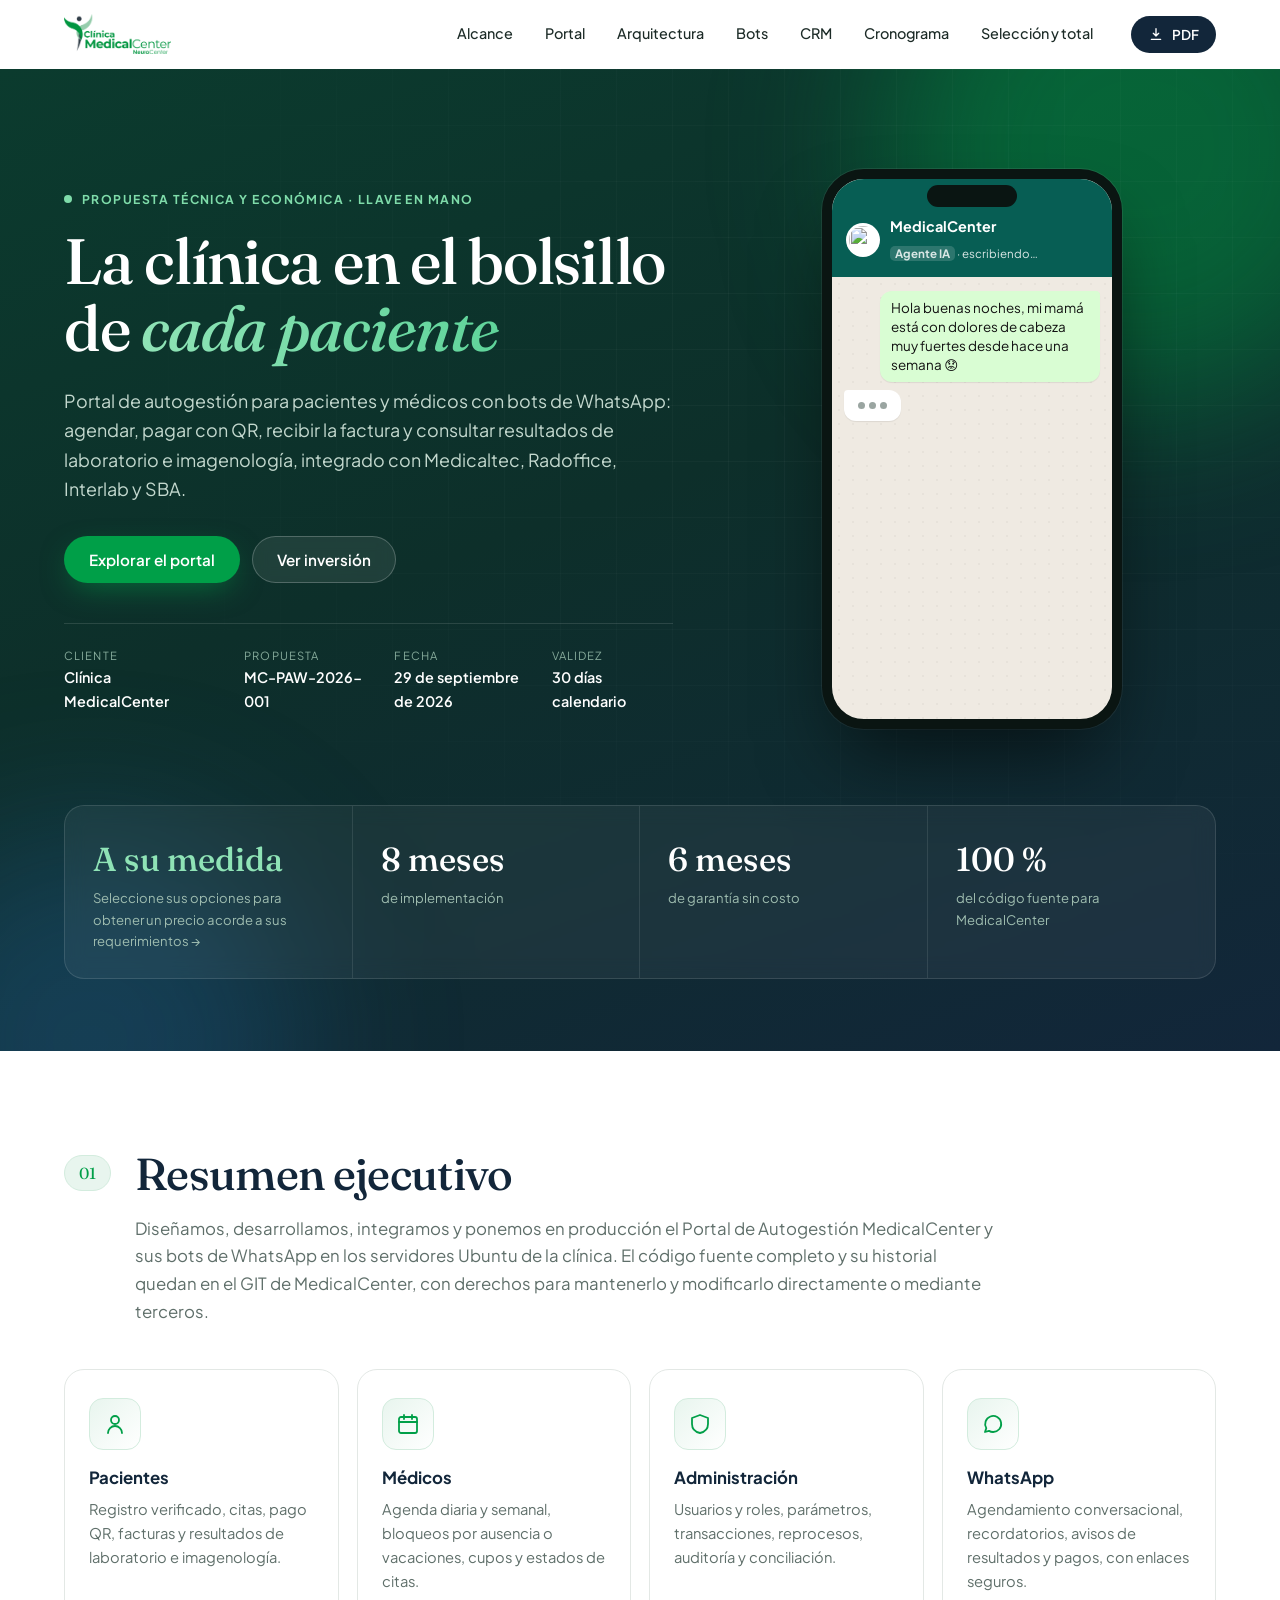
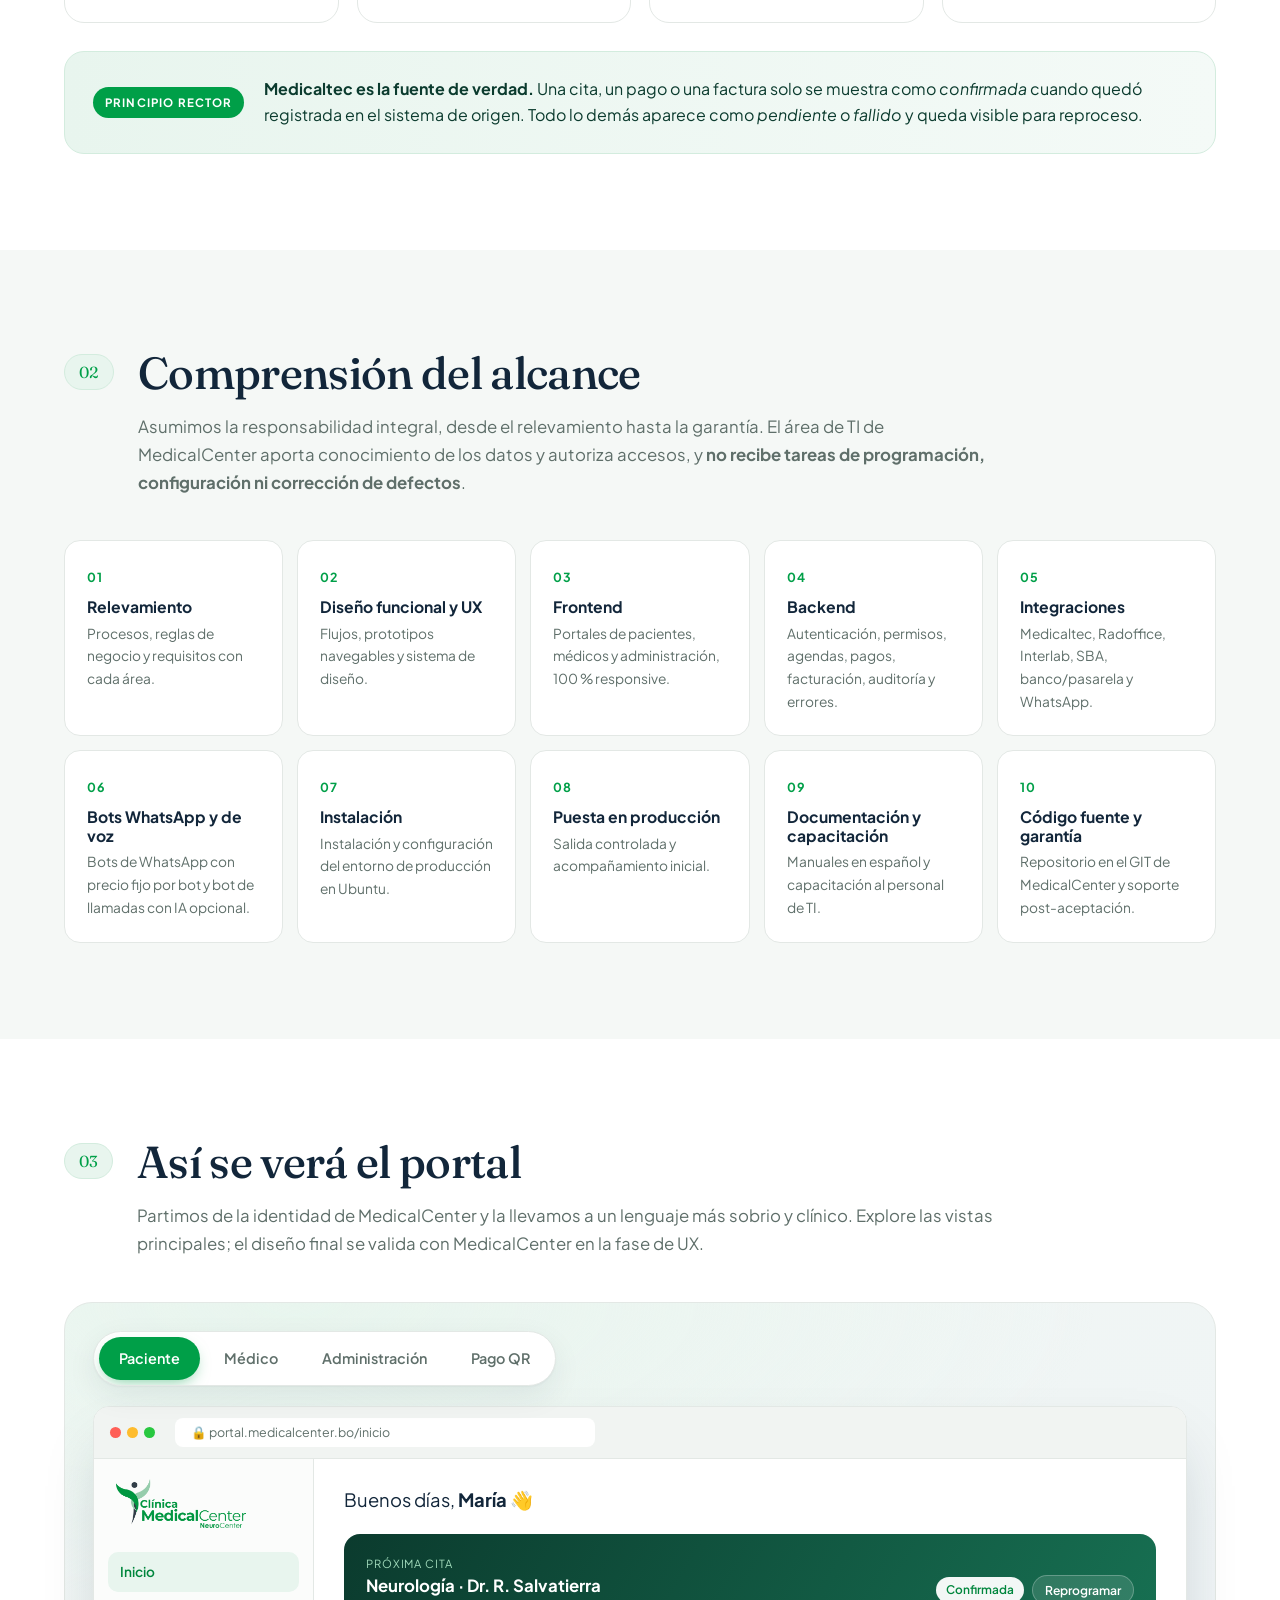
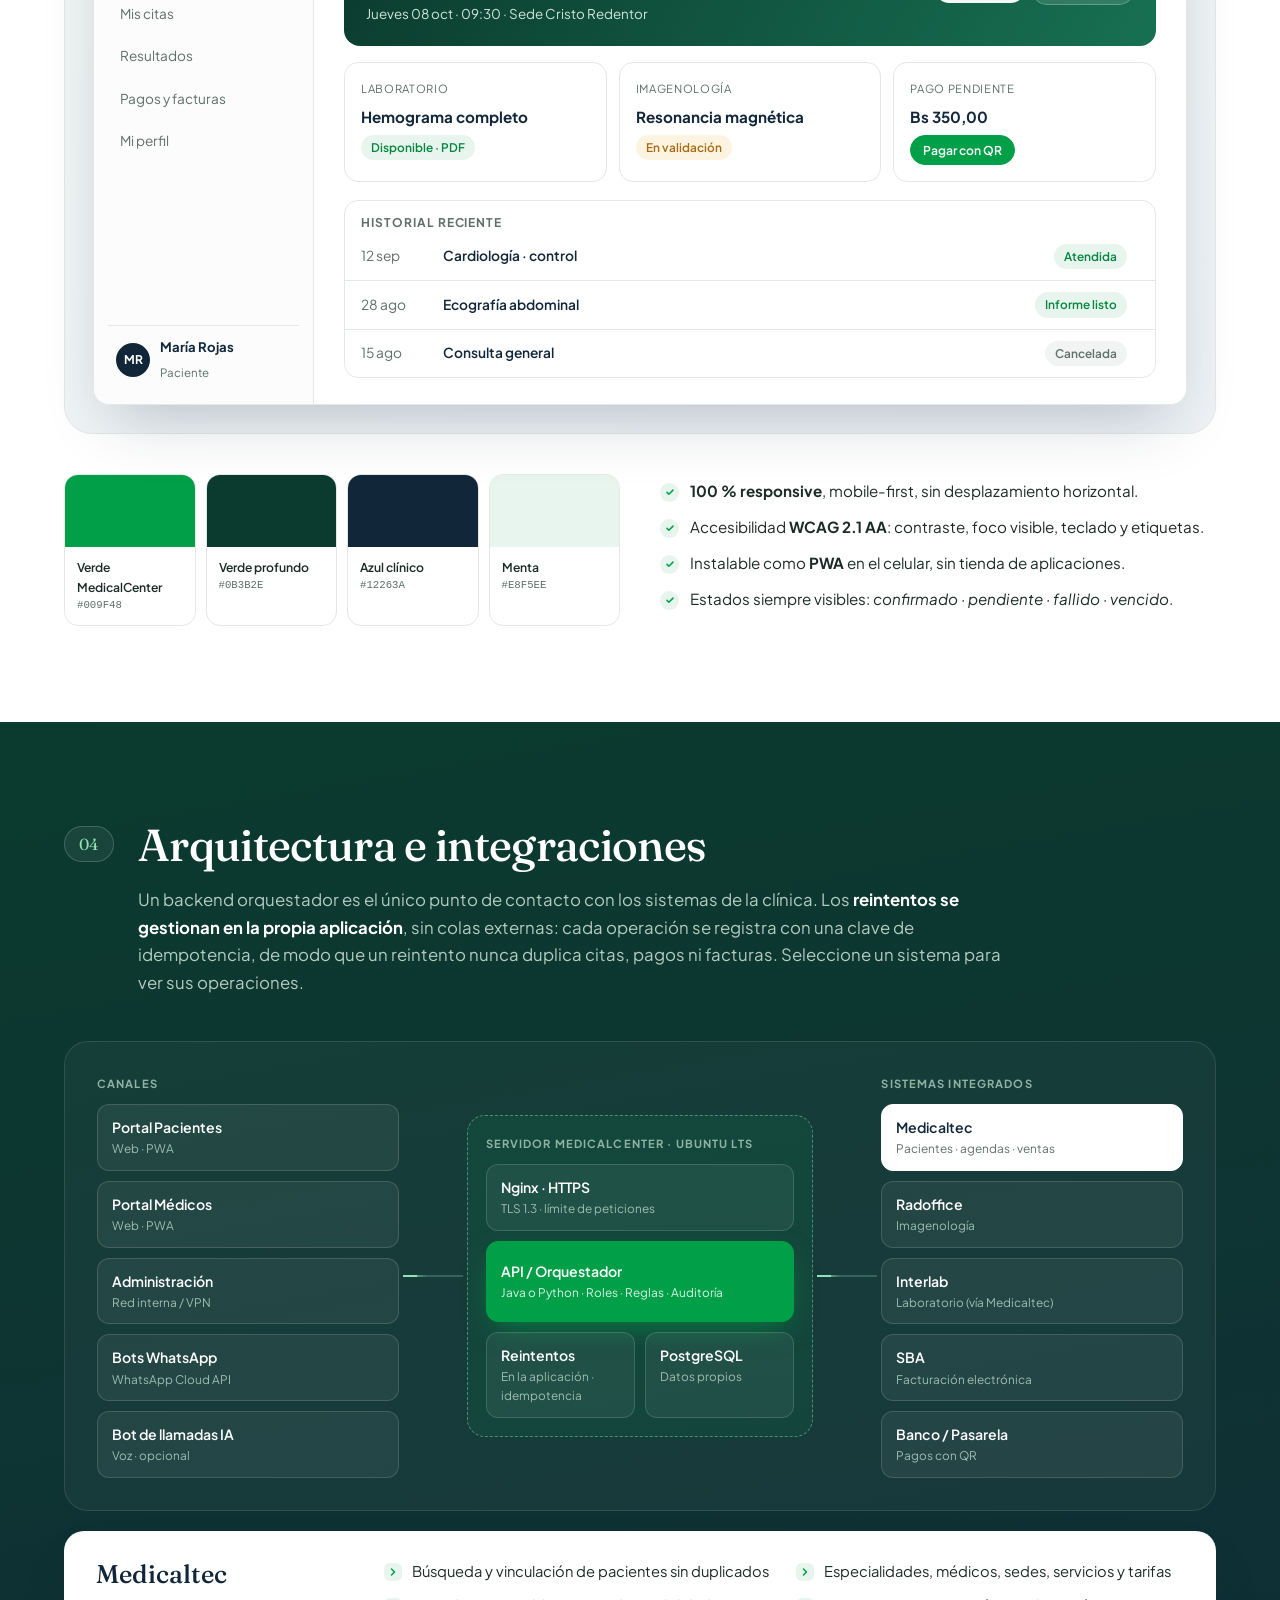
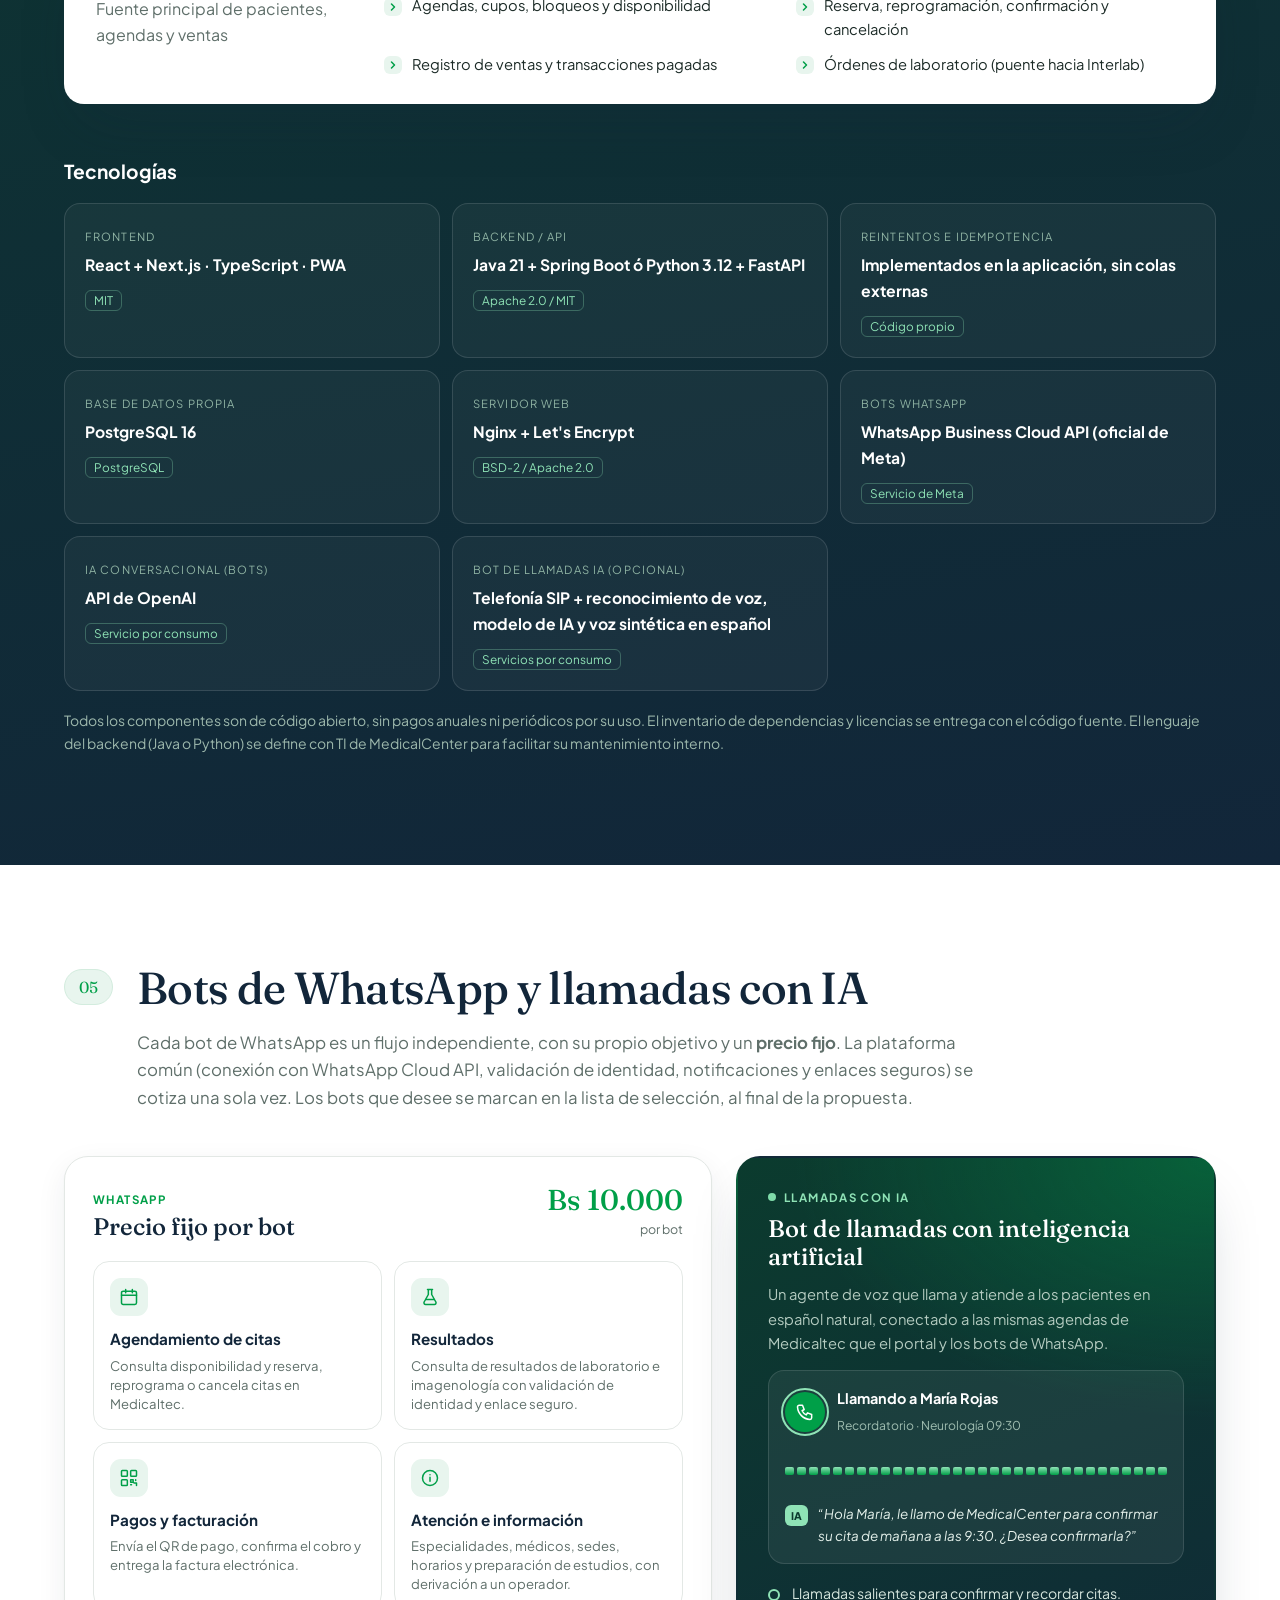
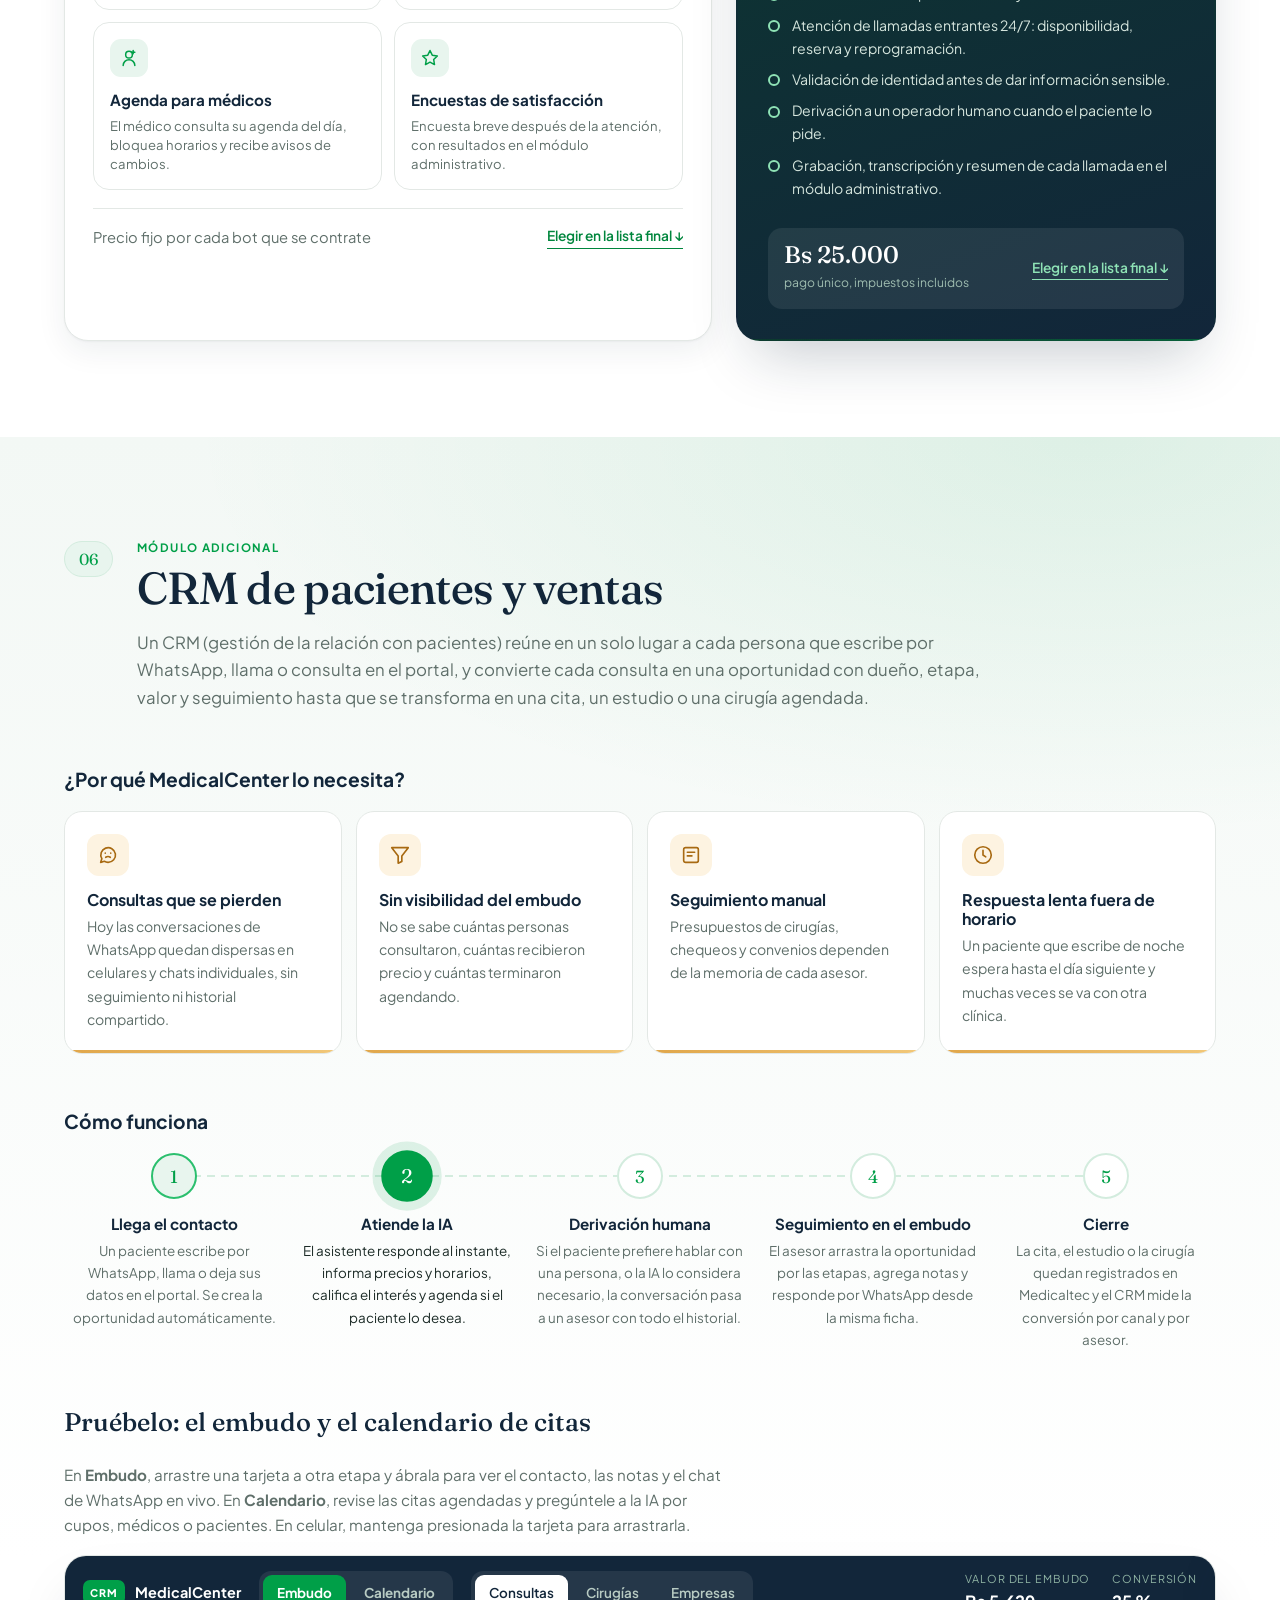
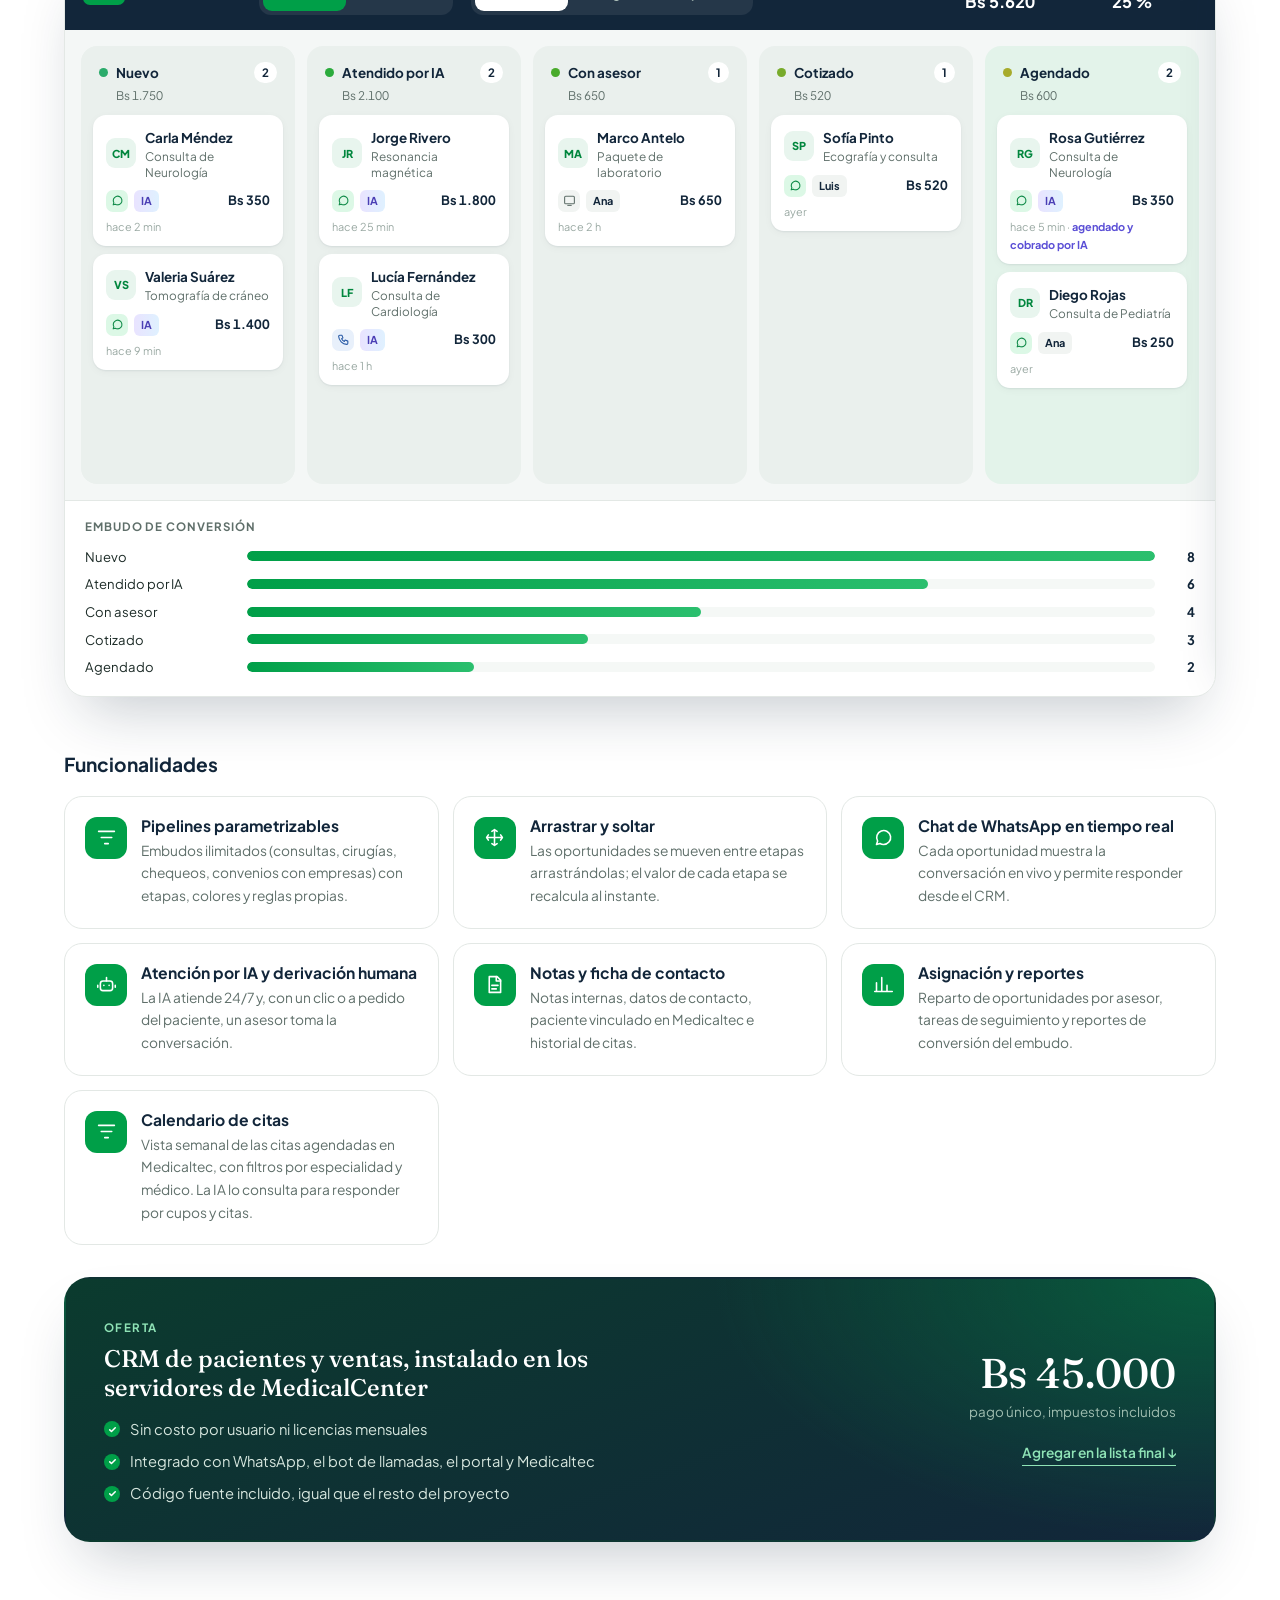
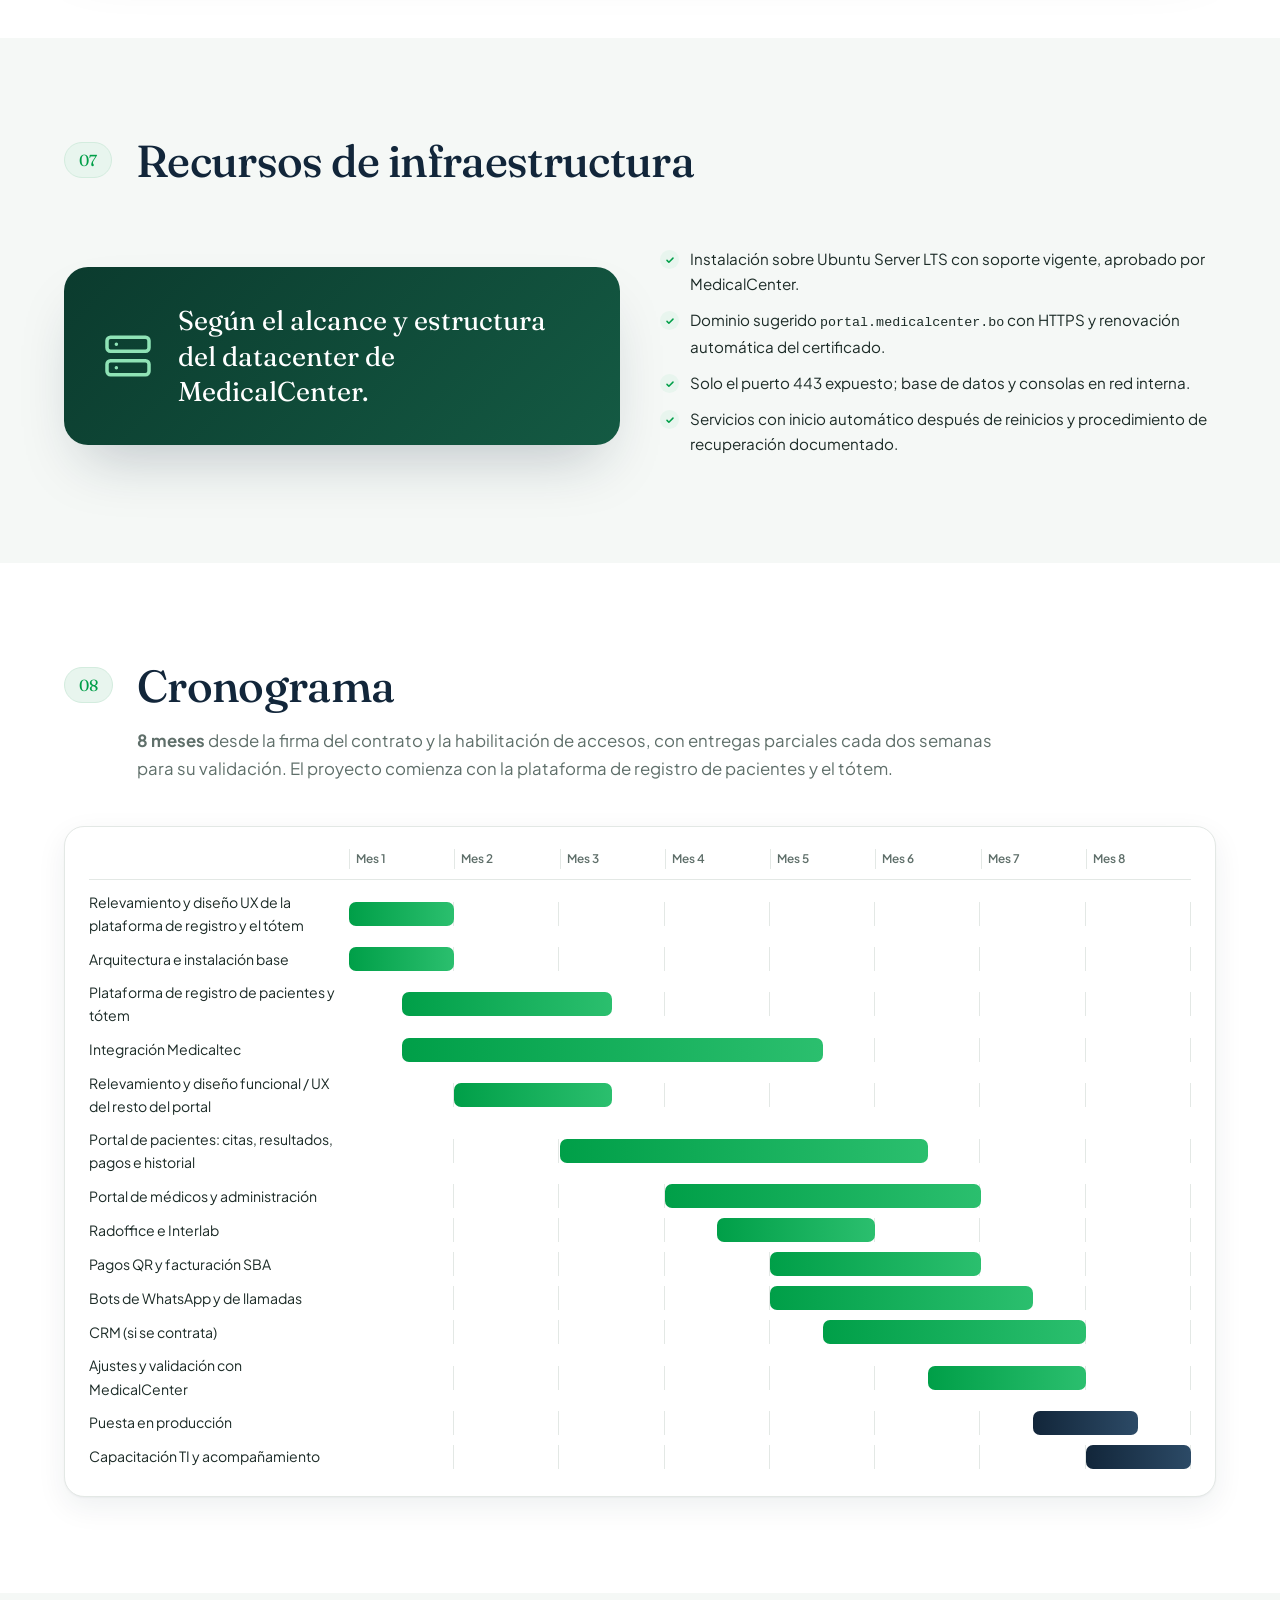
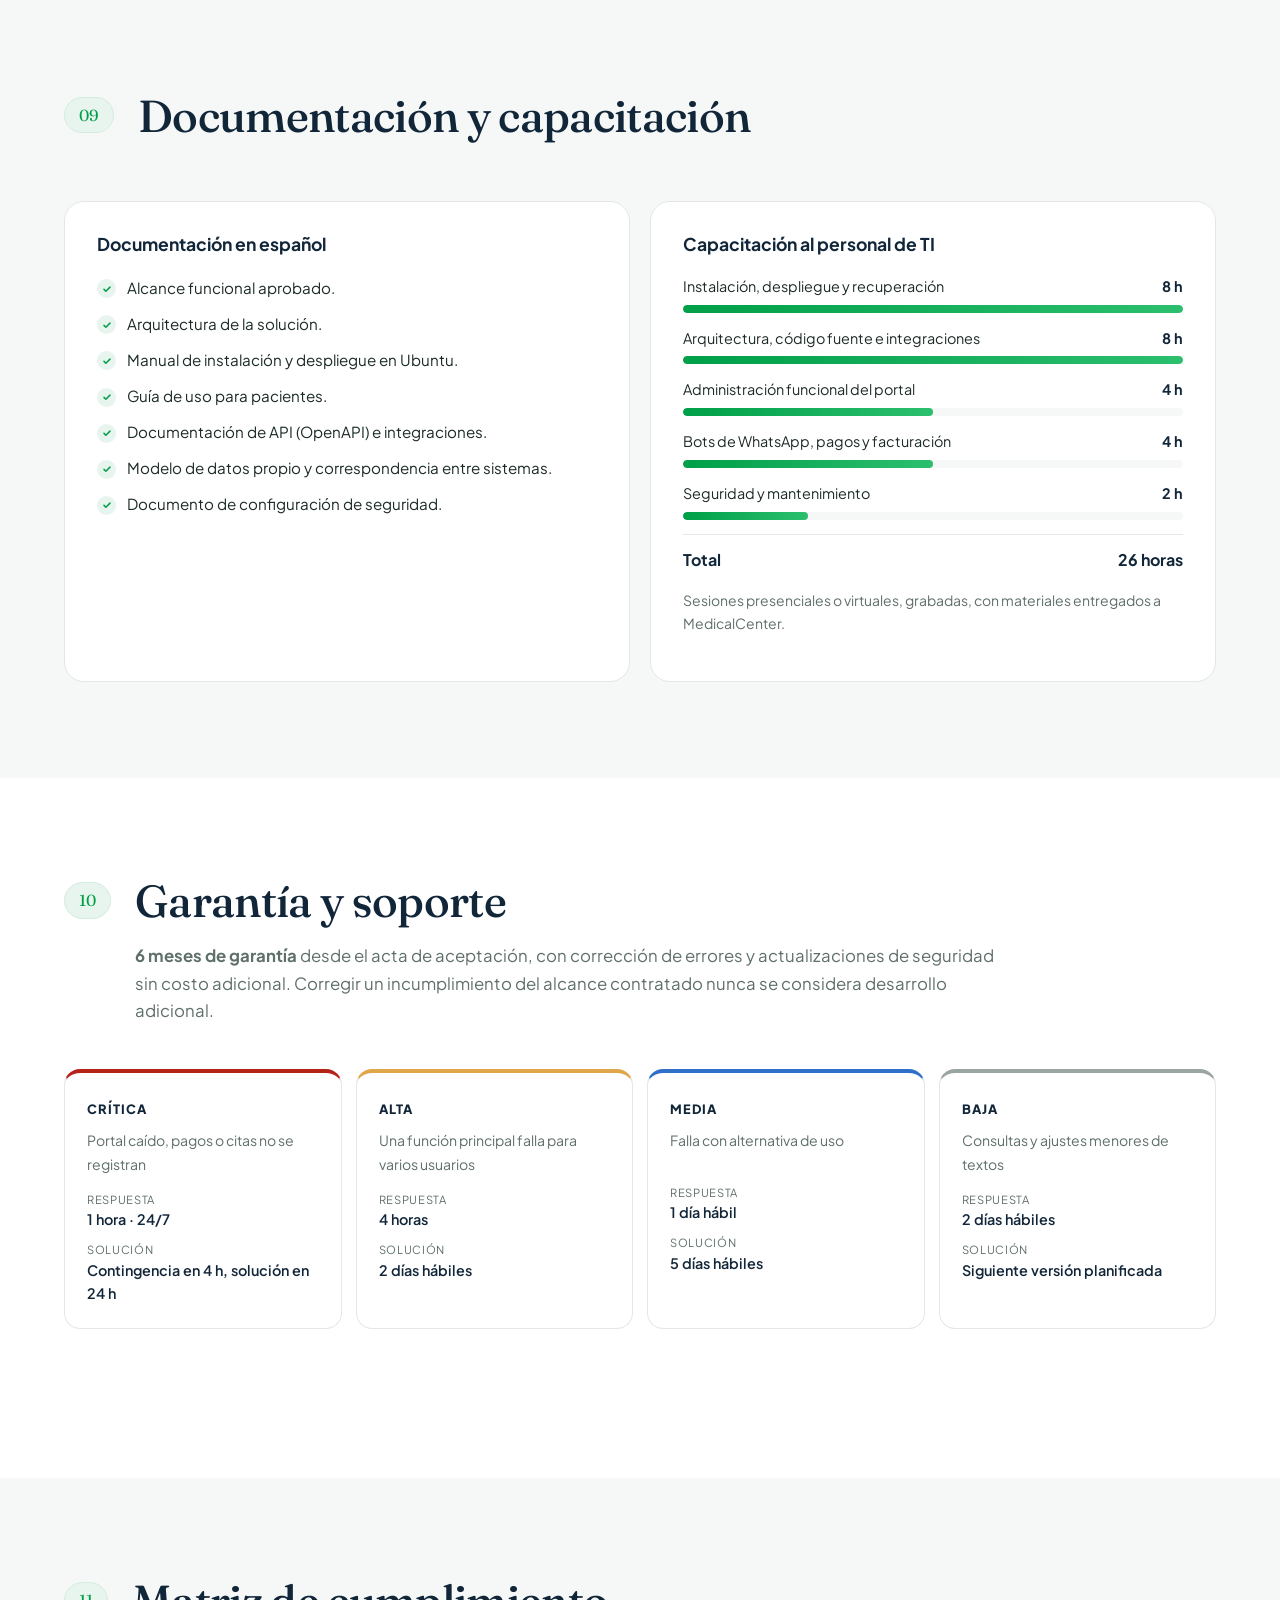
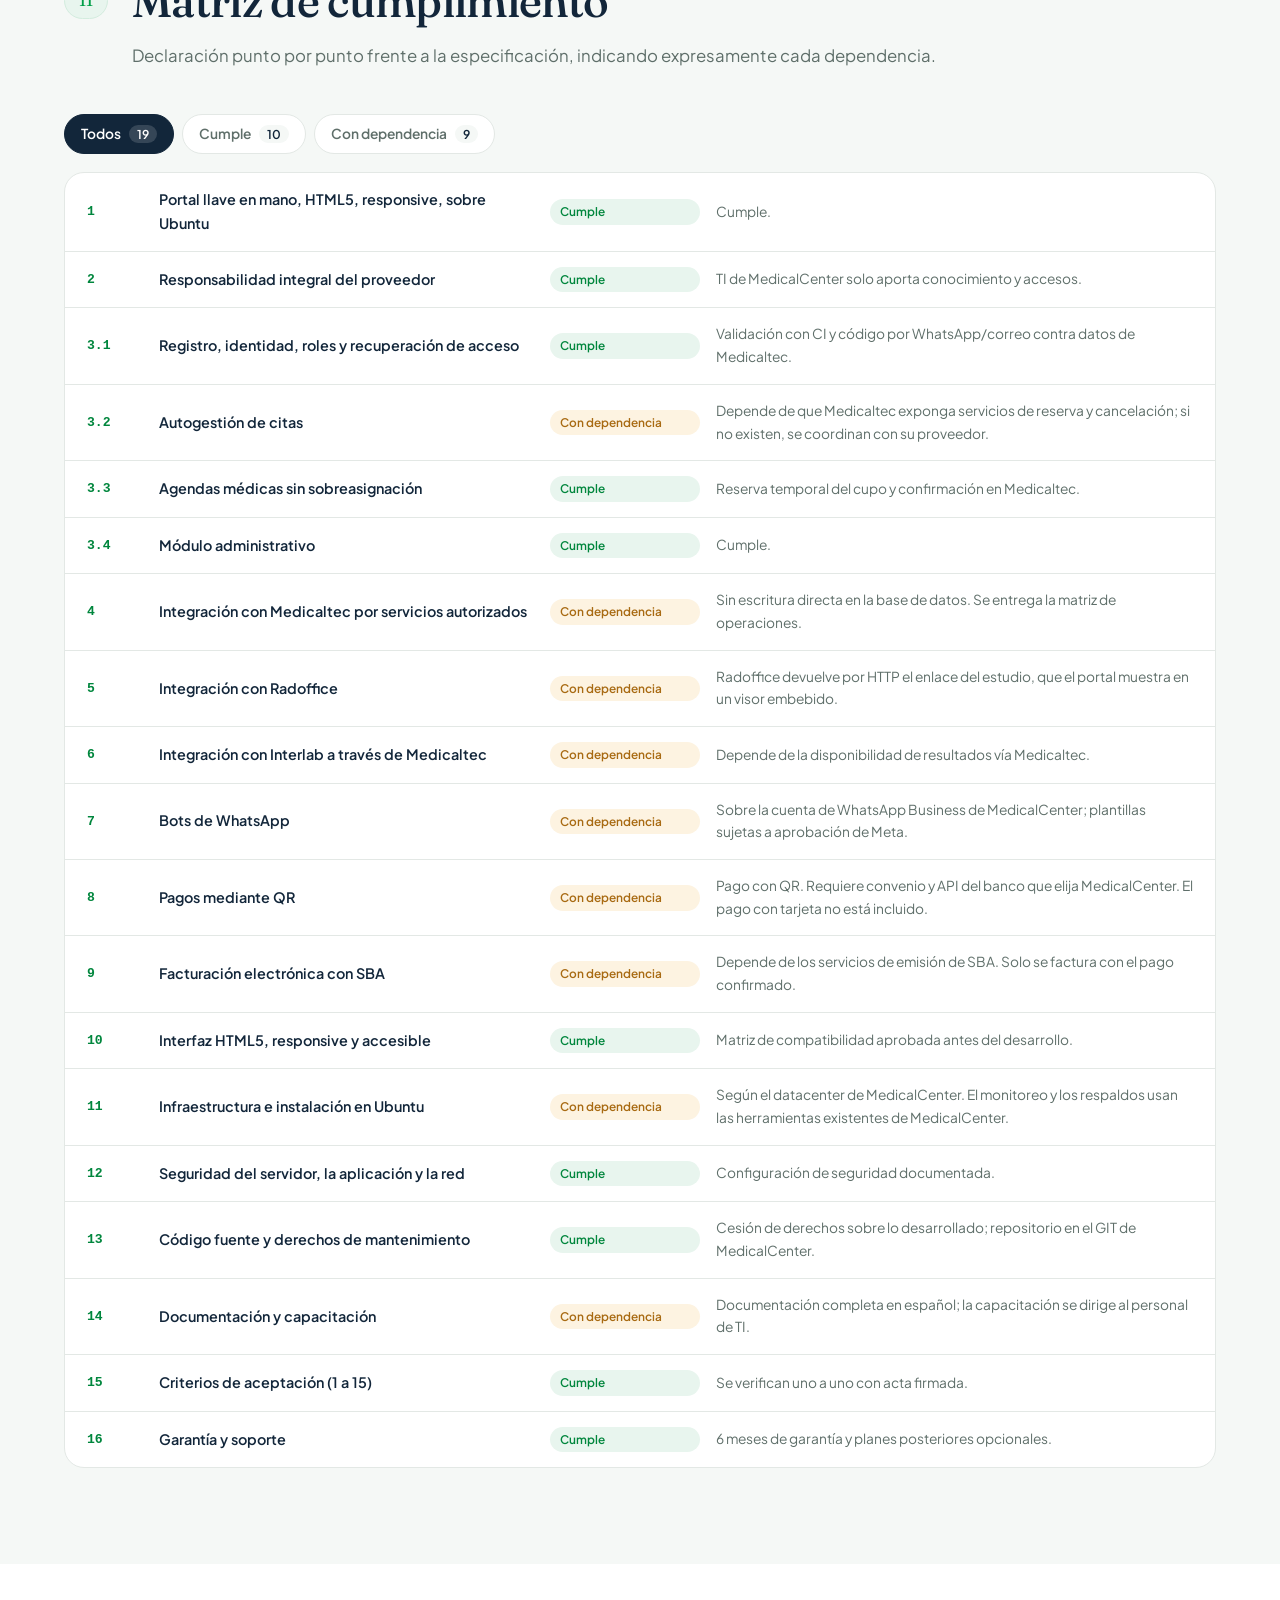
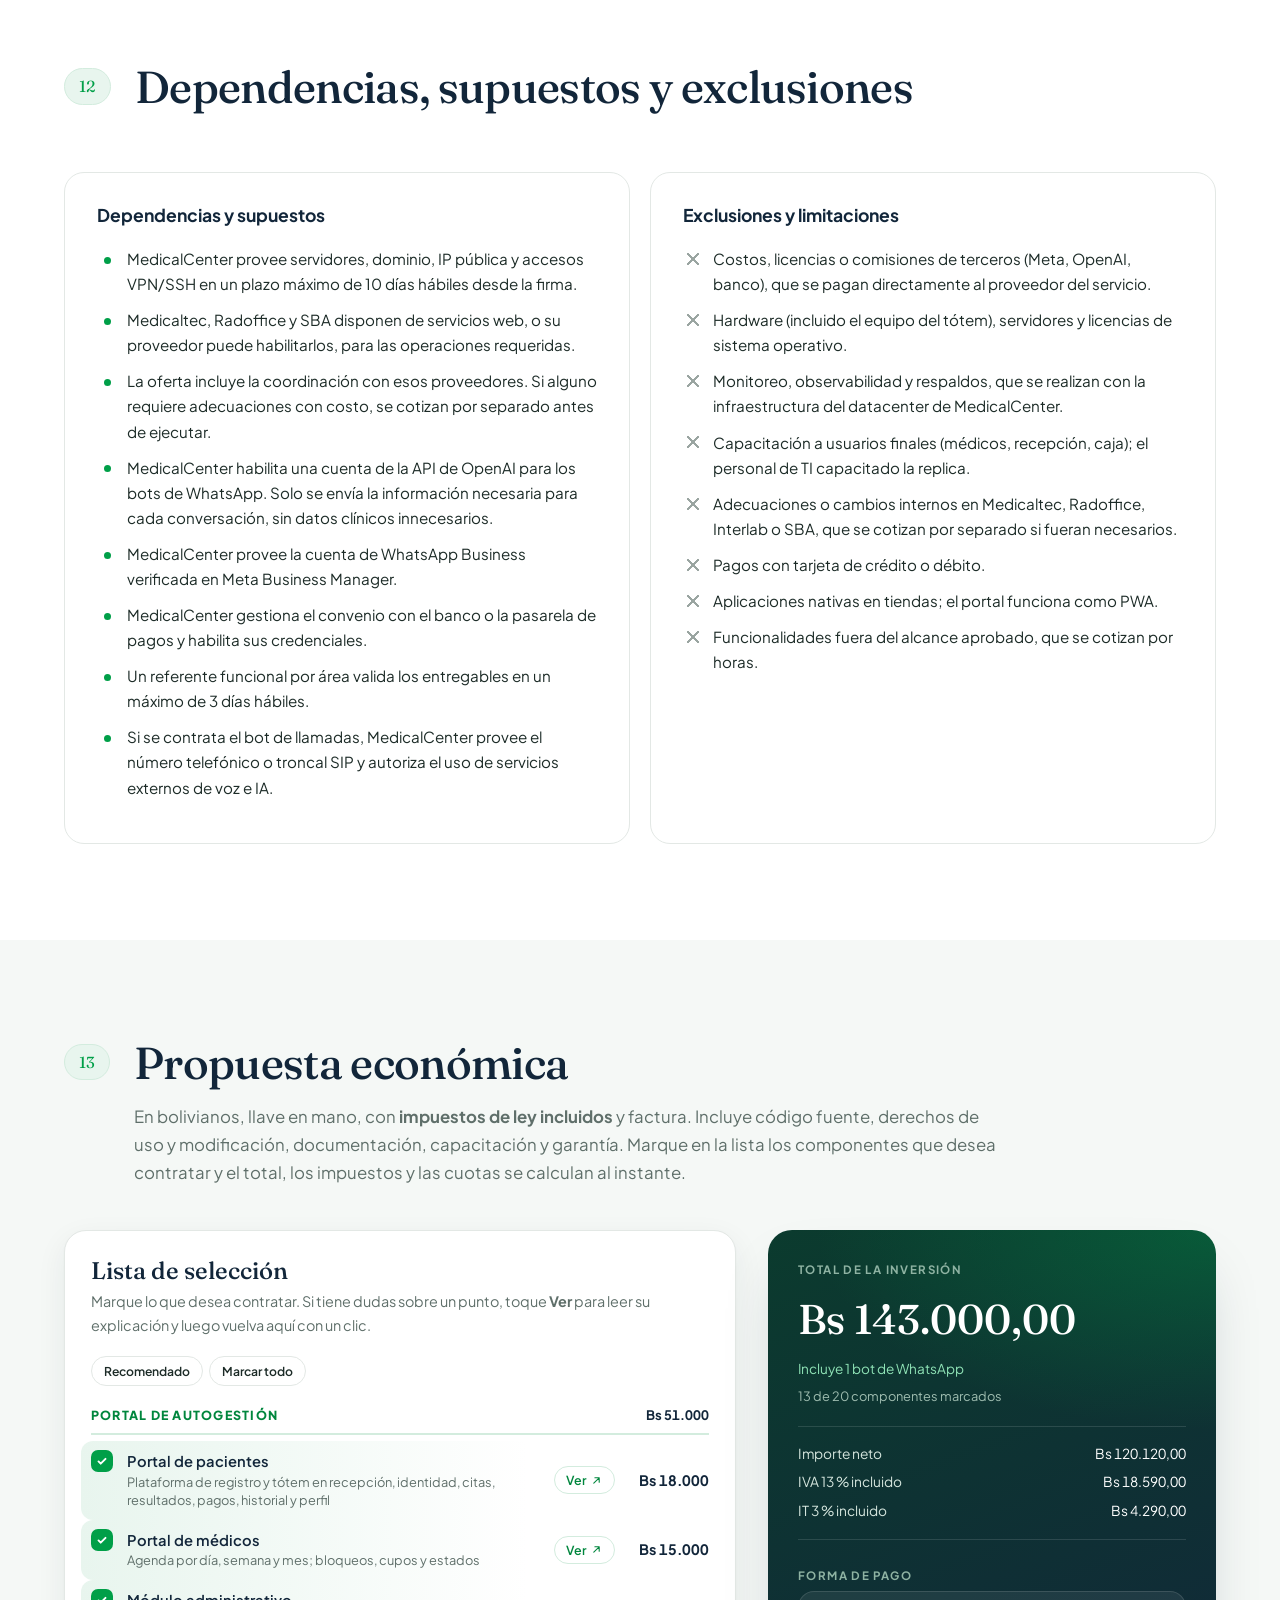
==== index.html @ a9bdf2c2 "Cotización en 12 cuotas mensuales; cronograma comienza con registro y tótem El desarrollo se mantien" ====
<!DOCTYPE html>
<html lang="es">
<head>
    <meta charset="UTF-8">
    <meta name="viewport" content="width=device-width, initial-scale=1.0">
    <title>Propuesta · Portal de Autogestión y Bots WhatsApp · Clínica MedicalCenter</title>
    <meta name="description" content="Propuesta técnica y económica para el Portal de Autogestión de pacientes y médicos, e integración de bots de WhatsApp para Clínica MedicalCenter.">
    <link rel="icon" href="https://medicalcenter.bo/wp-content/uploads/2021/05/cropped-logo-32x32.png">
    <link rel="canonical" href="https://medicalcenterbo.github.io/">
    <meta name="theme-color" content="#0b3b2e">

    <!-- Vista previa al compartir (WhatsApp, Facebook, LinkedIn, Telegram) -->
    <meta property="og:type" content="website">
    <meta property="og:site_name" content="Servisofts S.R.L.">
    <meta property="og:locale" content="es_BO">
    <meta property="og:url" content="https://medicalcenterbo.github.io/">
    <meta property="og:title" content="Propuesta para Clínica MedicalCenter · Portal de Autogestión, bots de WhatsApp y CRM">
    <meta property="og:description" content="Citas, pagos QR, resultados de laboratorio e imagenología, bots de WhatsApp con IA, llamadas con IA y CRM. Propuesta técnica y económica de Servisofts S.R.L.">
    <meta property="og:image" content="https://medicalcenterbo.github.io/assets/og-image.jpg">
    <meta property="og:image:secure_url" content="https://medicalcenterbo.github.io/assets/og-image.jpg">
    <meta property="og:image:type" content="image/jpeg">
    <meta property="og:image:width" content="1200">
    <meta property="og:image:height" content="630">
    <meta property="og:image:alt" content="Propuesta de Servisofts S.R.L. para Clínica MedicalCenter: Portal de Autogestión, bots de WhatsApp y CRM">
    <meta name="twitter:card" content="summary_large_image">
    <meta name="twitter:title" content="Propuesta para Clínica MedicalCenter · Portal de Autogestión, bots de WhatsApp y CRM">
    <meta name="twitter:description" content="Citas, pagos QR, resultados, bots de WhatsApp con IA, llamadas con IA y CRM.">
    <meta name="twitter:image" content="https://medicalcenterbo.github.io/assets/og-image.jpg">

    <link rel="preconnect" href="https://fonts.googleapis.com">
    <link rel="preconnect" href="https://fonts.gstatic.com" crossorigin>
    <link href="https://fonts.googleapis.com/css2?family=Plus+Jakarta+Sans:wght@400;500;600;700;800&family=Fraunces:ital,opsz,wght@0,9..144,500;0,9..144,600;1,9..144,500&display=swap" rel="stylesheet">
    <link rel="stylesheet" href="style.css"/>
</head>
<body>

<div class="progress" aria-hidden="true"><span id="progress"></span></div>

<!-- ============ BARRA SUPERIOR ============ -->
<header class="topbar" id="topbar">
    <div class="wrap topbar__in">
        <a href="#inicio" class="topbar__brand"><img src="assets/logo.png" alt="Clínica MedicalCenter"></a>
        <nav class="topbar__nav" aria-label="Secciones">
            <a href="#alcance">Alcance</a>
            <a href="#portal">Portal</a>
            <a href="#arquitectura">Arquitectura</a>
            <a href="#bots">Bots</a>
            <a href="#crm">CRM</a>
            <a href="#cronograma">Cronograma</a>
            <a href="#seleccion">Selección y total</a>
        </nav>
        <button class="btn btn--dark btn--sm" id="btn-pdf" type="button">
            <svg viewBox="0 0 24 24" width="16" height="16" aria-hidden="true"><path d="M12 4v11m0 0l-4-4m4 4l4-4M5 20h14" fill="none" stroke="currentColor" stroke-width="2" stroke-linecap="round" stroke-linejoin="round"/></svg>
            <span>PDF</span>
        </button>
    </div>
</header>

<!-- ============ HERO ============ -->
<section class="hero" id="inicio">
    <div class="hero__glow hero__glow--a"></div>
    <div class="hero__glow hero__glow--b"></div>
    <div class="wrap hero__in">
        <div class="hero__text reveal">
            <p class="eyebrow eyebrow--light"><span class="dot"></span> Propuesta técnica y económica · Llave en mano</p>
            <h1>La clínica en el bolsillo de <em>cada paciente</em></h1>
            <p class="lead">Portal de autogestión para pacientes y médicos con bots de WhatsApp: agendar, pagar con QR, recibir la factura y consultar resultados de laboratorio e imagenología, integrado con Medicaltec, Radoffice, Interlab y SBA.</p>
            <div class="hero__cta">
                <a href="#portal" class="btn btn--primary">Explorar el portal</a>
                <a href="#economica" class="btn btn--glass">Ver inversión</a>
            </div>
            <dl class="hero__meta">
                <div><dt>Cliente</dt><dd>Clínica MedicalCenter</dd></div>
                <div><dt>Propuesta</dt><dd data-bind="numero"></dd></div>
                <div><dt>Fecha</dt><dd data-bind="fecha"></dd></div>
                <div><dt>Validez</dt><dd data-bind="validez"></dd></div>
            </dl>
        </div>

        <div class="hero__visual reveal" aria-label="Ejemplo: el agente IA de WhatsApp atiende a una paciente, agenda y cobra su cita conversando con naturalidad">
            <div class="float-card float-card--a" id="fc-cita"><span class="fc-ico">✓</span><div><b>Cita confirmada</b><small>Registrada en Medicaltec</small></div></div>
            <div class="float-card float-card--b" id="fc-pago"><span class="fc-ico fc-ico--qr">QR</span><div><b>Pago recibido</b><small>Factura SBA emitida</small></div></div>
            <div class="phone phone--hero">
                <div class="phone__notch"></div>
                <div class="wa-head">
                    <img src="https://medicalcenter.bo/wp-content/uploads/2021/05/cropped-logo-32x32.png" alt="">
                    <div><b>MedicalCenter</b><small><span class="wa-ai">Agente IA</span> · <span id="wa-status">en línea</span></small></div>
                </div>
                <div class="wa-chat" id="wa-chat"></div>
            </div>
        </div>
    </div>

    <div class="wrap">
        <div class="stats reveal">
            <a class="stat stat--link" href="#seleccion"><b>A su medida</b><span>Seleccione sus opciones para obtener un precio acorde a sus requerimientos →</span></a>
            <div class="stat"><b><span data-count="meses">0</span> meses</b><span>de implementación</span></div>
            <div class="stat"><b><span data-count="garantia">0</span> meses</b><span>de garantía sin costo</span></div>
            <div class="stat"><b><span data-count="codigo">0</span> %</b><span>del código fuente para MedicalCenter</span></div>
        </div>
    </div>
</section>

<main>

<!-- 01 RESUMEN -->
<section class="sec" id="resumen">
    <div class="wrap">
        <header class="sec__head reveal">
            <span class="sec__num">01</span>
            <div><h2>Resumen ejecutivo</h2>
            <p class="sec__sub">Diseñamos, desarrollamos, integramos y ponemos en producción el Portal de Autogestión MedicalCenter y sus bots de WhatsApp en los servidores Ubuntu de la clínica. El código fuente completo y su historial quedan en el GIT de MedicalCenter, con derechos para mantenerlo y modificarlo directamente o mediante terceros.</p></div>
        </header>
        <div class="pillars">
            <article class="pillar reveal"><span class="pillar__ico">
                <svg viewBox="0 0 24 24"><path d="M12 12a4 4 0 100-8 4 4 0 000 8zm-7 9a7 7 0 0114 0" /></svg></span>
                <h3>Pacientes</h3><p>Registro verificado, citas, pago QR, facturas y resultados de laboratorio e imagenología.</p></article>
            <article class="pillar reveal"><span class="pillar__ico">
                <svg viewBox="0 0 24 24"><rect x="3" y="5" width="18" height="16" rx="2"/><path d="M3 10h18M8 3v4M16 3v4"/></svg></span>
                <h3>Médicos</h3><p>Agenda diaria y semanal, bloqueos por ausencia o vacaciones, cupos y estados de citas.</p></article>
            <article class="pillar reveal"><span class="pillar__ico">
                <svg viewBox="0 0 24 24"><path d="M12 3l8 3v6c0 5-3.5 8-8 9-4.5-1-8-4-8-9V6l8-3z"/></svg></span>
                <h3>Administración</h3><p>Usuarios y roles, parámetros, transacciones, reprocesos, auditoría y conciliación.</p></article>
            <article class="pillar reveal"><span class="pillar__ico">
                <svg viewBox="0 0 24 24"><path d="M4 20l1.3-3.9A8 8 0 1112 20a8 8 0 01-4-1.1L4 20z"/></svg></span>
                <h3>WhatsApp</h3><p>Agendamiento conversacional, recordatorios, avisos de resultados y pagos, con enlaces seguros.</p></article>
        </div>
        <div class="principle reveal">
            <span class="principle__tag">Principio rector</span>
            <p><strong>Medicaltec es la fuente de verdad.</strong> Una cita, un pago o una factura solo se muestra como <em>confirmada</em> cuando quedó registrada en el sistema de origen. Todo lo demás aparece como <em>pendiente</em> o <em>fallido</em> y queda visible para reproceso.</p>
        </div>
    </div>
</section>

<!-- 02 ALCANCE -->
<section class="sec sec--tint" id="alcance">
    <div class="wrap">
        <header class="sec__head reveal">
            <span class="sec__num">02</span>
            <div><h2>Comprensión del alcance</h2>
            <p class="sec__sub">Asumimos la responsabilidad integral, desde el relevamiento hasta la garantía. El área de TI de MedicalCenter aporta conocimiento de los datos y autoriza accesos, y <strong>no recibe tareas de programación, configuración ni corrección de defectos</strong>.</p></div>
        </header>
        <div class="scope" id="scope-grid"></div>
    </div>
</section>

<!-- 03 PORTAL -->
<section class="sec" id="portal">
    <div class="wrap">
        <header class="sec__head reveal">
            <span class="sec__num">03</span>
            <div><h2>Así se verá el portal</h2>
            <p class="sec__sub">Partimos de la identidad de MedicalCenter y la llevamos a un lenguaje más sobrio y clínico. Explore las vistas principales; el diseño final se valida con MedicalCenter en la fase de UX.</p></div>
        </header>

        <div class="demo reveal">
            <div class="demo__tabs" role="tablist" aria-label="Vistas del portal">
                <button role="tab" aria-selected="true" data-tab="paciente">Paciente</button>
                <button role="tab" aria-selected="false" data-tab="medico">Médico</button>
                <button role="tab" aria-selected="false" data-tab="admin">Administración</button>
                <button role="tab" aria-selected="false" data-tab="pago">Pago QR</button>
                <span class="demo__ink" aria-hidden="true"></span>
            </div>

            <div class="browser">
                <div class="browser__bar"><span></span><span></span><span></span><em>🔒 portal.medicalcenter.bo<span id="demo-path">/inicio</span></em></div>
                <div class="app">
                    <aside class="app__side">
                        <img src="assets/logo.png" alt="">
                        <nav id="demo-nav"></nav>
                        <div class="app__user"><i>MR</i><div><b id="demo-user">María Rojas</b><small id="demo-role">Paciente</small></div></div>
                    </aside>

                    <!-- Paciente -->
                    <div class="app__main panel is-on" data-panel="paciente" role="tabpanel">
                        <p class="app__hello">Buenos días, <strong>María</strong> 👋</p>
                        <div class="next">
                            <div><small>Próxima cita</small><b>Neurología · Dr. R. Salvatierra</b><span>Jueves 08 oct · 09:30 · Sede Cristo Redentor</span></div>
                            <div class="next__act"><span class="pill pill--ok">Confirmada</span><button class="mini">Reprogramar</button></div>
                        </div>
                        <div class="tiles">
                            <div class="tile"><small>Laboratorio</small><b>Hemograma completo</b><span class="pill pill--ok">Disponible · PDF</span></div>
                            <div class="tile"><small>Imagenología</small><b>Resonancia magnética</b><span class="pill pill--wait">En validación</span></div>
                            <div class="tile tile--pay"><small>Pago pendiente</small><b>Bs 350,00</b><button class="mini mini--solid" data-goto="pago">Pagar con QR</button></div>
                        </div>
                        <div class="list">
                            <p class="list__title">Historial reciente</p>
                            <div class="row"><span>12 sep</span><b>Cardiología · control</b><span class="pill pill--ok">Atendida</span></div>
                            <div class="row"><span>28 ago</span><b>Ecografía abdominal</b><span class="pill pill--ok">Informe listo</span></div>
                            <div class="row"><span>15 ago</span><b>Consulta general</b><span class="pill pill--mute">Cancelada</span></div>
                        </div>
                    </div>

                    <!-- Médico -->
                    <div class="app__main panel" data-panel="medico" role="tabpanel">
                        <div class="app__top"><p class="app__hello">Agenda · <strong>Jueves 08 octubre</strong></p>
                            <div class="seg"><span class="on">Día</span><span>Semana</span><span>Mes</span></div></div>
                        <div class="agenda">
                            <div class="slot"><time>08:30</time><div class="appt appt--ok"><b>Juan Pérez</b><small>Control · Confirmada</small></div></div>
                            <div class="slot"><time>09:00</time><div class="appt appt--free">Cupo disponible</div></div>
                            <div class="slot"><time>09:30</time><div class="appt appt--ok"><b>María Rojas</b><small>Primera consulta · Pagada</small></div></div>
                            <div class="slot"><time>10:00</time><div class="appt appt--wait"><b>Ana Suárez</b><small>Pendiente de confirmación</small></div></div>
                            <div class="slot"><time>10:30</time><div class="appt appt--block">Bloqueo · Junta médica</div></div>
                            <div class="slot"><time>11:00</time><div class="appt appt--ok"><b>Luis Vaca</b><small>Control · Confirmada</small></div></div>
                        </div>
                    </div>

                    <!-- Admin -->
                    <div class="app__main panel" data-panel="admin" role="tabpanel">
                        <p class="app__hello">Transacciones · <strong>hoy</strong></p>
                        <div class="kpis">
                            <div><b>248</b><small>Confirmadas</small></div>
                            <div><b class="c-wait">6</b><small>Pendientes</small></div>
                            <div><b class="c-bad">2</b><small>Fallidas</small></div>
                            <div><b>Bs 41.870</b><small>Cobrado QR</small></div>
                        </div>
                        <div class="list">
                            <div class="row row--h"><span>Ref.</span><b>Operación</b><span>Estado</span><span></span></div>
                            <div class="row"><span class="mono">004812</span><b>Pago QR · Neurología</b><span class="pill pill--ok">Facturado</span><span></span></div>
                            <div class="row"><span class="mono">004809</span><b>Reserva · Cardiología</b><span class="pill pill--wait">Reintentando</span><span></span></div>
                            <div class="row"><span class="mono">004801</span><b>Factura SBA · Laboratorio</b><span class="pill pill--bad">Fallida</span><button class="mini">Reprocesar</button></div>
                        </div>
                    </div>

                    <!-- Pago -->
                    <div class="app__main panel" data-panel="pago" role="tabpanel">
                        <div class="pay">
                            <div class="pay__info">
                                <p class="app__hello">Pago de <strong>Consulta Neurología</strong></p>
                                <dl class="pay__dl">
                                    <div><dt>Servicio</dt><dd>Primera consulta</dd></div>
                                    <div><dt>Referencia</dt><dd class="mono">MC-2026-004812</dd></div>
                                    <div><dt>Moneda</dt><dd>Bolivianos</dd></div>
                                    <div><dt>Importe</dt><dd class="big">Bs 350,00</dd></div>
                                </dl>
                                <ol class="pay__steps" id="pay-steps">
                                    <li class="done">QR generado</li>
                                    <li class="now">Esperando confirmación del banco</li>
                                    <li>Registro en Medicaltec</li>
                                    <li>Factura emitida por SBA</li>
                                </ol>
                                <button class="mini mini--solid" id="pay-sim">Simular pago</button>
                            </div>
                            <div class="pay__qr">
                                <div class="qr" aria-hidden="true"></div>
                                <small class="muted">Vence en <b id="qr-timer">14:59</b></small>
                            </div>
                        </div>
                    </div>
                </div>
            </div>
        </div>

        <div class="design-notes">
            <div class="palette reveal">
                <div class="sw" style="--c:#009f48"><span>Verde MedicalCenter</span><code>#009F48</code></div>
                <div class="sw" style="--c:#0b3b2e"><span>Verde profundo</span><code>#0B3B2E</code></div>
                <div class="sw" style="--c:#12263a"><span>Azul clínico</span><code>#12263A</code></div>
                <div class="sw" style="--c:#e8f5ee"><span>Menta</span><code>#E8F5EE</code></div>
            </div>
            <ul class="ticks reveal">
                <li><strong>100 % responsive</strong>, mobile-first, sin desplazamiento horizontal.</li>
                <li>Accesibilidad <strong>WCAG 2.1 AA</strong>: contraste, foco visible, teclado y etiquetas.</li>
                <li>Instalable como <strong>PWA</strong> en el celular, sin tienda de aplicaciones.</li>
                <li>Estados siempre visibles: <em>confirmado · pendiente · fallido · vencido</em>.</li>
            </ul>
        </div>
    </div>
</section>

<!-- 04 ARQUITECTURA E INTEGRACIONES -->
<section class="sec sec--dark" id="arquitectura">
    <div class="wrap">
        <header class="sec__head reveal">
            <span class="sec__num">04</span>
            <div><h2>Arquitectura e integraciones</h2>
            <p class="sec__sub">Un backend orquestador es el único punto de contacto con los sistemas de la clínica. Los <strong>reintentos se gestionan en la propia aplicación</strong>, sin colas externas: cada operación se registra con una clave de idempotencia, de modo que un reintento nunca duplica citas, pagos ni facturas. Seleccione un sistema para ver sus operaciones.</p></div>
        </header>

        <div class="arch reveal">
            <div class="arch__col">
                <p class="arch__label">Canales</p>
                <div class="node">Portal Pacientes<small>Web · PWA</small></div>
                <div class="node">Portal Médicos<small>Web · PWA</small></div>
                <div class="node">Administración<small>Red interna / VPN</small></div>
                <button class="node node--btn" data-sys="WhatsApp">Bots WhatsApp<small>WhatsApp Cloud API</small></button>
                <button class="node node--btn" data-sys="Llamadas IA">Bot de llamadas IA<small>Voz · opcional</small></button>
            </div>
            <div class="arch__flow"><i></i><i></i><i></i></div>
            <div class="arch__col arch__col--core">
                <p class="arch__label">Servidor MedicalCenter · Ubuntu LTS</p>
                <div class="node node--edge">Nginx · HTTPS<small>TLS 1.3 · límite de peticiones</small></div>
                <div class="node node--core">API / Orquestador<small>Java o Python · Roles · Reglas · Auditoría</small></div>
                <div class="arch__row">
                    <div class="node node--sm">Reintentos<small>En la aplicación · idempotencia</small></div>
                    <div class="node node--sm">PostgreSQL<small>Datos propios</small></div>
                </div>
            </div>
            <div class="arch__flow"><i></i><i></i><i></i></div>
            <div class="arch__col" id="sys-list">
                <p class="arch__label">Sistemas integrados</p>
                <button class="node node--btn is-on" data-sys="Medicaltec">Medicaltec<small>Pacientes · agendas · ventas</small></button>
                <button class="node node--btn" data-sys="Radoffice">Radoffice<small>Imagenología</small></button>
                <button class="node node--btn" data-sys="Interlab">Interlab<small>Laboratorio (vía Medicaltec)</small></button>
                <button class="node node--btn" data-sys="SBA">SBA<small>Facturación electrónica</small></button>
                <button class="node node--btn" data-sys="Banco / Pasarela">Banco / Pasarela<small>Pagos con QR</small></button>
            </div>
        </div>

        <div class="sysdetail reveal" id="sys-detail" aria-live="polite"></div>

        <h3 class="h3 h3--light reveal">Tecnologías</h3>
        <div class="stack" id="stack"></div>
        <p class="small muted-light reveal">Todos los componentes son de código abierto, sin pagos anuales ni periódicos por su uso. El inventario de dependencias y licencias se entrega con el código fuente. El lenguaje del backend (Java o Python) se define con TI de MedicalCenter para facilitar su mantenimiento interno.</p>
    </div>
</section>

<!-- 05 BOTS -->
<section class="sec" id="bots">
    <div class="wrap">
        <header class="sec__head reveal">
            <span class="sec__num">05</span>
            <div><h2>Bots de WhatsApp y llamadas con IA</h2>
            <p class="sec__sub">Cada bot de WhatsApp es un flujo independiente, con su propio objetivo y un <strong>precio fijo</strong>. La plataforma común (conexión con WhatsApp Cloud API, validación de identidad, notificaciones y enlaces seguros) se cotiza una sola vez. Los bots que desee se marcan en la lista de selección, al final de la propuesta.</p></div>
        </header>
        <div class="bots">
            <div class="bots__wa reveal">
                <div class="bots__head">
                    <div><p class="kicker">WhatsApp</p><h3>Precio fijo por bot</h3></div>
                    <div class="bots__unit"><b id="bot-unit"></b><small>por bot</small></div>
                </div>
                <div class="botgrid" id="bot-grid"></div>
                <div class="bots__foot"><span>Precio fijo por cada bot que se contrate</span><a href="#seleccion" class="go-list">Elegir en la lista final ↓</a></div>
            </div>
            <div class="voice reveal">
                <p class="kicker kicker--light"><span class="dot"></span> Llamadas con IA</p>
                <h3>Bot de llamadas con inteligencia artificial</h3>
                <p class="voice__desc" id="voice-desc"></p>
                <div class="voice__call">
                    <div class="voice__who"><span class="voice__avatar"><svg viewBox="0 0 24 24" aria-hidden="true"><path d="M5 4h4l2 5-2.5 1.5a11 11 0 005 5L15 13l5 2v4a2 2 0 01-2 2A16 16 0 013 6a2 2 0 012-2"/></svg></span>
                        <div><b>Llamando a María Rojas</b><small>Recordatorio · Neurología 09:30</small></div></div>
                    <div class="wave" aria-hidden="true"></div>
                    <p class="voice__line"><span>IA</span>“Hola María, le llamo de MedicalCenter para confirmar su cita de mañana a las 9:30. ¿Desea confirmarla?”</p>
                </div>
                <ul class="voice__list" id="voice-list"></ul>
                <div class="voice__foot"><div><b id="voice-price"></b><small>pago único, impuestos incluidos</small></div><a href="#seleccion" class="go-list go-list--light">Elegir en la lista final ↓</a></div>
            </div>
        </div>
    </div>
</section>

<!-- 06 CRM -->
<section class="sec sec--crm" id="crm">
    <div class="wrap">
        <header class="sec__head reveal">
            <span class="sec__num">06</span>
            <div><p class="kicker">Módulo adicional</p><h2>CRM de pacientes y ventas</h2>
            <p class="sec__sub" id="crm-que"></p></div>
        </header>

        <h3 class="h3 reveal">¿Por qué MedicalCenter lo necesita?</h3>
        <div class="pains" id="crm-pains"></div>

        <h3 class="h3 reveal">Cómo funciona</h3>
        <ol class="flow reveal" id="crm-flow"></ol>

        <div class="crm-demo reveal">
            <div class="crm-demo__intro">
                <h3>Pruébelo: el embudo y el calendario de citas</h3>
                <p>En <b>Embudo</b>, arrastre una tarjeta a otra etapa y ábrala para ver el contacto, las notas y el chat de WhatsApp en vivo. En <b>Calendario</b>, revise las citas agendadas y pregúntele a la IA por cupos, médicos o pacientes. <span class="muted">En celular, mantenga presionada la tarjeta para arrastrarla.</span></p>
            </div>
            <div class="crm">
                <div class="crm__bar">
                    <div class="crm__brand"><span class="crm__logo">CRM</span><b>MedicalCenter</b></div>
                    <div class="crm__views" role="tablist" aria-label="Vista del CRM">
                        <button role="tab" aria-selected="true" data-view="board">Embudo</button>
                        <button role="tab" aria-selected="false" data-view="cal">Calendario</button>
                    </div>
                    <div class="crm__pipes" role="tablist" aria-label="Pipelines" id="crm-pipes"></div>
                    <div class="crm__stats" id="crm-stats-board"><div><small>Valor del embudo</small><b id="crm-value"></b></div><div><small>Conversión</small><b id="crm-conv"></b></div></div>
                    <div class="crm__stats" id="crm-stats-cal" hidden><div><small>Citas en la semana</small><b id="cal-count"></b></div><div><small>Por confirmar</small><b id="cal-pend"></b></div></div>
                </div>
                <div class="crm__board" id="crm-board"></div>
                <div class="crm__funnel" id="crm-funnel" aria-label="Embudo de conversión"></div>

                <div class="cal" id="crm-cal" hidden>
                    <div class="cal__main">
                        <div class="cal__bar">
                            <div class="cal__nav"><button class="mini" type="button" id="cal-prev" aria-label="Semana anterior">‹</button><b id="cal-week"></b><button class="mini" type="button" id="cal-next" aria-label="Semana siguiente">›</button></div>
                            <div class="cal__filters" id="cal-filters" role="group" aria-label="Filtrar por especialidad"></div>
                        </div>
                        <div class="cal__scroll"><div class="cal__grid" id="cal-grid"></div></div>
                        <div class="cal__detail" id="cal-detail" aria-live="polite"><p class="muted">Seleccione una cita para ver el detalle.</p></div>
                    </div>
                    <aside class="cal__ai">
                        <div class="cal__ai-head"><span class="cal__ai-ico">IA</span><div><b>Asistente IA</b><small>Consulta el calendario en tiempo real</small></div></div>
                        <div class="cal__chat" id="cal-chat"></div>
                        <div class="cal__chips" id="cal-chips"></div>
                        <form class="chatin" id="cal-form"><input id="cal-input" autocomplete="off" placeholder="Pregunte por cupos, médicos o pacientes…" aria-label="Pregunta para la IA"><button class="mini mini--solid" type="submit">Preguntar</button></form>
                    </aside>
                </div>

                <aside class="drawer" id="crm-drawer" aria-hidden="true">
                    <header class="drawer__head">
                        <div class="drawer__who"><span class="drawer__avatar" id="d-avatar"></span><div><b id="d-name"></b><small id="d-interest"></small></div></div>
                        <button class="drawer__close" id="d-close" aria-label="Cerrar">×</button>
                    </header>
                    <div class="drawer__meta">
                        <span class="pill pill--ok" id="d-stage"></span><span class="drawer__val" id="d-value"></span>
                    </div>
                    <div class="drawer__body">
                        <section class="drawer__chat">
                            <div class="handoff" id="d-handoff"><span id="d-mode"></span><button class="mini mini--solid" id="d-take"></button></div>
                            <div class="chatbox" id="d-chat"></div>
                            <form class="chatin" id="d-form"><input id="d-input" autocomplete="off" aria-label="Mensaje de WhatsApp"><button class="mini mini--solid" type="submit">Enviar</button></form>
                        </section>
                        <section class="drawer__contact">
                            <p class="drawer__label">Contacto</p>
                            <dl id="d-contact"></dl>
                        </section>
                        <section class="drawer__notes">
                            <p class="drawer__label">Notas internas</p>
                            <ul id="d-notes"></ul>
                            <form class="notein" id="d-note-form"><input id="d-note" placeholder="Agregar una nota…" autocomplete="off" aria-label="Nueva nota"><button class="mini" type="submit">Guardar</button></form>
                        </section>
                    </div>
                </aside>
                <div class="crm__toast" id="crm-toast" role="status"></div>
            </div>
        </div>

        <h3 class="h3 reveal">Funcionalidades</h3>
        <div class="crm-feats" id="crm-feats"></div>

        <div class="crm-offer reveal">
            <div>
                <p class="kicker kicker--light">Oferta</p>
                <h3>CRM de pacientes y ventas, instalado en los servidores de MedicalCenter</h3>
                <ul class="crm-offer__list">
                    <li>Sin costo por usuario ni licencias mensuales</li>
                    <li>Integrado con WhatsApp, el bot de llamadas, el portal y Medicaltec</li>
                    <li>Código fuente incluido, igual que el resto del proyecto</li>
                </ul>
            </div>
            <div class="crm-offer__price">
                <b id="crm-price"></b>
                <small>pago único, impuestos incluidos</small>
                <a href="#seleccion" class="go-list go-list--light">Agregar en la lista final ↓</a>
            </div>
        </div>
    </div>
</section>

<!-- 07 INFRAESTRUCTURA -->
<section class="sec sec--tint" id="infraestructura">
    <div class="wrap">
        <header class="sec__head reveal">
            <span class="sec__num">07</span>
            <div><h2>Recursos de infraestructura</h2></div>
        </header>
        <div class="infra reveal">
            <div class="infra__big">
                <svg viewBox="0 0 24 24" aria-hidden="true"><rect x="3" y="4" width="18" height="6" rx="1.5"/><rect x="3" y="14" width="18" height="6" rx="1.5"/><path d="M7 7h.01M7 17h.01"/></svg>
                <p>Según el alcance y estructura del datacenter de MedicalCenter.</p>
            </div>
            <ul class="ticks">
                <li>Instalación sobre Ubuntu Server LTS con soporte vigente, aprobado por MedicalCenter.</li>
                <li>Dominio sugerido <code>portal.medicalcenter.bo</code> con HTTPS y renovación automática del certificado.</li>
                <li>Solo el puerto 443 expuesto; base de datos y consolas en red interna.</li>
                <li>Servicios con inicio automático después de reinicios y procedimiento de recuperación documentado.</li>
            </ul>
        </div>
    </div>
</section>

<!-- 08 CRONOGRAMA -->
<section class="sec" id="cronograma">
    <div class="wrap">
        <header class="sec__head reveal">
            <span class="sec__num">08</span>
            <div><h2>Cronograma</h2>
            <p class="sec__sub"><strong><span data-bind="meses"></span> meses</strong> desde la firma del contrato y la habilitación de accesos, con entregas parciales cada dos semanas para su validación. El proyecto comienza con la plataforma de registro de pacientes y el tótem.</p></div>
        </header>
        <div class="gantt reveal" id="gantt"></div>
    </div>
</section>

<!-- 09 DOCUMENTACIÓN -->
<section class="sec sec--tint" id="documentacion">
    <div class="wrap">
        <header class="sec__head reveal">
            <span class="sec__num">09</span>
            <div><h2>Documentación y capacitación</h2></div>
        </header>
        <div class="two">
            <div class="card reveal">
                <h3>Documentación en español</h3>
                <ul class="ticks">
                    <li>Alcance funcional aprobado.</li>
                    <li>Arquitectura de la solución.</li>
                    <li>Manual de instalación y despliegue en Ubuntu.</li>
                    <li>Guía de uso para pacientes.</li>
                    <li>Documentación de API (OpenAPI) e integraciones.</li>
                    <li>Modelo de datos propio y correspondencia entre sistemas.</li>
                    <li>Documento de configuración de seguridad.</li>
                </ul>
            </div>
            <div class="card reveal">
                <h3>Capacitación al personal de TI</h3>
                <div class="training" id="training"></div>
                <p class="small muted">Sesiones presenciales o virtuales, grabadas, con materiales entregados a MedicalCenter.</p>
            </div>
        </div>
    </div>
</section>

<!-- 10 GARANTÍA -->
<section class="sec" id="garantia">
    <div class="wrap">
        <header class="sec__head reveal">
            <span class="sec__num">10</span>
            <div><h2>Garantía y soporte</h2>
            <p class="sec__sub"><strong><span data-bind="garantia"></span> meses de garantía</strong> desde el acta de aceptación, con corrección de errores y actualizaciones de seguridad sin costo adicional. Corregir un incumplimiento del alcance contratado nunca se considera desarrollo adicional.</p></div>
        </header>
        <div class="sla" id="sla"></div>
        <p class="small muted reveal">Canales: tickets, WhatsApp y correo. Horario: lunes a viernes de 08:00 a 19:00 y sábados de 08:00 a 12:00; incidentes críticos 24/7.</p>
    </div>
</section>

<!-- 11 CUMPLIMIENTO -->
<section class="sec sec--tint" id="cumplimiento">
    <div class="wrap">
        <header class="sec__head reveal">
            <span class="sec__num">11</span>
            <div><h2>Matriz de cumplimiento</h2>
            <p class="sec__sub">Declaración punto por punto frente a la especificación, indicando expresamente cada dependencia.</p></div>
        </header>
        <div class="filters reveal" role="group" aria-label="Filtrar requisitos">
            <button class="chip is-on" data-filter="all">Todos <i id="c-all"></i></button>
            <button class="chip" data-filter="ok">Cumple <i id="c-ok"></i></button>
            <button class="chip" data-filter="dep">Con dependencia <i id="c-dep"></i></button>
        </div>
        <div class="comp reveal" id="compliance"></div>
    </div>
</section>

<!-- 12 SUPUESTOS -->
<section class="sec" id="supuestos">
    <div class="wrap">
        <header class="sec__head reveal">
            <span class="sec__num">12</span>
            <div><h2>Dependencias, supuestos y exclusiones</h2></div>
        </header>
        <div class="two">
            <div class="card reveal"><h3>Dependencias y supuestos</h3><ul class="bullets" id="assumptions"></ul></div>
            <div class="card reveal"><h3>Exclusiones y limitaciones</h3><ul class="bullets bullets--x" id="exclusions"></ul></div>
        </div>
    </div>
</section>

<!-- 13 ECONÓMICA -->
<section class="sec sec--tint" id="economica">
    <div class="wrap">
        <header class="sec__head reveal">
            <span class="sec__num">13</span>
            <div><h2>Propuesta económica</h2>
            <p class="sec__sub">En bolivianos, llave en mano, con <strong>impuestos de ley incluidos</strong> y factura. Incluye código fuente, derechos de uso y modificación, documentación, capacitación y garantía. Marque en la lista los componentes que desea contratar y el total, los impuestos y las cuotas se calculan al instante.</p></div>
        </header>

        <div class="price">
            <div class="checklist reveal" id="seleccion">
                <div class="checklist__head">
                    <div><h3>Lista de selección</h3>
                    <p>Marque lo que desea contratar. Si tiene dudas sobre un punto, toque <b>Ver</b> para leer su explicación y luego vuelva aquí con un clic.</p></div>
                    <div class="checklist__acts" role="group" aria-label="Selección rápida">
                        <button class="mini" type="button" id="ck-rec">Recomendado</button>
                        <button class="mini" type="button" id="ck-all">Marcar todo</button>
                    </div>
                </div>
                <div id="checklist"></div>
            </div>

            <aside class="price__sum reveal">
                <div class="sum">
                    <p class="sum__label">Total de la inversión</p>
                    <p class="sum__total" id="sum-total"></p>
                    <p class="sum__note" id="sum-note"></p>
                    <p class="sum__count" id="sum-count"></p>
                    <dl class="sum__tax">
                        <div><dt>Importe neto</dt><dd id="t-net"></dd></div>
                        <div><dt>IVA 13 % incluido</dt><dd id="t-iva"></dd></div>
                        <div><dt>IT 3 % incluido</dt><dd id="t-it"></dd></div>
                    </dl>
                    <p class="sum__label">Forma de pago</p>
                    <div class="sum__cuota"><span id="cuota-n"></span><b id="cuota-v"></b><small>Durante la implementación, cada cuota se paga contra la demostración del avance del mes.</small></div>
                    <a href="#plan-pagos" class="sum__link">Ver avances por mes ↓</a>
                </div>
            </aside>
        </div>

        <h3 class="h3 reveal" id="plan-pagos">Plan de pagos mensual con avances</h3>
        <p class="sec__sub reveal cuotas__intro"><span data-bind="cuotas"></span> cuotas mensuales iguales, una por mes: el desarrollo se mantiene en <span data-bind="meses"></span> meses y las cuotas restantes se pagan con el portal ya en producción. Durante la implementación, al cierre de cada mes, <span data-bind="proveedor"></span> demuestra en los servidores de MedicalCenter el avance indicado y, con la conformidad de MedicalCenter, se emite la factura de la cuota.</p>
        <div class="cuotas" id="cuotas"></div>

        <h3 class="h3 reveal">Soporte y mantenimiento posterior a la garantía</h3>
        <div class="plans" id="plans"></div>
        <p class="small muted reveal" id="extra-hour"></p>

        <h3 class="h3 reveal">Costos de terceros <span class="muted">(pagados directamente por MedicalCenter)</span></h3>
        <div class="third reveal" id="third"></div>
    </div>
</section>

<!-- FIRMA -->
<section class="wrap">
    <div class="sign reveal">
        <div>
            <p class="eyebrow eyebrow--light">Presentado por</p>
            <p class="sign__name" data-bind="proveedor"></p>
            <p class="sign__contact" data-bind="contacto"></p>
        </div>
        <div class="sign__line"><span></span><small>Firma y sello</small></div>
    </div>
</section>

</main>

<div class="mobtotal" id="mobtotal" aria-hidden="true">
    <div><small>Total</small><b id="mt-total"></b><span id="mt-cuota"></span></div>
    <button type="button" id="mt-go" tabindex="-1">Ver detalle</button>
</div>

<button class="backpill" id="backpill" type="button" hidden>
    <svg viewBox="0 0 24 24" width="16" height="16" aria-hidden="true"><path d="M12 19V5m0 0l-6 6m6-6l6 6" fill="none" stroke="currentColor" stroke-width="2" stroke-linecap="round" stroke-linejoin="round"/></svg>
    Volver a la lista de selección
</button>

<footer class="foot">
    <div class="wrap foot__in">
        <img src="assets/logo.png" alt="Clínica MedicalCenter">
        <p>Documento confidencial preparado exclusivamente para Clínica MedicalCenter · Av. Cristo Redentor #3730, Santa Cruz, Bolivia.</p>
    </div>
</footer>

<script src="https://cdnjs.cloudflare.com/ajax/libs/jspdf/2.5.1/jspdf.umd.min.js"></script>
<script src="https://cdnjs.cloudflare.com/ajax/libs/jspdf-autotable/3.8.2/jspdf.plugin.autotable.min.js"></script>
<script src="index.js"></script>
<script src="crm.js"></script>
<script src="pdf.js"></script>
</body>
</html>
---- style.css ----
/* =========================================================
   Propuesta MedicalCenter — sistema visual
   ========================================================= */
:root {
    --green: #009f48;
    --green-600: #00863d;
    --green-400: #2bbf6e;
    --green-200: #8fe3b6;
    --green-900: #0b3b2e;
    --mint: #e8f5ee;
    --mint-2: #d3ecde;
    --navy: #12263a;
    --ink: #1c2b27;
    --muted: #5f6f6a;
    --line: #e3e8e5;
    --bg: #ffffff;
    --tint: #f5f8f6;
    --amber: #a86a12;
    --amber-bg: #fdf3e1;
    --red: #b42318;
    --red-bg: #fde8e7;
    --radius: 16px;
    --shadow: 0 1px 2px rgba(18, 38, 58, .04), 0 10px 30px rgba(18, 38, 58, .07);
    --shadow-lg: 0 30px 60px -20px rgba(18, 38, 58, .25);
    --serif: 'Fraunces', Georgia, 'Times New Roman', serif;
    --sans: 'Plus Jakarta Sans', system-ui, -apple-system, 'Segoe UI', Roboto, sans-serif;
    --ease: cubic-bezier(.2, .7, .2, 1);
}

*, *::before, *::after { box-sizing: border-box; }
html { scroll-behavior: smooth; scroll-padding-top: 80px; }
body { margin: 0; font: 400 16px/1.65 var(--sans); color: var(--ink); background: var(--bg); -webkit-font-smoothing: antialiased; }
img { max-width: 100%; display: block; }
a { color: var(--green-600); }
h1, h2, h3, h4 { color: var(--navy); line-height: 1.2; margin: 0; }
p { margin: 0 0 1em; }
button { font: inherit; color: inherit; }
code, .mono { font-family: ui-monospace, 'SF Mono', Menlo, Consolas, monospace; font-size: .88em; }
.wrap { width: 100%; max-width: 1200px; margin: 0 auto; padding-inline: 24px; }
.muted { color: var(--muted); font-weight: 400; }
.muted-light { color: #9db8ac; }
.small { font-size: .875rem; }
.eyebrow { display: inline-flex; align-items: center; gap: 10px; font-size: .76rem; font-weight: 700; letter-spacing: .12em; text-transform: uppercase; color: var(--green); margin-bottom: 18px; }
.eyebrow--light { color: #7fdcaa; }
.dot { width: 8px; height: 8px; border-radius: 50%; background: #7fdcaa; box-shadow: 0 0 0 0 rgba(127, 220, 170, .6); animation: ping 2s infinite; }
@keyframes ping { 70% { box-shadow: 0 0 0 10px rgba(127, 220, 170, 0); } 100% { box-shadow: 0 0 0 0 rgba(127, 220, 170, 0); } }
:focus-visible { outline: 3px solid var(--green); outline-offset: 2px; border-radius: 6px; }

/* ---------- reveal ---------- */
.reveal { opacity: 0; transform: translateY(18px); transition: opacity .7s var(--ease) var(--d, 0ms), transform .7s var(--ease) var(--d, 0ms); }
.reveal.in { opacity: 1; transform: none; }
@media (prefers-reduced-motion: reduce) {
    html { scroll-behavior: auto; }
    .reveal { opacity: 1; transform: none; transition: none; }
    *, *::before, *::after { animation: none !important; }
}

/* ---------- botones ---------- */
.btn { display: inline-flex; align-items: center; gap: 8px; font: 600 .95rem var(--sans); border-radius: 999px; padding: 13px 24px; cursor: pointer; border: 1px solid transparent; text-decoration: none; transition: transform .2s var(--ease), box-shadow .2s, background .2s; }
.btn:hover { transform: translateY(-2px); }
.btn--sm { padding: 9px 16px; font-size: .85rem; }
.btn--primary { background: var(--green); color: #fff; box-shadow: 0 10px 30px -8px rgba(0, 159, 72, .6); }
.btn--primary:hover { background: #00b352; }
.btn--glass { background: rgba(255,255,255,.08); color: #fff; border-color: rgba(255,255,255,.22); backdrop-filter: blur(8px); }
.btn--glass:hover { background: rgba(255,255,255,.14); }
.btn--dark { background: var(--navy); color: #fff; }

/* ---------- progreso y topbar ---------- */
.progress { position: fixed; top: 0; left: 0; right: 0; height: 3px; z-index: 50; }
.progress span { display: block; height: 100%; background: linear-gradient(90deg, var(--green), var(--green-200)); transform-origin: 0 50%; transform: scaleX(0); }
.topbar { position: sticky; top: 0; z-index: 40; background: rgba(255, 255, 255, .85); backdrop-filter: saturate(1.5) blur(14px); border-bottom: 1px solid transparent; transition: border-color .3s, box-shadow .3s; }
.topbar.is-solid { border-bottom-color: var(--line); box-shadow: 0 6px 24px -12px rgba(18,38,58,.15); }
.topbar__in { display: flex; align-items: center; gap: 24px; height: 68px; }
.topbar__brand img { height: 40px; width: auto; }
.topbar__nav { display: flex; gap: 4px; margin-left: auto; }
.topbar__nav a { color: var(--ink); text-decoration: none; font-size: .9rem; font-weight: 500; padding: 8px 14px; border-radius: 999px; transition: background .2s, color .2s; }
.topbar__nav a:hover { background: var(--mint); color: var(--green-600); }

/* ---------- hero ---------- */
.hero { position: relative; overflow: hidden; background: linear-gradient(160deg, #0b3b2e 0%, #0d2f2a 45%, #12263a 100%); color: #e9f3ee; padding-bottom: 72px; }
.hero::after { content: ''; position: absolute; inset: 0; pointer-events: none; background-image: linear-gradient(rgba(255,255,255,.04) 1px, transparent 1px), linear-gradient(90deg, rgba(255,255,255,.04) 1px, transparent 1px); background-size: 56px 56px; mask-image: radial-gradient(ellipse at 70% 30%, black, transparent 70%); }
.hero__glow { position: absolute; border-radius: 50%; filter: blur(80px); pointer-events: none; }
.hero__glow--a { width: 520px; height: 520px; background: rgba(0, 159, 72, .45); top: -180px; right: -120px; animation: drift 14s ease-in-out infinite alternate; }
.hero__glow--b { width: 420px; height: 420px; background: rgba(43, 120, 190, .25); bottom: -200px; left: -120px; animation: drift 18s ease-in-out infinite alternate-reverse; }
@keyframes drift { to { transform: translate(-60px, 50px) scale(1.1); } }
.hero__in { position: relative; z-index: 1; display: grid; grid-template-columns: minmax(0, 1.25fr) minmax(0, 1fr); gap: 56px; align-items: center; padding-block: 80px 56px; }
.hero h1 { font-family: var(--serif); font-weight: 500; font-size: clamp(2.4rem, 5vw, 4rem); letter-spacing: -.02em; line-height: 1.05; color: #fff; margin-bottom: 24px; }
.hero h1 em { font-style: italic; background: linear-gradient(90deg, #8fe3b6, #5fd49a); -webkit-background-clip: text; background-clip: text; color: transparent; }
.lead { font-size: 1.12rem; color: #c3d8ce; max-width: 56ch; }
.hero__cta { display: flex; flex-wrap: wrap; gap: 12px; margin: 32px 0 40px; }
.hero__meta { display: grid; grid-template-columns: repeat(4, auto); gap: 14px 28px; margin: 0; padding-top: 22px; border-top: 1px solid rgba(255,255,255,.12); }
.hero__meta dt { font-size: .7rem; letter-spacing: .1em; text-transform: uppercase; color: #86ab9b; }
.hero__meta dd { margin: 2px 0 0; font-weight: 600; color: #fff; font-size: .9rem; }

.hero__visual { position: relative; display: flex; justify-content: center; padding: 20px 0; }
.phone--hero { width: 300px; height: 560px; background: #efeae2; border: 10px solid #0a1512; border-radius: 42px; box-shadow: 0 40px 80px -20px rgba(0,0,0,.6), 0 0 0 1px rgba(255,255,255,.08); display: flex; flex-direction: column; overflow: hidden; position: relative; animation: bob 6s ease-in-out infinite; }
@keyframes bob { 50% { transform: translateY(-10px); } }
.phone__notch { position: absolute; top: 6px; left: 50%; transform: translateX(-50%); width: 90px; height: 22px; background: #0a1512; border-radius: 14px; z-index: 2; }
.wa-head { display: flex; align-items: center; gap: 10px; background: #075e54; color: #fff; padding: 36px 14px 12px; }
.wa-head img { width: 34px; height: 34px; border-radius: 50%; background: #fff; padding: 3px; }
.wa-head b { display: block; font-size: .9rem; }
.wa-head small { font-size: .72rem; opacity: .85; }
.wa-ai { font-weight: 700; background: rgba(255,255,255,.18); border-radius: 5px; padding: 0 5px; }
.wa-chat { flex: 1; overflow-y: auto; padding: 14px 12px; display: flex; flex-direction: column; gap: 8px; font-size: .84rem; color: #111; scrollbar-width: none; background-image: radial-gradient(rgba(0,0,0,.035) 1px, transparent 1px); background-size: 14px 14px; }
.wa-chat p { margin: 0; padding: 8px 11px; border-radius: 12px; max-width: 86%; line-height: 1.4; box-shadow: 0 1px 1px rgba(0,0,0,.08); animation: pop .35s var(--ease); }
@keyframes pop { from { opacity: 0; transform: translateY(8px) scale(.96); } }
.wa-chat .in { background: #fff; align-self: flex-start; border-top-left-radius: 4px; }
.wa-chat .out { background: #d9fdd3; align-self: flex-end; border-top-right-radius: 4px; }
.wa-chat .btns { display: flex; flex-wrap: wrap; gap: 6px; background: none; box-shadow: none; padding: 0; max-width: 100%; }
.wa-chat .btns span { background: #fff; color: #027eb5; border-radius: 10px; padding: 7px 10px; font-weight: 600; font-size: .78rem; box-shadow: 0 1px 1px rgba(0,0,0,.08); transition: background .25s, color .25s, transform .25s; }
.wa-chat .btns span.tap { background: #027eb5; color: #fff; transform: scale(.95); }
.wa-qr { display: block; width: 116px; height: 116px; margin: 2px auto 8px; border-radius: 8px; padding: 7px; border: 1px solid #e3e8e5; position: relative; background: conic-gradient(from 90deg at 30% 30%, #12263a 25%, transparent 0) 0 0 / 24px 24px, repeating-conic-gradient(#12263a 0 25%, #fff 0 50%) 0 0 / 10px 10px; background-clip: content-box; }
.wa-qr::after { content: ''; position: absolute; inset: 44px; background: #fff url('https://medicalcenter.bo/wp-content/uploads/2021/05/cropped-logo-32x32.png') center/80% no-repeat; border-radius: 4px; }
.wa-chat u { color: #027eb5; }
.typing { display: flex; gap: 4px; padding: 12px 14px !important; }
.typing i { width: 7px; height: 7px; border-radius: 50%; background: #9aa5a1; animation: blink 1s infinite; }
.typing i:nth-child(2) { animation-delay: .15s; }
.typing i:nth-child(3) { animation-delay: .3s; }
@keyframes blink { 50% { opacity: .3; transform: translateY(-2px); } }
.float-card { position: absolute; z-index: 3; display: flex; gap: 10px; align-items: center; background: rgba(255,255,255,.95); color: var(--ink); border-radius: 14px; padding: 10px 14px; box-shadow: var(--shadow-lg); font-size: .8rem; animation: bob 7s ease-in-out infinite; opacity: 0; scale: .85; transition: opacity .5s var(--ease), scale .5s var(--ease); }
.float-card.is-on { opacity: 1; scale: 1; }
.float-card b { display: block; color: var(--navy); font-size: .85rem; }
.float-card small { color: var(--muted); }
.float-card--a { top: 28px; left: -36px; }
.float-card--b { bottom: 4px; right: -36px; animation-delay: -3s; }
.fc-ico { display: grid; place-items: center; width: 32px; height: 32px; border-radius: 10px; background: var(--mint); color: var(--green); font-weight: 800; }
.fc-ico--qr { background: var(--navy); color: #fff; font-size: .7rem; }

.stats { position: relative; z-index: 1; display: grid; grid-template-columns: repeat(4, minmax(0, 1fr)); border: 1px solid rgba(255,255,255,.12); border-radius: 20px; background: rgba(255,255,255,.05); backdrop-filter: blur(10px); }
.stat { padding: 26px 28px; border-right: 1px solid rgba(255,255,255,.1); }
.stat:last-child { border-right: 0; }
.stat b { display: block; font-family: var(--serif); font-weight: 500; font-size: clamp(1.6rem, 2.6vw, 2.2rem); color: #fff; font-variant-numeric: tabular-nums; white-space: nowrap; }
.stat:first-child b { color: var(--green-200); }
.stat--link { text-decoration: none; transition: background .25s; border-radius: 20px 0 0 20px; }
.stat--link:hover { background: rgba(255,255,255,.06); }
.stat--link span { color: #c3d8ce; }
.stat > span { display: block; font-size: .82rem; color: #9fbdb0; }

/* ---------- secciones ---------- */
.sec { padding-block: 96px; }
.sec--tint { background: var(--tint); }
.sec--dark { background: linear-gradient(170deg, #0b3b2e, #12263a); color: #d6e6de; }
.sec--dark h2, .sec--dark h3 { color: #fff; }
.sec__head { display: grid; grid-template-columns: auto minmax(0, 1fr); gap: 24px; align-items: start; margin-bottom: 44px; }
.sec__num { font-family: var(--serif); font-size: 1rem; color: var(--green); border: 1px solid var(--mint-2); background: var(--mint); border-radius: 999px; padding: 4px 14px; margin-top: 8px; }
.sec--dark .sec__num { background: rgba(255,255,255,.06); border-color: rgba(255,255,255,.18); color: var(--green-200); }
.sec h2 { font-family: var(--serif); font-weight: 500; font-size: clamp(1.9rem, 3.6vw, 2.8rem); letter-spacing: -.015em; margin-bottom: 14px; }
.sec__sub { font-size: 1.05rem; color: var(--muted); max-width: 72ch; margin: 0; }
.sec--dark .sec__sub { color: #b4cbc0; }
.sec--dark .sec__sub strong { color: #fff; }
.h3 { font-size: 1.2rem; margin: 56px 0 20px; }
.h4 { font-weight: 700; color: var(--navy); margin: 32px 0 12px; }

/* pilares */
.pillars { display: grid; grid-template-columns: repeat(4, minmax(0, 1fr)); gap: 18px; }
.pillar { border: 1px solid var(--line); border-radius: 20px; padding: 28px 24px; background: #fff; transition: transform .35s var(--ease), box-shadow .35s, border-color .35s; }
.pillar:hover { transform: translateY(-6px); box-shadow: var(--shadow-lg); border-color: var(--mint-2); }
.pillar__ico { display: grid; place-items: center; width: 52px; height: 52px; border-radius: 14px; background: linear-gradient(135deg, var(--mint), #fff); border: 1px solid var(--mint-2); margin-bottom: 18px; transition: background .35s; }
.pillar__ico svg { width: 24px; height: 24px; fill: none; stroke: var(--green); stroke-width: 1.8; stroke-linecap: round; stroke-linejoin: round; }
.pillar:hover .pillar__ico { background: var(--green); }
.pillar:hover .pillar__ico svg { stroke: #fff; }
.pillar h3 { font-size: 1.05rem; margin-bottom: 8px; }
.pillar p { font-size: .92rem; color: var(--muted); margin: 0; }
.principle { margin-top: 28px; display: grid; grid-template-columns: auto minmax(0, 1fr); gap: 20px; align-items: center; padding: 24px 28px; border-radius: 20px; background: linear-gradient(90deg, var(--mint), #f4faf7); border: 1px solid var(--mint-2); }
.principle p { margin: 0; color: var(--green-900); }
.principle__tag { font-size: .72rem; font-weight: 700; letter-spacing: .1em; text-transform: uppercase; background: var(--green); color: #fff; padding: 6px 12px; border-radius: 999px; white-space: nowrap; }

/* alcance */
.scope { display: grid; grid-template-columns: repeat(5, minmax(0, 1fr)); gap: 14px; }
.scope__item { background: #fff; border: 1px solid var(--line); border-radius: 16px; padding: 22px; transition: transform .3s var(--ease), border-color .3s, box-shadow .3s; }
.scope__item:hover { transform: translateY(-4px); border-color: var(--green); box-shadow: var(--shadow); }
.scope__item span { font: 700 .78rem var(--sans); color: var(--green); letter-spacing: .08em; }
.scope__item h4 { font-size: .98rem; margin: 8px 0 6px; }
.scope__item p { font-size: .86rem; color: var(--muted); margin: 0; }

/* ---------- demo del portal ---------- */
.demo { position: relative; padding: 28px; border-radius: 28px; background: radial-gradient(800px 300px at 20% 0%, var(--mint), transparent), linear-gradient(160deg, #f1f7f4, #eef2f6); border: 1px solid var(--line); }
.demo__tabs { position: relative; display: inline-flex; gap: 4px; padding: 5px; margin-bottom: 20px; background: #fff; border: 1px solid var(--line); border-radius: 999px; box-shadow: var(--shadow); max-width: 100%; overflow-x: auto; scrollbar-width: none; }
.demo__tabs button { position: relative; z-index: 1; border: 0; background: none; cursor: pointer; font-weight: 600; font-size: .9rem; padding: 10px 20px; border-radius: 999px; color: var(--muted); white-space: nowrap; transition: color .3s; }
.demo__tabs button[aria-selected="true"] { color: #fff; }
.demo__ink { position: absolute; z-index: 0; top: 5px; left: 0; height: calc(100% - 10px); border-radius: 999px; background: var(--green); transition: transform .4s var(--ease), width .4s var(--ease); box-shadow: 0 6px 16px -6px rgba(0,159,72,.6); }

.browser { border-radius: 16px; overflow: hidden; background: #fff; box-shadow: var(--shadow-lg); border: 1px solid var(--line); }
.browser__bar { display: flex; align-items: center; gap: 6px; background: #f1f4f2; padding: 11px 16px; border-bottom: 1px solid var(--line); }
.browser__bar > span { width: 11px; height: 11px; border-radius: 50%; background: #ff5f57; }
.browser__bar > span:nth-child(2) { background: #febc2e; }
.browser__bar > span:nth-child(3) { background: #28c840; }
.browser__bar em { font-style: normal; font-size: .78rem; color: var(--muted); background: #fff; border-radius: 8px; padding: 4px 16px; margin-left: 14px; flex: 1; max-width: 420px; white-space: nowrap; overflow: hidden; text-overflow: ellipsis; }
.app { display: grid; grid-template-columns: 220px minmax(0, 1fr); min-height: 440px; }
.app__side { border-right: 1px solid var(--line); padding: 20px 14px; display: flex; flex-direction: column; gap: 4px; background: #fbfcfb; }
.app__side img { width: 130px; margin: 0 0 20px 8px; }
.app__side nav { display: flex; flex-direction: column; gap: 2px; }
.app__side nav a { font-size: .85rem; color: var(--muted); padding: 9px 12px; border-radius: 10px; }
.app__side nav a.on { background: var(--mint); color: var(--green-600); font-weight: 600; }
.app__user { margin-top: auto; display: flex; gap: 10px; align-items: center; padding: 10px 8px 0; border-top: 1px solid var(--line); }
.app__user i { font-style: normal; display: grid; place-items: center; width: 34px; height: 34px; border-radius: 50%; background: var(--navy); color: #fff; font-size: .75rem; font-weight: 700; }
.app__user b { display: block; font-size: .82rem; color: var(--navy); }
.app__user small { font-size: .72rem; color: var(--muted); }
.panel { display: none; padding: 26px 30px; }
.panel.is-on { display: block; animation: fadeIn .45s var(--ease); }
@keyframes fadeIn { from { opacity: 0; transform: translateY(10px); } }
.app__hello { font-size: 1.15rem; color: var(--navy); }
.app__top { display: flex; justify-content: space-between; align-items: center; gap: 12px; flex-wrap: wrap; margin-bottom: 12px; }
.app__top .app__hello { margin: 0; }
.next { display: flex; justify-content: space-between; align-items: center; gap: 14px; padding: 20px 22px; border-radius: 16px; color: #fff; background: linear-gradient(120deg, var(--green-900), #177052); margin-bottom: 16px; flex-wrap: wrap; }
.next small { display: block; font-size: .7rem; letter-spacing: .08em; text-transform: uppercase; color: #9fd8b9; }
.next b { display: block; font-size: 1.05rem; }
.next span:not(.pill) { font-size: .84rem; color: #cfe6da; }
.next__act { display: flex; align-items: center; gap: 8px; }
.next .mini { background: rgba(255,255,255,.12); color: #fff; border-color: rgba(255,255,255,.25); }
.tiles { display: grid; grid-template-columns: repeat(3, minmax(0, 1fr)); gap: 12px; }
.tile { border: 1px solid var(--line); border-radius: 14px; padding: 16px; display: flex; flex-direction: column; gap: 6px; align-items: flex-start; transition: border-color .2s, transform .2s; }
.tile:hover { border-color: var(--green); transform: translateY(-2px); }
.tile small { font-size: .7rem; color: var(--muted); text-transform: uppercase; letter-spacing: .06em; }
.tile b { font-size: .95rem; color: var(--navy); }
.list { margin-top: 18px; border: 1px solid var(--line); border-radius: 14px; overflow: hidden; }
.list__title { font-size: .75rem; font-weight: 700; letter-spacing: .08em; text-transform: uppercase; color: var(--muted); padding: 12px 16px 0; margin: 0; }
.row { display: grid; grid-template-columns: 70px minmax(0, 1fr) auto auto; gap: 12px; align-items: center; padding: 11px 16px; border-bottom: 1px solid var(--line); font-size: .86rem; }
.row:last-child { border-bottom: 0; }
.row > span:first-child { color: var(--muted); }
.row b { font-weight: 600; color: var(--navy); }
.row--h { background: #f7f9f8; font-size: .72rem; text-transform: uppercase; letter-spacing: .06em; }
.row--h b { font-weight: 700; color: var(--muted); }
.mini { font: 600 .76rem var(--sans); padding: 6px 12px; border-radius: 999px; border: 1px solid var(--line); background: #fff; cursor: pointer; transition: background .2s, color .2s; }
.mini:hover { border-color: var(--green); color: var(--green-600); }
.mini--solid { background: var(--green); color: #fff; border-color: var(--green); }
.mini--solid:hover { background: var(--green-600); color: #fff; }
.mini:disabled { opacity: .6; cursor: default; }
.seg { display: inline-flex; background: #f1f4f2; border-radius: 10px; padding: 3px; font-size: .78rem; }
.seg span { padding: 5px 12px; border-radius: 8px; color: var(--muted); }
.seg .on { background: #fff; color: var(--navy); font-weight: 600; box-shadow: 0 1px 3px rgba(0,0,0,.08); }
.agenda { display: flex; flex-direction: column; gap: 8px; }
.slot { display: grid; grid-template-columns: 56px minmax(0, 1fr); gap: 12px; align-items: stretch; }
.slot time { font-size: .8rem; color: var(--muted); padding-top: 10px; font-variant-numeric: tabular-nums; }
.appt { border-radius: 12px; padding: 10px 14px; font-size: .85rem; border-left: 4px solid; }
.appt b { display: block; color: var(--navy); }
.appt small { color: var(--muted); }
.appt--ok { background: var(--mint); border-color: var(--green); }
.appt--wait { background: var(--amber-bg); border-color: #e0a64a; }
.appt--free { background: #fff; border: 1px dashed var(--mint-2); border-left: 4px dashed var(--green-400); color: var(--green-600); font-weight: 600; }
.appt--block { background: repeating-linear-gradient(135deg, #f1f4f2 0 8px, #e8ecea 8px 16px); border-color: #94a3a0; color: var(--muted); font-weight: 600; }
.kpis { display: grid; grid-template-columns: repeat(4, minmax(0, 1fr)); gap: 12px; }
.kpis div { border: 1px solid var(--line); border-radius: 14px; padding: 14px 16px; }
.kpis b { display: block; font-size: 1.4rem; color: var(--navy); font-family: var(--serif); font-weight: 500; }
.kpis small { font-size: .76rem; color: var(--muted); }
.c-wait { color: var(--amber) !important; }
.c-bad { color: var(--red) !important; }
.pay { display: grid; grid-template-columns: minmax(0, 1fr) auto; gap: 32px; align-items: center; }
.pay__dl { display: grid; grid-template-columns: repeat(2, minmax(0, 1fr)); gap: 12px 24px; margin: 0 0 20px; }
.pay__dl dt { font-size: .72rem; color: var(--muted); text-transform: uppercase; letter-spacing: .06em; }
.pay__dl dd { margin: 0; font-weight: 600; color: var(--navy); }
.pay__dl .big { font-size: 1.4rem; font-family: var(--serif); font-weight: 500; }
.pay__steps { list-style: none; margin: 0 0 18px; padding: 0; display: flex; flex-direction: column; gap: 8px; font-size: .88rem; color: var(--muted); }
.pay__steps li { display: flex; align-items: center; gap: 10px; transition: color .3s; }
.pay__steps li::before { content: ''; width: 18px; height: 18px; border-radius: 50%; border: 2px solid var(--line); flex-shrink: 0; transition: all .3s; }
.pay__steps li.done { color: var(--navy); }
.pay__steps li.done::before { background: var(--green) url("data:image/svg+xml,%3Csvg xmlns='http://www.w3.org/2000/svg' viewBox='0 0 16 16'%3E%3Cpath d='M4 8.5l2.5 2.5L12 5.5' fill='none' stroke='white' stroke-width='2.2' stroke-linecap='round' stroke-linejoin='round'/%3E%3C/svg%3E") center/12px no-repeat; border-color: var(--green); }
.pay__steps li.now { color: var(--amber); font-weight: 600; }
.pay__steps li.now::before { border-color: #e0a64a; border-top-color: transparent; animation: spin 1s linear infinite; }
@keyframes spin { to { transform: rotate(360deg); } }
.pay__qr { text-align: center; }
.qr { width: 190px; height: 190px; border-radius: 14px; padding: 12px; border: 1px solid var(--line); margin-bottom: 8px; position: relative; background: conic-gradient(from 90deg at 30% 30%, var(--navy) 25%, transparent 0) 0 0 / 38px 38px, repeating-conic-gradient(var(--navy) 0 25%, #fff 0 50%) 0 0 / 16px 16px; background-clip: content-box; }
.qr::after { content: ''; position: absolute; inset: 72px; background: #fff url('https://medicalcenter.bo/wp-content/uploads/2021/05/cropped-logo-32x32.png') center/80% no-repeat; border-radius: 6px; }

.pill { display: inline-block; font-size: .74rem; font-weight: 600; border-radius: 999px; padding: 3px 10px; white-space: nowrap; }
.pill--ok { background: var(--mint); color: var(--green-600); }
.pill--wait { background: var(--amber-bg); color: var(--amber); }
.pill--bad { background: var(--red-bg); color: var(--red); }
.pill--mute { background: #f1f4f2; color: var(--muted); }
.next .pill--ok { background: rgba(255,255,255,.95); }

.design-notes { display: grid; grid-template-columns: minmax(0, 1fr) minmax(0, 1fr); gap: 40px; align-items: center; margin-top: 40px; }
.palette { display: grid; grid-template-columns: repeat(4, minmax(0, 1fr)); gap: 10px; }
.sw { border-radius: 14px; overflow: hidden; border: 1px solid var(--line); font-size: .76rem; transition: transform .3s var(--ease); }
.sw:hover { transform: translateY(-4px); }
.sw::before { content: ''; display: block; height: 72px; background: var(--c); }
.sw span, .sw code { display: block; padding: 0 12px; }
.sw span { padding-top: 10px; font-weight: 600; }
.sw code { padding-bottom: 10px; color: var(--muted); }

.ticks, .bullets { list-style: none; padding: 0; margin: 0; }
.ticks li, .bullets li { position: relative; padding-left: 30px; margin-bottom: 11px; font-size: .95rem; }
.ticks li::before { content: ''; position: absolute; left: 0; top: .3em; width: 19px; height: 19px; border-radius: 50%; background: var(--mint) url("data:image/svg+xml,%3Csvg xmlns='http://www.w3.org/2000/svg' viewBox='0 0 16 16'%3E%3Cpath d='M4 8.5l2.5 2.5L12 5.5' fill='none' stroke='%23009f48' stroke-width='2' stroke-linecap='round' stroke-linejoin='round'/%3E%3C/svg%3E") center/12px no-repeat; }
.bullets li::before { content: ''; position: absolute; left: 7px; top: .7em; width: 7px; height: 7px; border-radius: 50%; background: var(--green); }
.bullets--x li::before { width: 12px; height: 12px; left: 4px; top: .45em; background: linear-gradient(45deg, transparent 44%, #9aa5a1 44% 56%, transparent 56%), linear-gradient(-45deg, transparent 44%, #9aa5a1 44% 56%, transparent 56%); border-radius: 0; }

/* ---------- arquitectura ---------- */
.arch { display: grid; grid-template-columns: minmax(0, 1fr) 60px minmax(0, 1.15fr) 60px minmax(0, 1fr); align-items: center; gap: 4px; padding: 32px; border-radius: 24px; background: rgba(255,255,255,.04); border: 1px solid rgba(255,255,255,.1); }
.arch__col { display: flex; flex-direction: column; gap: 10px; }
.arch__col--core { background: rgba(0, 159, 72, .12); border: 1px dashed rgba(143, 227, 182, .45); border-radius: 18px; padding: 18px; }
.arch__label { font-size: .7rem; letter-spacing: .1em; text-transform: uppercase; color: #8fb3a3; font-weight: 700; margin: 0 0 2px; }
.arch__row { display: grid; grid-template-columns: repeat(2, minmax(0, 1fr)); gap: 10px; }
.arch__flow { position: relative; height: 2px; background: rgba(143, 227, 182, .25); overflow: hidden; }
.arch__flow i { position: absolute; top: -2px; width: 14px; height: 6px; border-radius: 4px; background: var(--green-200); box-shadow: 0 0 12px var(--green-200); animation: flow 2.4s linear infinite; }
.arch__flow i:nth-child(2) { animation-delay: .8s; }
.arch__flow i:nth-child(3) { animation-delay: 1.6s; }
@keyframes flow { from { left: -14px; } to { left: 100%; } }
@keyframes flowY { from { top: -14px; } to { top: 100%; } }
.node { text-align: left; background: rgba(255,255,255,.06); border: 1px solid rgba(255,255,255,.14); border-radius: 12px; padding: 11px 14px; font-weight: 600; font-size: .88rem; color: #fff; }
.node small { display: block; font-weight: 400; font-size: .74rem; color: #9fbdb0; }
.node--core { background: var(--green); border-color: var(--green); padding-block: 18px; box-shadow: 0 10px 30px -10px rgba(0,159,72,.8); }
.node--core small { color: #d7f5e5; }
.node--btn { cursor: pointer; transition: background .25s, border-color .25s, transform .25s var(--ease); }
.node--btn:hover { transform: translateX(4px); border-color: var(--green-200); }
.node--btn.is-on { background: #fff; color: var(--navy); border-color: #fff; }
.node--btn.is-on small { color: var(--muted); }
.sysdetail { margin-top: 20px; display: grid; grid-template-columns: minmax(0, 260px) minmax(0, 1fr); gap: 28px; padding: 28px 32px; border-radius: 20px; background: #fff; color: var(--ink); box-shadow: var(--shadow-lg); }
.sysdetail__head h3 { color: var(--navy) !important; font-family: var(--serif); font-weight: 500; font-size: 1.6rem; }
.sysdetail__head p { color: var(--muted); margin: 6px 0 0; }
.sysdetail ul { list-style: none; margin: 0; padding: 0; display: grid; grid-template-columns: repeat(2, minmax(0, 1fr)); gap: 10px 24px; }
.sysdetail li { position: relative; padding-left: 28px; font-size: .92rem; animation: fadeIn .45s var(--ease) both; animation-delay: var(--d); }
.sysdetail li::before { content: ''; position: absolute; left: 0; top: .3em; width: 18px; height: 18px; border-radius: 6px; background: var(--mint) url("data:image/svg+xml,%3Csvg xmlns='http://www.w3.org/2000/svg' viewBox='0 0 16 16'%3E%3Cpath d='M6 4l4 4-4 4' fill='none' stroke='%23009f48' stroke-width='2' stroke-linecap='round' stroke-linejoin='round'/%3E%3C/svg%3E") center/12px no-repeat; }
.h3--light { color: #fff; }
.stack { display: grid; grid-template-columns: repeat(3, minmax(0, 1fr)); gap: 12px; margin-bottom: 18px; }
.stack__item { border: 1px solid rgba(255,255,255,.12); border-radius: 16px; padding: 18px 20px; background: rgba(255,255,255,.04); transition: background .3s, border-color .3s; }
.stack__item:hover { background: rgba(255,255,255,.08); border-color: rgba(143,227,182,.4); }
.stack__item small { font-size: .7rem; letter-spacing: .1em; text-transform: uppercase; color: #8fb3a3; }
.stack__item b { display: block; color: #fff; margin: 4px 0 8px; font-size: .98rem; }
.stack__item span { font-size: .74rem; color: var(--green-200); border: 1px solid rgba(143,227,182,.3); padding: 2px 8px; border-radius: 6px; }

/* ---------- bots ---------- */
.kicker { font-size: .72rem; font-weight: 700; letter-spacing: .12em; text-transform: uppercase; color: var(--green); margin: 0 0 4px; display: inline-flex; align-items: center; gap: 8px; }
.kicker--light { color: var(--green-200); }
.bots { display: grid; grid-template-columns: minmax(0, 1.35fr) minmax(0, 1fr); gap: 24px; align-items: stretch; }
.bots__wa { border: 1px solid var(--line); border-radius: 24px; padding: 28px; background: #fff; box-shadow: var(--shadow); display: flex; flex-direction: column; }
.bots__head { display: flex; justify-content: space-between; align-items: flex-end; gap: 16px; margin-bottom: 20px; }
.bots__head h3 { font-family: var(--serif); font-weight: 500; font-size: 1.5rem; }
.bots__unit { text-align: right; }
.bots__unit b { display: block; font-family: var(--serif); font-weight: 500; font-size: 1.8rem; color: var(--green); line-height: 1; }
.bots__unit small { font-size: .78rem; color: var(--muted); }
.botgrid { display: grid; grid-template-columns: repeat(2, minmax(0, 1fr)); gap: 12px; }
.botc { position: relative; display: flex; flex-direction: column; gap: 4px; padding: 16px; border: 1.5px solid var(--line); border-radius: 16px; cursor: pointer; transition: border-color .25s, background .25s, transform .25s var(--ease), box-shadow .25s; }
.botc:hover { transform: translateY(-3px); border-color: var(--green-400); box-shadow: var(--shadow); }
.botc input { position: absolute; opacity: 0; pointer-events: none; }
.botc__top { display: flex; justify-content: space-between; align-items: center; margin-bottom: 6px; }
.botc__ico { display: grid; place-items: center; width: 38px; height: 38px; border-radius: 11px; background: var(--mint); transition: background .25s; }
.botc__ico svg { width: 20px; height: 20px; fill: none; stroke: var(--green); stroke-width: 1.8; stroke-linecap: round; stroke-linejoin: round; transition: stroke .25s; }
.botc__check { width: 22px; height: 22px; border-radius: 7px; border: 2px solid var(--line); transition: all .25s; }
.botc b { font-size: .95rem; color: var(--navy); }
.botc small { font-size: .82rem; color: var(--muted); line-height: 1.45; flex: 1; }
.botc__price { font-size: .8rem; font-weight: 700; color: var(--muted); margin-top: 6px; }
.botc:has(input:checked) { border-color: var(--green); background: linear-gradient(180deg, var(--mint), #fff); }
.botc:has(input:checked) .botc__ico { background: var(--green); }
.botc:has(input:checked) .botc__ico svg { stroke: #fff; }
.botc:has(input:checked) .botc__check { background: var(--green) url("data:image/svg+xml,%3Csvg xmlns='http://www.w3.org/2000/svg' viewBox='0 0 16 16'%3E%3Cpath d='M4 8.5l2.5 2.5L12 5.5' fill='none' stroke='white' stroke-width='2.2' stroke-linecap='round' stroke-linejoin='round'/%3E%3C/svg%3E") center/14px no-repeat; border-color: var(--green); }
.botc:has(input:checked) .botc__price { color: var(--green-600); }
.botc:has(input:focus-visible) { outline: 3px solid var(--green); outline-offset: 2px; }
.bots__foot { display: flex; justify-content: space-between; align-items: center; margin-top: 18px; padding-top: 16px; border-top: 1px solid var(--line); font-size: .92rem; color: var(--muted); }
.bots__foot b { font-family: var(--serif); font-weight: 500; font-size: 1.4rem; color: var(--navy); }

.voice { position: relative; overflow: hidden; border-radius: 24px; padding: 30px; color: #d6e6de; background: radial-gradient(420px 260px at 100% 0%, rgba(0,159,72,.4), transparent), linear-gradient(160deg, var(--green-900), var(--navy)); box-shadow: var(--shadow-lg); display: flex; flex-direction: column; border: 2px solid transparent; transition: border-color .3s; }
.voice.is-on { border-color: var(--green-200); }
.voice h3 { color: #fff; font-family: var(--serif); font-weight: 500; font-size: 1.5rem; margin: 4px 0 10px; }
.voice__desc { font-size: .92rem; color: #b4cbc0; }
.voice__call { background: rgba(255,255,255,.06); border: 1px solid rgba(255,255,255,.12); border-radius: 16px; padding: 16px; margin-bottom: 18px; }
.voice__who { display: flex; gap: 12px; align-items: center; }
.voice__who b { display: block; color: #fff; font-size: .9rem; }
.voice__who small { color: #9fbdb0; font-size: .76rem; }
.voice__avatar { position: relative; display: grid; place-items: center; width: 40px; height: 40px; border-radius: 50%; background: var(--green); }
.voice__avatar::after { content: ''; position: absolute; inset: -4px; border-radius: 50%; border: 2px solid var(--green-200); animation: ring 1.8s ease-out infinite; }
@keyframes ring { from { transform: scale(.9); opacity: 1; } to { transform: scale(1.35); opacity: 0; } }
.voice__avatar svg { width: 20px; height: 20px; fill: none; stroke: #fff; stroke-width: 1.8; stroke-linejoin: round; }
.wave { display: flex; align-items: center; gap: 3px; height: 40px; margin: 14px 0 12px; }
.wave i { flex: 1; min-width: 2px; border-radius: 2px; background: linear-gradient(var(--green-200), var(--green)); height: 20%; animation: wave 1.1s ease-in-out infinite alternate; animation-delay: calc(var(--i) * -73ms); }
@keyframes wave { 0% { height: 15%; } 50% { height: 90%; } 100% { height: 35%; } }
.voice__line { margin: 0; font-size: .84rem; color: #e6f2ec; font-style: italic; display: flex; gap: 10px; align-items: flex-start; }
.voice__line span { font-style: normal; font-size: .66rem; font-weight: 800; background: var(--green-200); color: var(--green-900); border-radius: 6px; padding: 2px 6px; margin-top: 2px; }
.voice__list { list-style: none; padding: 0; margin: 0 0 20px; font-size: .88rem; flex: 1; }
.voice__list li { position: relative; padding-left: 24px; margin-bottom: 8px; }
.voice__list li::before { content: ''; position: absolute; left: 0; top: .45em; width: 12px; height: 12px; border-radius: 50%; border: 2px solid var(--green-200); }
.voice__toggle { display: flex; align-items: center; gap: 12px; padding: 14px 16px; border-radius: 14px; background: rgba(255,255,255,.08); cursor: pointer; font-weight: 600; color: #fff; }
.voice__toggle input { position: absolute; opacity: 0; pointer-events: none; }
.voice__toggle b { margin-left: auto; color: var(--green-200); white-space: nowrap; }
.voice__toggle .switch { background: rgba(255,255,255,.25); }
.voice__toggle input:checked + .switch { background: var(--green); }
.voice__toggle input:checked + .switch::after { transform: translateX(18px); }
.voice__toggle input:focus-visible + .switch { outline: 3px solid var(--green-200); outline-offset: 2px; }

.line--bot { background: var(--mint); }
.line--bot:hover { background: var(--mint-2); }
.price__hint { font-size: .86rem; color: var(--muted); margin: 14px 0 0; }
.lines, .opt, .comp, .third__item { background: #fff; }

/* ---------- CRM ---------- */
.sec--crm { background: radial-gradient(900px 400px at 85% 0%, rgba(0,159,72,.09), transparent), linear-gradient(180deg, #f3f8f5, #fff 40%); }
.pains { display: grid; grid-template-columns: repeat(4, minmax(0, 1fr)); gap: 14px; }
.pain { background: #fff; border: 1px solid var(--line); border-radius: 18px; padding: 22px; position: relative; overflow: hidden; }
.pain::after { content: ''; position: absolute; inset: auto 0 0 0; height: 3px; background: linear-gradient(90deg, #e0a64a, #f2c879); }
.pain__ico { display: grid; place-items: center; width: 42px; height: 42px; border-radius: 12px; background: var(--amber-bg); margin-bottom: 14px; }
.pain__ico svg { width: 22px; height: 22px; fill: none; stroke: var(--amber); stroke-width: 1.8; stroke-linecap: round; stroke-linejoin: round; }
.pain h4 { font-size: 1rem; margin-bottom: 6px; }
.pain p { font-size: .88rem; color: var(--muted); margin: 0; }

.flow { list-style: none; margin: 0; padding: 0; display: grid; grid-template-columns: repeat(5, minmax(0, 1fr)); gap: 12px; position: relative; }
.flow::before { content: ''; position: absolute; top: 22px; left: 10%; right: 10%; height: 2px; background: repeating-linear-gradient(90deg, var(--mint-2) 0 8px, transparent 8px 14px); }
.flow__step { position: relative; text-align: center; padding: 0 6px; cursor: pointer; outline: none; }
.flow__n { position: relative; z-index: 1; display: grid; place-items: center; width: 46px; height: 46px; margin: 0 auto 12px; border-radius: 50%; background: #fff; border: 2px solid var(--mint-2); font-family: var(--serif); font-size: 1.1rem; color: var(--green); transition: all .4s var(--ease); }
.flow__step b { display: block; color: var(--navy); font-size: .95rem; margin-bottom: 4px; }
.flow__step p { font-size: .84rem; color: var(--muted); margin: 0; transition: color .3s; }
.flow__step.is-done .flow__n { background: var(--mint); border-color: var(--green-400); }
.flow__step.is-on .flow__n { background: var(--green); border-color: var(--green); color: #fff; transform: scale(1.12); box-shadow: 0 0 0 8px rgba(0,159,72,.12); }
.flow__step.is-on p { color: var(--ink); }
.flow__step:focus-visible .flow__n { outline: 3px solid var(--green); outline-offset: 3px; }

.crm-demo { margin-top: 56px; }
.crm-demo__intro { display: flex; justify-content: space-between; align-items: flex-end; gap: 24px; flex-wrap: wrap; margin-bottom: 18px; }
.crm-demo__intro h3 { font-family: var(--serif); font-weight: 500; font-size: 1.6rem; }
.crm-demo__intro p { margin: 0; max-width: 60ch; color: var(--muted); font-size: .95rem; }
.crm { position: relative; overflow: hidden; border-radius: 22px; background: #fff; border: 1px solid var(--line); box-shadow: var(--shadow-lg); }
.crm__bar { display: flex; align-items: center; gap: 18px; flex-wrap: wrap; padding: 14px 18px; background: var(--navy); color: #fff; }
.crm__brand { display: flex; align-items: center; gap: 10px; font-size: .9rem; }
.crm__logo { font-size: .66rem; font-weight: 800; letter-spacing: .08em; background: var(--green); padding: 4px 7px; border-radius: 7px; }
.crm__pipes { display: flex; gap: 4px; background: rgba(255,255,255,.08); padding: 4px; border-radius: 12px; overflow-x: auto; scrollbar-width: none; }
.crm__pipes button { border: 0; background: none; color: #b8cbc3; font-weight: 600; font-size: .84rem; padding: 7px 14px; border-radius: 9px; cursor: pointer; white-space: nowrap; transition: background .25s, color .25s; }
.crm__pipes button[aria-selected="true"] { background: #fff; color: var(--navy); }
.crm__stats { display: flex; gap: 22px; margin-left: auto; }
.crm__stats small { display: block; font-size: .68rem; text-transform: uppercase; letter-spacing: .08em; color: #8fb3a3; }
.crm__stats b { font-size: 1.05rem; font-variant-numeric: tabular-nums; }
.crm__board { display: grid; grid-template-columns: repeat(var(--cols, 5), minmax(210px, 1fr)); gap: 12px; padding: 16px; overflow-x: auto; background: #f4f7f6; min-height: 470px; }
.kcol { display: flex; flex-direction: column; background: #eaf0ed; border-radius: 16px; padding: 10px; border: 2px dashed transparent; transition: background .2s, border-color .2s; }
.kcol.is-over { background: var(--mint); border-color: var(--green-400); }
.kcol--won { background: #e3f3ea; }
.kcol__head { display: grid; grid-template-columns: auto minmax(0, 1fr) auto; gap: 2px 8px; align-items: center; padding: 4px 6px 10px; }
.kcol__dot { width: 9px; height: 9px; border-radius: 50%; background: hsl(var(--h) 60% 42%); }
.kcol__head b { font-size: .84rem; color: var(--navy); white-space: nowrap; overflow: hidden; text-overflow: ellipsis; }
.kcol__n { font-size: .72rem; font-weight: 700; background: #fff; color: var(--navy); border-radius: 999px; padding: 1px 8px; }
.kcol__head small { grid-column: 2 / 4; font-size: .74rem; color: var(--muted); font-variant-numeric: tabular-nums; }
.kcol__list { display: flex; flex-direction: column; gap: 8px; flex: 1; min-height: 60px; }
.kcol__empty { margin: 0; flex: 1; display: grid; place-items: center; font-size: .78rem; color: #9aa9a3; border: 1.5px dashed #cdd8d3; border-radius: 12px; min-height: 70px; }
.kcard { background: #fff; border-radius: 13px; padding: 11px 12px 9px; box-shadow: 0 1px 2px rgba(18,38,58,.08), 0 2px 8px rgba(18,38,58,.04); cursor: grab; user-select: none; -webkit-user-select: none; -webkit-touch-callout: none; transition: box-shadow .2s, transform .2s, opacity .2s; border: 1px solid transparent; }
.kcard:hover { box-shadow: 0 8px 20px -6px rgba(18,38,58,.2); transform: translateY(-2px); border-color: var(--mint-2); }
.kcard:focus-visible { outline: 3px solid var(--green); outline-offset: 2px; }
.kcard--in { animation: cardIn .45s var(--ease) both; animation-delay: calc(var(--k) * 50ms); }
@keyframes cardIn { from { opacity: 0; transform: translateY(10px) scale(.97); } }
.kcard--drop { animation: drop .5s var(--ease); }
@keyframes drop { 0% { transform: scale(1.06); box-shadow: 0 0 0 4px rgba(0,159,72,.35); } 100% { transform: none; } }
.kcard--placeholder { opacity: .3; }
.kcard--ghost { position: fixed; top: 0; left: 0; z-index: 100; pointer-events: none; cursor: grabbing; box-shadow: 0 24px 50px -12px rgba(18,38,58,.45); border-color: var(--green-400); }
body.is-dragging, body.is-dragging * { cursor: grabbing !important; }
.kcard__top { display: grid; grid-template-columns: 30px minmax(0, 1fr); gap: 9px; align-items: center; }
.kcard__av { display: grid; place-items: center; width: 30px; height: 30px; border-radius: 9px; background: var(--mint); color: var(--green-600); font-size: .68rem; font-weight: 800; }
.kcard__top b { display: block; font-size: .84rem; color: var(--navy); white-space: nowrap; overflow: hidden; text-overflow: ellipsis; }
.kcard__top small { display: block; font-size: .74rem; color: var(--muted); line-height: 1.3; }
.kcard__foot { display: flex; align-items: center; gap: 6px; margin-top: 10px; }
.kcard__ch { display: grid; place-items: center; width: 22px; height: 22px; border-radius: 7px; }
.kcard__ch svg { width: 13px; height: 13px; fill: none; stroke: currentColor; stroke-width: 2; stroke-linejoin: round; }
.kcard__ch--wa { background: #dcf8e6; color: #128c4a; }
.kcard__ch--call { background: #e8f0fb; color: #2759a5; }
.kcard__ch--portal { background: #f1f4f2; color: var(--muted); }
.kcard__who { font-size: .68rem; font-weight: 700; padding: 2px 7px; border-radius: 6px; background: #f1f4f2; color: var(--navy); }
.kcard__who--ia { background: linear-gradient(90deg, #e9e3ff, #dff1ff); color: #4b3fb5; }
.kcard__v { margin-left: auto; font-size: .8rem; font-weight: 700; color: var(--navy); font-variant-numeric: tabular-nums; }
.kcard__t { display: block; margin-top: 6px; font-size: .68rem; color: #9aa9a3; }

.crm__funnel { display: grid; gap: 6px; padding: 16px 20px 18px; border-top: 1px solid var(--line); }
.crm__funnel-t { margin: 0 0 4px; font-size: .72rem; font-weight: 700; letter-spacing: .08em; text-transform: uppercase; color: var(--muted); }
.fbar { display: grid; grid-template-columns: 150px minmax(0, 1fr) 28px; gap: 12px; align-items: center; font-size: .82rem; }
.fbar span { color: var(--ink); white-space: nowrap; overflow: hidden; text-overflow: ellipsis; }
.fbar__track { height: 10px; border-radius: 6px; background: var(--tint); overflow: hidden; }
.fbar__track i { display: block; height: 100%; border-radius: 6px; background: linear-gradient(90deg, var(--green), var(--green-400)); transition: width .6s var(--ease); }
.fbar b { text-align: right; color: var(--navy); font-variant-numeric: tabular-nums; }

.drawer { position: absolute; top: 0; right: 0; bottom: 0; z-index: 5; width: min(440px, 100%); background: #fff; border-left: 1px solid var(--line); box-shadow: -20px 0 50px -20px rgba(18,38,58,.3); display: flex; flex-direction: column; transform: translateX(105%); transition: transform .45s var(--ease); }
.drawer.is-on { transform: none; }
.drawer__head { display: flex; justify-content: space-between; align-items: center; gap: 12px; padding: 16px 18px 10px; }
.drawer__who { display: flex; gap: 12px; align-items: center; min-width: 0; }
.drawer__who b { display: block; color: var(--navy); }
.drawer__who small { color: var(--muted); font-size: .8rem; }
.drawer__avatar { flex-shrink: 0; display: grid; place-items: center; width: 42px; height: 42px; border-radius: 12px; background: var(--green); color: #fff; font-weight: 800; font-size: .85rem; }
.drawer__close { border: 0; background: var(--tint); width: 34px; height: 34px; border-radius: 10px; font-size: 1.3rem; line-height: 1; cursor: pointer; color: var(--muted); }
.drawer__close:hover { background: var(--mint); color: var(--green-600); }
.drawer__meta { display: flex; justify-content: space-between; align-items: center; padding: 0 18px 12px; border-bottom: 1px solid var(--line); }
.drawer__val { font-family: var(--serif); font-size: 1.2rem; color: var(--navy); }
.drawer__body > section { flex-shrink: 0; }
.drawer__body { flex: 1; overflow-y: auto; padding: 14px 18px 18px; display: flex; flex-direction: column; gap: 16px; }
.drawer__label { margin: 0 0 8px; font-size: .7rem; font-weight: 700; letter-spacing: .1em; text-transform: uppercase; color: var(--muted); }
.drawer__contact dl { margin: 0; display: grid; grid-template-columns: repeat(2, minmax(0, 1fr)); gap: 8px 16px; }
.drawer__contact dt { font-size: .7rem; color: var(--muted); }
.drawer__contact dd { margin: 0; font-size: .85rem; font-weight: 600; color: var(--navy); }
.drawer__chat { border: 1px solid var(--line); border-radius: 16px; overflow: hidden; background: #efeae2; }
.handoff { display: flex; justify-content: space-between; align-items: center; gap: 10px; padding: 9px 12px; background: linear-gradient(90deg, #ece7ff, #e3f2ff); font-size: .8rem; color: #3b3392; transition: background .3s; }
.handoff.is-human { background: var(--mint); color: var(--green-900); }
.mode-dot { display: inline-block; width: 8px; height: 8px; border-radius: 50%; background: #6a5cf0; margin-right: 4px; animation: ping2 1.6s infinite; }
.handoff.is-human .mode-dot { background: var(--green); }
@keyframes ping2 { 50% { opacity: .35; } }
.chatbox { height: 210px; overflow-y: auto; padding: 12px; display: flex; flex-direction: column; gap: 6px; background-image: radial-gradient(rgba(0,0,0,.035) 1px, transparent 1px); background-size: 14px 14px; }
.cm { margin: 0; max-width: 85%; padding: 7px 10px; border-radius: 11px; font-size: .8rem; line-height: 1.4; box-shadow: 0 1px 1px rgba(0,0,0,.07); animation: pop .3s var(--ease); }
.cm--in { align-self: flex-start; background: #fff; border-top-left-radius: 3px; }
.cm--out { align-self: flex-end; background: #d9fdd3; border-top-right-radius: 3px; }
.cm--ia { background: #ecebff; }
.cm__tag { display: block; font-size: .62rem; font-weight: 800; letter-spacing: .06em; text-transform: uppercase; color: #5b4fd6; margin-bottom: 2px; }
.cm--out:not(.cm--ia) .cm__tag { color: var(--green-600); }
.cm--sys { align-self: center; max-width: 100%; background: rgba(255,255,255,.75); color: var(--muted); font-size: .7rem; padding: 4px 10px; border-radius: 999px; box-shadow: none; }
.cm--typing { display: flex; gap: 4px; padding: 10px 12px; }
.cm--typing i { width: 6px; height: 6px; border-radius: 50%; background: #9aa5a1; animation: blink 1s infinite; }
.cm--typing i:nth-child(2) { animation-delay: .15s; }
.cm--typing i:nth-child(3) { animation-delay: .3s; }
.chatin, .notein { display: flex; gap: 6px; padding: 8px; background: #fff; }
.chatin input, .notein input { flex: 1; min-width: 0; font: inherit; font-size: .84rem; border: 1px solid var(--line); border-radius: 999px; padding: 8px 14px; outline: none; }
.chatin input:focus, .notein input:focus { border-color: var(--green); box-shadow: 0 0 0 3px rgba(0,159,72,.15); }
.chatin input:disabled { background: #f6f7f7; color: var(--muted); }
.notein { padding: 8px 0 0; }
.drawer__notes ul { list-style: none; margin: 0; padding: 0; display: flex; flex-direction: column; gap: 6px; max-height: 150px; overflow-y: auto; }
.drawer__notes li { background: #fffbea; border: 1px solid #f3e6b3; border-radius: 10px; padding: 8px 10px; animation: pop .3s var(--ease); }
.drawer__notes li p { margin: 0; font-size: .82rem; }
.drawer__notes li small { font-size: .7rem; color: var(--muted); }
.crm__toast { position: absolute; left: 50%; bottom: 18px; z-index: 6; transform: translate(-50%, 30px); opacity: 0; background: var(--navy); color: #fff; font-size: .86rem; font-weight: 600; padding: 10px 18px; border-radius: 999px; box-shadow: var(--shadow-lg); transition: all .35s var(--ease); pointer-events: none; white-space: nowrap; }
.crm__toast.is-on { transform: translate(-50%, 0); opacity: 1; }

.crm-feats { display: grid; grid-template-columns: repeat(3, minmax(0, 1fr)); gap: 14px; }
.feat { display: flex; gap: 14px; align-items: flex-start; background: #fff; border: 1px solid var(--line); border-radius: 18px; padding: 20px; transition: transform .3s var(--ease), box-shadow .3s, border-color .3s; }
.feat:hover { transform: translateY(-4px); box-shadow: var(--shadow); border-color: var(--mint-2); }
.feat__ico { flex-shrink: 0; display: grid; place-items: center; width: 42px; height: 42px; border-radius: 12px; background: var(--green); }
.feat__ico svg { width: 21px; height: 21px; fill: none; stroke: #fff; stroke-width: 1.8; stroke-linecap: round; stroke-linejoin: round; }
.feat h4 { font-size: .98rem; margin-bottom: 4px; }
.feat p { font-size: .86rem; color: var(--muted); margin: 0; }

.crm-offer { margin-top: 32px; display: grid; grid-template-columns: minmax(0, 1.4fr) minmax(0, 1fr); gap: 32px; align-items: center; padding: 34px 38px; border-radius: 26px; color: #d6e6de; background: radial-gradient(500px 260px at 100% 0%, rgba(0,159,72,.4), transparent), linear-gradient(160deg, var(--green-900), var(--navy)); box-shadow: var(--shadow-lg); border: 2px solid transparent; transition: border-color .3s; }
.crm-offer.is-on { border-color: var(--green-200); }
.crm-offer h3 { color: #fff; font-family: var(--serif); font-weight: 500; font-size: 1.5rem; margin: 4px 0 14px; }
.crm-offer__list { list-style: none; margin: 0; padding: 0; display: flex; flex-direction: column; gap: 8px; font-size: .92rem; }
.crm-offer__list li { position: relative; padding-left: 26px; }
.crm-offer__list li::before { content: ''; position: absolute; left: 0; top: .3em; width: 16px; height: 16px; border-radius: 50%; background: var(--green) url("data:image/svg+xml,%3Csvg xmlns='http://www.w3.org/2000/svg' viewBox='0 0 16 16'%3E%3Cpath d='M4 8.5l2.5 2.5L12 5.5' fill='none' stroke='white' stroke-width='2.2' stroke-linecap='round' stroke-linejoin='round'/%3E%3C/svg%3E") center/11px no-repeat; }
.crm-offer__price { text-align: right; }
.crm-offer__price b { display: block; font-family: var(--serif); font-weight: 500; font-size: 2.6rem; color: #fff; line-height: 1; }
.crm-offer__price small { display: block; color: #9fbdb0; margin: 6px 0 16px; font-size: .84rem; }
.crm-offer__price .voice__toggle { display: inline-flex; }

/* calendario de citas */
.crm__views { display: flex; gap: 4px; background: rgba(255,255,255,.08); padding: 4px; border-radius: 12px; }
.crm__views button { border: 0; background: none; color: #b8cbc3; font-weight: 700; font-size: .84rem; padding: 7px 14px; border-radius: 9px; cursor: pointer; transition: background .25s, color .25s; }
.crm__views button[aria-selected="true"] { background: var(--green); color: #fff; }
.crm__pipes[hidden], .crm__stats[hidden], .crm__board[hidden], .crm__funnel[hidden] { display: none; }
.cal { display: grid; grid-template-columns: minmax(0, 1fr) 330px; min-height: 560px; background: #f4f7f6; }
.cal[hidden] { display: none; }
.cal__main { display: flex; flex-direction: column; gap: 12px; padding: 16px; min-width: 0; }
.cal__bar { display: flex; justify-content: space-between; align-items: center; gap: 12px; flex-wrap: wrap; }
.cal__nav { display: flex; align-items: center; gap: 10px; }
.cal__nav b { font-size: .92rem; color: var(--navy); min-width: 210px; text-align: center; }
.cal__nav .mini { font-size: 1rem; padding: 3px 11px; }
.cal__filters { display: flex; gap: 6px; flex-wrap: wrap; }
.cal__filters .chip { padding: 5px 12px; font-size: .78rem; display: inline-flex; align-items: center; gap: 6px; }
.cal__dot { width: 9px; height: 9px; border-radius: 50%; background: hsl(var(--h) 62% 45%); flex-shrink: 0; }
.cal__dot--lg { width: 14px; height: 14px; margin-top: 4px; }
.cal__scroll { overflow-x: auto; border-radius: 14px; border: 1px solid var(--line); background: #fff; }
.cal__grid { display: grid; grid-template-columns: 52px repeat(6, minmax(104px, 1fr)); min-width: 680px; }
.cal__corner, .cal__day { background: #fff; border-bottom: 1px solid var(--line); }
.cal__day { padding: 8px 6px; text-align: center; border-left: 1px solid var(--line); }
.cal__day b { display: block; font-size: .8rem; color: var(--navy); }
.cal__day small { font-size: .7rem; color: var(--muted); }
.cal__day.is-today b, .cal__day.is-today small { color: var(--green-600); }
.cal__day.is-today { box-shadow: inset 0 -3px 0 var(--green); }
.cal__hour { font-size: .7rem; color: var(--muted); padding: 6px 6px 0; text-align: right; border-bottom: 1px solid #eef2f0; font-variant-numeric: tabular-nums; }
.cal__cell { min-height: 52px; padding: 3px; border-left: 1px solid #eef2f0; border-bottom: 1px solid #eef2f0; display: flex; flex-direction: column; gap: 3px; }
.cal__cell.is-off { background: repeating-linear-gradient(135deg, #f7f9f8 0 6px, #f0f3f2 6px 12px); }
.appt2 { text-align: left; border: 0; border-left: 3px solid hsl(var(--h) 62% 45%); background: hsl(var(--h) 60% 95%); border-radius: 7px; padding: 4px 6px; cursor: pointer; font: inherit; transition: transform .15s, box-shadow .15s; animation: pop .3s var(--ease); }
.appt2:hover { transform: translateY(-1px); box-shadow: 0 4px 10px -4px rgba(18,38,58,.3); }
.appt2 b { display: block; font-size: .72rem; color: var(--navy); white-space: nowrap; overflow: hidden; text-overflow: ellipsis; }
.appt2 small { display: block; font-size: .64rem; color: var(--muted); }
.appt2--pendiente { border-left-style: dashed; background: var(--amber-bg); }
.appt2--atendida { opacity: .55; }
.appt2.is-sel { box-shadow: 0 0 0 2px hsl(var(--h) 62% 45%); }
.cal__detail { background: #fff; border: 1px solid var(--line); border-radius: 14px; padding: 12px 14px; min-height: 64px; display: flex; align-items: center; }
.cal__detail p { margin: 0; font-size: .85rem; }
.cal__det { display: grid; grid-template-columns: auto minmax(0, 1fr); gap: 4px 12px; width: 100%; animation: pop .3s var(--ease); }
.cal__det > div b { display: block; color: var(--navy); }
.cal__det > div small { color: var(--muted); font-size: .8rem; }
.cal__det dl { grid-column: 2; margin: 6px 0 0; display: flex; gap: 22px; flex-wrap: wrap; }
.cal__det dt { font-size: .68rem; color: var(--muted); text-transform: uppercase; letter-spacing: .06em; }
.cal__det dd { margin: 0; font-size: .84rem; font-weight: 600; color: var(--navy); }
.cal__ai { display: flex; flex-direction: column; border-left: 1px solid var(--line); background: #fff; min-width: 0; }
.cal__ai-head { display: flex; gap: 10px; align-items: center; padding: 14px 16px; border-bottom: 1px solid var(--line); background: linear-gradient(90deg, #ece7ff, #e3f2ff); }
.cal__ai-head b { display: block; color: #3b3392; font-size: .9rem; }
.cal__ai-head small { color: #5b4fd6; font-size: .74rem; }
.cal__ai-ico { display: grid; place-items: center; width: 34px; height: 34px; border-radius: 10px; background: #6a5cf0; color: #fff; font-size: .72rem; font-weight: 800; }
.cal__chat { flex: 1; min-height: 220px; max-height: 360px; overflow-y: auto; padding: 12px; display: flex; flex-direction: column; gap: 6px; background: #f7f7fb; }
.cal__chat .cm--out { background: #d9fdd3; }
.cal__chips { display: flex; flex-direction: column; gap: 6px; padding: 10px 12px 4px; }
.cal__chip { text-align: left; font: 600 .78rem var(--sans); color: #4b3fb5; background: #f3f1ff; border: 1px solid #e0dbff; border-radius: 10px; padding: 7px 10px; cursor: pointer; transition: background .2s; }
.cal__chip:hover { background: #e7e3ff; }
.cal__ai .chatin { border-top: 1px solid var(--line); }
@media screen and (max-width: 1080px) {
    .cal { grid-template-columns: minmax(0, 1fr); }
    .cal__ai { border-left: 0; border-top: 1px solid var(--line); }
}
@media screen and (max-width: 560px) {
    .cal__nav b { min-width: 0; font-size: .82rem; }
    .crm__views { width: 100%; }
    .crm__views button { flex: 1; }
}

.kcard__case { color: #5b4fd6; font-weight: 700; }
.drawer__cita { grid-column: 1 / -1; }
.drawer__cita dd { display: flex; align-items: center; gap: 10px; flex-wrap: wrap; }
.cal__deal { grid-column: 2; justify-self: start; margin-top: 8px; }

/* ---------- infraestructura ---------- */
.infra { display: grid; grid-template-columns: minmax(0, 1fr) minmax(0, 1fr); gap: 40px; align-items: center; }
.infra__big { display: flex; gap: 22px; align-items: center; padding: 36px; border-radius: 24px; background: linear-gradient(135deg, var(--green-900), #145a43); color: #fff; box-shadow: var(--shadow-lg); }
.infra__big svg { flex-shrink: 0; width: 56px; height: 56px; fill: none; stroke: var(--green-200); stroke-width: 1.5; stroke-linecap: round; }
.infra__big p { margin: 0; font-family: var(--serif); font-size: clamp(1.3rem, 2.2vw, 1.7rem); line-height: 1.3; }

/* ---------- cronograma ---------- */
.gantt { border: 1px solid var(--line); border-radius: 20px; padding: 22px 24px; overflow-x: auto; background: #fff; box-shadow: var(--shadow); }
.gantt__scale, .gantt__row { display: grid; grid-template-columns: 260px minmax(0, 1fr); min-width: 760px; align-items: center; }
.gantt__scale { grid-template-columns: 260px repeat(8, minmax(0, 1fr)); font-size: .74rem; font-weight: 600; color: var(--muted); padding-bottom: 10px; border-bottom: 1px solid var(--line); margin-bottom: 6px; }
.gantt__scale span:not(:first-child) { padding-left: 6px; border-left: 1px solid var(--line); }
.gantt__row { padding: 5px 0; border-radius: 8px; transition: background .2s; }
.gantt__row:hover { background: var(--tint); }
.gantt__row p { margin: 0; font-size: .88rem; padding-right: 12px; }
.gantt__track { display: grid; grid-template-columns: repeat(var(--q), minmax(0, 1fr)); height: 24px; background: repeating-linear-gradient(90deg, transparent 0 calc(200% / var(--q) - 1px), var(--line) 0 calc(200% / var(--q))); }
.gantt__track i { position: relative; border-radius: 7px; background: linear-gradient(90deg, var(--green), var(--green-400)); transform: scaleX(0); transform-origin: left; transition: transform .9s var(--ease) var(--d); }
.gantt.in .gantt__track i { transform: none; }
.gantt__row:nth-last-child(-n+2) .gantt__track i { background: linear-gradient(90deg, var(--navy), #2c4a66); }
.gantt__track i:hover::after { content: attr(data-tip); position: absolute; bottom: calc(100% + 6px); left: 50%; transform: translateX(-50%); background: var(--navy); color: #fff; font-size: .72rem; padding: 4px 10px; border-radius: 6px; white-space: nowrap; font-style: normal; }

/* ---------- documentación ---------- */
.two { display: grid; grid-template-columns: repeat(2, minmax(0, 1fr)); gap: 20px; }
.card { border: 1px solid var(--line); border-radius: 20px; padding: 32px; background: #fff; }
.card h3 { font-size: 1.1rem; margin-bottom: 20px; }
.training { display: flex; flex-direction: column; gap: 14px; margin-bottom: 16px; }
.tr__top { display: flex; justify-content: space-between; gap: 12px; font-size: .9rem; margin-bottom: 6px; }
.tr__top b { color: var(--navy); white-space: nowrap; }
.tr__bar { height: 8px; border-radius: 8px; background: var(--tint); overflow: hidden; }
.tr__bar i { display: block; height: 100%; width: var(--w); border-radius: 8px; background: linear-gradient(90deg, var(--green), var(--green-400)); transform: scaleX(0); transform-origin: left; transition: transform 1s var(--ease); }
.training.in .tr__bar i { transform: none; }
.tr--sum { display: flex; justify-content: space-between; padding-top: 12px; border-top: 1px solid var(--line); font-weight: 700; color: var(--navy); }

/* ---------- SLA ---------- */
.sla { display: grid; grid-template-columns: repeat(4, minmax(0, 1fr)); gap: 14px; margin-bottom: 16px; }
.sla__item { background: #fff; border: 1px solid var(--line); border-top: 4px solid; border-radius: 16px; padding: 22px; }
.sla--0 { border-top-color: var(--red); }
.sla--1 { border-top-color: #e0a64a; }
.sla--2 { border-top-color: #2f6fca; }
.sla--3 { border-top-color: #9aa5a1; }
.sla__sev { font-weight: 800; font-size: .8rem; letter-spacing: .08em; text-transform: uppercase; color: var(--navy); }
.sla__item p { font-size: .88rem; color: var(--muted); margin: 8px 0 14px; min-height: 2.8em; }
.sla__item dl { margin: 0; display: flex; flex-direction: column; gap: 8px; }
.sla__item dt { font-size: .7rem; color: var(--muted); text-transform: uppercase; letter-spacing: .06em; }
.sla__item dd { margin: 0; font-weight: 600; color: var(--navy); font-size: .9rem; }

/* ---------- cumplimiento ---------- */
.filters { display: flex; flex-wrap: wrap; gap: 8px; margin-bottom: 18px; }
.chip { cursor: pointer; border: 1px solid var(--line); background: #fff; border-radius: 999px; padding: 8px 16px; font-weight: 600; font-size: .86rem; color: var(--muted); transition: all .2s; }
.chip i { font-style: normal; margin-left: 6px; background: var(--tint); color: var(--navy); border-radius: 999px; padding: 1px 8px; font-size: .76rem; }
.chip.is-on { background: var(--navy); color: #fff; border-color: var(--navy); }
.chip.is-on i { background: rgba(255,255,255,.15); color: #fff; }
.comp { border: 1px solid var(--line); border-radius: 20px; overflow: hidden; }
.comp__row { display: grid; grid-template-columns: 56px minmax(0, 1.1fr) 150px minmax(0, 1.4fr); gap: 16px; align-items: center; padding: 15px 22px; border-bottom: 1px solid var(--line); font-size: .9rem; transition: background .2s; animation: fadeIn .35s var(--ease); }
.comp__row:last-child { border-bottom: 0; }
.comp__row:hover { background: var(--tint); }
.comp__n { font-family: ui-monospace, Menlo, monospace; font-size: .82rem; color: var(--green-600); font-weight: 700; }
.comp__row b { font-weight: 600; color: var(--navy); }
.comp__row p { margin: 0; color: var(--muted); font-size: .86rem; }

/* ---------- económica ---------- */
.price { display: grid; grid-template-columns: minmax(0, 1.5fr) minmax(0, 1fr); gap: 32px; align-items: start; }
.lines { border: 1px solid var(--line); border-radius: 20px; overflow: hidden; }
.line { display: grid; grid-template-columns: 34px minmax(0, 1fr) auto; gap: 14px; align-items: center; padding: 14px 20px; border-bottom: 1px solid var(--line); transition: background .2s; }
.line:last-child { border-bottom: 0; }
.line:hover { background: var(--tint); }
.line__n { font-family: ui-monospace, Menlo, monospace; font-size: .78rem; color: #a4b1ac; }
.line__txt b { display: block; font-weight: 600; font-size: .92rem; color: var(--navy); }
.line__txt small { display: block; font-size: .8rem; color: var(--muted); }
.line__bar { display: block; height: 3px; margin-top: 7px; width: var(--w); border-radius: 3px; background: linear-gradient(90deg, var(--green), var(--green-200)); transform: scaleX(0); transform-origin: left; transition: transform 1s var(--ease); }
.lines.in .line__bar { transform: none; }
.line__v { font-weight: 700; font-variant-numeric: tabular-nums; white-space: nowrap; color: var(--navy); }
.opt { position: relative; display: grid; grid-template-columns: auto minmax(0, 1fr) auto; gap: 14px; align-items: center; padding: 16px 20px; border: 1px solid var(--line); border-radius: 16px; margin-bottom: 10px; cursor: pointer; transition: border-color .25s, background .25s; }
.opt:hover { border-color: var(--green-400); }
.opt input { position: absolute; opacity: 0; pointer-events: none; }
.switch { position: relative; width: 42px; height: 24px; border-radius: 999px; background: #d5dcd9; transition: background .25s; }
.switch::after { content: ''; position: absolute; top: 3px; left: 3px; width: 18px; height: 18px; border-radius: 50%; background: #fff; box-shadow: 0 1px 3px rgba(0,0,0,.2); transition: transform .25s var(--ease); }
.opt input:checked + .switch { background: var(--green); }
.opt input:checked + .switch::after { transform: translateX(18px); }
.opt input:focus-visible + .switch { outline: 3px solid var(--green); outline-offset: 2px; }
.opt:has(input:checked) { border-color: var(--green); background: var(--mint); }
.opt b { display: block; font-size: .92rem; color: var(--navy); }
.opt small { font-size: .8rem; color: var(--muted); }
.opt__v { font-weight: 700; color: var(--green-600); white-space: nowrap; }

.price__sum { position: sticky; top: 92px; }
.sum { border-radius: 24px; padding: 30px; color: #d6e6de; background: radial-gradient(400px 200px at 100% 0%, rgba(0,159,72,.35), transparent), linear-gradient(160deg, var(--green-900), var(--navy)); box-shadow: var(--shadow-lg); }
.sum__label { font-size: .72rem; letter-spacing: .12em; text-transform: uppercase; color: #8fb3a3; margin: 0 0 6px; font-weight: 700; }
.sum__total { font-family: var(--serif); font-weight: 500; font-size: clamp(2rem, 3.4vw, 2.6rem); color: #fff; margin: 0; font-variant-numeric: tabular-nums; }
.sum__note { font-size: .85rem; color: var(--green-200); margin: 4px 0 20px; }
.sum__tax { margin: 0 0 26px; padding: 16px 0; border-block: 1px solid rgba(255,255,255,.12); display: flex; flex-direction: column; gap: 6px; font-size: .86rem; }
.sum__tax div { display: flex; justify-content: space-between; gap: 12px; }
.sum__tax dd { margin: 0; font-variant-numeric: tabular-nums; color: #fff; }
.sum__cuota { padding: 16px 18px; border-radius: 16px; background: rgba(255,255,255,.07); border: 1px solid rgba(255,255,255,.12); }
.sum__cuota span { display: block; font-size: .85rem; color: #b4cbc0; }
.sum__cuota b { display: block; font-family: var(--serif); font-weight: 500; font-size: 1.6rem; color: var(--green-200); margin: 2px 0 6px; font-variant-numeric: tabular-nums; }
.sum__cuota small { font-size: .78rem; color: #9fbdb0; }
.sum__link { display: inline-block; margin-top: 14px; font-size: .86rem; font-weight: 600; color: #fff; text-decoration: none; border-bottom: 1px solid rgba(255,255,255,.35); }
.sum__link:hover { color: var(--green-200); border-color: var(--green-200); }
.cuotas__intro { margin-bottom: 22px; }
.cuotas { display: grid; grid-template-columns: repeat(4, minmax(0, 1fr)); gap: 14px; counter-reset: c; }
.cuota { position: relative; display: flex; flex-direction: column; gap: 10px; padding: 20px; border: 1px solid var(--line); border-radius: 18px; background: #fff; transition: transform .3s var(--ease), box-shadow .3s, border-color .3s; }
.cuota:hover { transform: translateY(-4px); box-shadow: var(--shadow-lg); border-color: var(--green-400); }
.cuota header { display: flex; justify-content: space-between; align-items: baseline; gap: 8px; }
.cuota__mes { font-size: .72rem; font-weight: 800; letter-spacing: .1em; text-transform: uppercase; color: var(--green); background: var(--mint); padding: 3px 10px; border-radius: 999px; }
.cuota header b { font-family: var(--serif); font-weight: 500; font-size: 1.1rem; color: var(--navy); font-variant-numeric: tabular-nums; white-space: nowrap; }
.cuota p { margin: 0; font-size: .88rem; color: var(--ink); flex: 1; }
.cuota__bar { height: 6px; border-radius: 6px; background: var(--tint); overflow: hidden; }
.cuota__bar i { display: block; height: 100%; width: calc(var(--p) * 1%); border-radius: 6px; background: linear-gradient(90deg, var(--green), var(--green-400)); transform: scaleX(0); transform-origin: left; transition: transform 1s var(--ease); }
.cuotas.in .cuota__bar i { transform: none; }
.cuota small { font-size: .78rem; color: var(--muted); }
.cuota small strong { color: var(--green-600); }
.cuota:last-child { background: linear-gradient(160deg, var(--green-900), var(--navy)); border-color: transparent; }
.cuota:last-child p, .cuota:last-child header b { color: #fff; }
.cuota:last-child small { color: #9fbdb0; }
.cuota:last-child small strong { color: var(--green-200); }
.cuota:last-child .cuota__bar { background: rgba(255,255,255,.12); }

.plans { display: grid; grid-template-columns: repeat(3, minmax(0, 1fr)); gap: 18px; margin-bottom: 14px; }
.plan { position: relative; border: 1px solid var(--line); border-radius: 20px; padding: 28px; background: #fff; transition: transform .3s var(--ease), box-shadow .3s; }
.plan:hover { transform: translateY(-6px); box-shadow: var(--shadow-lg); }
.plan--hi { border: 2px solid var(--green); box-shadow: 0 16px 40px -12px rgba(0,159,72,.3); }
.plan__badge { position: absolute; top: -12px; left: 26px; background: var(--green); color: #fff; font-size: .7rem; font-weight: 700; letter-spacing: .06em; text-transform: uppercase; padding: 4px 12px; border-radius: 999px; }
.plan h4 { font-size: 1.05rem; }
.plan__price { font-family: var(--serif); font-size: 2rem; color: var(--navy); margin: 10px 0 2px; }
.plan__price small { font-family: var(--sans); font-size: .85rem; color: var(--muted); }
.plan__hours { font-size: .85rem; color: var(--green-600); font-weight: 600; padding-bottom: 14px; border-bottom: 1px solid var(--line); }
.plan ul { padding-left: 18px; margin: 0; font-size: .9rem; color: #3b4a45; }
.plan li { margin-bottom: 6px; }
.plan li::marker { color: var(--green); }
.third { display: grid; grid-template-columns: repeat(4, minmax(0, 1fr)); gap: 14px; }
.third__item { border: 1px solid var(--line); border-radius: 16px; padding: 20px; }
.third__item b { display: block; color: var(--navy); margin-bottom: 6px; }
.third__item p { font-size: .85rem; color: var(--muted); margin: 10px 0 0; }
.tag { display: inline-block; font-size: .74rem; background: var(--tint); border: 1px solid var(--line); border-radius: 6px; padding: 1px 8px; }

/* ---------- lista de selección ---------- */
.checklist { background: #fff; border: 1px solid var(--line); border-radius: 22px; padding: 26px; box-shadow: var(--shadow); scroll-margin-top: 90px; }
.checklist__head { display: flex; justify-content: space-between; align-items: flex-start; gap: 18px; flex-wrap: wrap; margin-bottom: 8px; }
.checklist__head h3 { font-family: var(--serif); font-weight: 500; font-size: 1.5rem; margin-bottom: 4px; }
.checklist__head p { margin: 0; font-size: .9rem; color: var(--muted); max-width: 52ch; }
.checklist__acts { display: flex; gap: 6px; }
.ckgroup { border: 0; margin: 18px 0 0; padding: 0; min-width: 0; }
.ckgroup legend { width: 100%; display: flex; justify-content: space-between; align-items: baseline; padding: 0 0 8px; margin-bottom: 6px; border-bottom: 2px solid var(--mint-2); }
.ckgroup legend span { font-size: .78rem; font-weight: 800; letter-spacing: .1em; text-transform: uppercase; color: var(--green-600); }
.ckgroup legend small { font-size: .82rem; font-weight: 700; color: var(--navy); font-variant-numeric: tabular-nums; }
.ck { display: grid; grid-template-columns: minmax(0, 1fr) auto auto; gap: 10px; align-items: center; padding: 8px 10px; margin: 0 -10px; border-radius: 12px; transition: background .2s; }
.ck:hover { background: var(--tint); }
.ck.is-on { background: linear-gradient(90deg, var(--mint), transparent 70%); }
.ck__main { display: grid; grid-template-columns: 24px minmax(0, 1fr); gap: 12px; align-items: start; cursor: pointer; }
.ck__main input { position: absolute; opacity: 0; pointer-events: none; }
.ck__box { width: 22px; height: 22px; margin-top: 1px; border-radius: 7px; border: 2px solid #c6d1cc; background: #fff; transition: all .2s; }
.ck__main input:checked + .ck__box { background: var(--green) url("data:image/svg+xml,%3Csvg xmlns='http://www.w3.org/2000/svg' viewBox='0 0 16 16'%3E%3Cpath d='M4 8.5l2.5 2.5L12 5.5' fill='none' stroke='white' stroke-width='2.2' stroke-linecap='round' stroke-linejoin='round'/%3E%3C/svg%3E") center/14px no-repeat; border-color: var(--green); }
.ck__main input:focus-visible + .ck__box { outline: 3px solid var(--green); outline-offset: 2px; }
.ck__txt b { display: block; font-size: .92rem; color: var(--navy); font-weight: 600; }
.ck__txt small { display: block; font-size: .8rem; color: var(--muted); line-height: 1.4; }
.ck__req { display: block; font-style: normal; font-size: .72rem; color: var(--amber); margin-top: 2px; }
.ck__ver { display: inline-flex; align-items: center; gap: 3px; font: 600 .78rem var(--sans); color: var(--green-600); background: #fff; border: 1px solid var(--mint-2); border-radius: 999px; padding: 5px 11px; cursor: pointer; white-space: nowrap; transition: all .2s; }
.ck__ver:hover { background: var(--green); border-color: var(--green); color: #fff; }
.ck__v { min-width: 84px; text-align: right; font-weight: 700; font-size: .9rem; color: #9aa9a3; font-variant-numeric: tabular-nums; transition: color .2s; }
.ck.is-on .ck__v { color: var(--navy); }
.sum__count { font-size: .8rem; color: #9fbdb0; margin: -14px 0 18px; }

.go-list { display: inline-flex; align-items: center; gap: 6px; font-weight: 600; font-size: .86rem; color: var(--green-600); text-decoration: none; border-bottom: 1px solid currentColor; }
.go-list:hover { color: var(--green); }
.go-list--light { color: var(--green-200); }
.go-list--light:hover { color: #fff; }
.voice__foot { display: flex; justify-content: space-between; align-items: center; gap: 14px; flex-wrap: wrap; padding: 14px 16px; border-radius: 14px; background: rgba(255,255,255,.08); }
.voice__foot b { display: block; font-family: var(--serif); font-weight: 500; font-size: 1.5rem; color: #fff; line-height: 1.1; }
.voice__foot small { font-size: .76rem; color: #9fbdb0; }
.botc { cursor: default; }

.backpill { position: fixed; z-index: 45; left: 50%; bottom: calc(18px + env(safe-area-inset-bottom, 0px)); transform: translate(-50%, 20px); opacity: 0; display: inline-flex; align-items: center; gap: 8px; font: 700 .9rem var(--sans); color: #fff; background: var(--green); border: 0; border-radius: 999px; padding: 13px 22px; box-shadow: 0 16px 40px -10px rgba(0,159,72,.7); cursor: pointer; transition: transform .3s var(--ease), opacity .3s; white-space: nowrap; }
.backpill.is-on { transform: translate(-50%, 0); opacity: 1; }
.backpill:hover { background: var(--green-600); }
.flash { animation: flash 2.2s var(--ease); }
@keyframes flash { 0%, 60% { box-shadow: 0 0 0 4px rgba(0,159,72,.55), 0 0 0 12px rgba(0,159,72,.12); } 100% { box-shadow: 0 0 0 0 rgba(0,159,72,0); } }

.mobtotal { display: none; }
@media screen and (max-width: 1080px) {
    .mobtotal { position: fixed; z-index: 44; left: 12px; right: 12px; bottom: calc(12px + env(safe-area-inset-bottom, 0px)); display: flex; justify-content: space-between; align-items: center; gap: 12px; padding: 10px 12px 10px 18px; border-radius: 18px; color: #fff; background: linear-gradient(120deg, var(--green-900), var(--navy)); box-shadow: 0 16px 40px -10px rgba(18,38,58,.6); transform: translateY(130%); transition: transform .35s var(--ease); }
    .mobtotal.is-on { transform: none; }
    .mobtotal small { display: block; font-size: .66rem; letter-spacing: .1em; text-transform: uppercase; color: #8fb3a3; }
    .mobtotal b { font-family: var(--serif); font-weight: 500; font-size: 1.35rem; margin-right: 8px; font-variant-numeric: tabular-nums; }
    .mobtotal span { font-size: .78rem; color: var(--green-200); }
    .mobtotal button { flex-shrink: 0; border: 0; border-radius: 999px; background: var(--green); color: #fff; font: 700 .82rem var(--sans); padding: 10px 14px; cursor: pointer; }
    .checklist { scroll-margin-bottom: 90px; }
    #economica .price { padding-bottom: 70px; }
}

/* ---------- firma y pie ---------- */
.sign { display: flex; justify-content: space-between; align-items: flex-end; gap: 32px; flex-wrap: wrap; padding: 44px 48px; margin-bottom: 72px; border-radius: 28px; background: radial-gradient(500px 250px at 90% 0%, rgba(0,159,72,.35), transparent), linear-gradient(160deg, var(--green-900), var(--navy)); color: #d4e8de; }
.sign .eyebrow { margin-bottom: 8px; }
.sign__name { font-family: var(--serif); font-size: 1.8rem; color: #fff; margin: 0; }
.sign__contact { color: #a9c4b8; margin: 0; }
.sign__line { width: 260px; max-width: 100%; text-align: center; }
.sign__line span { display: block; border-bottom: 1px solid rgba(255,255,255,.4); height: 56px; margin-bottom: 6px; }
.sign__line small { color: #a9c4b8; }
.foot { border-top: 1px solid var(--line); background: var(--tint); }
.foot__in { display: flex; align-items: center; gap: 24px; padding-block: 28px; font-size: .82rem; color: var(--muted); }
.foot img { height: 44px; width: auto; }
.foot p { margin: 0; }

/* ---------- responsive ---------- */
@media screen and (max-width: 1080px) {
    .hero__in { grid-template-columns: minmax(0, 1fr); padding-block: 56px 40px; }
    .pillars { grid-template-columns: repeat(2, minmax(0, 1fr)); }
    .scope { grid-template-columns: repeat(3, minmax(0, 1fr)); }
    .stack { grid-template-columns: repeat(2, minmax(0, 1fr)); }
    .sla, .third, .cuotas { grid-template-columns: repeat(2, minmax(0, 1fr)); }
    .price { grid-template-columns: minmax(0, 1fr); }
    .price__sum { position: static; }
    .design-notes, .infra, .bots, .crm-offer { grid-template-columns: minmax(0, 1fr); }
    .pains, .crm-feats { grid-template-columns: repeat(2, minmax(0, 1fr)); }
    .crm-offer__price { text-align: left; }
    .flow { grid-template-columns: minmax(0, 1fr); gap: 0; }
    .flow::before { top: 20px; bottom: 20px; left: 22px; right: auto; width: 2px; height: auto; background: repeating-linear-gradient(180deg, var(--mint-2) 0 8px, transparent 8px 14px); }
    .flow__step { display: grid; grid-template-columns: 46px minmax(0, 1fr); gap: 2px 14px; text-align: left; padding: 8px 0; }
    .flow__n { grid-row: span 2; margin: 0; }
    .arch { grid-template-columns: minmax(0, 1fr); padding: 20px; }
    .arch__flow { width: 2px; height: 36px; margin: 0 auto; }
    .arch__flow i { width: 6px; height: 14px; left: -2px; animation-name: flowY; }
}
@media screen and (max-width: 860px) {
    .topbar__nav { display: none; }
    .topbar__in .btn { margin-left: auto; }
    .sec { padding-block: 64px; }
    .sec__head { grid-template-columns: minmax(0, 1fr); gap: 12px; }
    .sec__num { justify-self: start; margin: 0; }
    .hero__meta { grid-template-columns: repeat(2, minmax(0, 1fr)); }
    .stats { grid-template-columns: repeat(2, minmax(0, 1fr)); }
    .stat:nth-child(2) { border-right: 0; }
    .stat:nth-child(-n+2) { border-bottom: 1px solid rgba(255,255,255,.1); }
    .demo { padding: 14px; border-radius: 20px; }
    .app { grid-template-columns: minmax(0, 1fr); }
    .app__side { border-right: 0; border-bottom: 1px solid var(--line); padding: 12px; }
    .app__side img, .app__user { display: none; }
    .app__side nav { flex-direction: row; overflow-x: auto; scrollbar-width: none; }
    .app__side nav a { white-space: nowrap; }
    .panel { padding: 20px 16px; }
    .tiles, .kpis { grid-template-columns: repeat(2, minmax(0, 1fr)); }
    .pay { grid-template-columns: minmax(0, 1fr); }
    .pay__qr { order: -1; }
    .qr { margin-inline: auto; }
    .sysdetail { grid-template-columns: minmax(0, 1fr); padding: 24px; gap: 16px; }
    .sysdetail ul { grid-template-columns: minmax(0, 1fr); }
    .two { grid-template-columns: minmax(0, 1fr); }
    .card { padding: 24px; }
    .plans { grid-template-columns: minmax(0, 1fr); gap: 22px; }
    .comp__row { grid-template-columns: 44px minmax(0, 1fr); gap: 6px 12px; }
    .comp__row .pill { grid-column: 2; justify-self: start; }
    .comp__row p { grid-column: 2; }
    .principle { grid-template-columns: minmax(0, 1fr); }
    .principle__tag { justify-self: start; }
    .sign { padding: 32px 24px; }
    .foot__in { flex-direction: column; text-align: center; }
    .float-card--a { left: -4px; top: 24px; }
    .float-card--b { right: -4px; bottom: 0; }
}
@media screen and (max-width: 560px) {
    .wrap { padding-inline: 16px; }
    .pillars, .scope, .stack, .sla, .third, .tiles, .botgrid, .cuotas, .pains, .crm-feats { grid-template-columns: minmax(0, 1fr); }
    .checklist { padding: 18px; }
    .ck { grid-template-columns: minmax(0, 1fr) auto; }
    .ck__ver { grid-column: 1; justify-self: start; margin-left: 36px; }
    .ck__v { grid-row: 1; grid-column: 2; min-width: 0; }
    .crm__stats { margin-left: 0; width: 100%; justify-content: space-between; }
    .fbar { grid-template-columns: 100px minmax(0, 1fr) 24px; }
    .crm-offer { padding: 26px 22px; }
    .crm-offer__price b { font-size: 2.1rem; }
    .bots__wa, .voice { padding: 22px; }
    .palette { grid-template-columns: repeat(2, minmax(0, 1fr)); }
    .row { grid-template-columns: 56px minmax(0, 1fr); }
    .row > :nth-child(n+3) { grid-column: 2; justify-self: start; }
    .row--h { display: none; }
    .phone--hero { width: 270px; height: 500px; }
    .float-card { font-size: .72rem; padding: 8px 10px; }
    .stat { padding: 20px; }
    .line { grid-template-columns: minmax(0, 1fr) auto; }
    .line__n { display: none; }
    .infra__big { flex-direction: column; align-items: flex-start; padding: 28px; }
}

/* ---------- impresión / PDF ---------- */
@page { size: A4; margin: 12mm; }
@media print {
    html { scroll-behavior: auto; }
    body { font-size: 10.5pt; -webkit-print-color-adjust: exact; print-color-adjust: exact; }
    .crm-demo, .flow__step p, .topbar, .progress, .hero__cta, .demo__tabs, .filters, .opt, .h4, .price__hint, .voice__toggle, #pay-sim, .float-card, .hero__glow { display: none !important; }
    .reveal { opacity: 1 !important; transform: none !important; }
    *, *::before, *::after { animation: none !important; transition: none !important; }
    .gantt__track i, .tr__bar i, .line__bar, .cuota__bar i { transform: none !important; }
    .sum__link { display: none; }
    .hero { break-after: page; padding-bottom: 40px; }
    .hero__in { padding-block: 40px 30px; }
    .phone--hero { height: 470px; }
    .sec { padding-block: 32px; }
    .sec__head { margin-bottom: 24px; }
    .app { display: block; min-height: 0; }
    .app__side { display: none; }
    .panel { display: block !important; border-top: 1px solid var(--line); break-inside: avoid; }
    .price { grid-template-columns: minmax(0, 1fr); }
    .price__sum { position: static; }
    .pillar, .card, .sla__item, .plan, .scope__item, .stack__item, .comp__row, .line, .sum, .botc, .voice, .cuota, .pain, .feat, .crm-offer, .sysdetail, .arch, .sign, .gantt, .infra { break-inside: avoid; }
    .sec__head, .h3 { break-after: avoid; }
    .sign { margin-bottom: 0; }
}
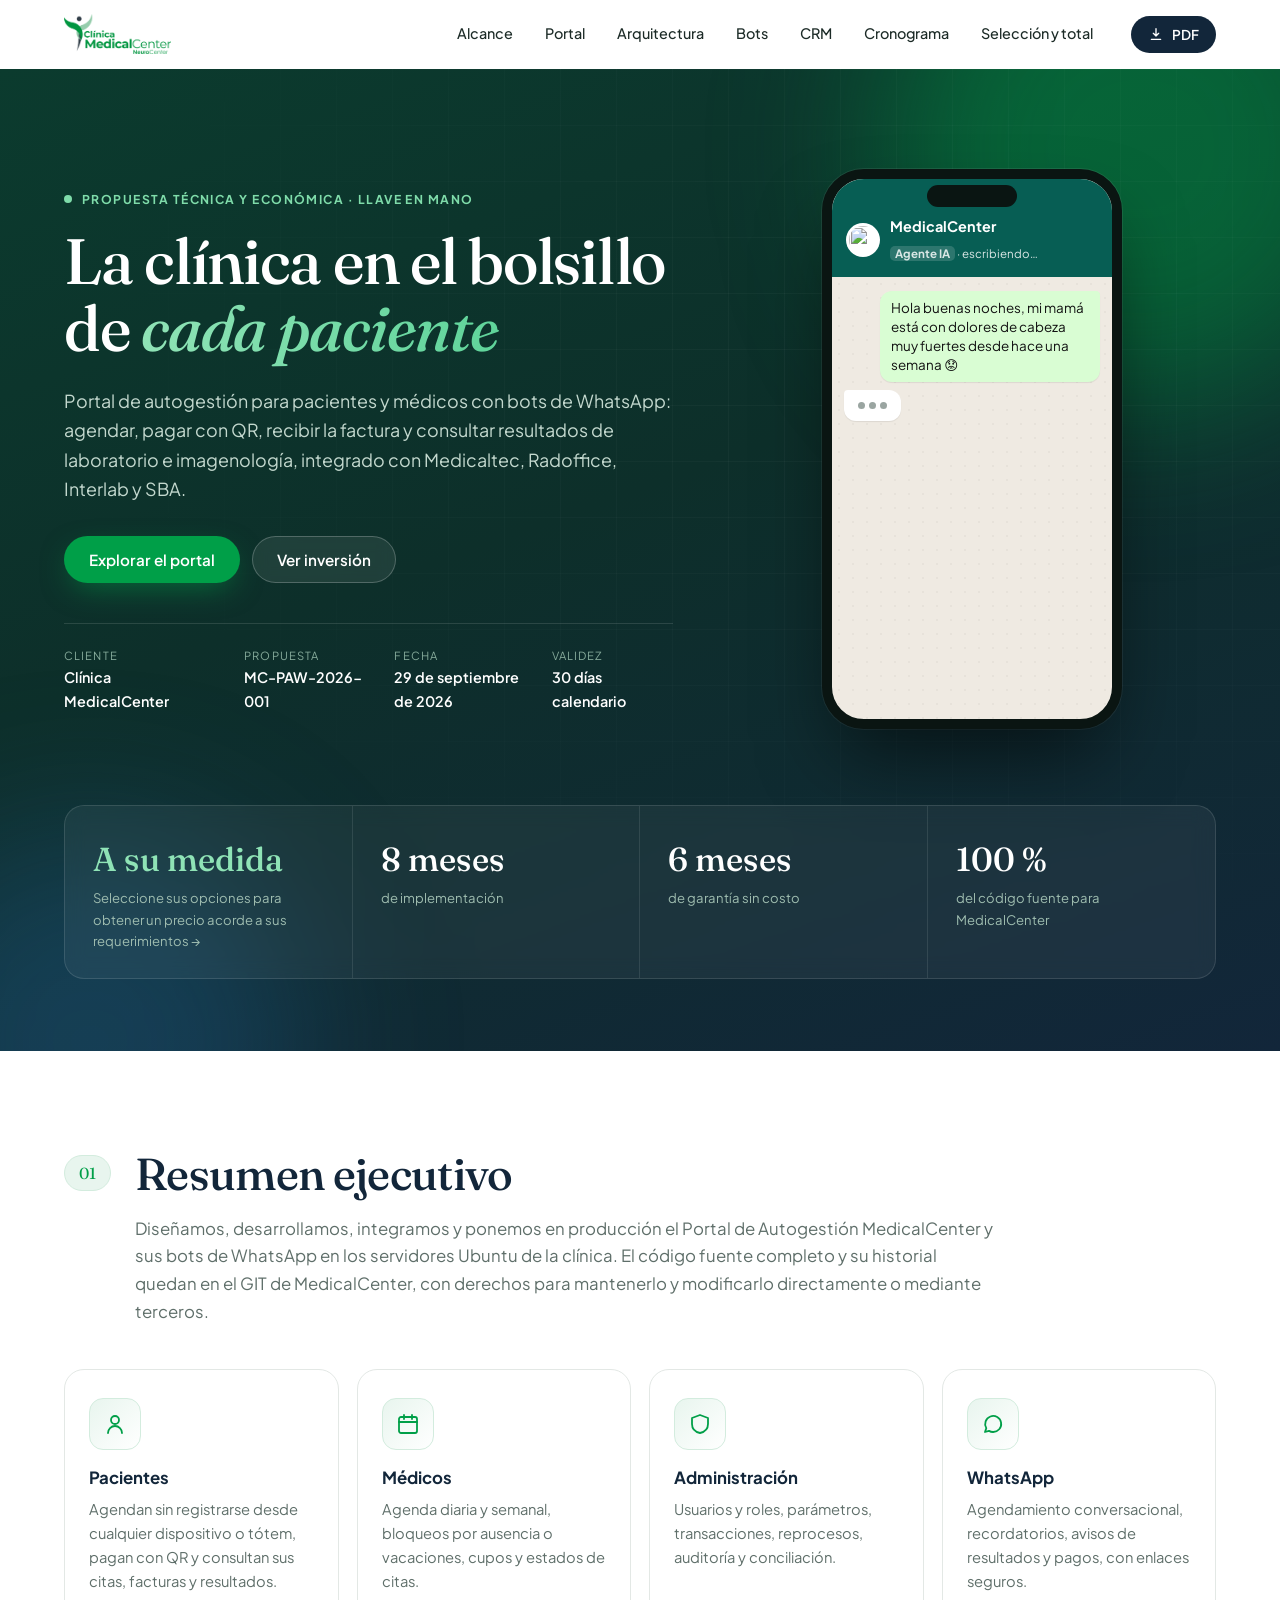
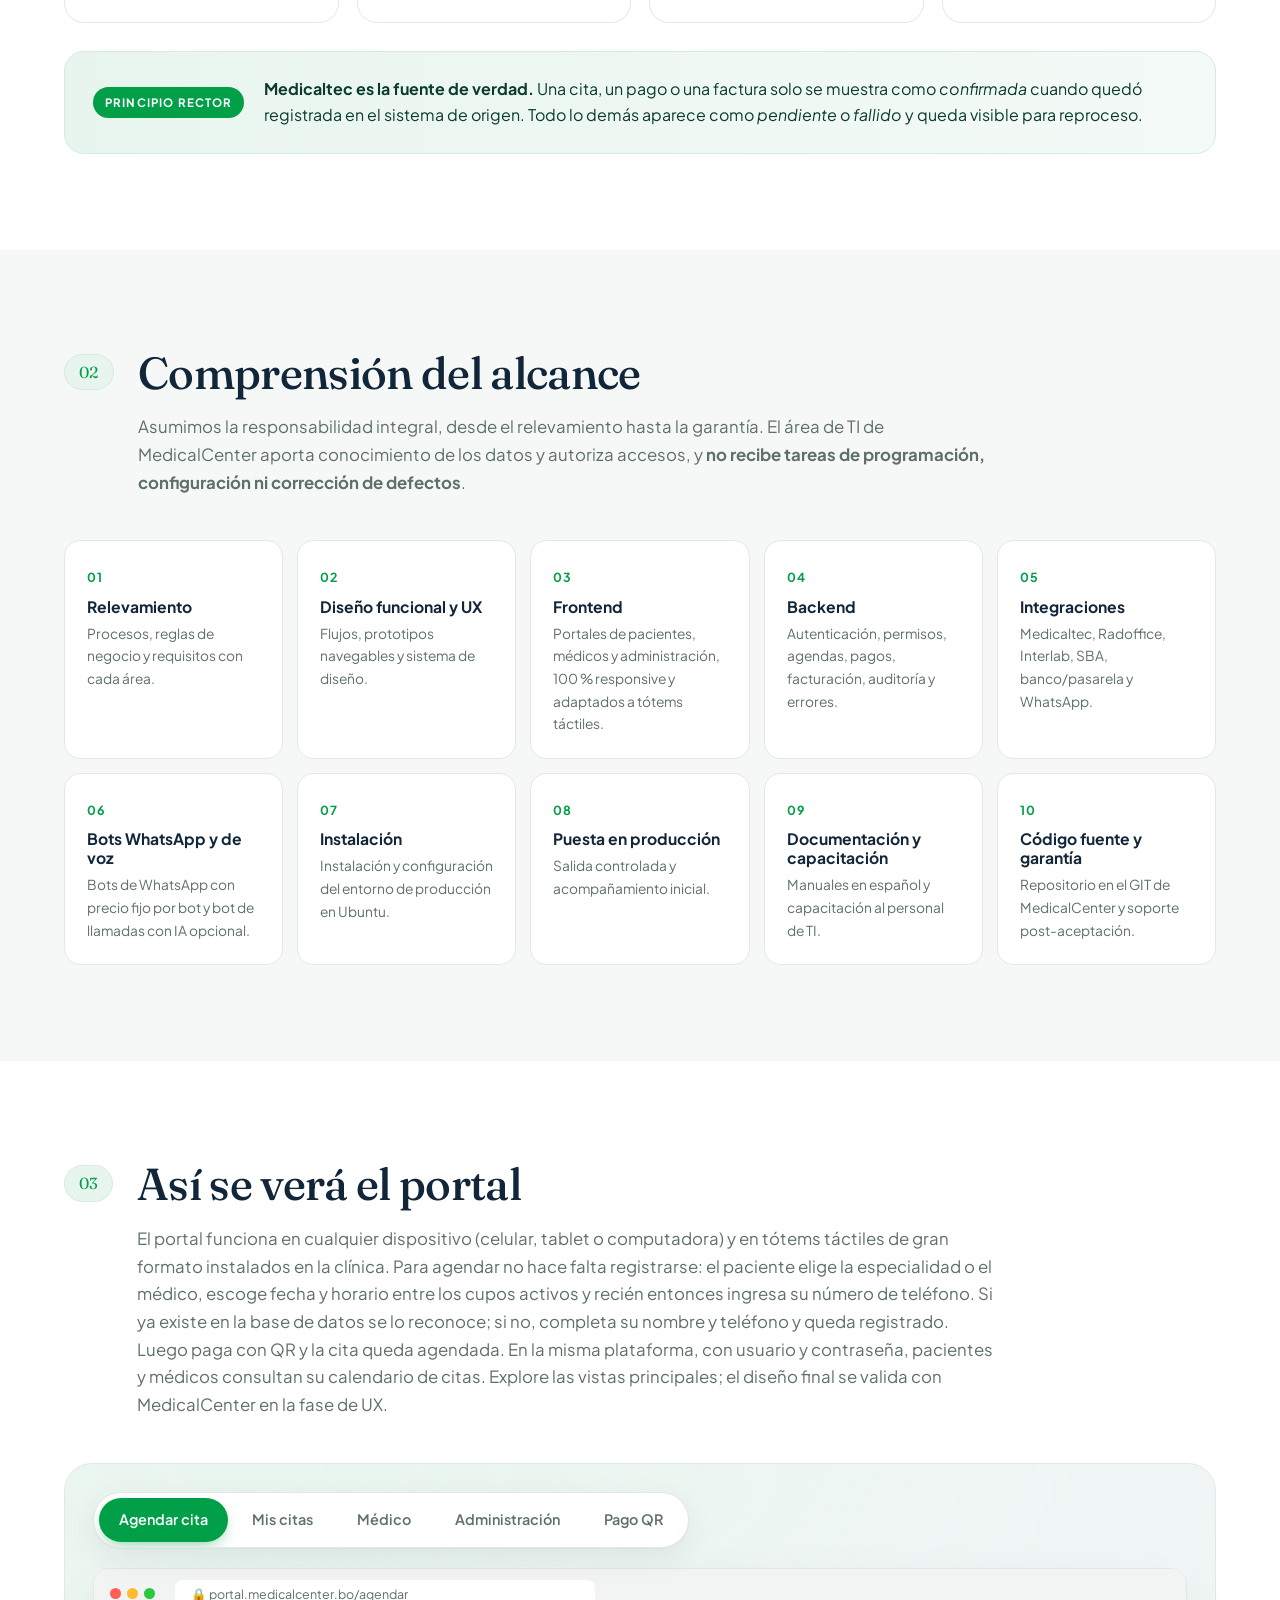
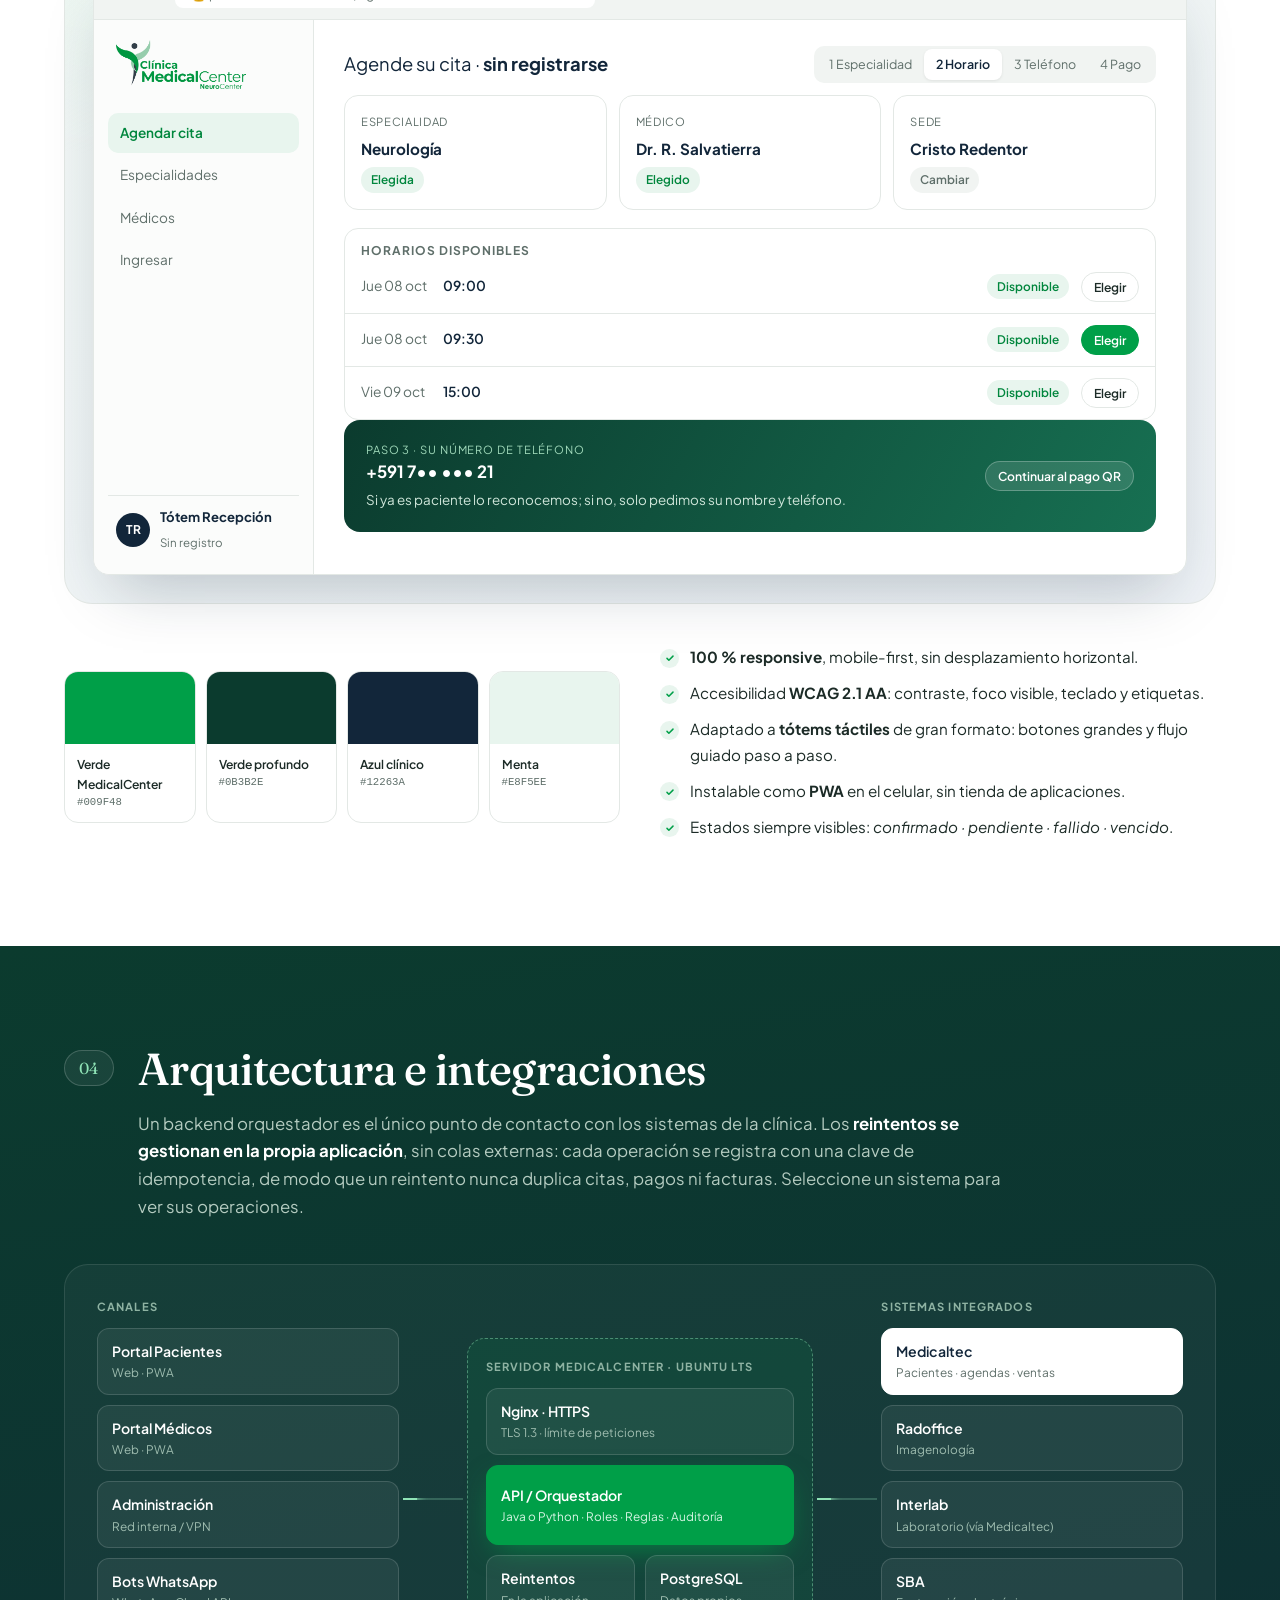
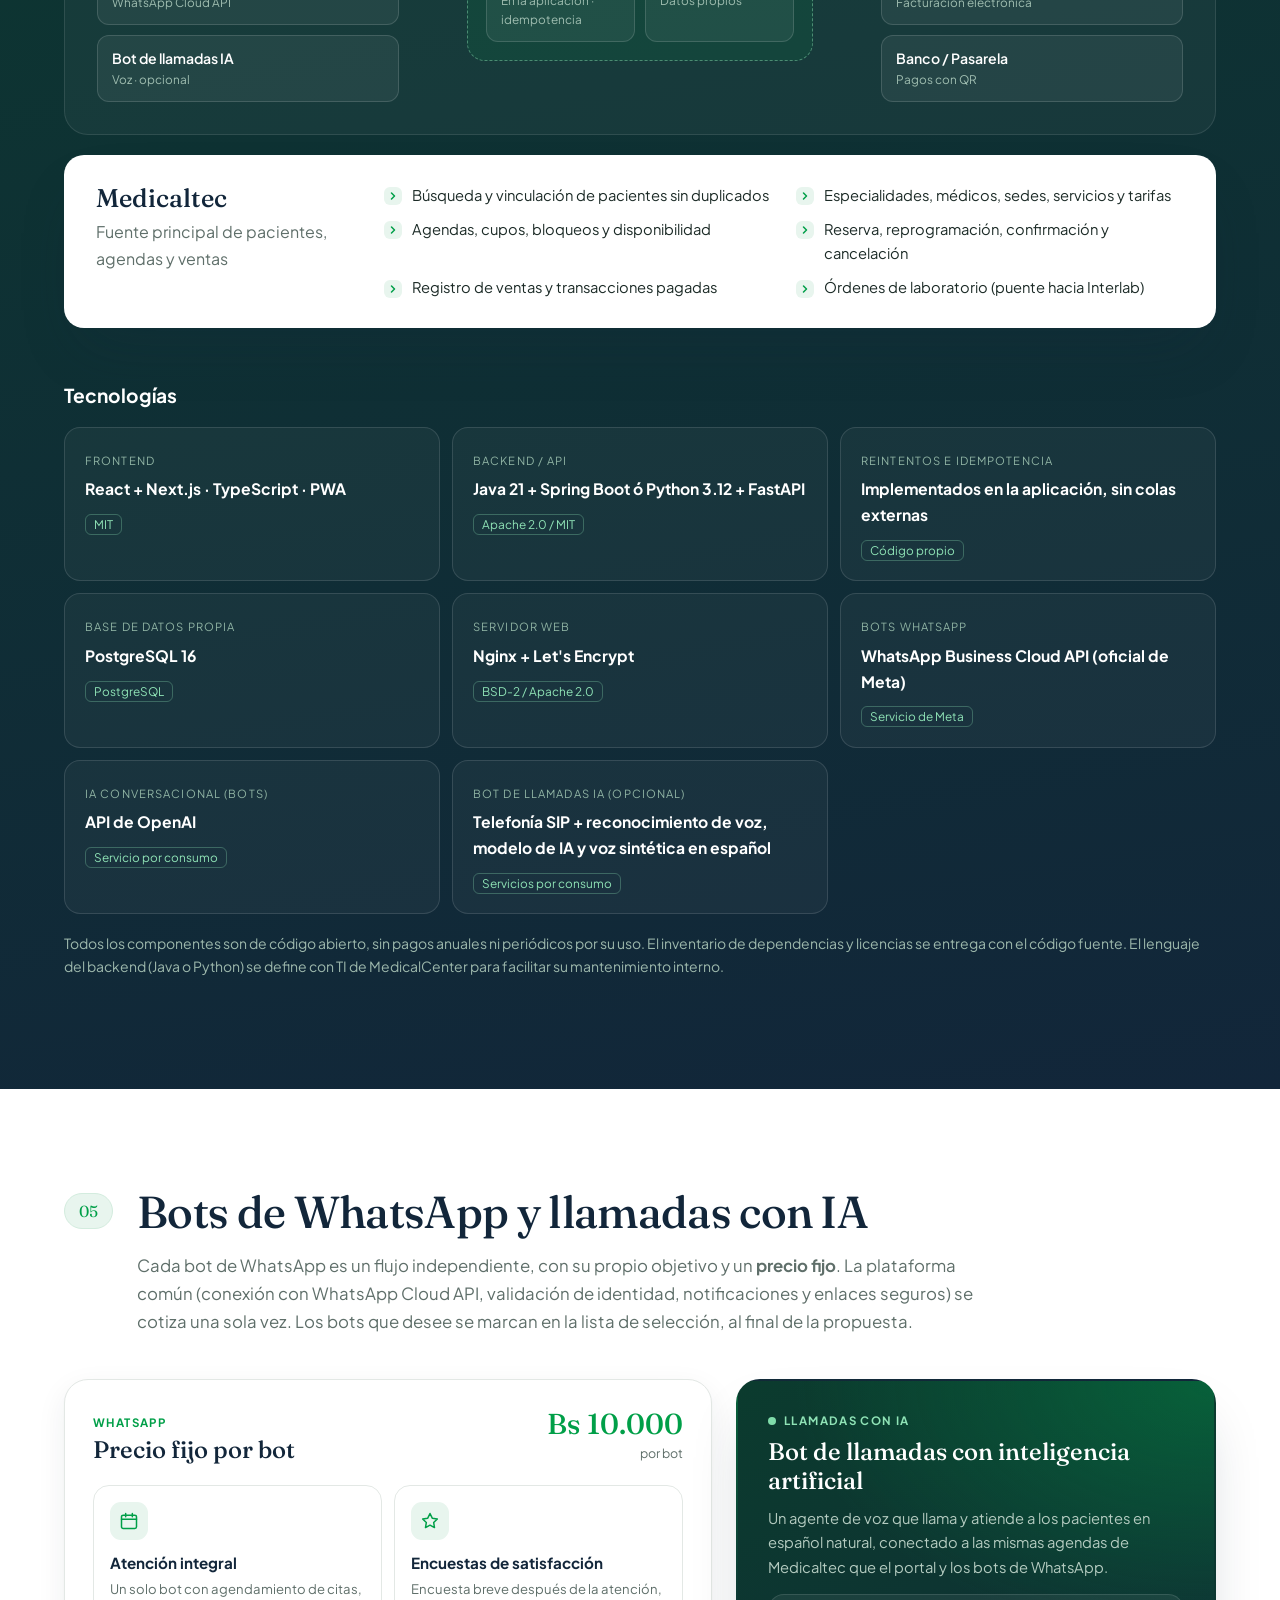
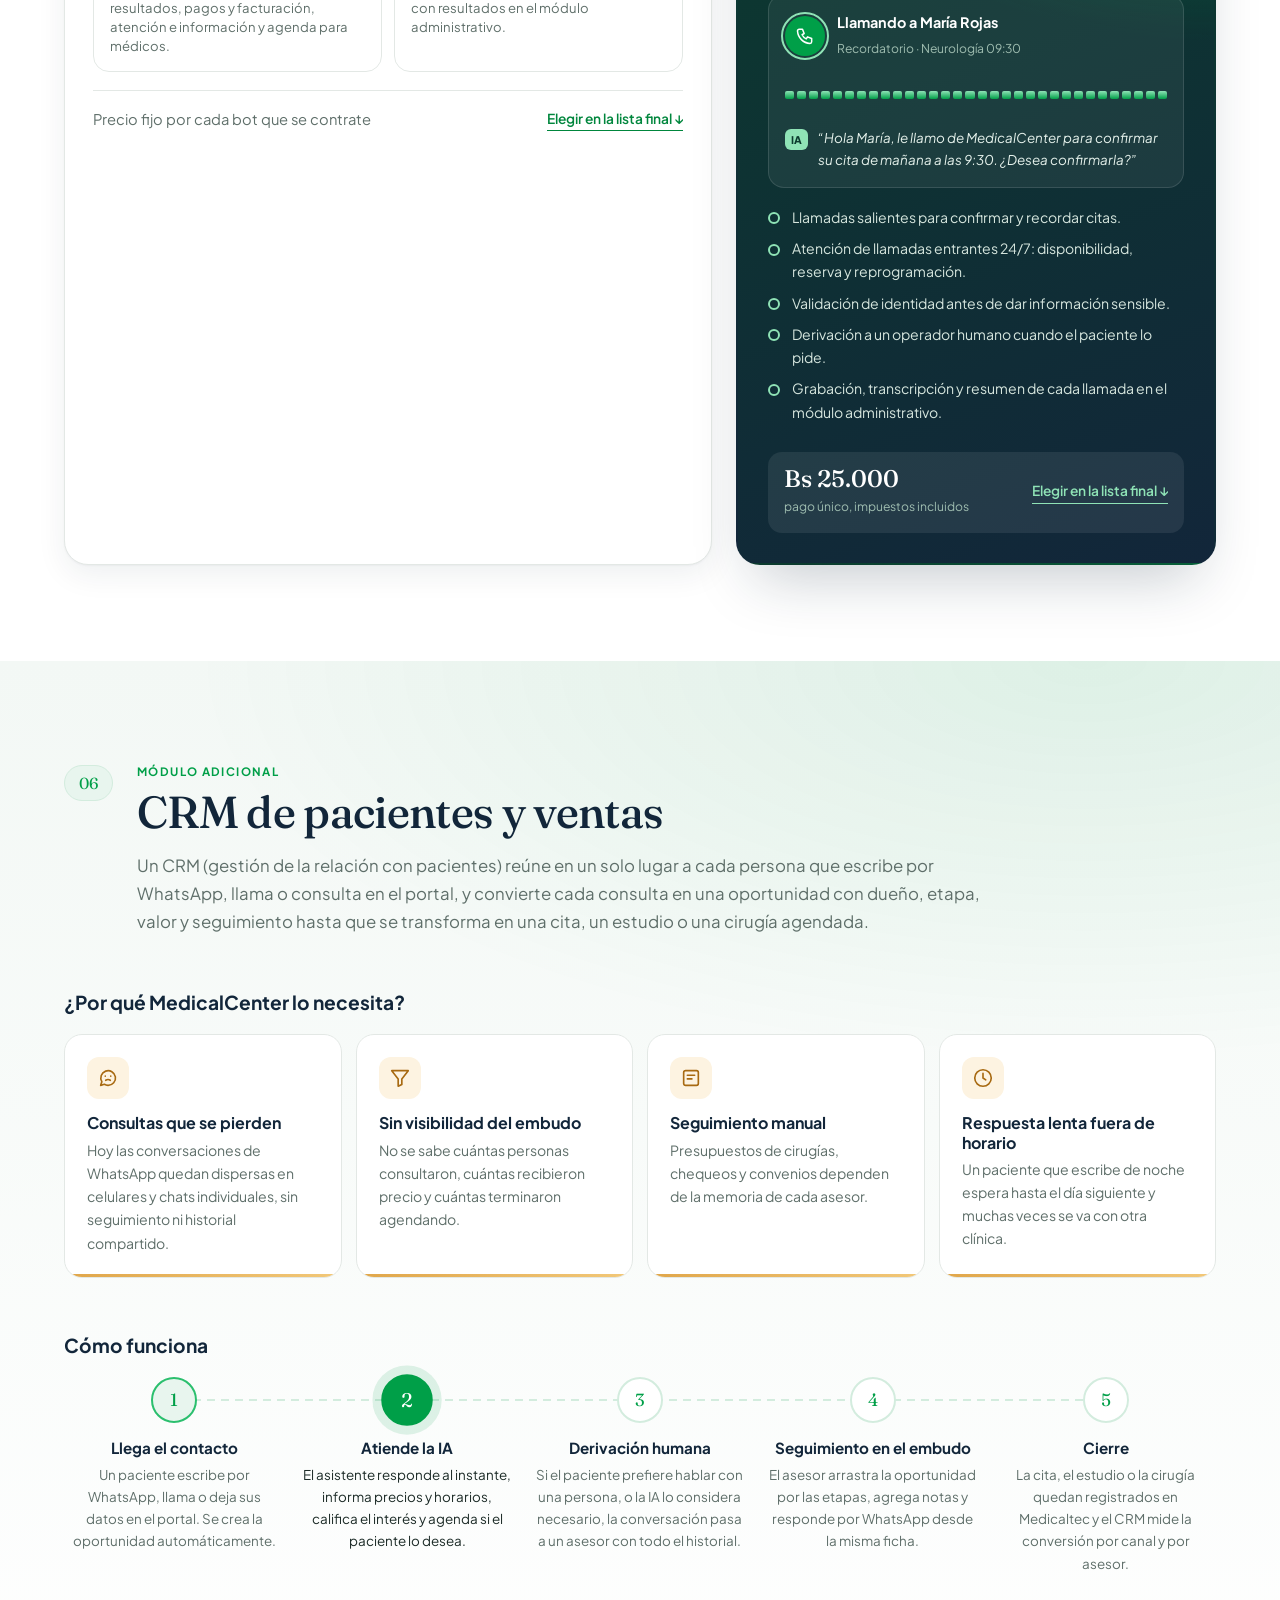
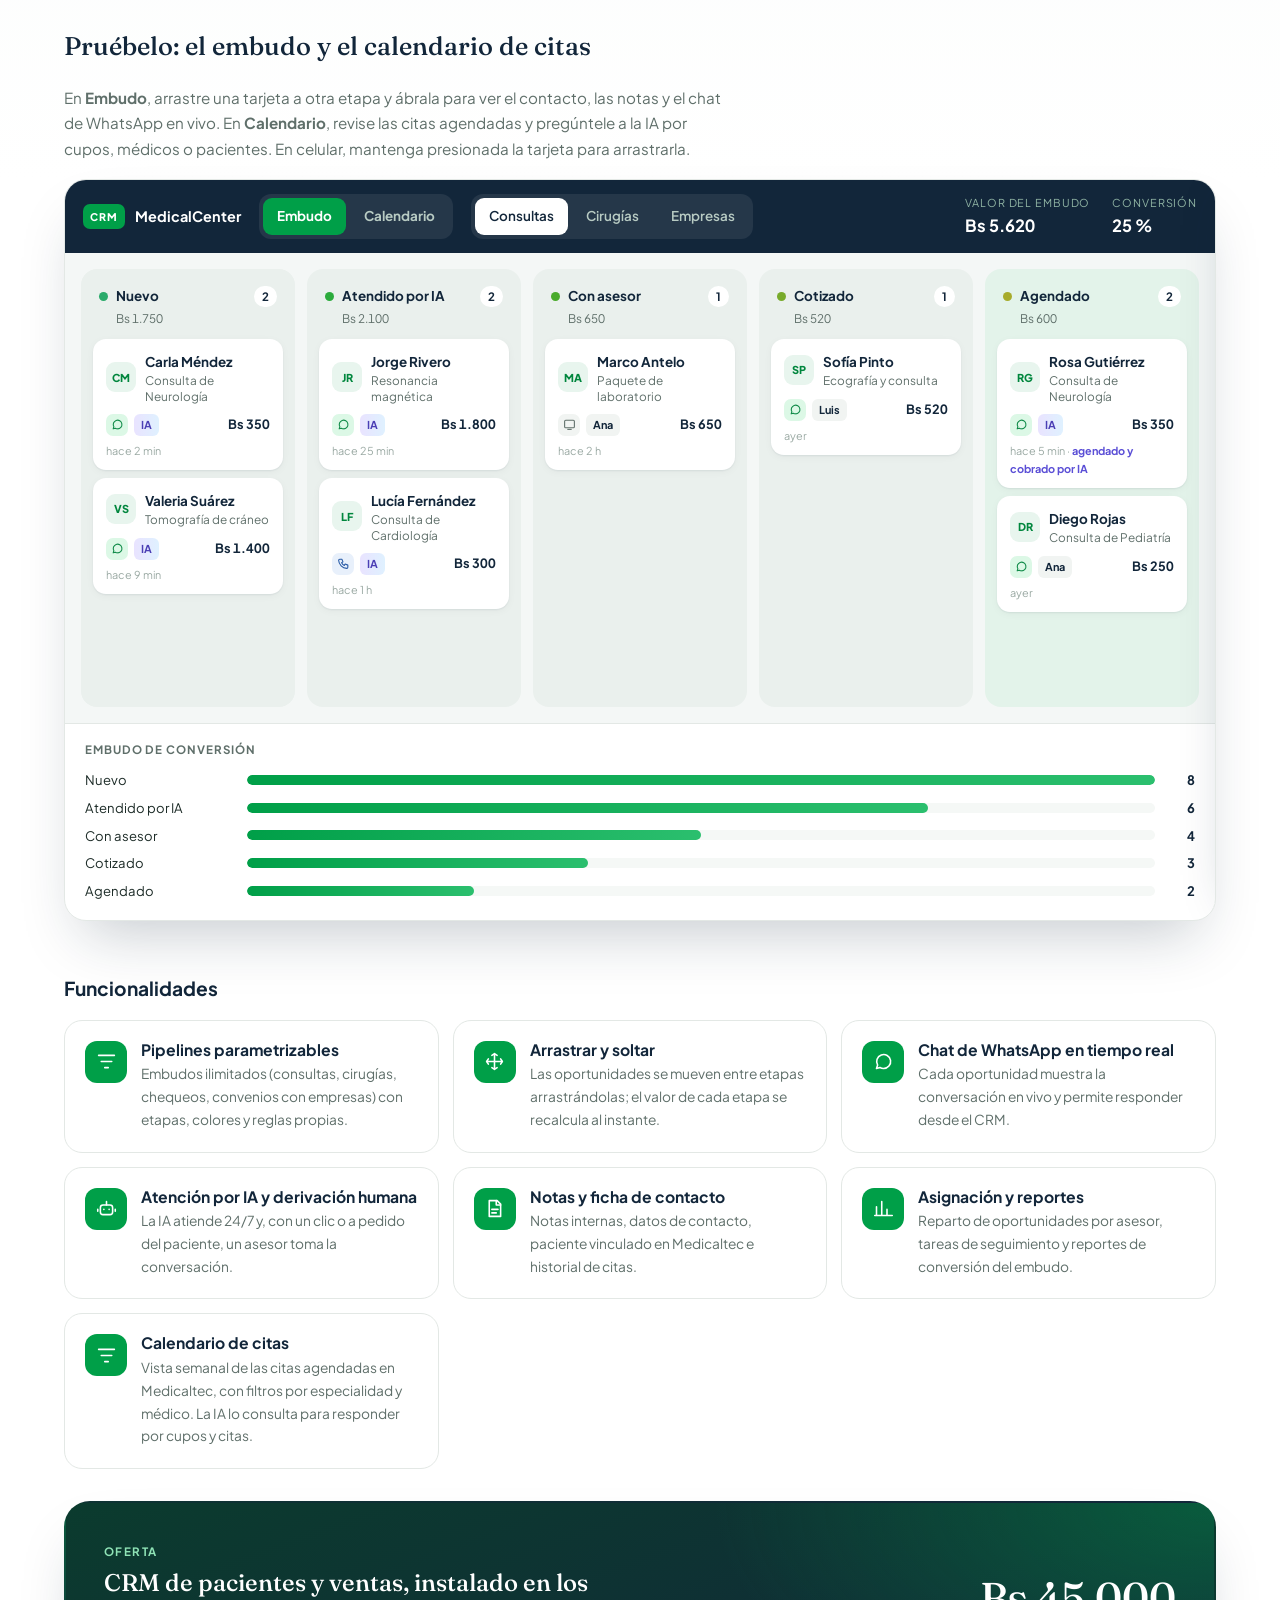
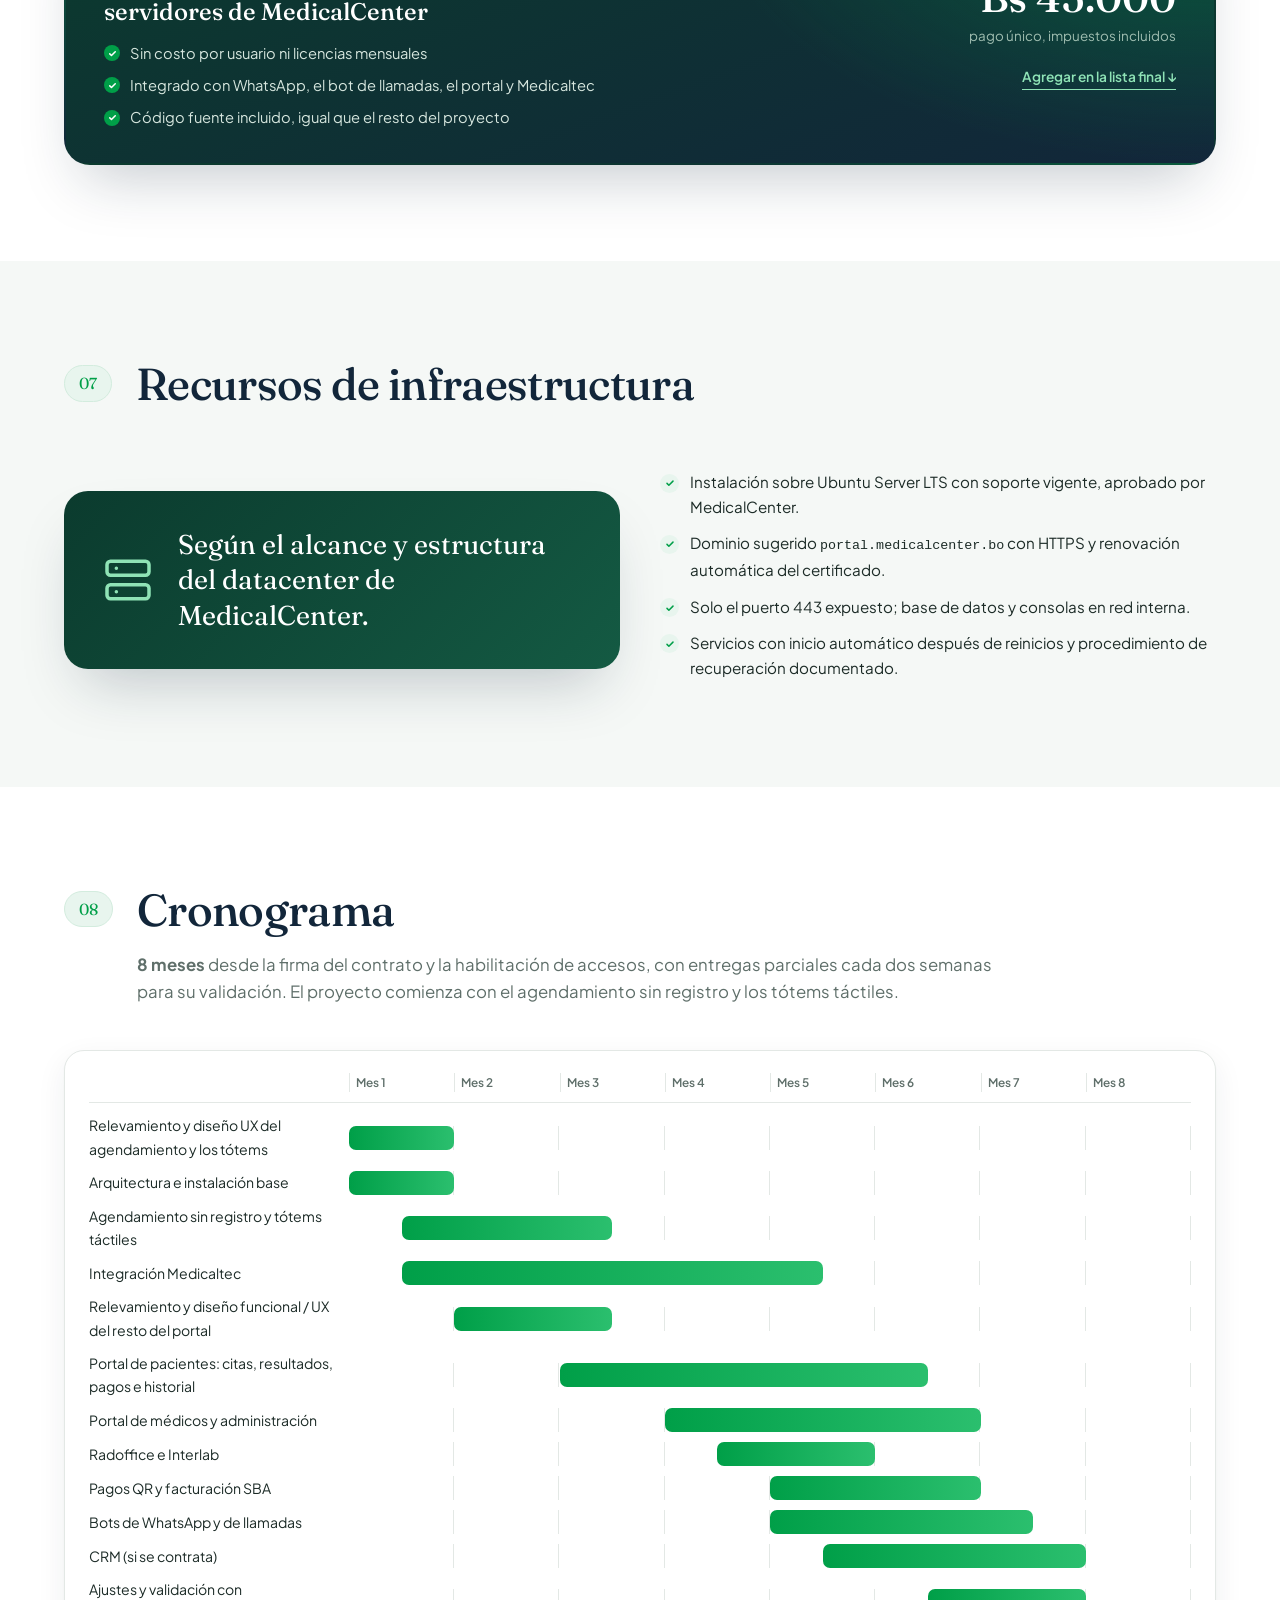
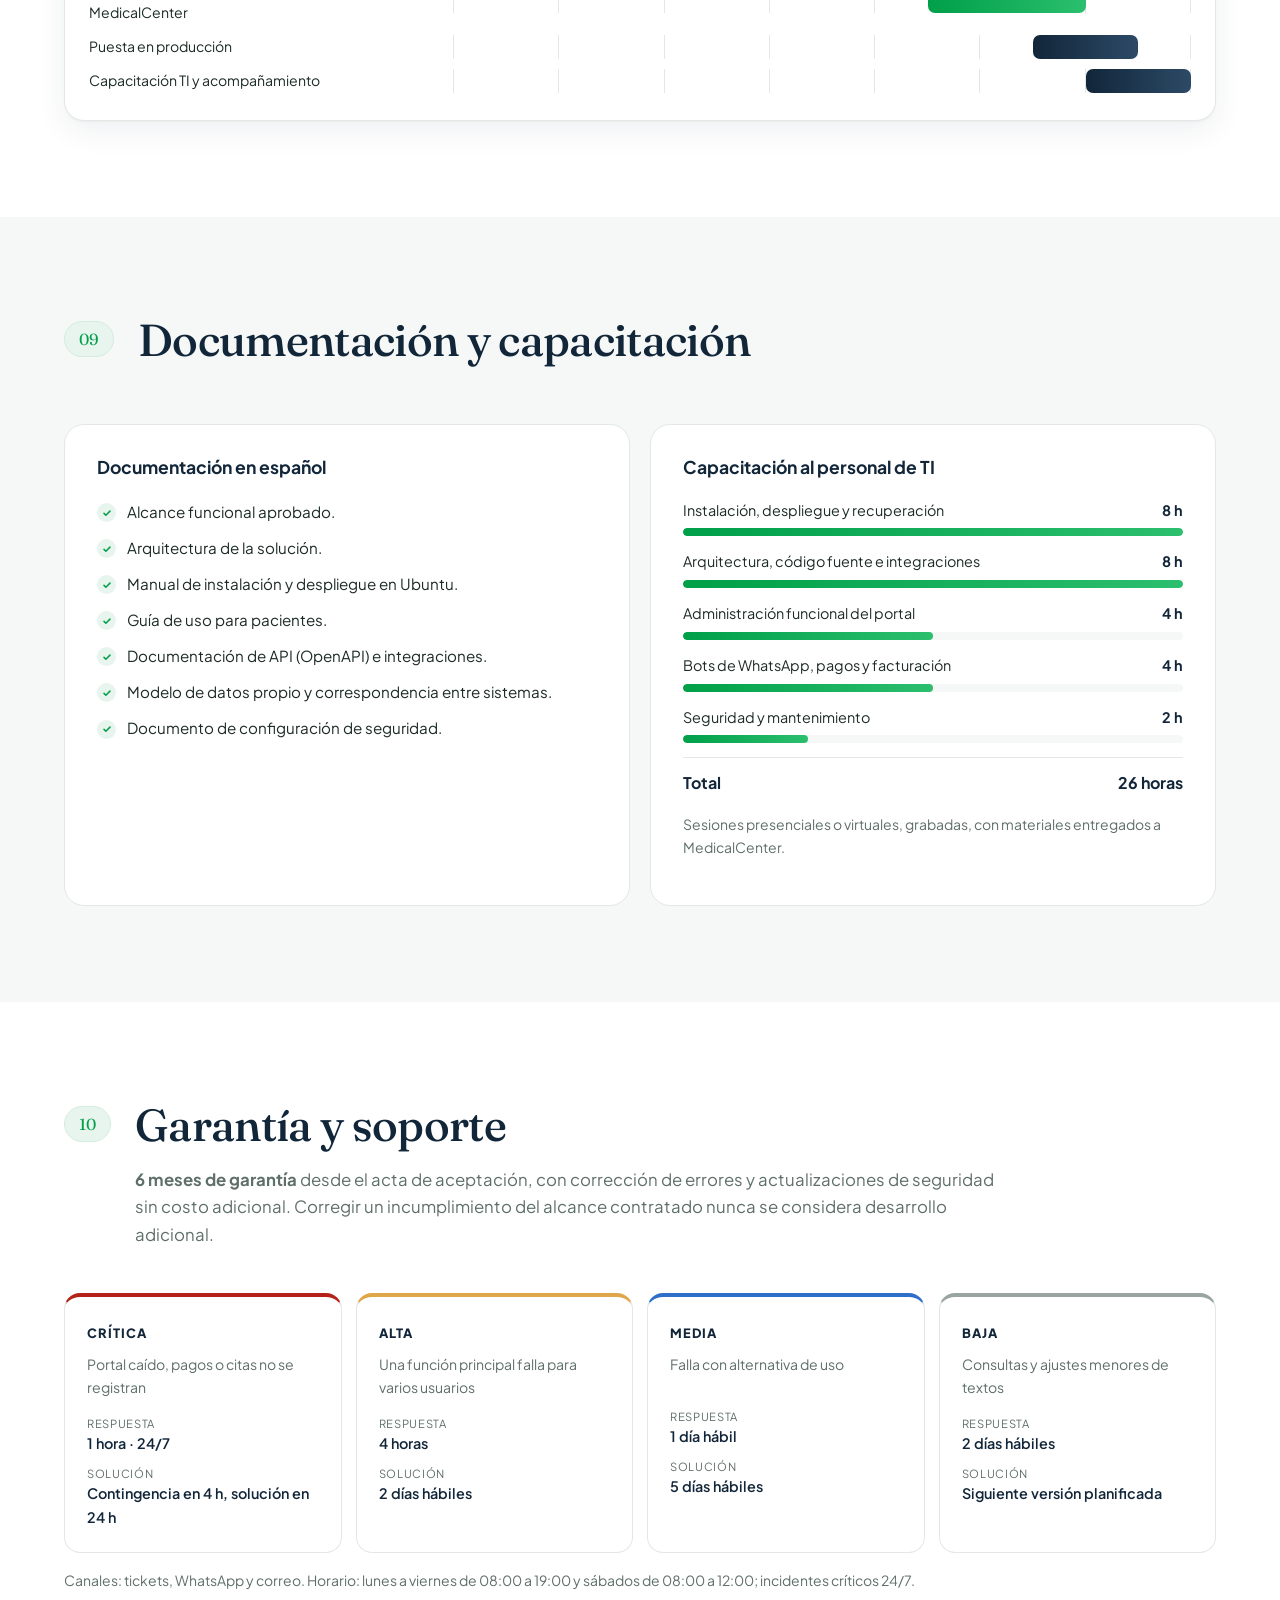
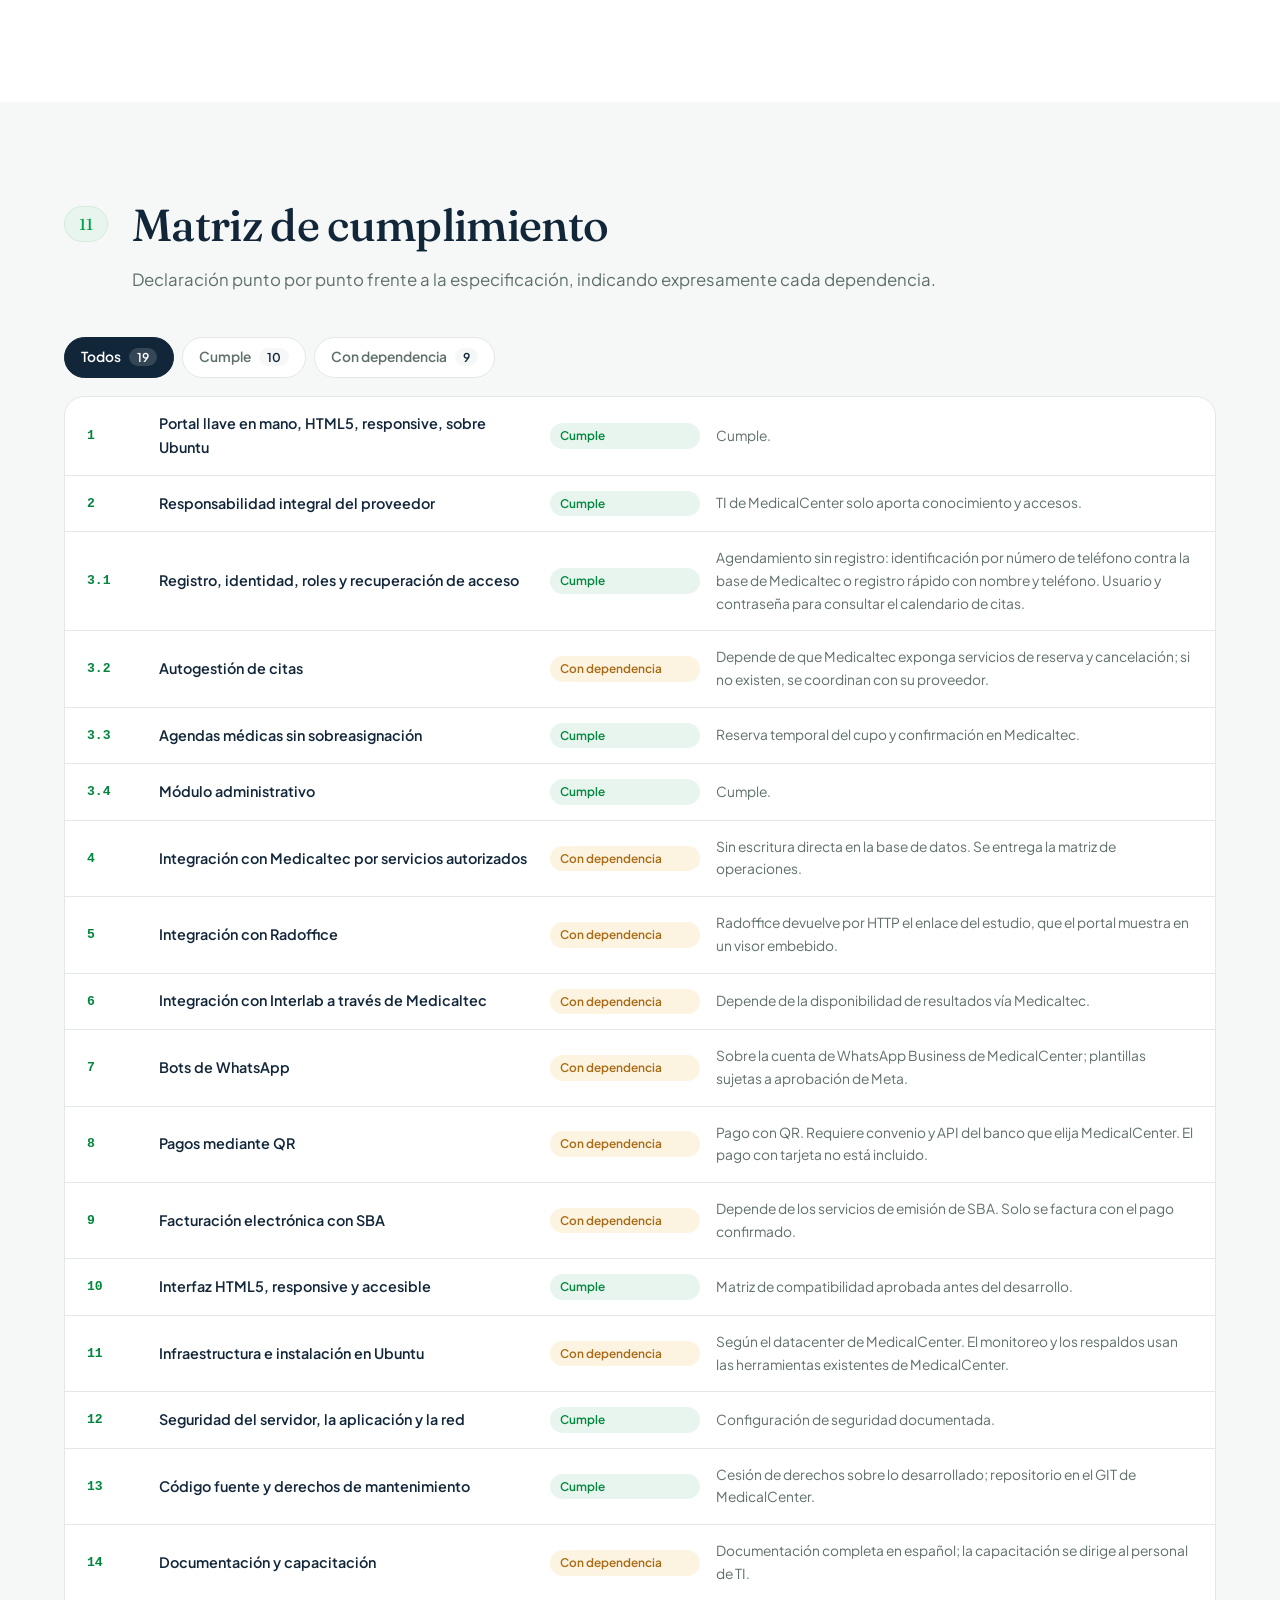
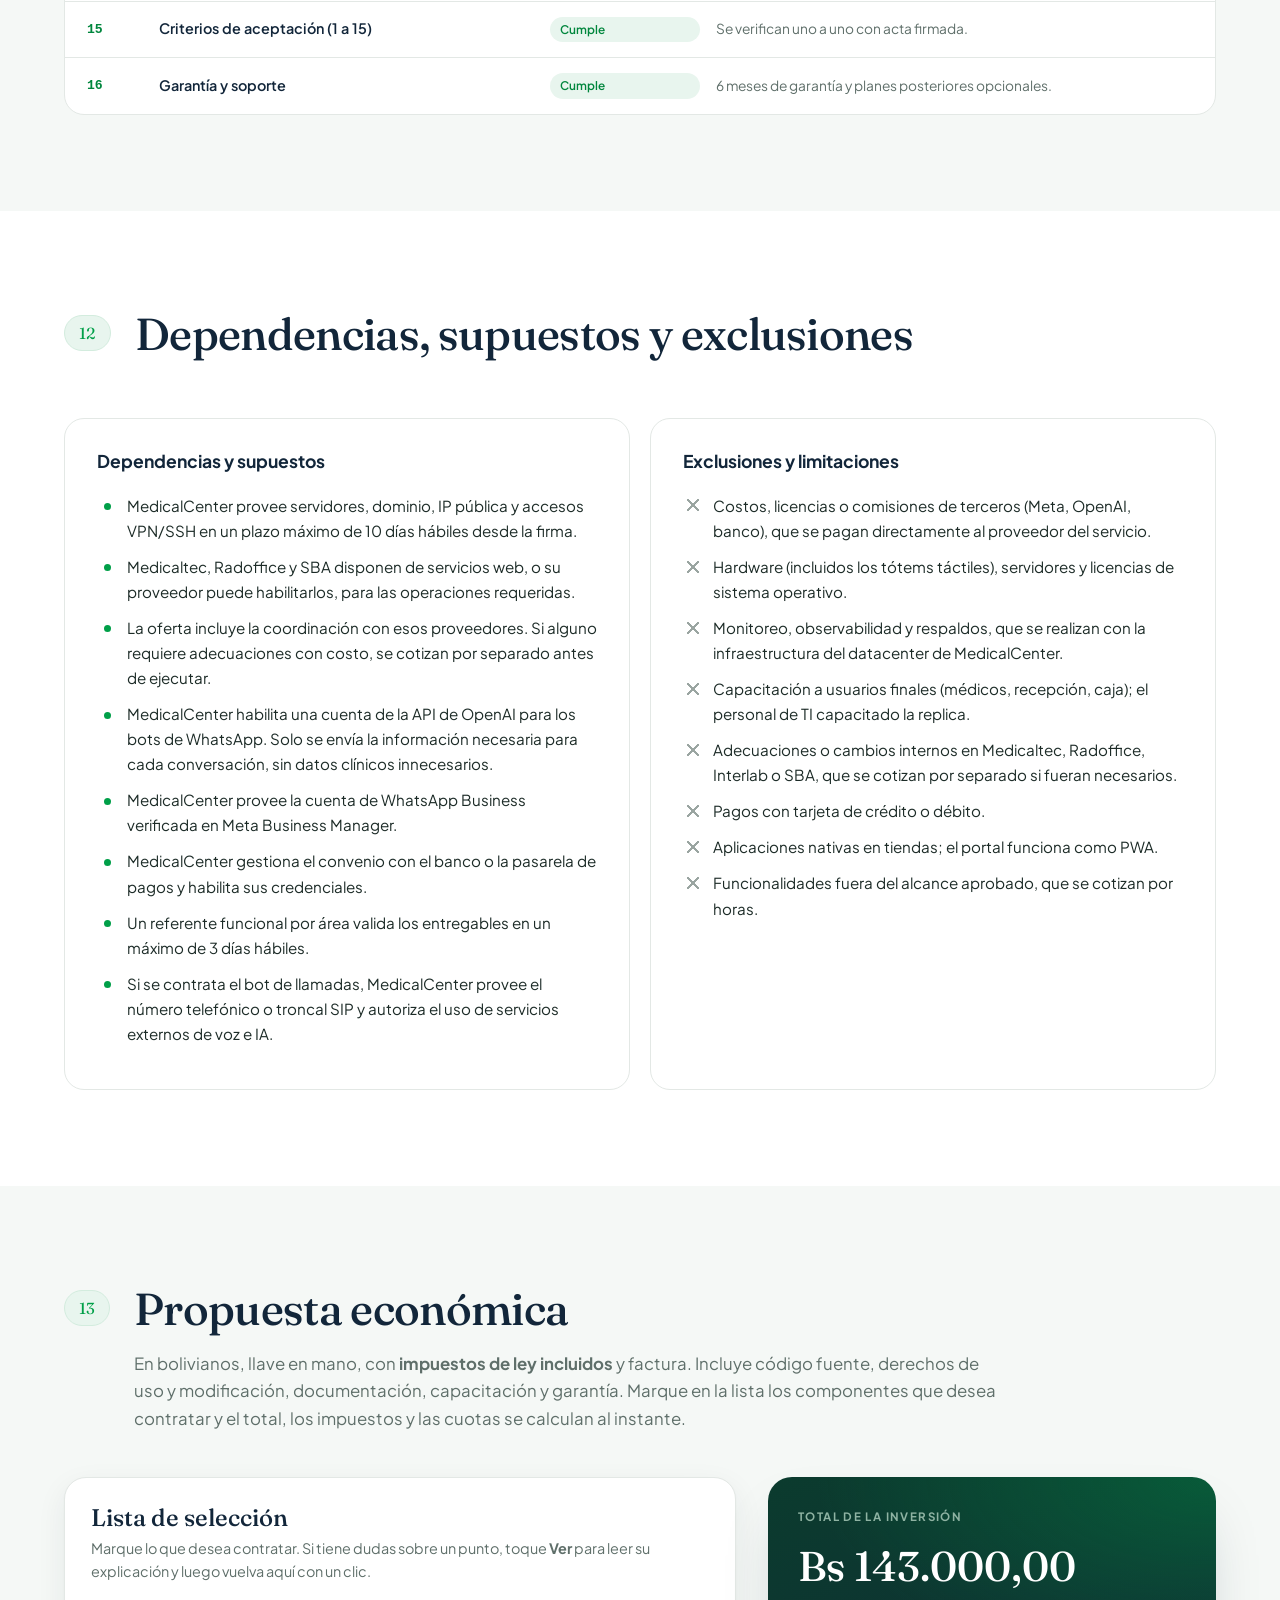
==== commit 6d7f154b: "Portal: agendamiento sin registro, tótems táctiles y calendario con usuario y contraseña El paciente" ====
--- a/index.html
+++ b/index.html
@@ -114,7 +114,7 @@
         <div class="pillars">
             <article class="pillar reveal"><span class="pillar__ico">
                 <svg viewBox="0 0 24 24"><path d="M12 12a4 4 0 100-8 4 4 0 000 8zm-7 9a7 7 0 0114 0" /></svg></span>
-                <h3>Pacientes</h3><p>Registro verificado, citas, pago QR, facturas y resultados de laboratorio e imagenología.</p></article>
+                <h3>Pacientes</h3><p>Agendan sin registrarse desde cualquier dispositivo o tótem, pagan con QR y consultan sus citas, facturas y resultados.</p></article>
             <article class="pillar reveal"><span class="pillar__ico">
                 <svg viewBox="0 0 24 24"><rect x="3" y="5" width="18" height="16" rx="2"/><path d="M3 10h18M8 3v4M16 3v4"/></svg></span>
                 <h3>Médicos</h3><p>Agenda diaria y semanal, bloqueos por ausencia o vacaciones, cupos y estados de citas.</p></article>
@@ -150,12 +150,13 @@
         <header class="sec__head reveal">
             <span class="sec__num">03</span>
             <div><h2>Así se verá el portal</h2>
-            <p class="sec__sub">Partimos de la identidad de MedicalCenter y la llevamos a un lenguaje más sobrio y clínico. Explore las vistas principales; el diseño final se valida con MedicalCenter en la fase de UX.</p></div>
+            <p class="sec__sub">El portal funciona en cualquier dispositivo (celular, tablet o computadora) y en tótems táctiles de gran formato instalados en la clínica. Para agendar no hace falta registrarse: el paciente elige la especialidad o el médico, escoge fecha y horario entre los cupos activos y recién entonces ingresa su número de teléfono. Si ya existe en la base de datos se lo reconoce; si no, completa su nombre y teléfono y queda registrado. Luego paga con QR y la cita queda agendada. En la misma plataforma, con usuario y contraseña, pacientes y médicos consultan su calendario de citas. Explore las vistas principales; el diseño final se valida con MedicalCenter en la fase de UX.</p></div>
         </header>
 
         <div class="demo reveal">
             <div class="demo__tabs" role="tablist" aria-label="Vistas del portal">
-                <button role="tab" aria-selected="true" data-tab="paciente">Paciente</button>
+                <button role="tab" aria-selected="true" data-tab="paciente">Agendar cita</button>
+                <button role="tab" aria-selected="false" data-tab="cuenta">Mis citas</button>
                 <button role="tab" aria-selected="false" data-tab="medico">Médico</button>
                 <button role="tab" aria-selected="false" data-tab="admin">Administración</button>
                 <button role="tab" aria-selected="false" data-tab="pago">Pago QR</button>
@@ -171,8 +172,29 @@
                         <div class="app__user"><i>MR</i><div><b id="demo-user">María Rojas</b><small id="demo-role">Paciente</small></div></div>
                     </aside>
 
-                    <!-- Paciente -->
+                    <!-- Agendar cita (sin registro) -->
                     <div class="app__main panel is-on" data-panel="paciente" role="tabpanel">
+                        <div class="app__top"><p class="app__hello">Agende su cita · <strong>sin registrarse</strong></p>
+                            <div class="seg"><span>1 Especialidad</span><span class="on">2 Horario</span><span>3 Teléfono</span><span>4 Pago</span></div></div>
+                        <div class="tiles">
+                            <div class="tile"><small>Especialidad</small><b>Neurología</b><span class="pill pill--ok">Elegida</span></div>
+                            <div class="tile"><small>Médico</small><b>Dr. R. Salvatierra</b><span class="pill pill--ok">Elegido</span></div>
+                            <div class="tile"><small>Sede</small><b>Cristo Redentor</b><span class="pill pill--mute">Cambiar</span></div>
+                        </div>
+                        <div class="list">
+                            <p class="list__title">Horarios disponibles</p>
+                            <div class="row"><span>Jue 08 oct</span><b>09:00</b><span class="pill pill--ok">Disponible</span><button class="mini">Elegir</button></div>
+                            <div class="row"><span>Jue 08 oct</span><b>09:30</b><span class="pill pill--ok">Disponible</span><button class="mini mini--solid" data-goto="pago">Elegir</button></div>
+                            <div class="row"><span>Vie 09 oct</span><b>15:00</b><span class="pill pill--ok">Disponible</span><button class="mini">Elegir</button></div>
+                        </div>
+                        <div class="next">
+                            <div><small>Paso 3 · Su número de teléfono</small><b>+591 7•• ••• 21</b><span>Si ya es paciente lo reconocemos; si no, solo pedimos su nombre y teléfono.</span></div>
+                            <div class="next__act"><button class="mini" data-goto="pago">Continuar al pago QR</button></div>
+                        </div>
+                    </div>
+
+                    <!-- Mis citas (usuario y contraseña) -->
+                    <div class="app__main panel" data-panel="cuenta" role="tabpanel">
                         <p class="app__hello">Buenos días, <strong>María</strong> 👋</p>
                         <div class="next">
                             <div><small>Próxima cita</small><b>Neurología · Dr. R. Salvatierra</b><span>Jueves 08 oct · 09:30 · Sede Cristo Redentor</span></div>
@@ -184,7 +206,7 @@
                             <div class="tile tile--pay"><small>Pago pendiente</small><b>Bs 350,00</b><button class="mini mini--solid" data-goto="pago">Pagar con QR</button></div>
                         </div>
                         <div class="list">
-                            <p class="list__title">Historial reciente</p>
+                            <p class="list__title">Calendario de citas</p>
                             <div class="row"><span>12 sep</span><b>Cardiología · control</b><span class="pill pill--ok">Atendida</span></div>
                             <div class="row"><span>28 ago</span><b>Ecografía abdominal</b><span class="pill pill--ok">Informe listo</span></div>
                             <div class="row"><span>15 ago</span><b>Consulta general</b><span class="pill pill--mute">Cancelada</span></div>
@@ -228,7 +250,7 @@
                             <div class="pay__info">
                                 <p class="app__hello">Pago de <strong>Consulta Neurología</strong></p>
                                 <dl class="pay__dl">
-                                    <div><dt>Servicio</dt><dd>Primera consulta</dd></div>
+                                    <div><dt>Cita</dt><dd>Jue 08 oct · 09:30 · Dr. R. Salvatierra</dd></div>
                                     <div><dt>Referencia</dt><dd class="mono">MC-2026-004812</dd></div>
                                     <div><dt>Moneda</dt><dd>Bolivianos</dd></div>
                                     <div><dt>Importe</dt><dd class="big">Bs 350,00</dd></div>
@@ -236,7 +258,7 @@
                                 <ol class="pay__steps" id="pay-steps">
                                     <li class="done">QR generado</li>
                                     <li class="now">Esperando confirmación del banco</li>
-                                    <li>Registro en Medicaltec</li>
+                                    <li>Cita agendada en Medicaltec</li>
                                     <li>Factura emitida por SBA</li>
                                 </ol>
                                 <button class="mini mini--solid" id="pay-sim">Simular pago</button>
@@ -261,6 +283,7 @@
             <ul class="ticks reveal">
                 <li><strong>100 % responsive</strong>, mobile-first, sin desplazamiento horizontal.</li>
                 <li>Accesibilidad <strong>WCAG 2.1 AA</strong>: contraste, foco visible, teclado y etiquetas.</li>
+                <li>Adaptado a <strong>tótems táctiles</strong> de gran formato: botones grandes y flujo guiado paso a paso.</li>
                 <li>Instalable como <strong>PWA</strong> en el celular, sin tienda de aplicaciones.</li>
                 <li>Estados siempre visibles: <em>confirmado · pendiente · fallido · vencido</em>.</li>
             </ul>
@@ -479,7 +502,7 @@
         <header class="sec__head reveal">
             <span class="sec__num">08</span>
             <div><h2>Cronograma</h2>
-            <p class="sec__sub"><strong><span data-bind="meses"></span> meses</strong> desde la firma del contrato y la habilitación de accesos, con entregas parciales cada dos semanas para su validación. El proyecto comienza con la plataforma de registro de pacientes y el tótem.</p></div>
+            <p class="sec__sub"><strong><span data-bind="meses"></span> meses</strong> desde la firma del contrato y la habilitación de accesos, con entregas parciales cada dos semanas para su validación. El proyecto comienza con el agendamiento sin registro y los tótems táctiles.</p></div>
         </header>
         <div class="gantt reveal" id="gantt"></div>
     </div>
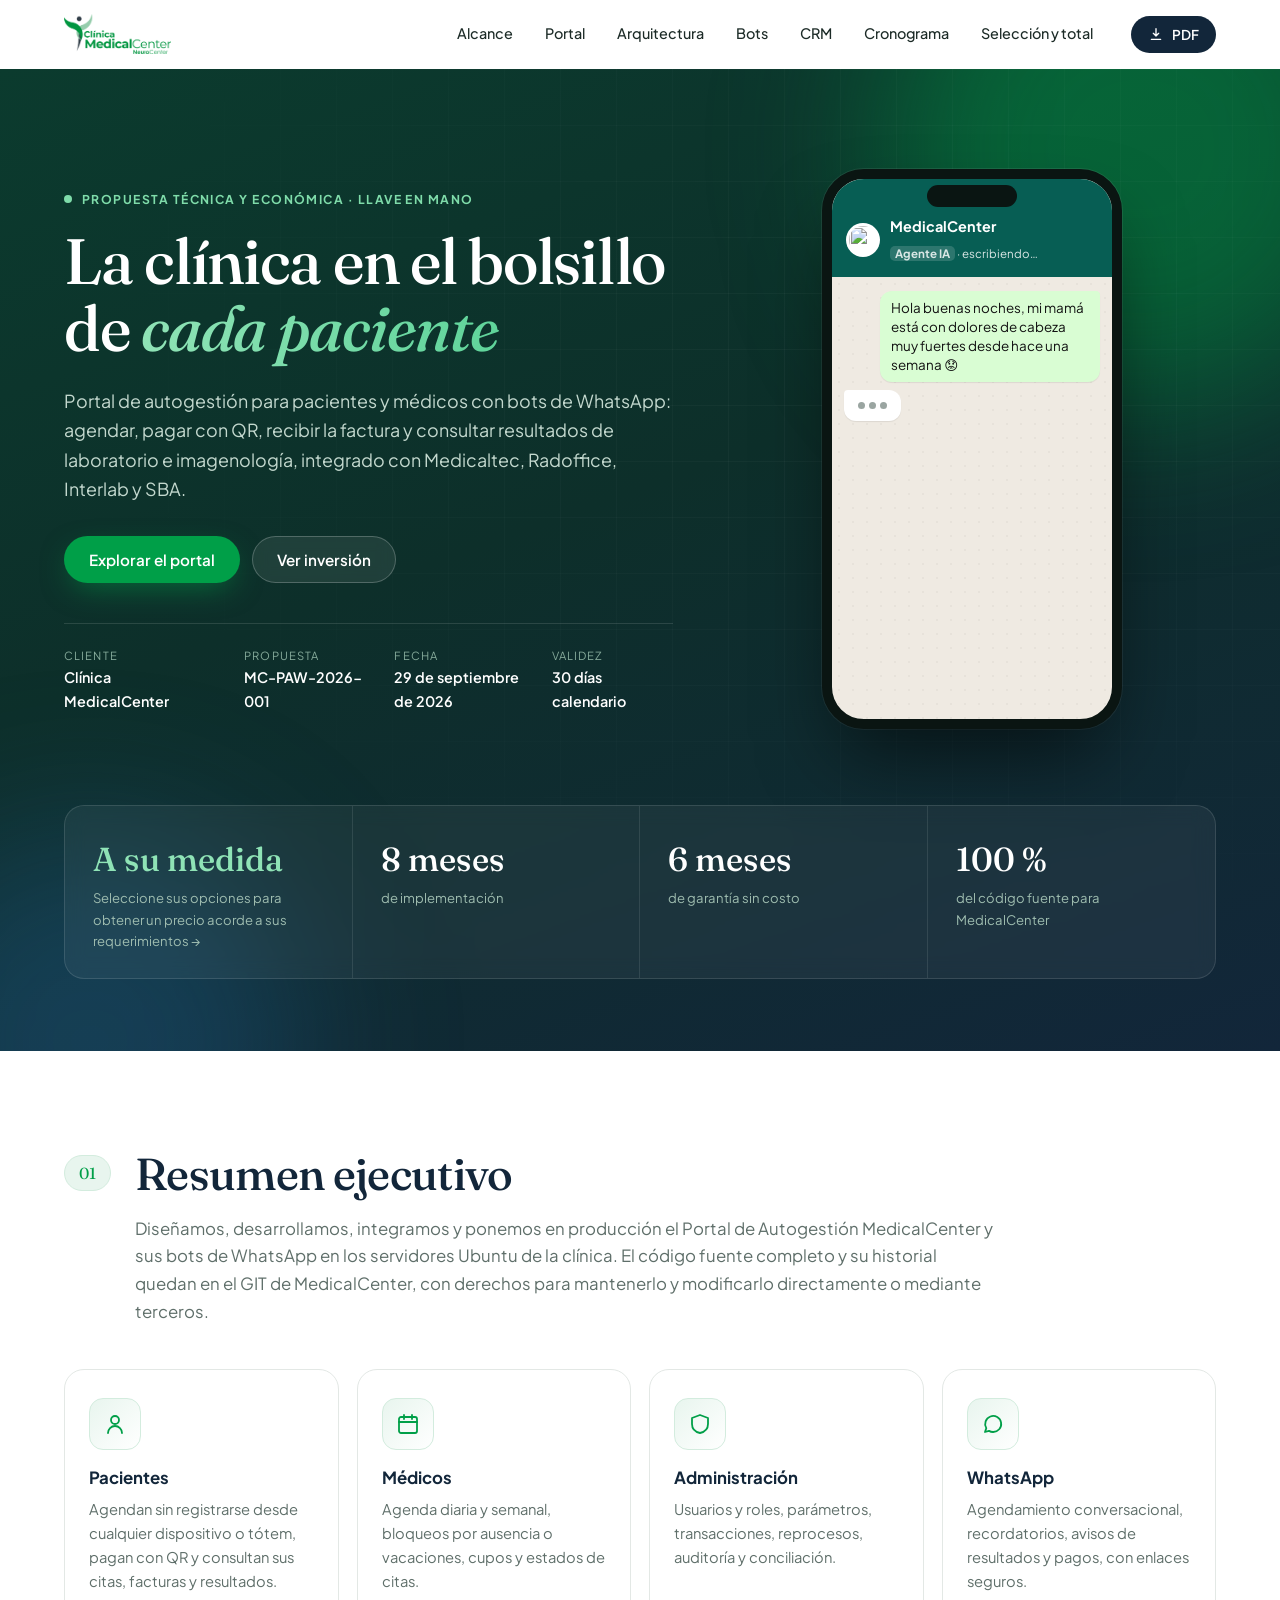
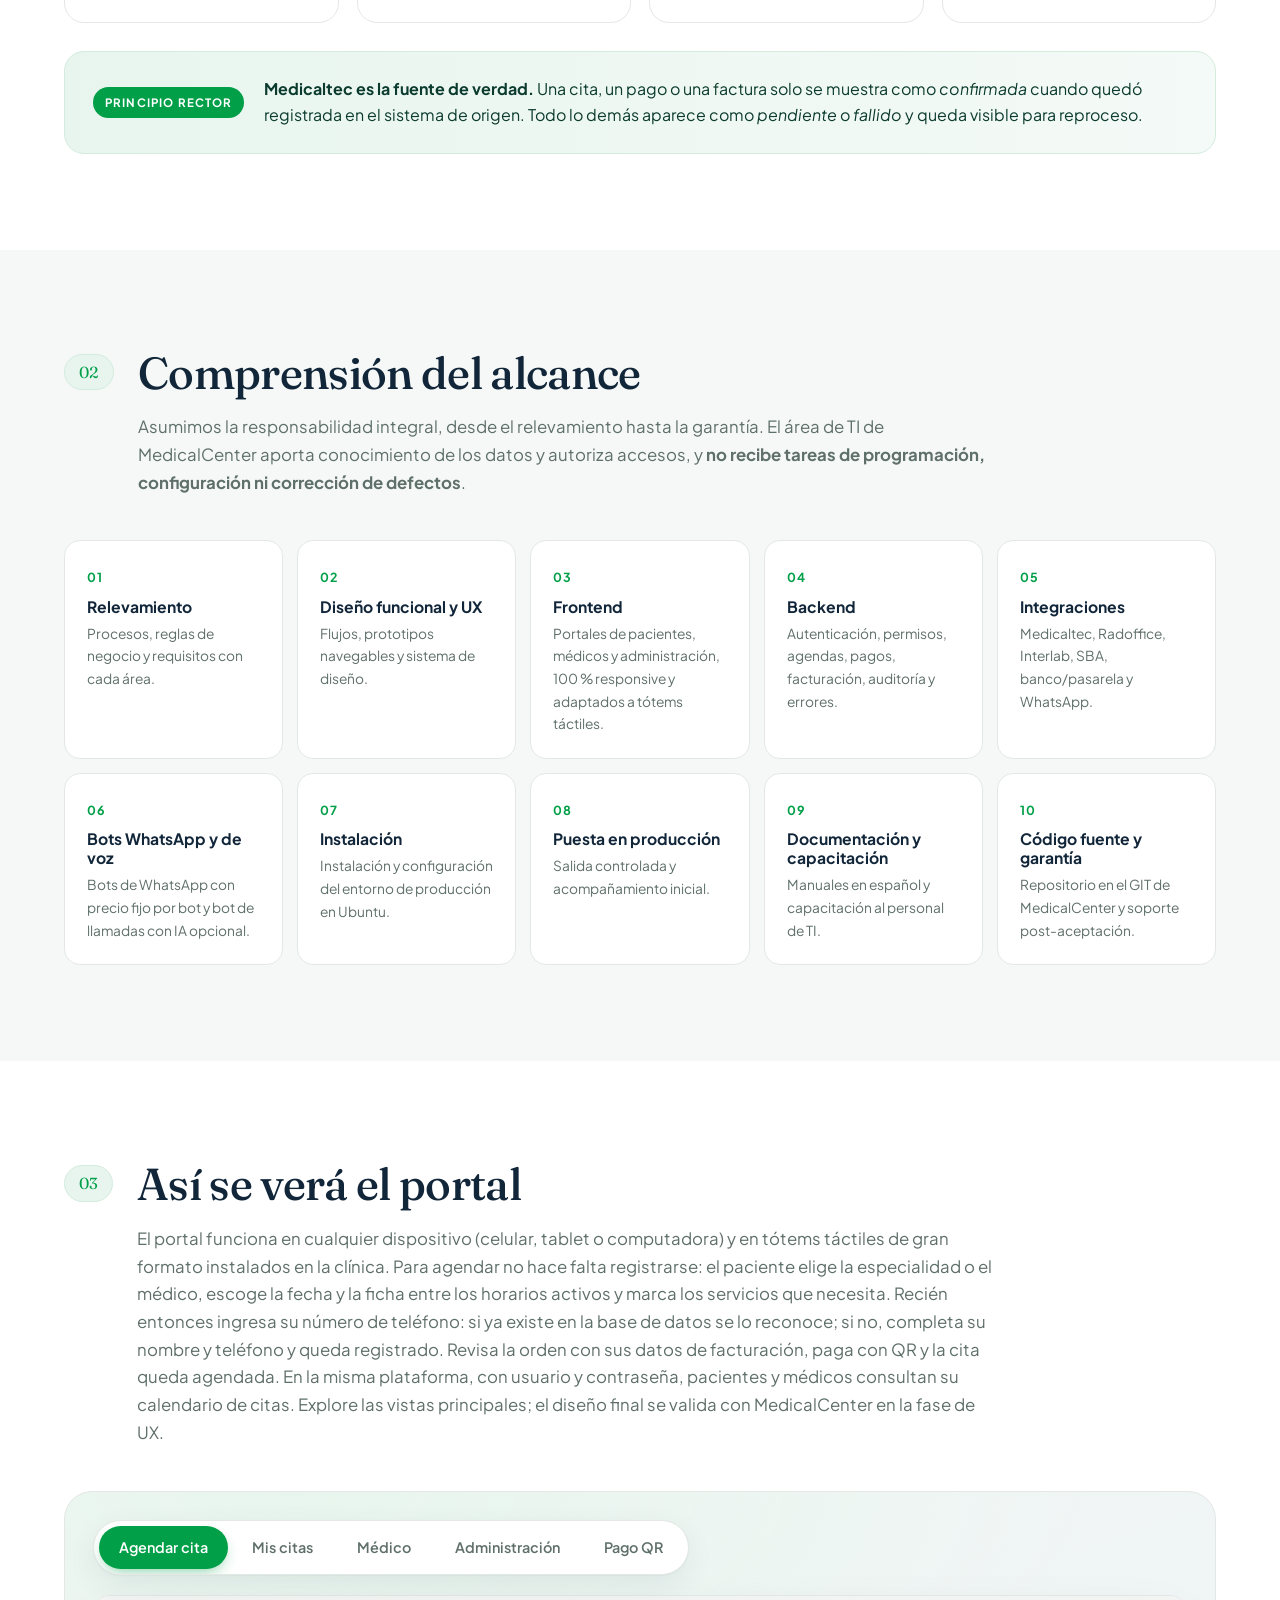
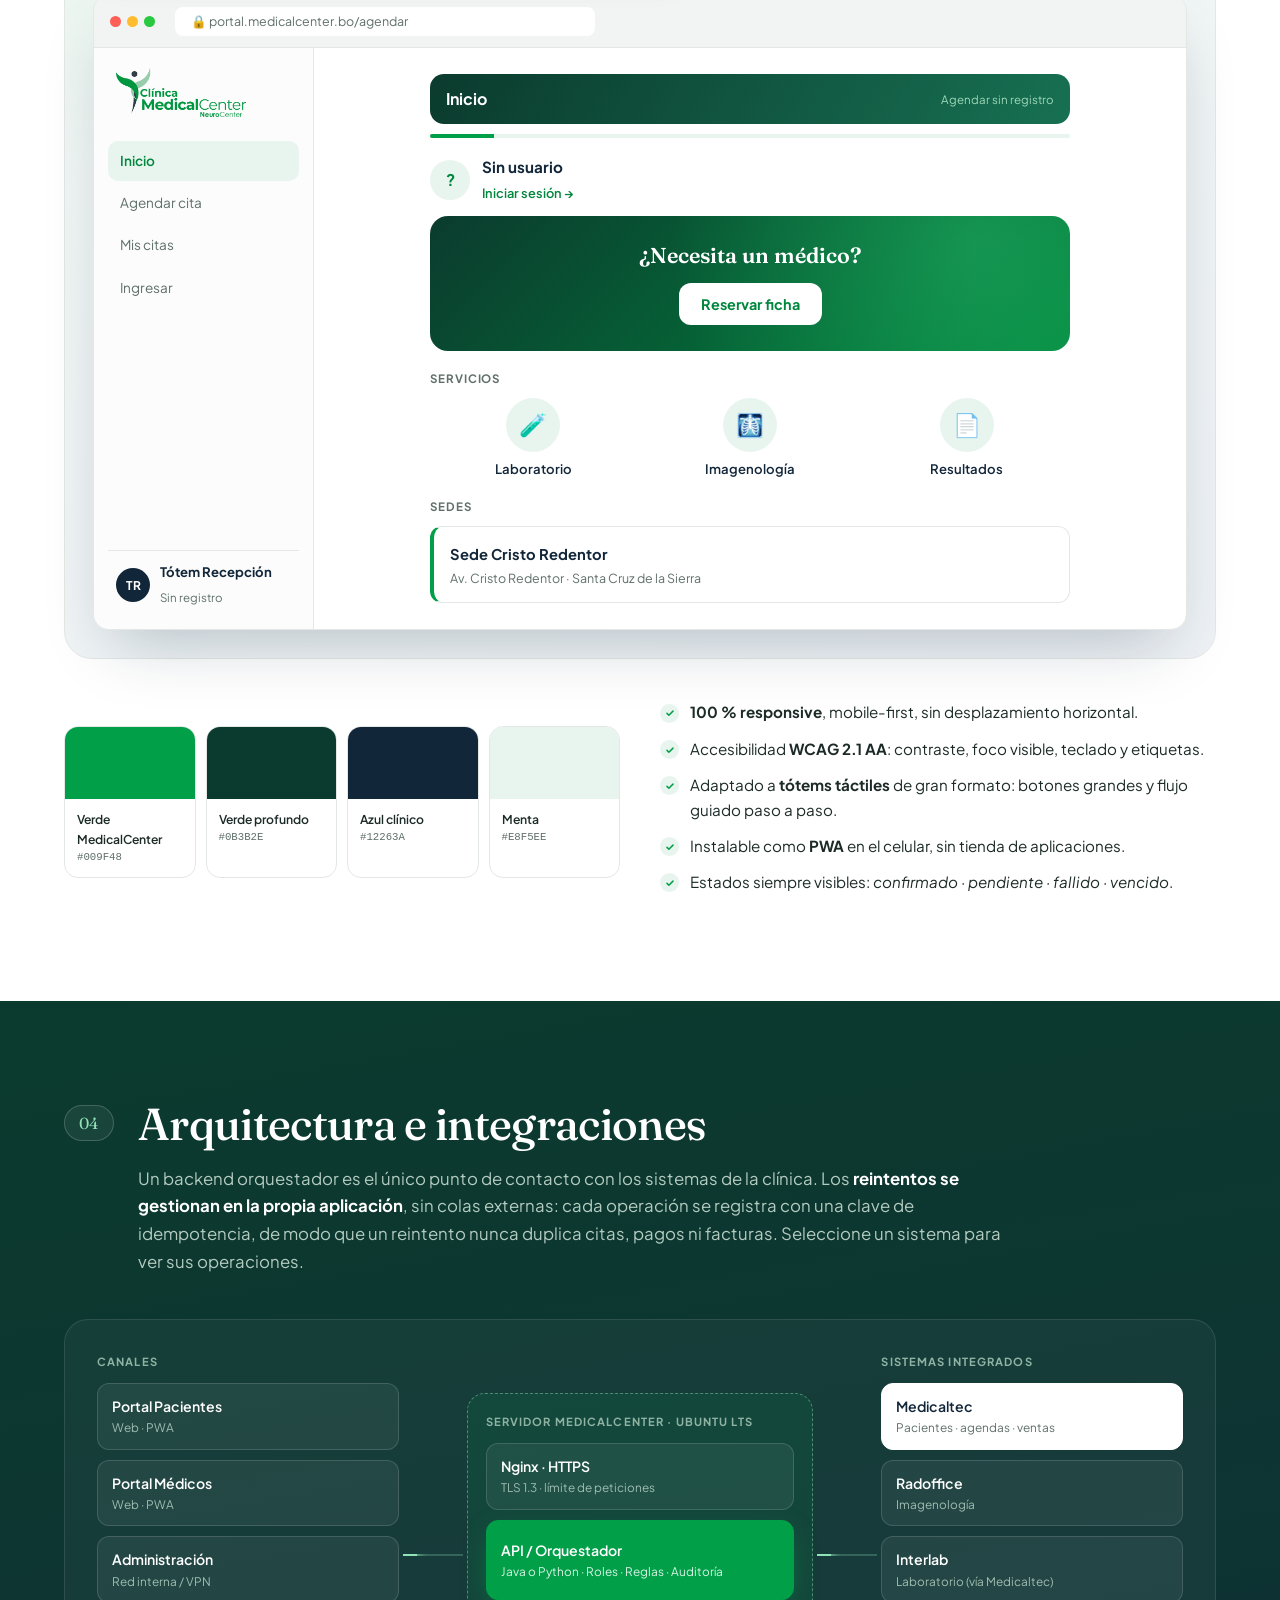
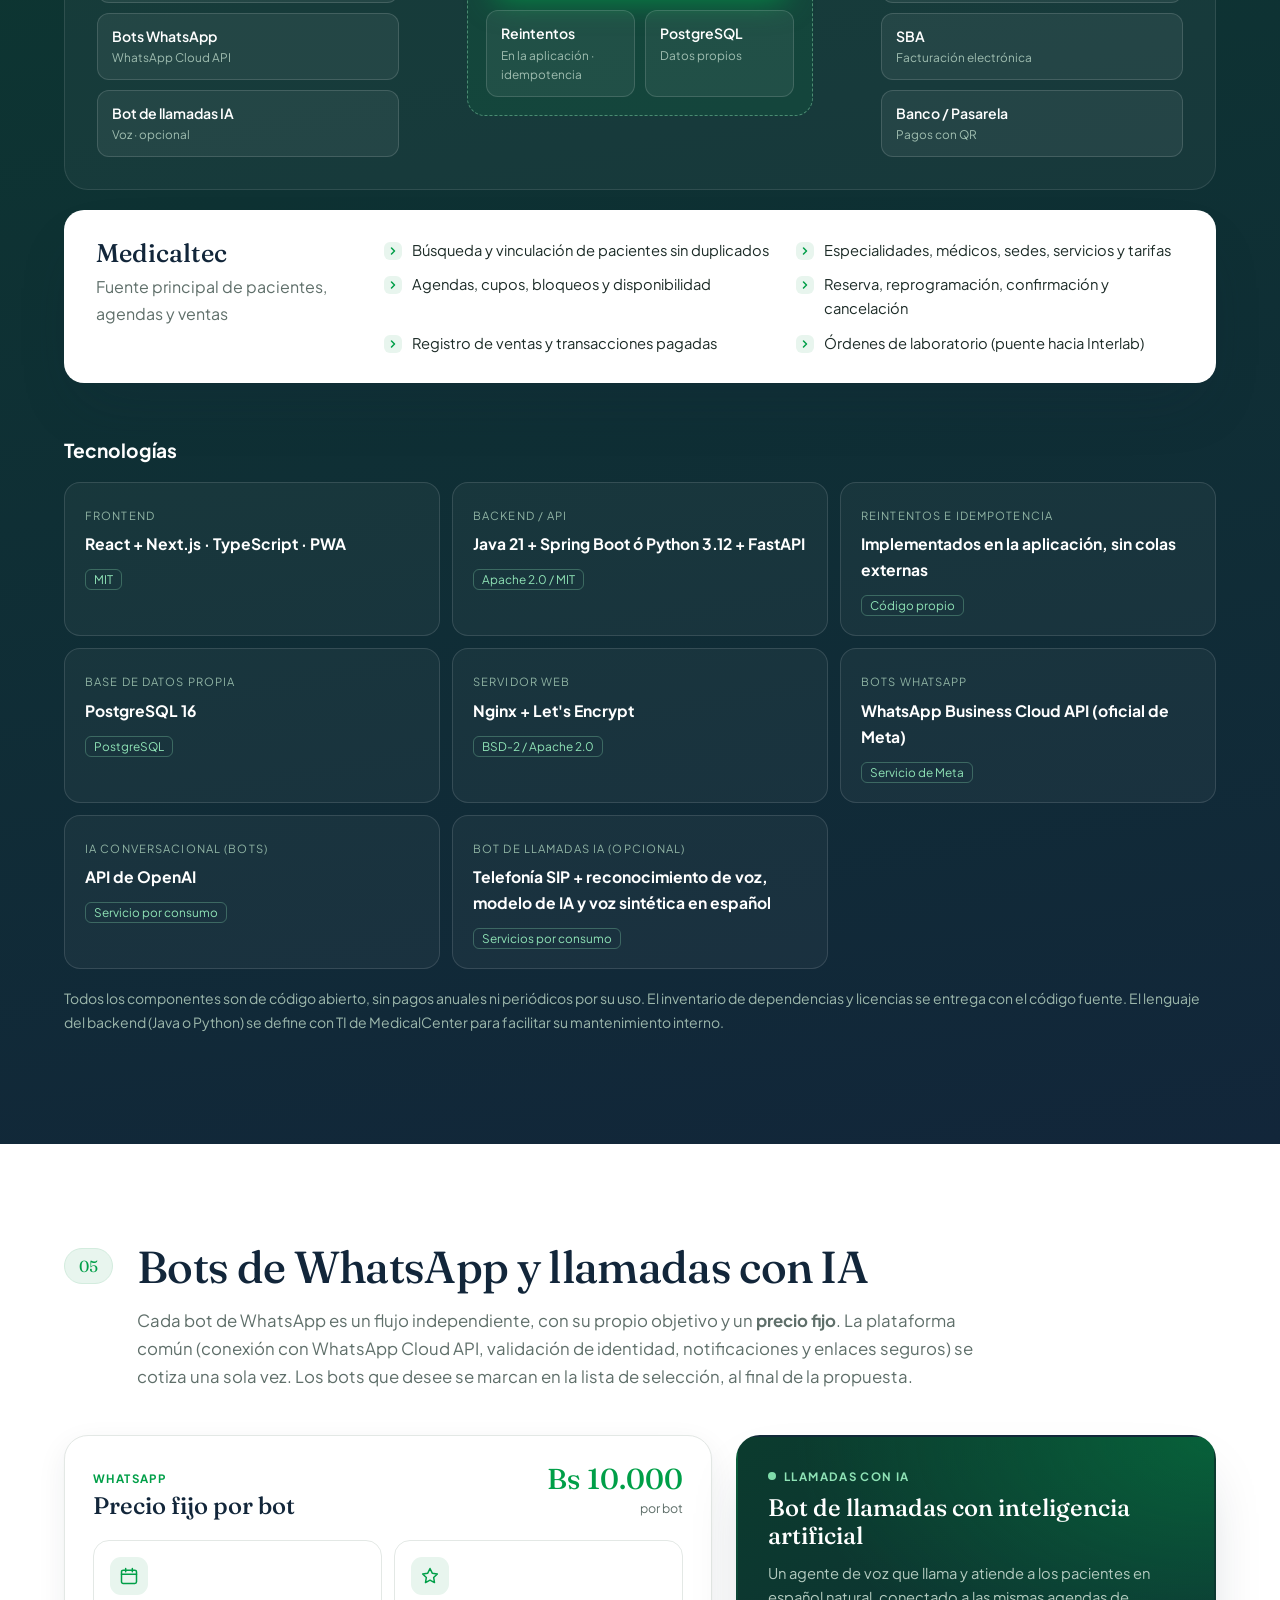
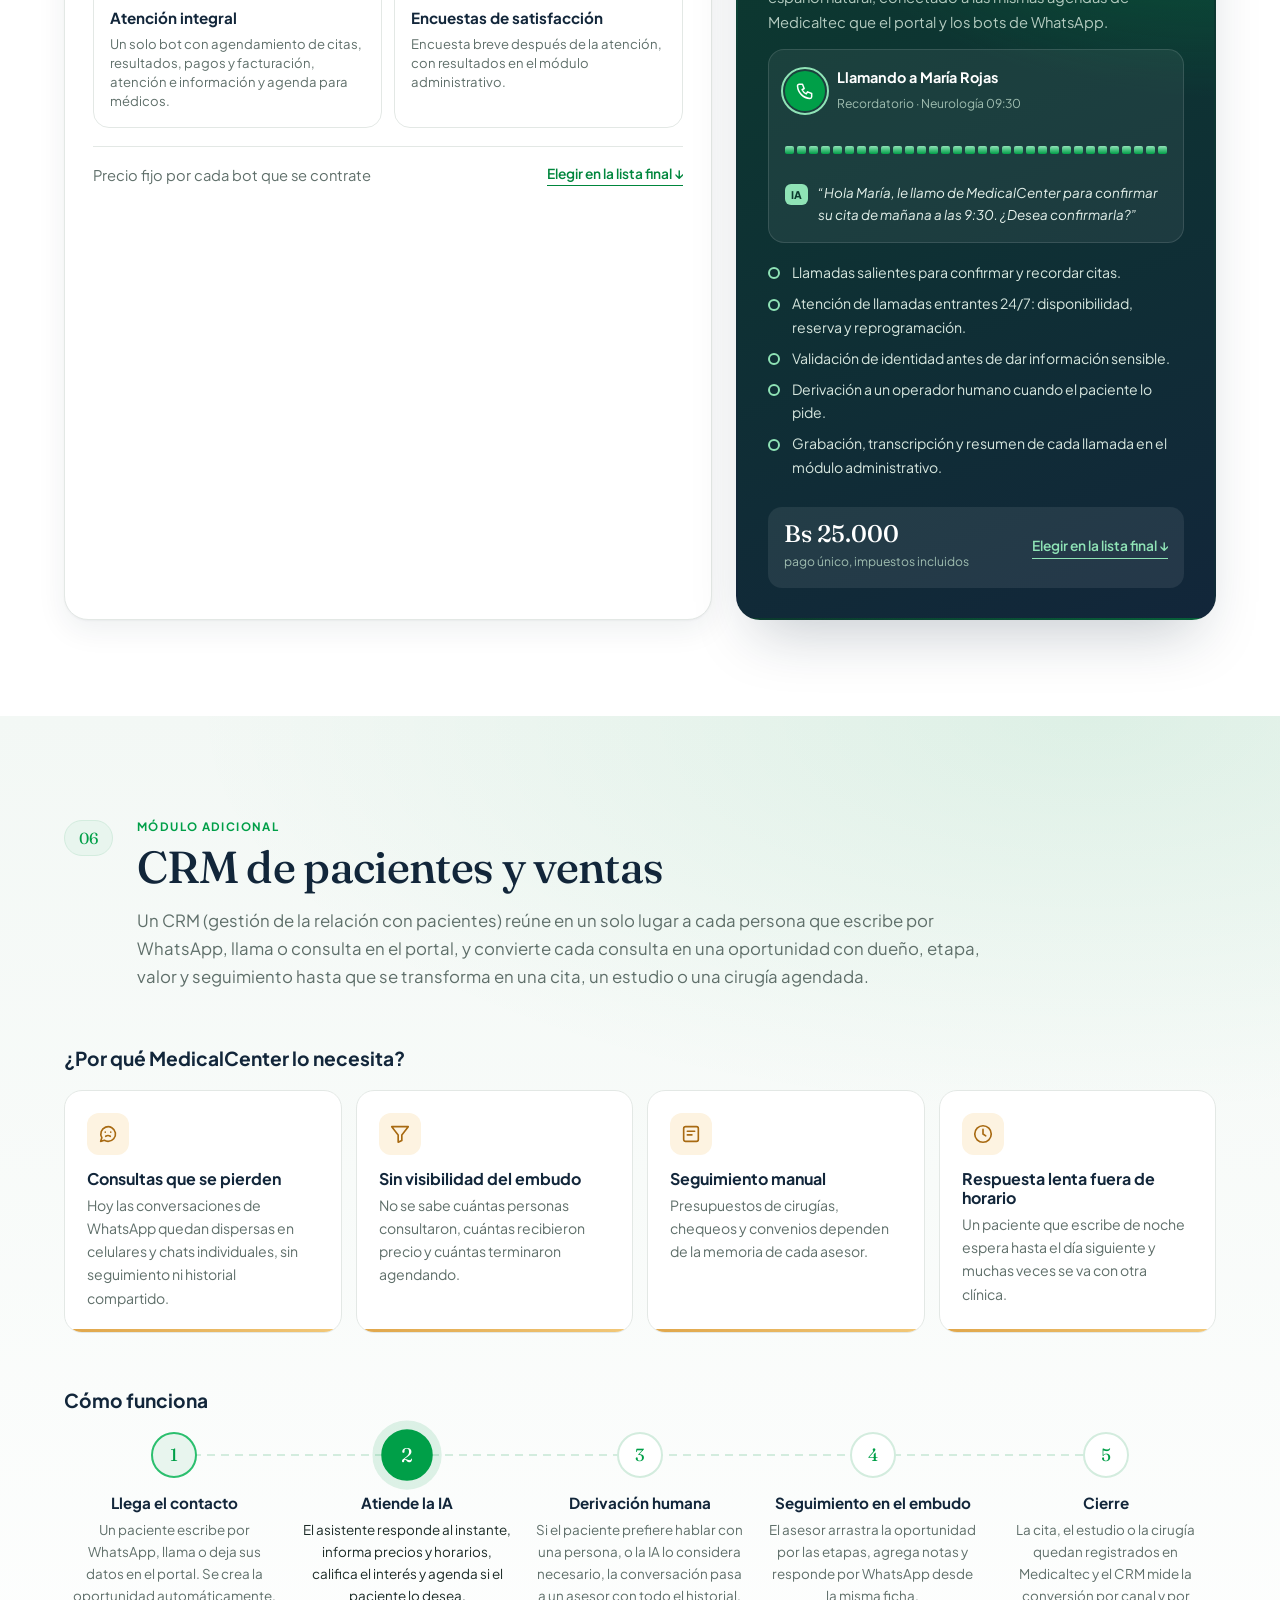
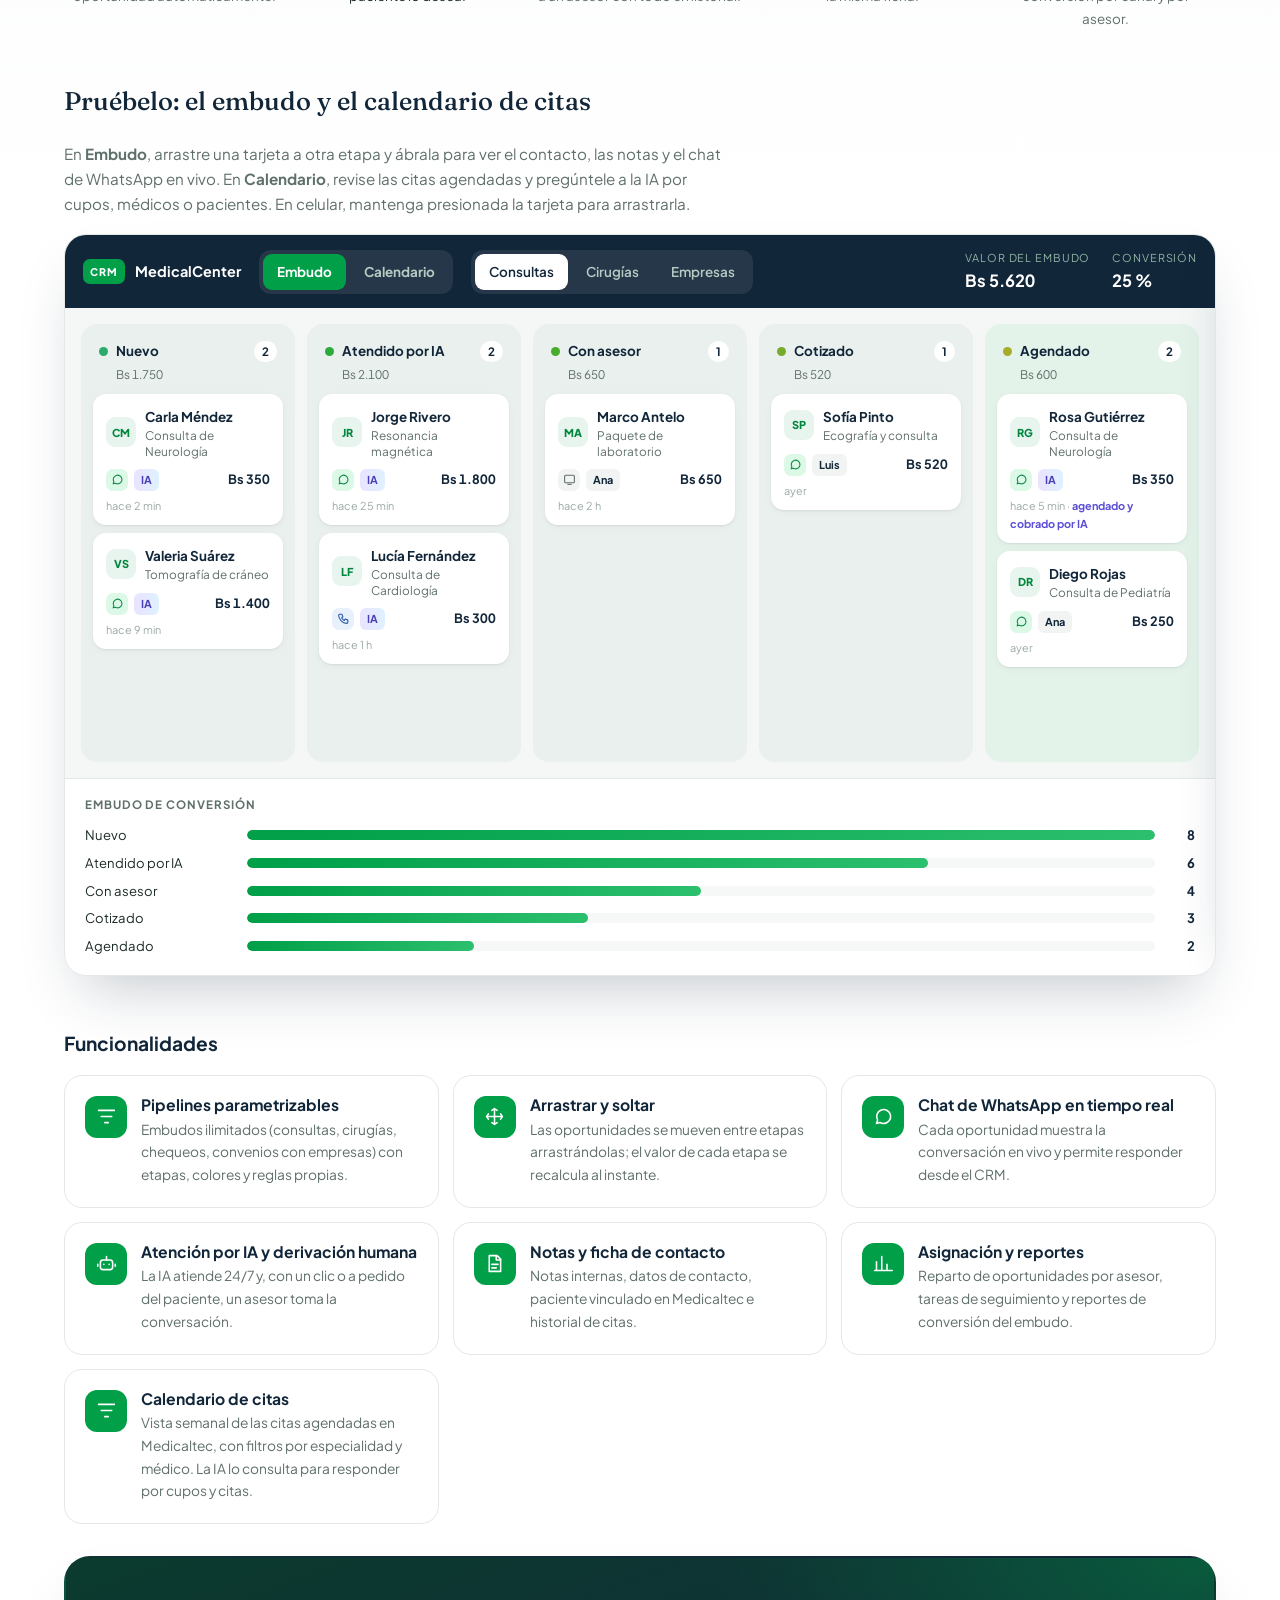
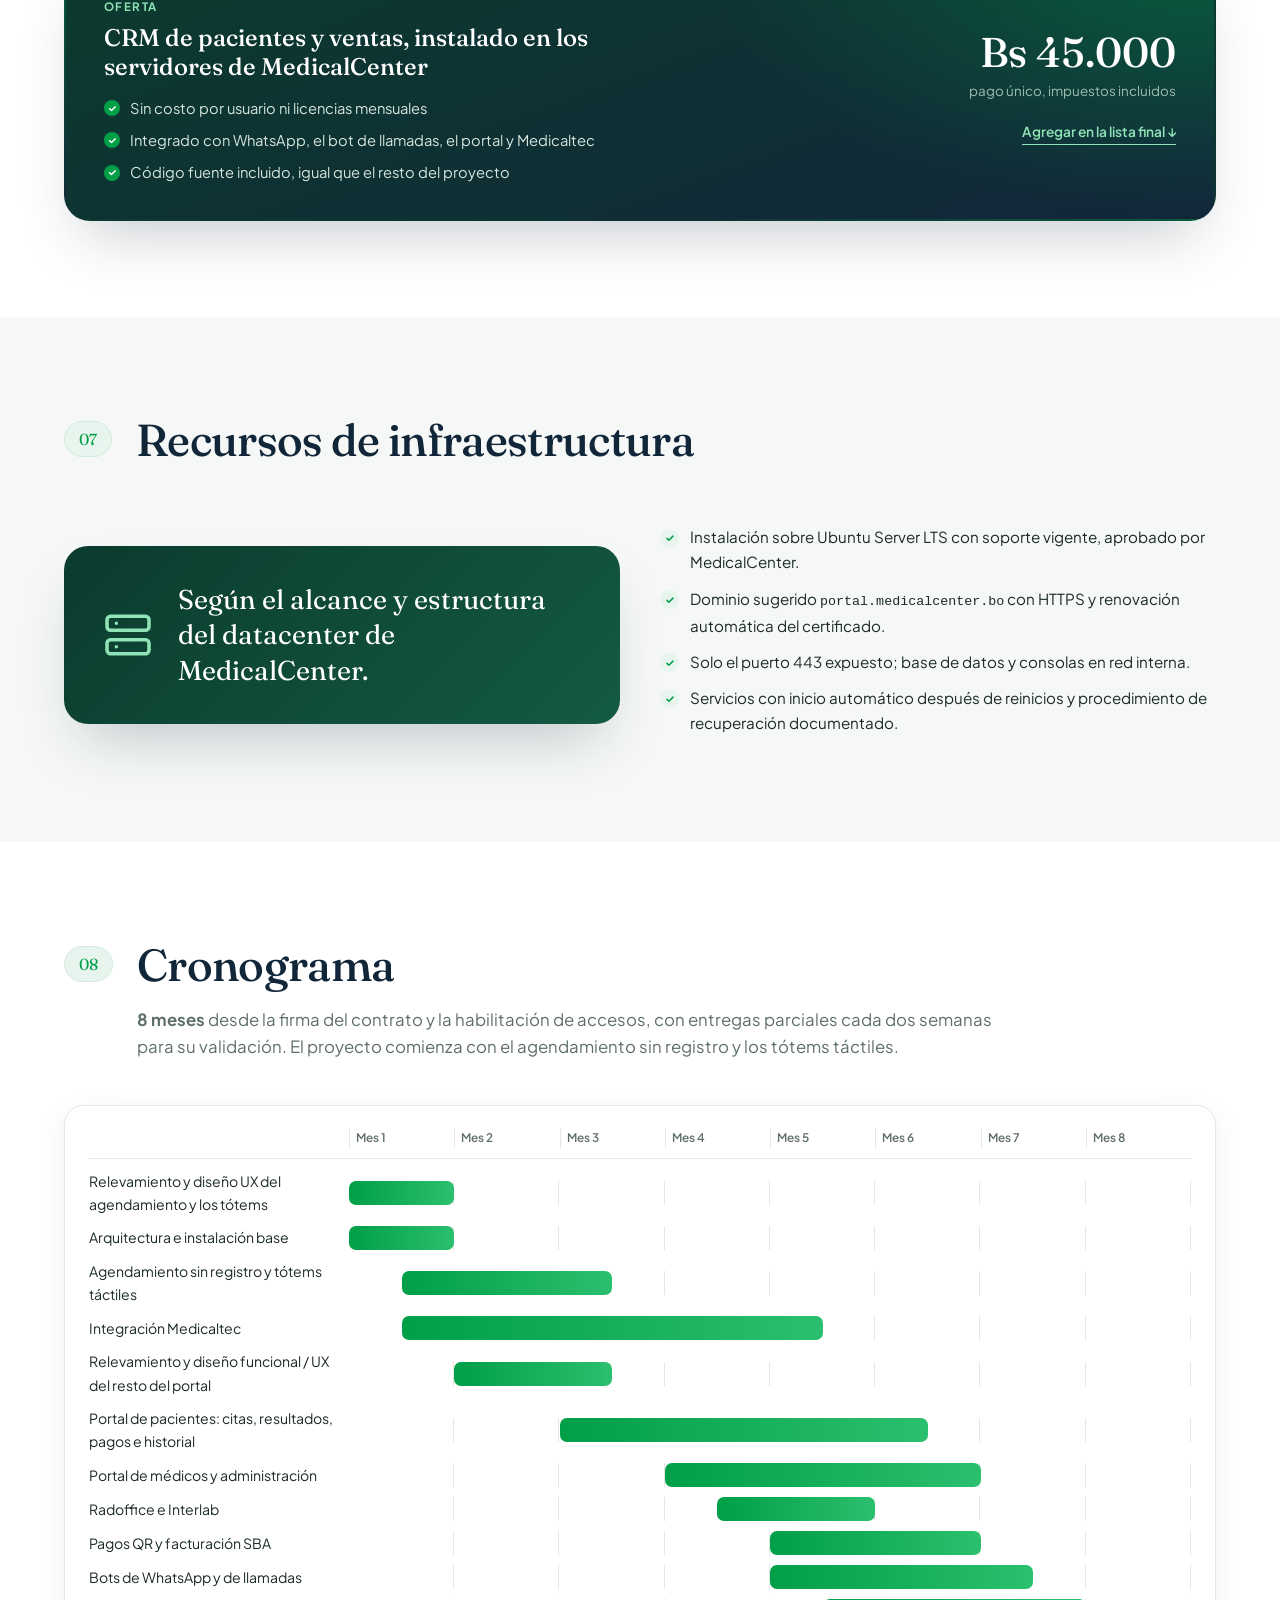
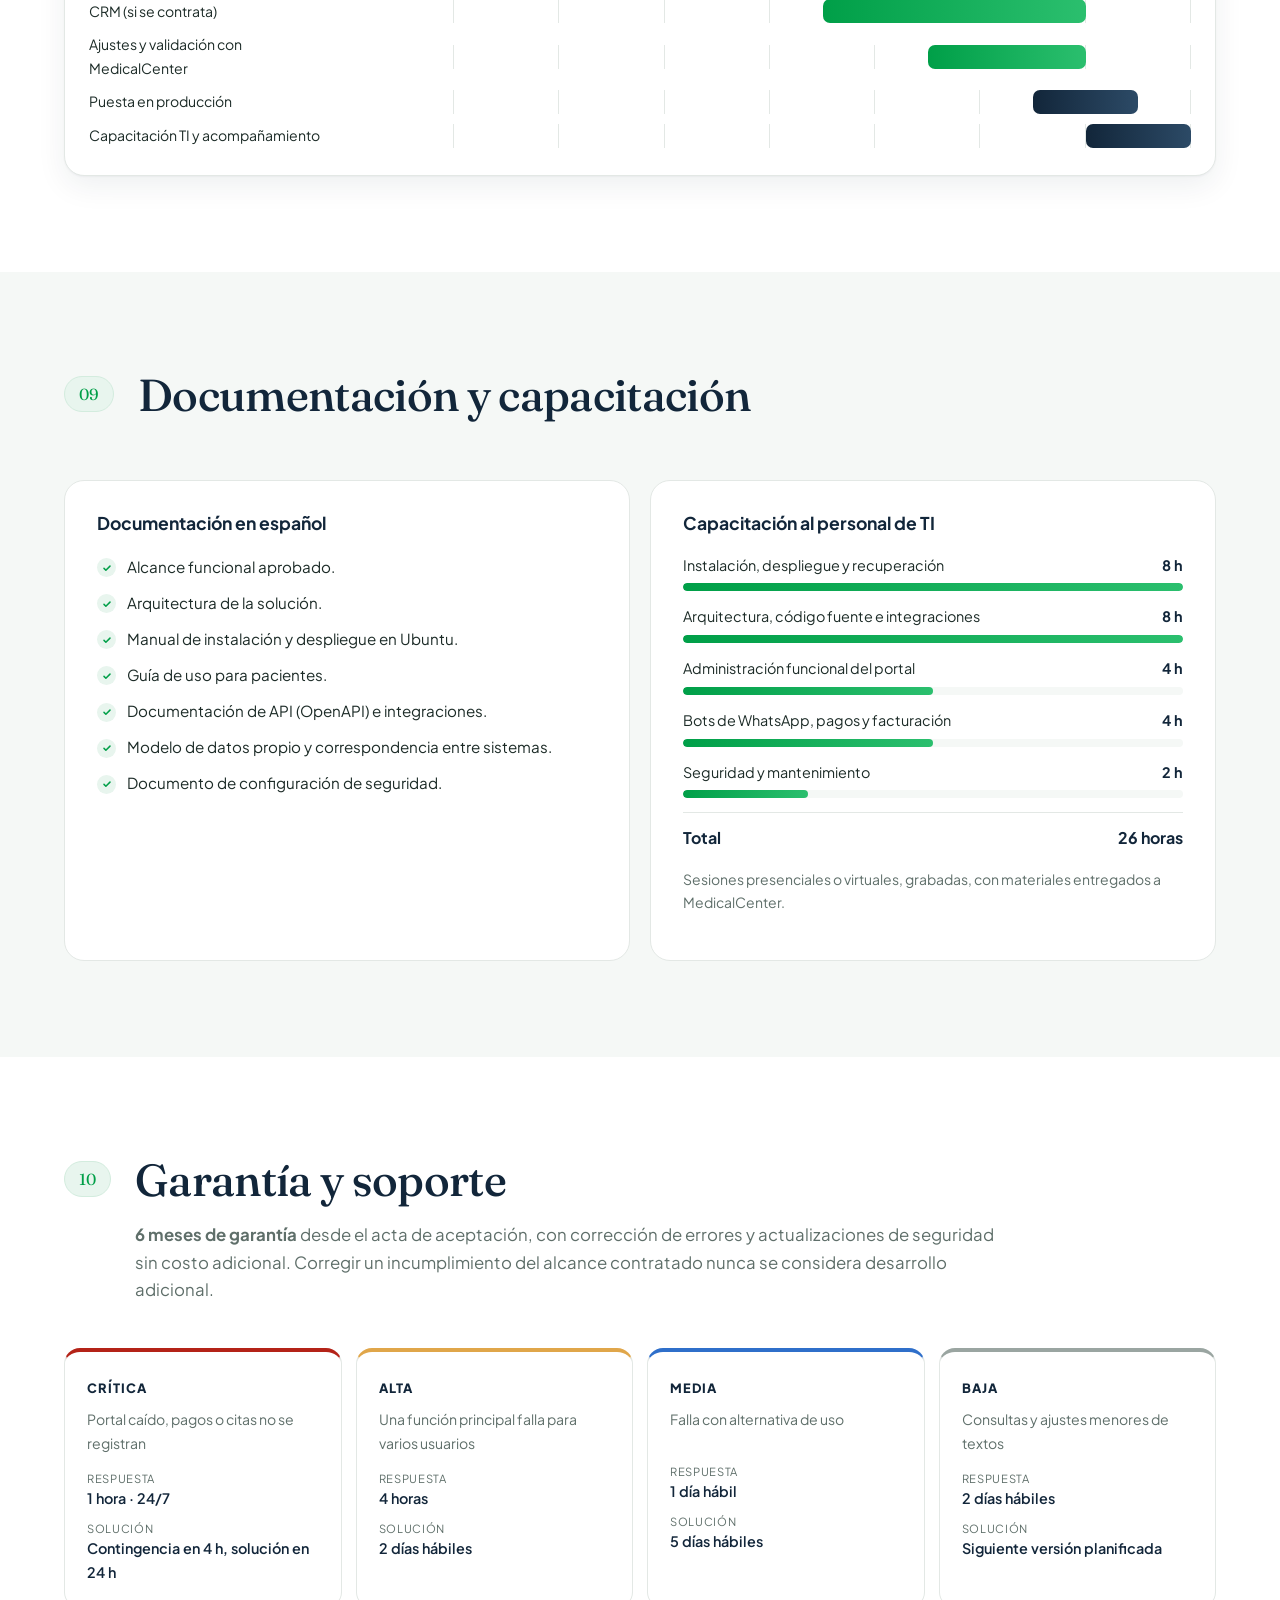
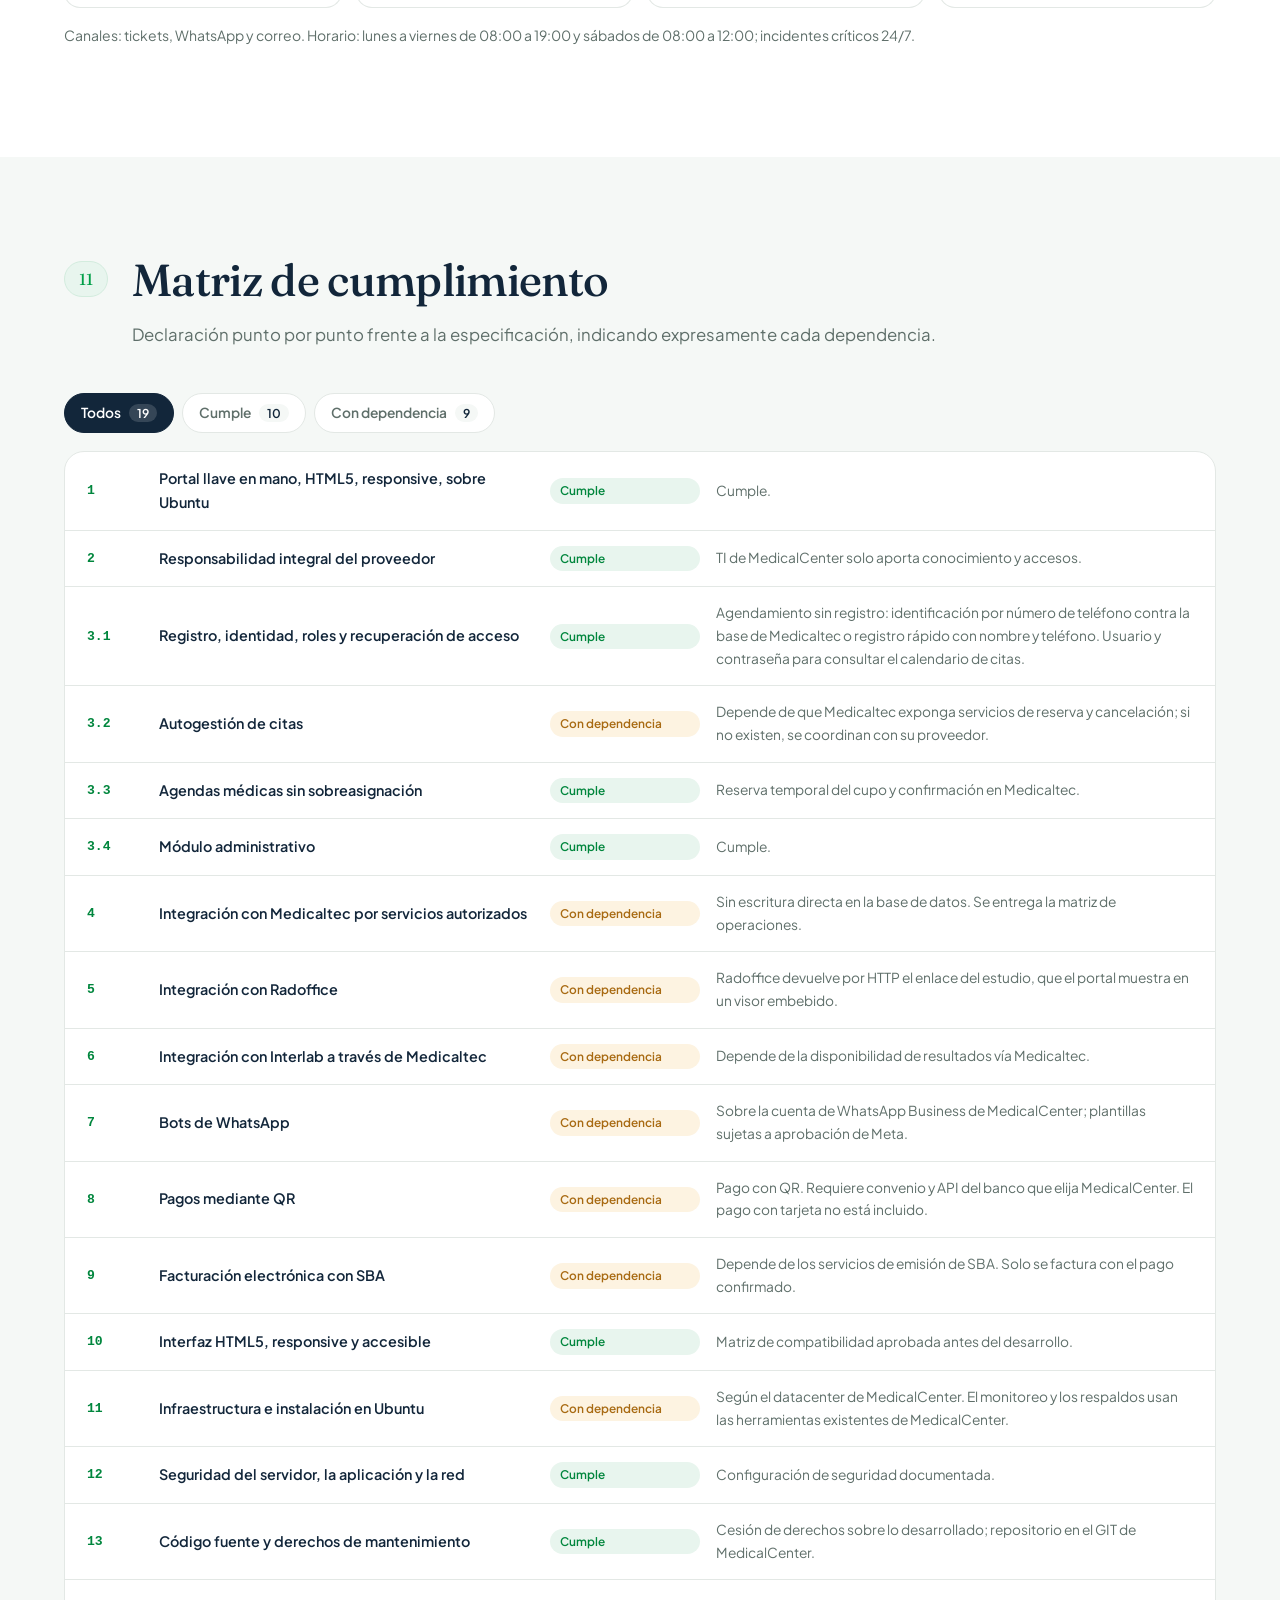
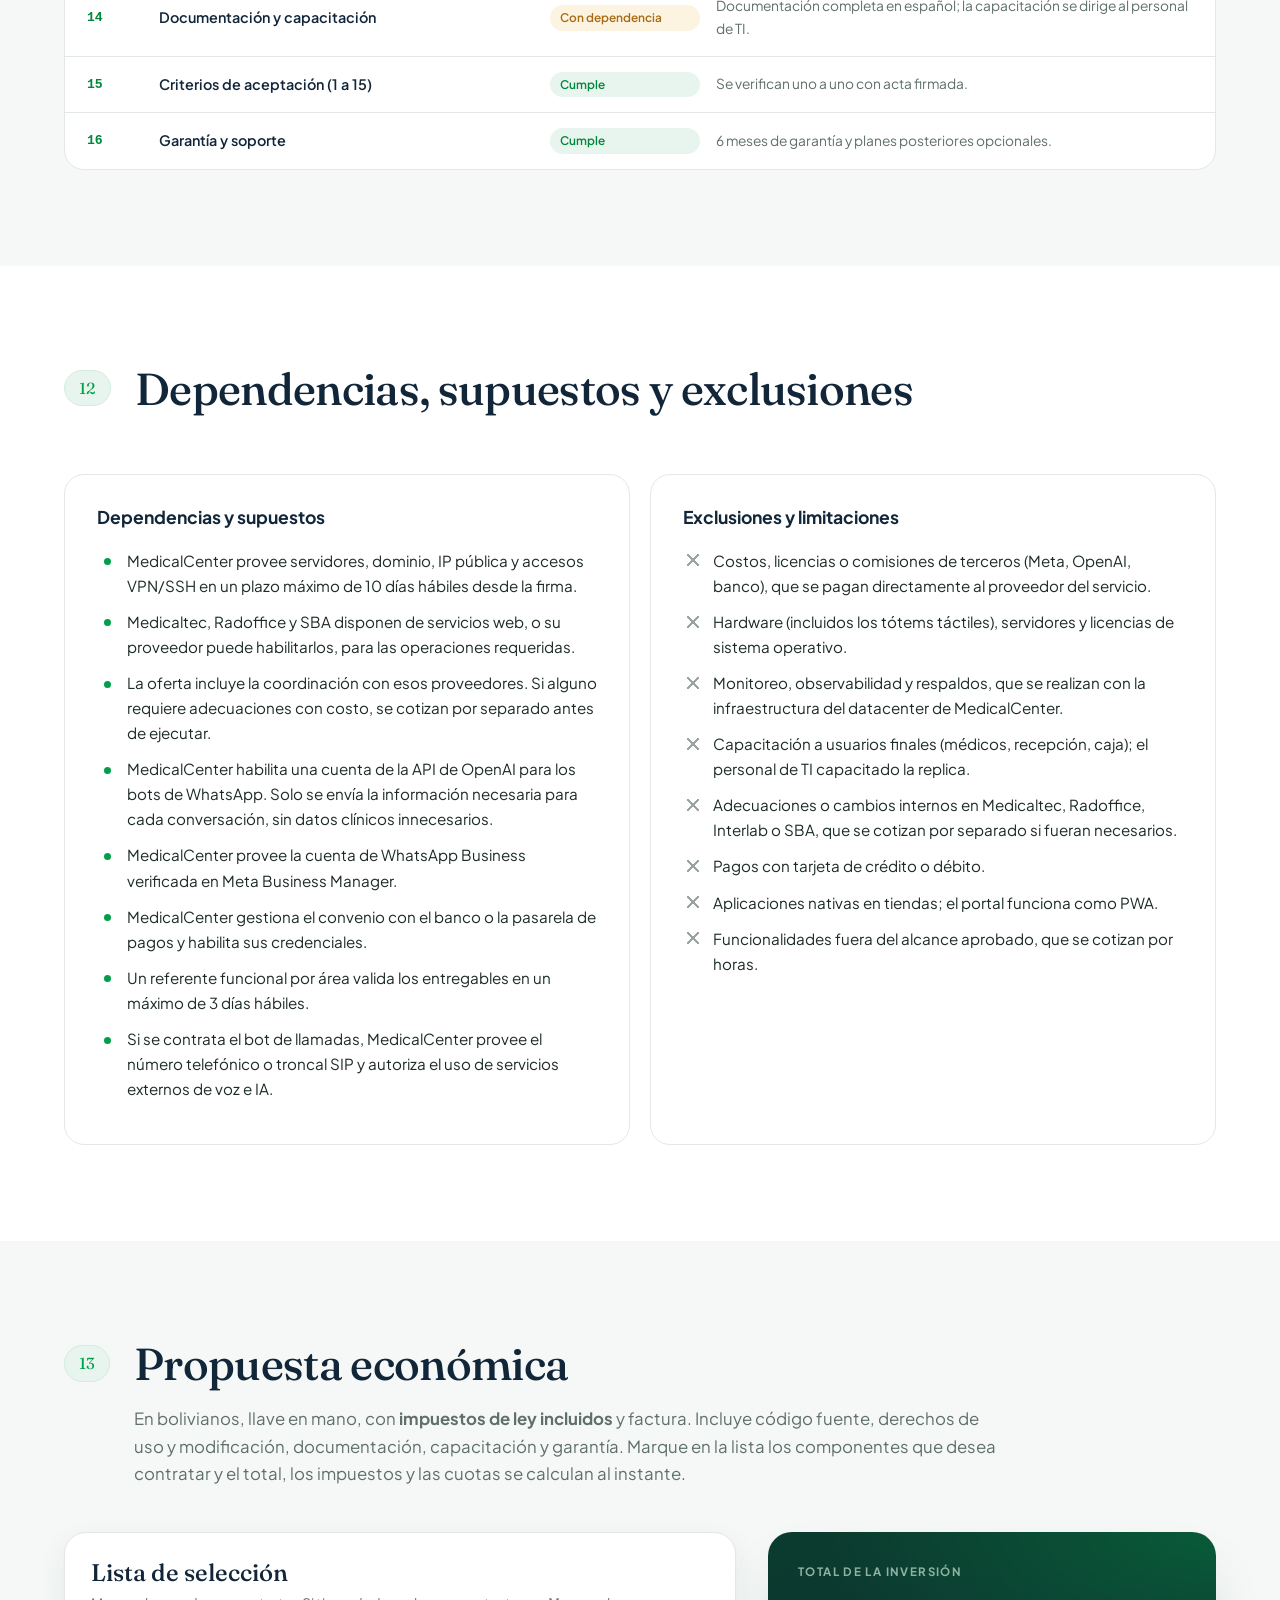
==== commit 042141da: "Demo de agendamiento guiado con el flujo de pantallas pedido Inicio, elección por especialidad o por" ====
--- a/index.html
+++ b/index.html
@@ -150,7 +150,7 @@
         <header class="sec__head reveal">
             <span class="sec__num">03</span>
             <div><h2>Así se verá el portal</h2>
-            <p class="sec__sub">El portal funciona en cualquier dispositivo (celular, tablet o computadora) y en tótems táctiles de gran formato instalados en la clínica. Para agendar no hace falta registrarse: el paciente elige la especialidad o el médico, escoge fecha y horario entre los cupos activos y recién entonces ingresa su número de teléfono. Si ya existe en la base de datos se lo reconoce; si no, completa su nombre y teléfono y queda registrado. Luego paga con QR y la cita queda agendada. En la misma plataforma, con usuario y contraseña, pacientes y médicos consultan su calendario de citas. Explore las vistas principales; el diseño final se valida con MedicalCenter en la fase de UX.</p></div>
+            <p class="sec__sub">El portal funciona en cualquier dispositivo (celular, tablet o computadora) y en tótems táctiles de gran formato instalados en la clínica. Para agendar no hace falta registrarse: el paciente elige la especialidad o el médico, escoge la fecha y la ficha entre los horarios activos y marca los servicios que necesita. Recién entonces ingresa su número de teléfono: si ya existe en la base de datos se lo reconoce; si no, completa su nombre y teléfono y queda registrado. Revisa la orden con sus datos de facturación, paga con QR y la cita queda agendada. En la misma plataforma, con usuario y contraseña, pacientes y médicos consultan su calendario de citas. Explore las vistas principales; el diseño final se valida con MedicalCenter en la fase de UX.</p></div>
         </header>
 
         <div class="demo reveal">
@@ -172,25 +172,9 @@
                         <div class="app__user"><i>MR</i><div><b id="demo-user">María Rojas</b><small id="demo-role">Paciente</small></div></div>
                     </aside>
 
-                    <!-- Agendar cita (sin registro) -->
+                    <!-- Agendar cita (sin registro): recorrido guiado, generado en index.js -->
                     <div class="app__main panel is-on" data-panel="paciente" role="tabpanel">
-                        <div class="app__top"><p class="app__hello">Agende su cita · <strong>sin registrarse</strong></p>
-                            <div class="seg"><span>1 Especialidad</span><span class="on">2 Horario</span><span>3 Teléfono</span><span>4 Pago</span></div></div>
-                        <div class="tiles">
-                            <div class="tile"><small>Especialidad</small><b>Neurología</b><span class="pill pill--ok">Elegida</span></div>
-                            <div class="tile"><small>Médico</small><b>Dr. R. Salvatierra</b><span class="pill pill--ok">Elegido</span></div>
-                            <div class="tile"><small>Sede</small><b>Cristo Redentor</b><span class="pill pill--mute">Cambiar</span></div>
-                        </div>
-                        <div class="list">
-                            <p class="list__title">Horarios disponibles</p>
-                            <div class="row"><span>Jue 08 oct</span><b>09:00</b><span class="pill pill--ok">Disponible</span><button class="mini">Elegir</button></div>
-                            <div class="row"><span>Jue 08 oct</span><b>09:30</b><span class="pill pill--ok">Disponible</span><button class="mini mini--solid" data-goto="pago">Elegir</button></div>
-                            <div class="row"><span>Vie 09 oct</span><b>15:00</b><span class="pill pill--ok">Disponible</span><button class="mini">Elegir</button></div>
-                        </div>
-                        <div class="next">
-                            <div><small>Paso 3 · Su número de teléfono</small><b>+591 7•• ••• 21</b><span>Si ya es paciente lo reconocemos; si no, solo pedimos su nombre y teléfono.</span></div>
-                            <div class="next__act"><button class="mini" data-goto="pago">Continuar al pago QR</button></div>
-                        </div>
+                        <div class="bk" id="bk" aria-live="polite"></div>
                     </div>
 
                     <!-- Mis citas (usuario y contraseña) -->
--- a/style.css
+++ b/style.css
@@ -900,3 +900,100 @@
     .sec__head, .h3 { break-after: avoid; }
     .sign { margin-bottom: 0; }
 }
+
+/* ---------- agendar cita sin registro (demo guiada) ---------- */
+.bk { max-width: 640px; margin: 0 auto; }
+.bk__bar { display: flex; align-items: center; gap: 12px; padding: 12px 16px; border-radius: 14px; background: linear-gradient(120deg, var(--green-900), #177052); color: #fff; }
+.bk__bar b { font-size: 1rem; }
+.bk__bar small { margin-left: auto; font-size: .72rem; color: #9fd8b9; }
+.bk__back { width: 30px; height: 30px; border-radius: 50%; border: 0; background: rgba(255,255,255,.14); color: #fff; font-size: 1.3rem; line-height: 1; cursor: pointer; }
+.bk__prog { height: 4px; border-radius: 4px; background: var(--mint); margin: 10px 0 16px; overflow: hidden; }
+.bk__prog i { display: block; height: 100%; background: var(--green); transition: width .4s var(--ease); }
+.bk__body { display: flex; flex-direction: column; gap: 10px; animation: fadeIn .35s var(--ease); }
+.bk__h { margin: 8px 0 0; font-size: .72rem; font-weight: 700; letter-spacing: .08em; text-transform: uppercase; color: var(--muted); }
+.bk__lead { margin: 0 0 4px; font-size: 1.02rem; color: var(--navy); }
+.bk__lead--c { text-align: center; }
+.bk__btn { font: 700 .9rem var(--sans); color: #fff; background: var(--green); border: 0; border-radius: 12px; padding: 12px 22px; cursor: pointer; transition: background .2s; }
+.bk__btn:hover { background: var(--green-600); }
+.bk__btn:disabled { opacity: .5; cursor: default; }
+.bk__btn--wide { width: 100%; margin-top: 4px; }
+.bk__user { display: flex; align-items: center; gap: 12px; }
+.bk__user i { font-style: normal; display: grid; place-items: center; width: 40px; height: 40px; border-radius: 50%; background: var(--mint); color: var(--green-600); font-weight: 700; }
+.bk__user b { display: block; color: var(--navy); font-size: .95rem; }
+.bk__user a, .bk__alt a { font-size: .8rem; color: var(--green-600); cursor: pointer; font-weight: 600; }
+.bk__hero { border-radius: 18px; padding: 26px 20px; text-align: center; color: #fff; background: radial-gradient(circle at 85% 20%, rgba(43,191,110,.45), transparent 55%), linear-gradient(135deg, var(--green-900), var(--green-600)); }
+.bk__hero p { font: 600 1.35rem var(--serif); margin: 0 0 14px; }
+.bk__hero .bk__btn { background: #fff; color: var(--green-600); }
+.bk__icons { display: grid; grid-template-columns: repeat(3, minmax(0, 1fr)); gap: 10px; }
+.bk__icons span { display: flex; flex-direction: column; align-items: center; gap: 6px; font-size: .82rem; color: var(--navy); font-weight: 600; }
+.bk__icons i { font-style: normal; display: grid; place-items: center; width: 54px; height: 54px; border-radius: 50%; background: var(--mint); font-size: 1.4rem; }
+.bk__item { display: flex; align-items: center; gap: 12px; width: 100%; text-align: left; padding: 14px 16px; border: 1px solid var(--line); border-left: 4px solid var(--green); border-radius: 12px; background: #fff; cursor: pointer; transition: border-color .2s, transform .2s; }
+.bk__item:hover { border-color: var(--green); transform: translateX(3px); }
+.bk__item b { color: var(--navy); font-size: .92rem; }
+.bk__item small { display: block; color: var(--muted); font-size: .78rem; }
+.bk__item--static { display: block; cursor: default; }
+.bk__item--static:hover { transform: none; }
+.bk__chev { font-style: normal; margin-left: auto; display: grid; place-items: center; width: 28px; height: 28px; border-radius: 50%; background: var(--green); color: #fff; font-size: 1.1rem; flex: none; }
+.bk__search { padding: 11px 14px; border-radius: 12px; background: var(--tint); border: 1px solid var(--line); color: var(--muted); font-size: .86rem; }
+.bk__doc > i { font-style: normal; display: grid; place-items: center; width: 40px; height: 40px; border-radius: 50%; background: var(--mint); color: var(--green-600); font-weight: 700; font-size: .8rem; flex: none; }
+.bk__doc span b { display: block; }
+.bk__doc span small { color: var(--green-600); font-weight: 600; }
+.bk__doc--head { display: flex; align-items: center; gap: 12px; padding: 12px 14px; border: 1px solid var(--line); border-radius: 12px; }
+.bk__doc--head b { color: var(--navy); font-size: .92rem; }
+.bk__doc--head em { margin-left: auto; font-style: normal; text-align: right; font-weight: 700; color: var(--green-600); font-size: .85rem; }
+.bk__hours { display: grid; grid-template-columns: repeat(5, minmax(0, 1fr)); gap: 6px; }
+.bk__hours span { font-size: .72rem; color: var(--muted); padding: 6px; border-radius: 8px; background: var(--tint); text-align: center; }
+.bk__hours b { display: block; color: var(--green-600); font-size: .74rem; }
+.bk__days { display: grid; grid-template-columns: repeat(4, minmax(0, 1fr)); gap: 8px; }
+.bk__days button { border: 1px solid var(--line); border-radius: 12px; background: var(--tint); padding: 8px 4px; cursor: pointer; color: var(--muted); }
+.bk__days button small { display: block; font-size: .72rem; text-transform: uppercase; }
+.bk__days button b { font-size: 1.3rem; color: var(--navy); }
+.bk__days button.on { background: var(--green-900); border-color: var(--green-900); color: #9fd8b9; }
+.bk__days button.on b { color: #fff; }
+.bk__fichas { display: grid; grid-template-columns: repeat(4, minmax(0, 1fr)); gap: 8px; }
+.bk__fichas button { border: 1px solid var(--line); border-radius: 12px; background: #fff; padding: 10px 6px; cursor: pointer; text-align: center; transition: border-color .2s; }
+.bk__fichas button:hover, .bk__fichas button.on { border-color: var(--green); background: var(--mint); }
+.bk__fichas small { display: block; font-size: .7rem; color: var(--muted); }
+.bk__fichas b { display: block; font-size: 1.25rem; color: var(--green-600); }
+.bk__fichas span { font-size: .78rem; color: var(--navy); font-weight: 600; }
+.bk__empty { padding: 18px; border-radius: 12px; background: var(--tint); text-align: center; color: var(--muted); font-size: .88rem; }
+.bk__svc { display: flex; align-items: center; gap: 12px; padding: 12px 14px; border: 1px solid var(--line); border-left: 4px solid var(--green); border-radius: 12px; cursor: pointer; }
+.bk__svc input { width: 20px; height: 20px; accent-color: var(--green); }
+.bk__svc b { color: var(--navy); font-size: .9rem; }
+.bk__svc span { margin-left: auto; font-weight: 700; color: var(--green-600); font-size: .9rem; }
+.bk__foot { display: flex; align-items: center; justify-content: space-between; gap: 12px; margin-top: 6px; padding: 14px 16px; border-radius: 14px; background: var(--navy); color: #fff; }
+.bk__foot small { display: block; font-size: .74rem; color: #b8c8d6; }
+.bk__foot b { font-size: 1.15rem; }
+.bk__notice { padding: 12px 14px; border-radius: 12px; background: var(--mint); color: var(--green-900); font-size: .88rem; border-left: 4px solid var(--green); }
+.bk__field { display: flex; flex-direction: column; gap: 4px; }
+.bk__field span { font-size: .74rem; font-weight: 700; color: var(--muted); text-transform: uppercase; letter-spacing: .05em; }
+.bk__field input { font: 500 .95rem var(--sans); padding: 11px 13px; border: 1px solid var(--line); border-radius: 10px; color: var(--navy); min-width: 0; }
+.bk__field input:focus { outline: 2px solid var(--green-200); border-color: var(--green); }
+.bk__grid2 { display: grid; grid-template-columns: repeat(2, minmax(0, 1fr)); gap: 10px; }
+.bk__found { font-size: .86rem; color: var(--green-600); }
+.bk__found--new { color: var(--amber); }
+.bk__alt { margin: 0; text-align: center; font-size: .8rem; color: var(--muted); }
+.bk__ticket { border-radius: 18px; padding: 18px; color: #fff; background: linear-gradient(135deg, var(--green-900), #177052); }
+.bk__ticket-doc { background: #fff; border-radius: 14px; padding: 14px; text-align: center; color: var(--navy); }
+.bk__ticket-doc i { font-style: normal; display: grid; place-items: center; width: 46px; height: 46px; margin: 0 auto 6px; border-radius: 50%; background: var(--mint); color: var(--green-600); font-weight: 700; }
+.bk__ticket-doc b { display: block; }
+.bk__ticket-doc small { color: var(--green-600); font-weight: 600; }
+.bk__ticket ul { list-style: none; margin: 14px 0; padding: 0; display: grid; gap: 6px; font-size: .9rem; }
+.bk__ticket-tot { text-align: center; border-top: 1px solid rgba(255,255,255,.2); padding-top: 12px; }
+.bk__ticket-tot b { display: block; font-size: 1.5rem; }
+.bk__ticket-tot small { display: block; font-size: .72rem; color: #9fd8b9; text-transform: uppercase; letter-spacing: .08em; }
+.bk__ticket-tot strong { font: 600 1.4rem var(--serif); }
+.bk__warn { padding: 10px 14px; border-radius: 10px; background: var(--red-bg); color: var(--red); font-size: .84rem; border-left: 4px solid var(--red); }
+.bk__tip { padding: 10px 14px; border-radius: 10px; background: var(--amber-bg); color: var(--amber); font-size: .84rem; }
+.bk__qr { display: flex; flex-direction: column; align-items: center; }
+.bk__qr small { color: var(--muted); font-size: .78rem; }
+.bk__qrbtns { display: flex; justify-content: center; gap: 8px; }
+.bk__done { text-align: center; padding: 20px 10px; }
+.bk__done i { font-style: normal; display: grid; place-items: center; width: 64px; height: 64px; margin: 0 auto 12px; border-radius: 50%; background: var(--green); color: #fff; font-size: 2rem; }
+.bk__done b { display: block; font-size: 1.2rem; color: var(--navy); margin-bottom: 6px; }
+.bk__done p { color: var(--muted); font-size: .88rem; }
+@media screen and (max-width: 560px) {
+    .bk__hours { grid-template-columns: repeat(3, minmax(0, 1fr)); }
+    .bk__fichas { grid-template-columns: repeat(2, minmax(0, 1fr)); }
+    .bk__grid2 { grid-template-columns: minmax(0, 1fr); }
+}
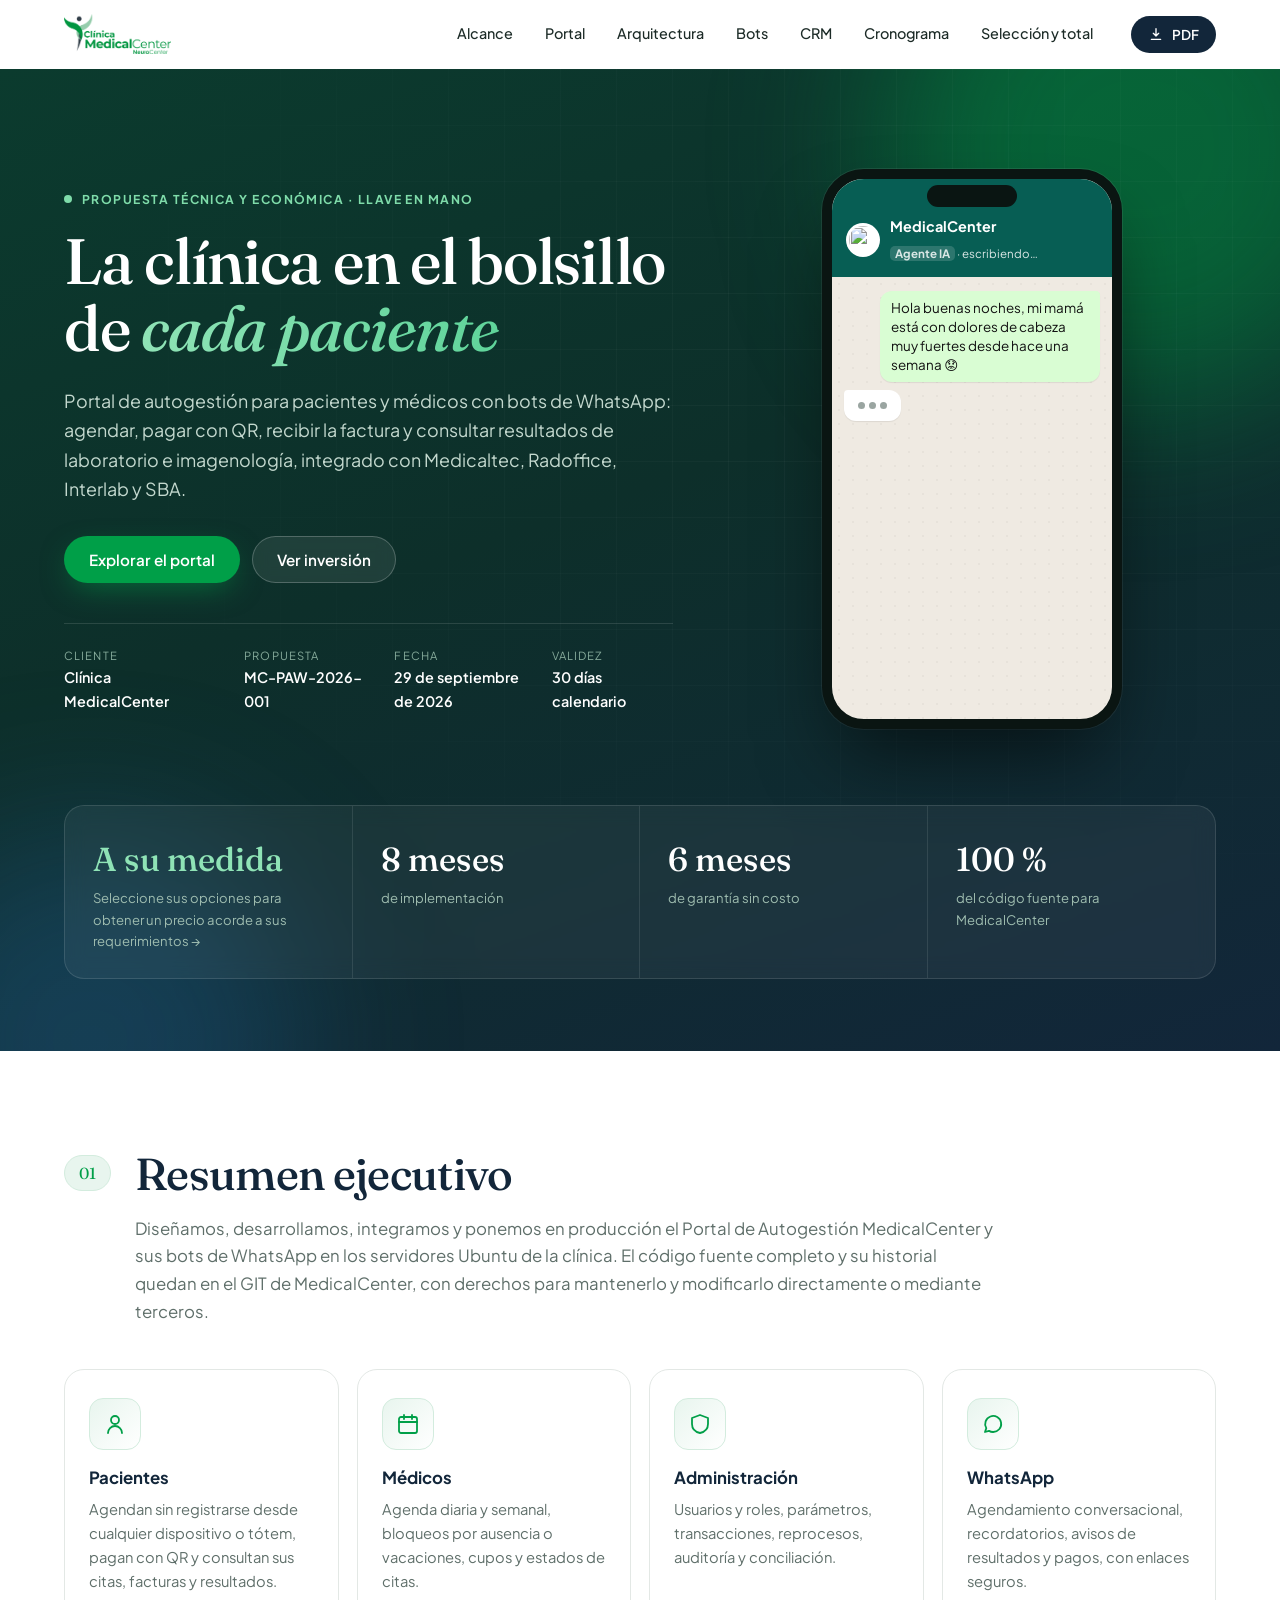
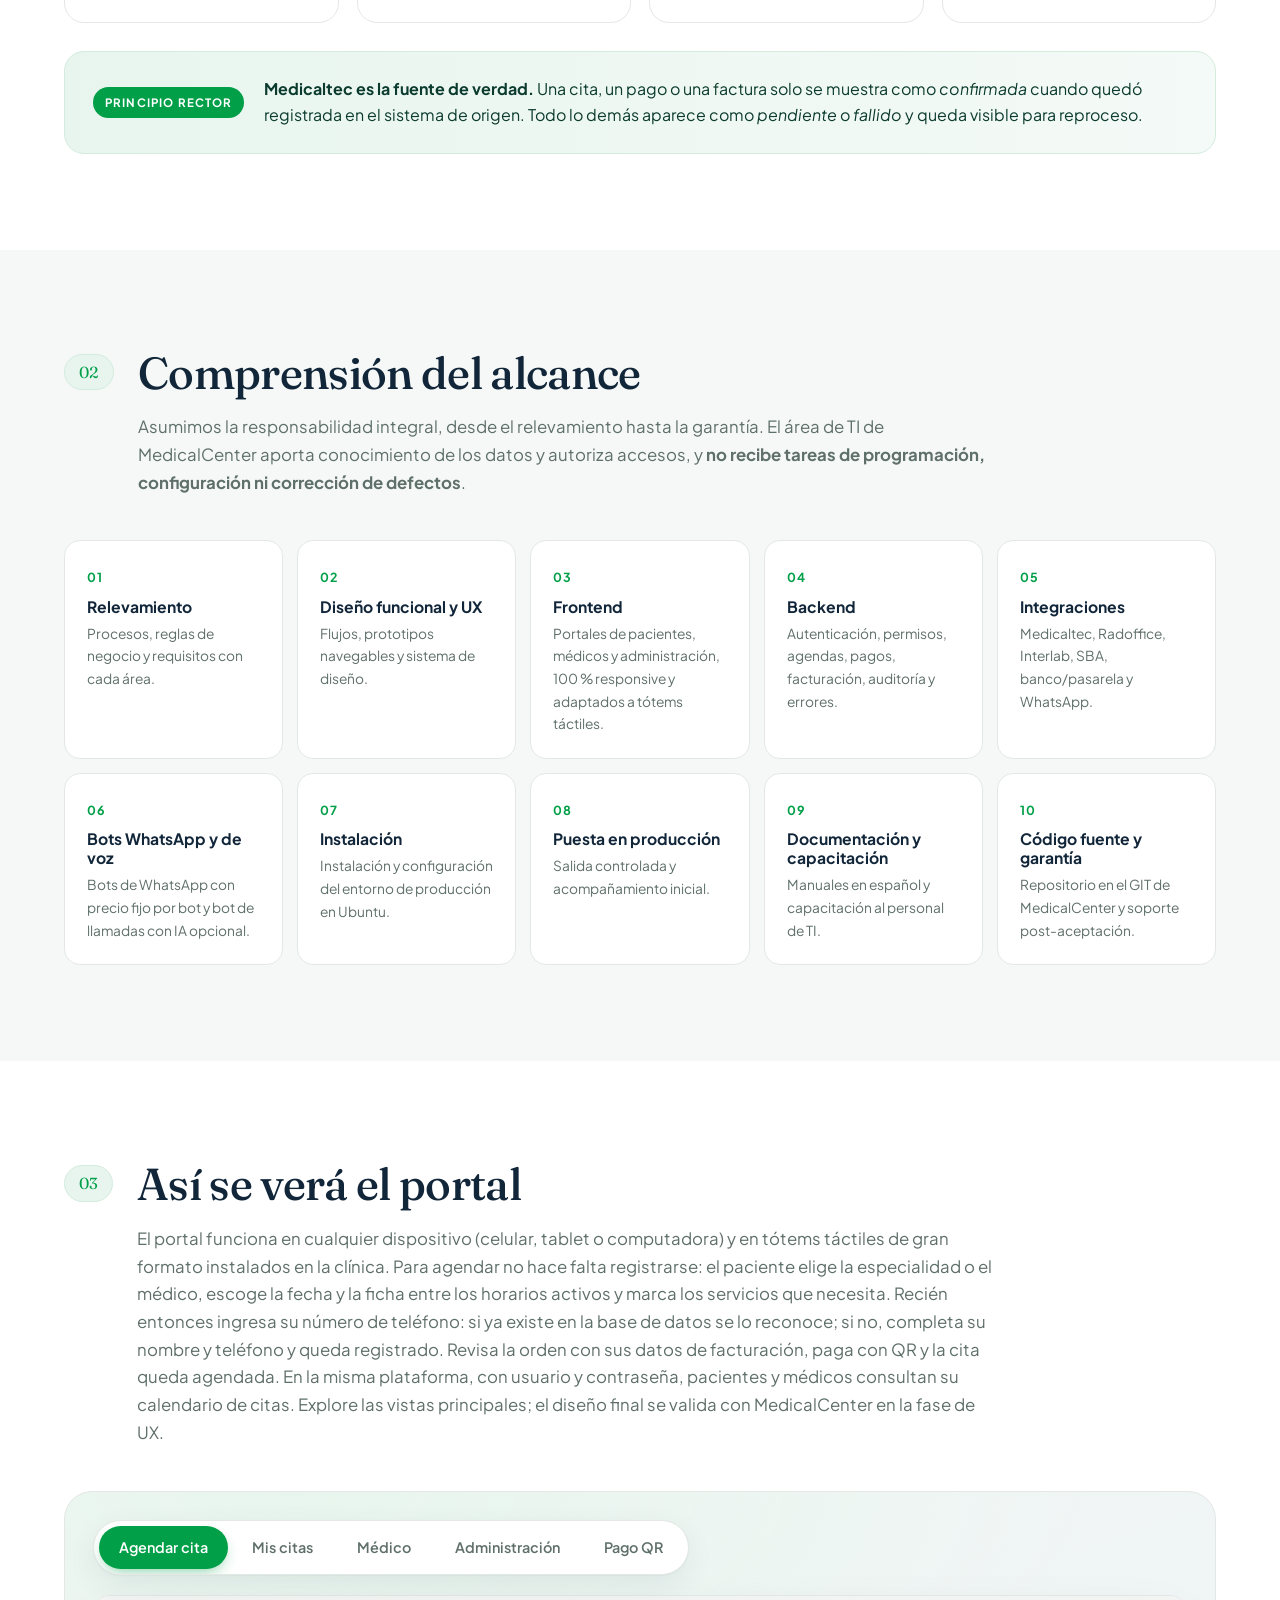
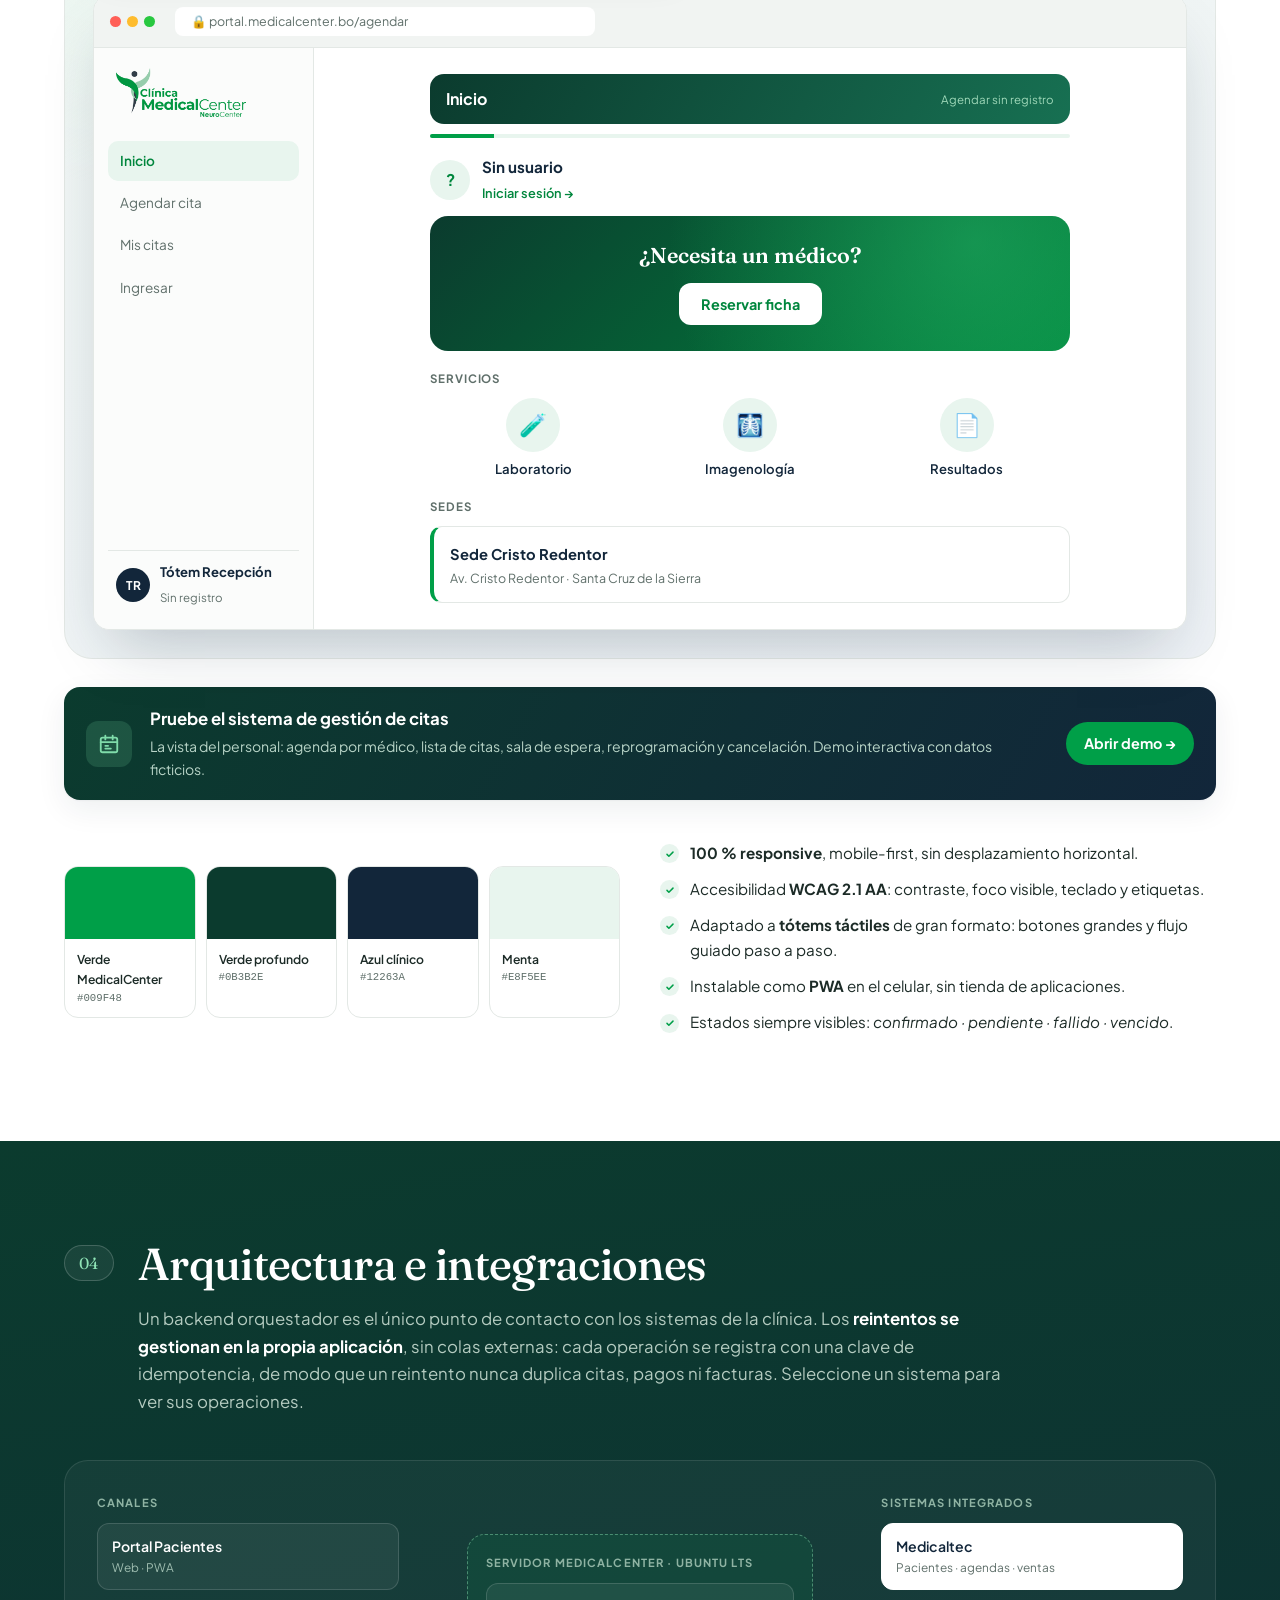
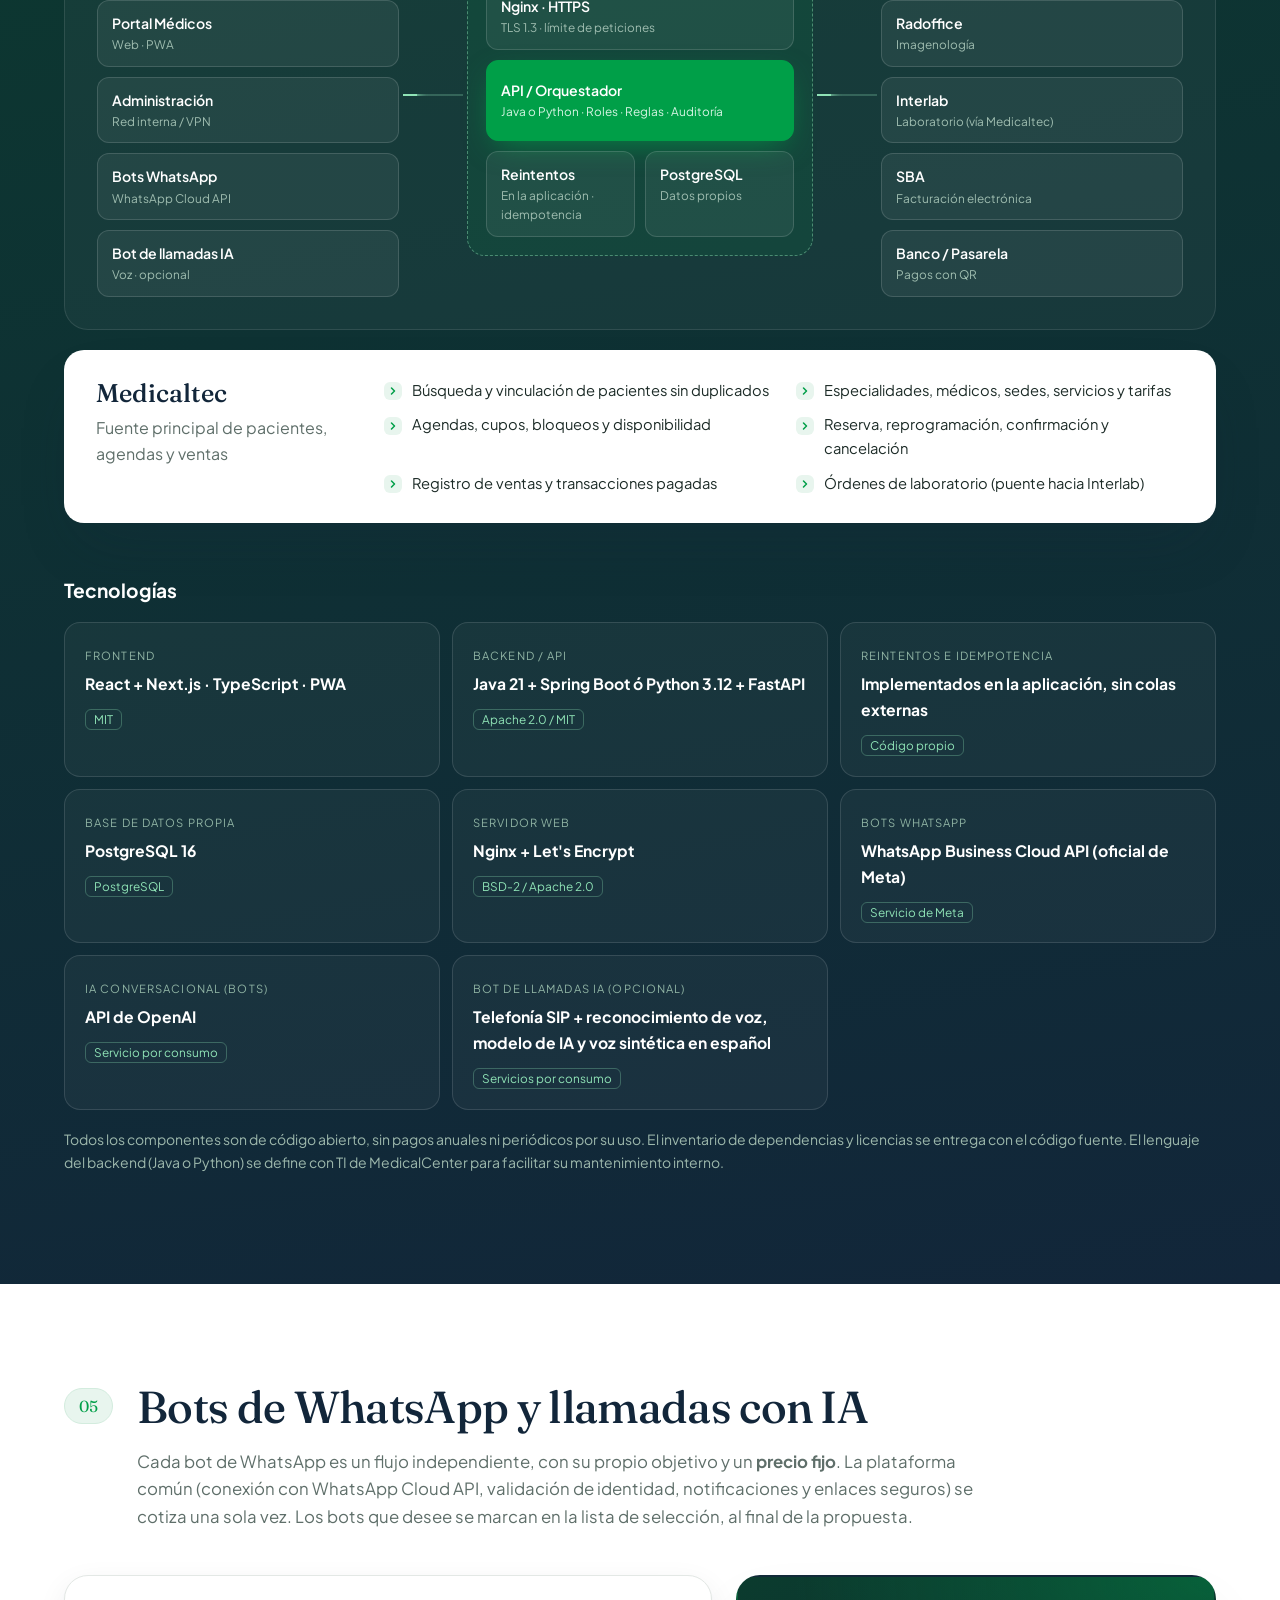
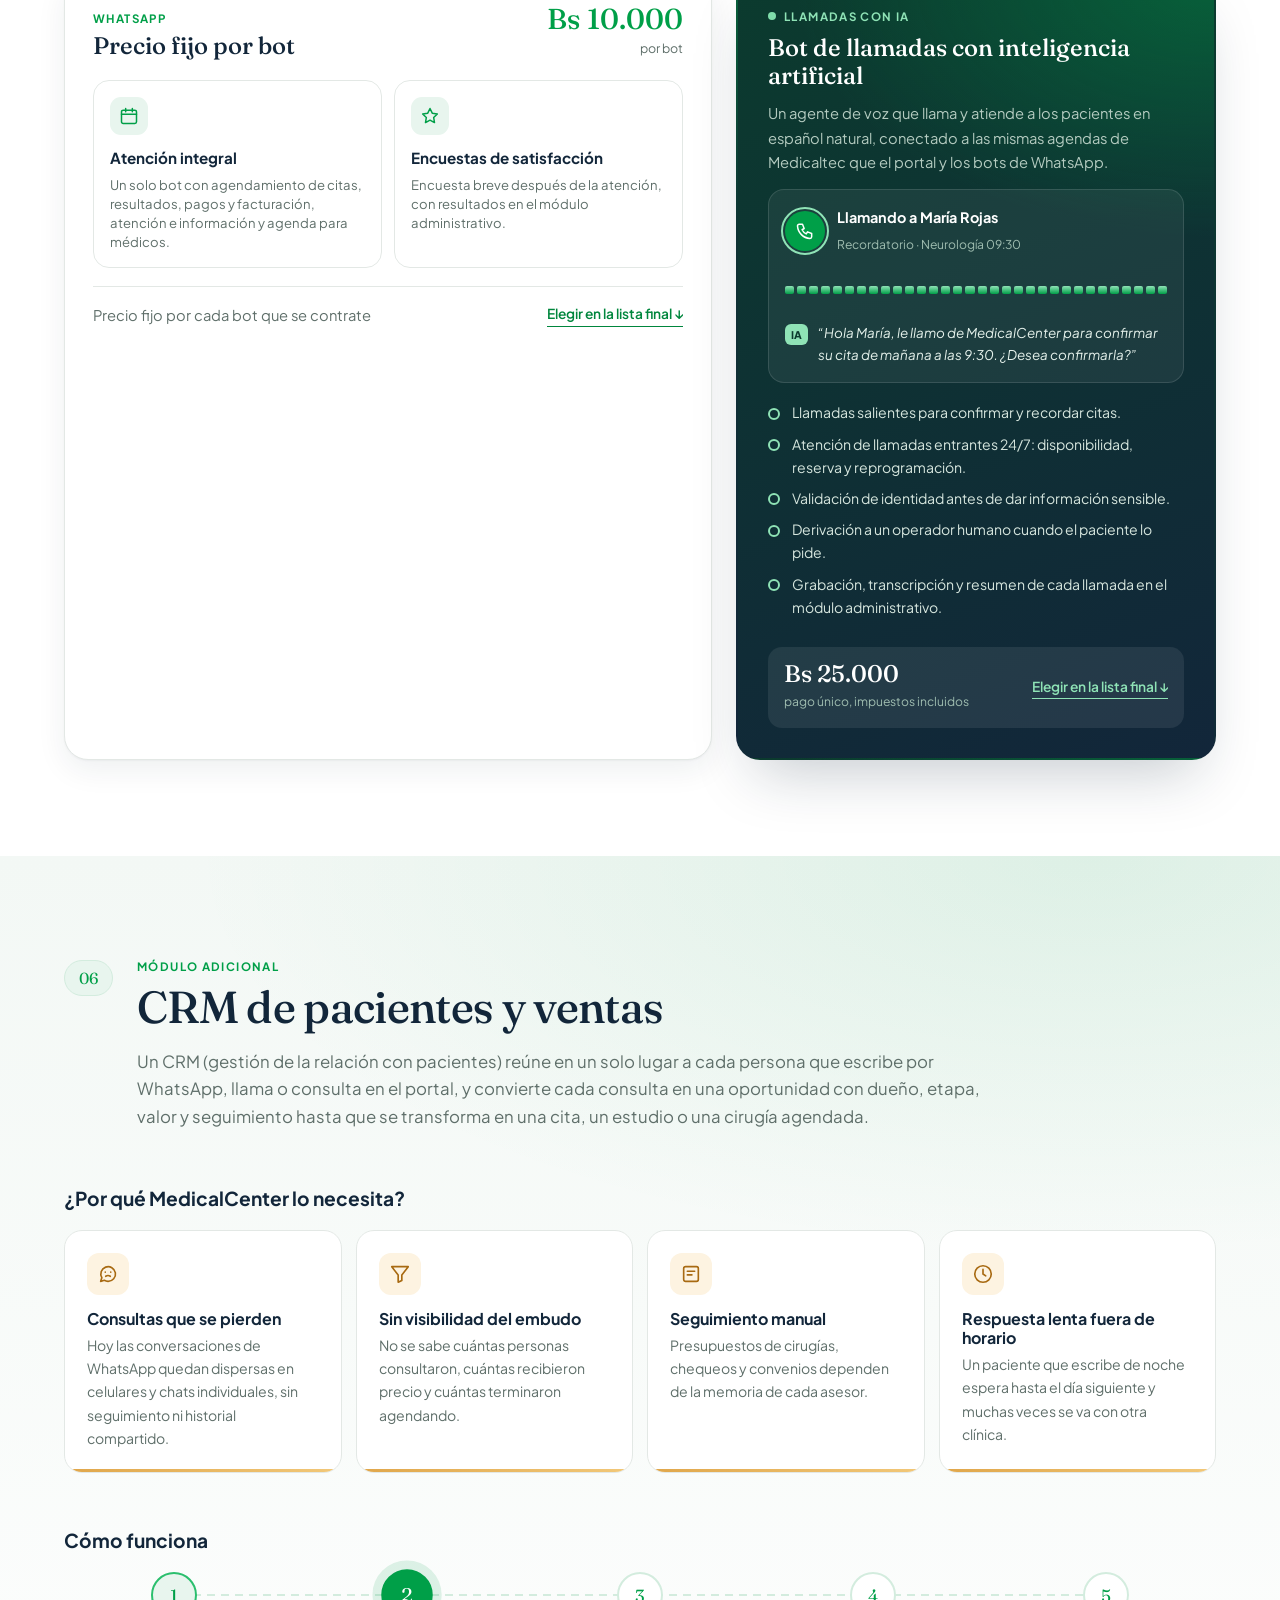
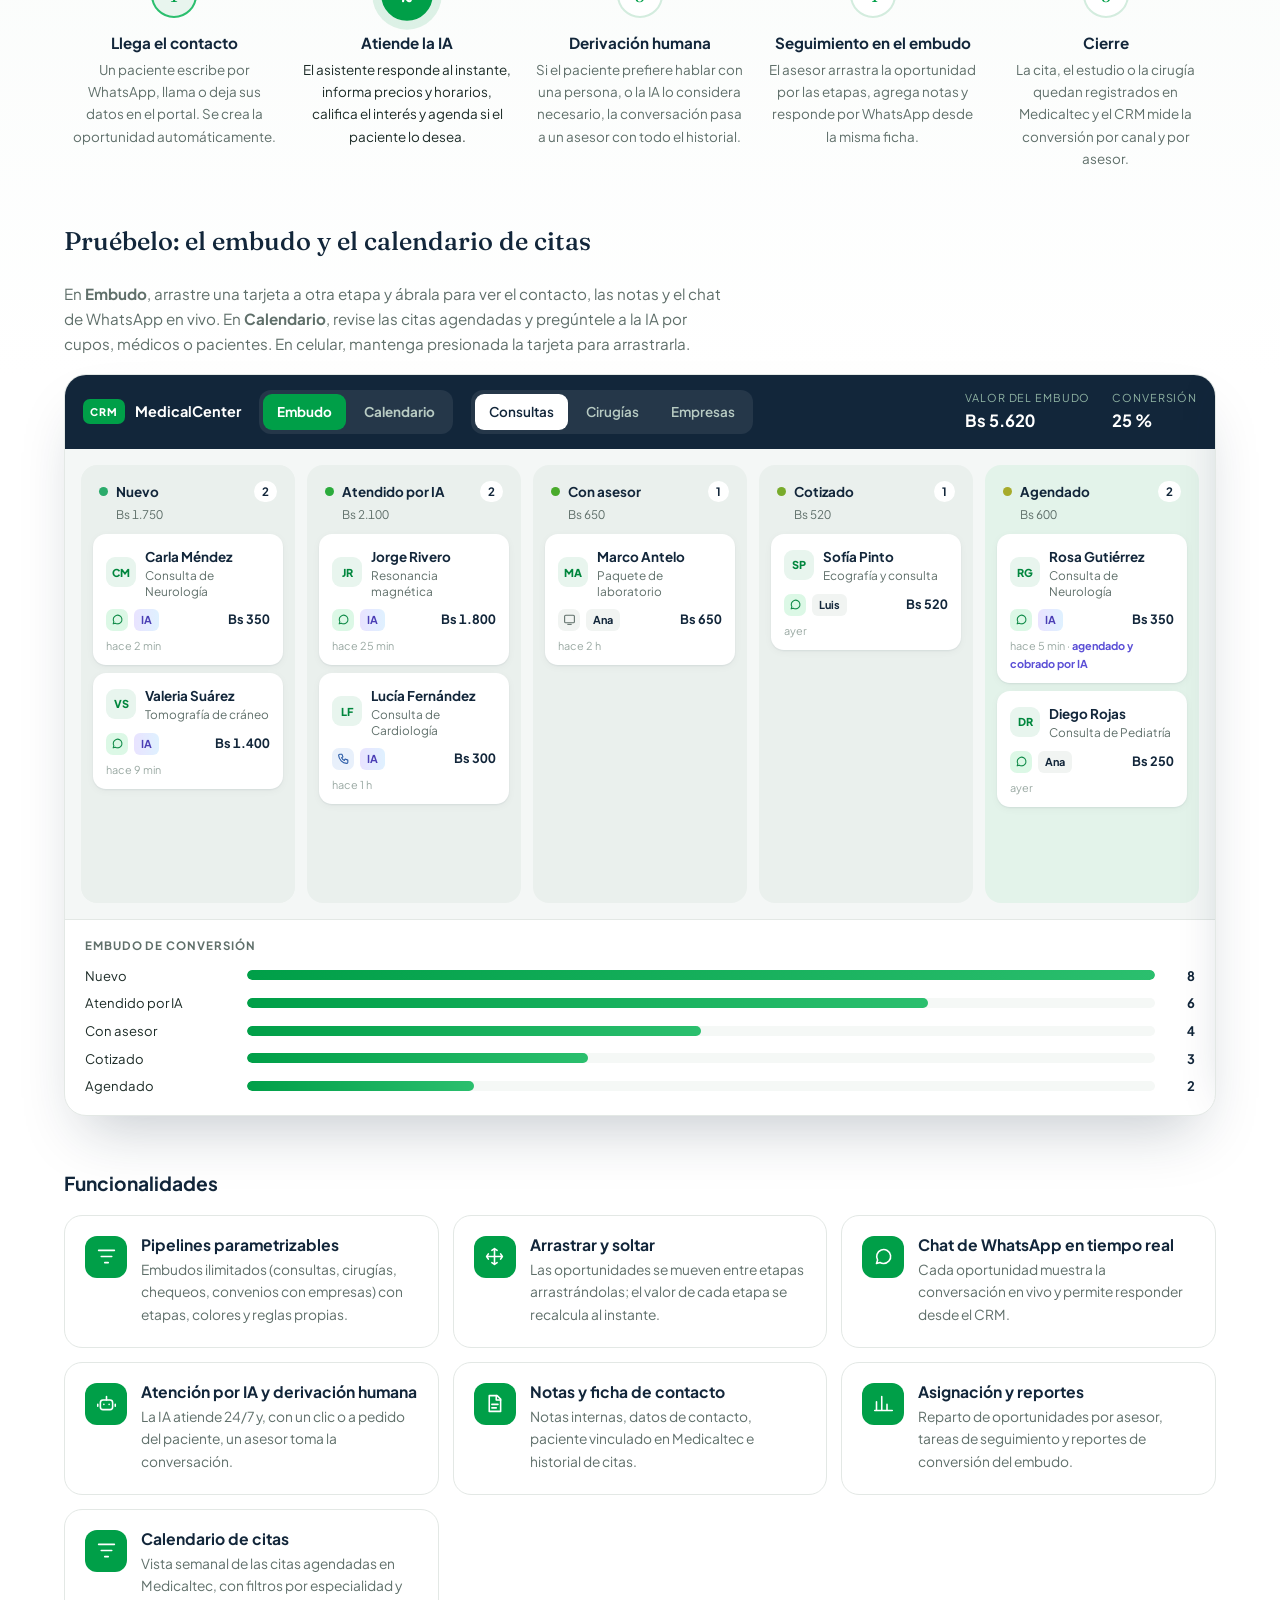
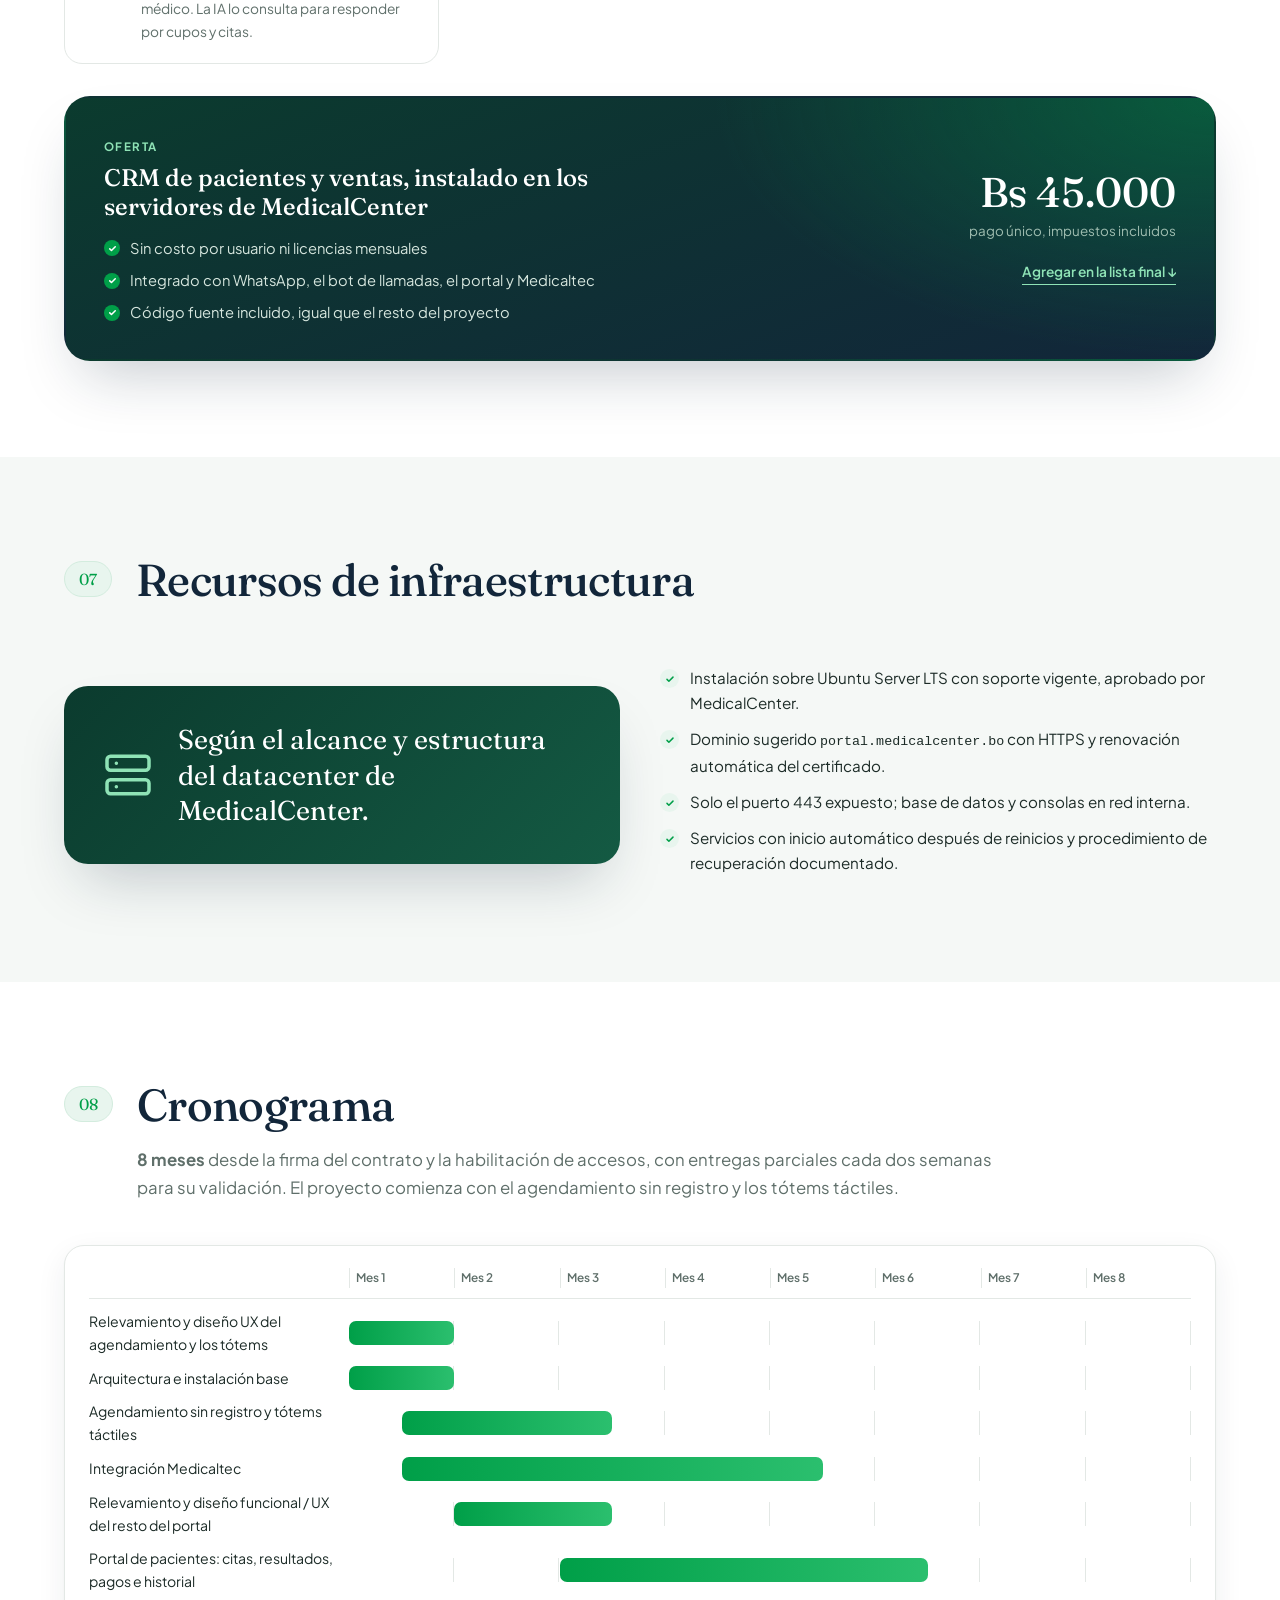
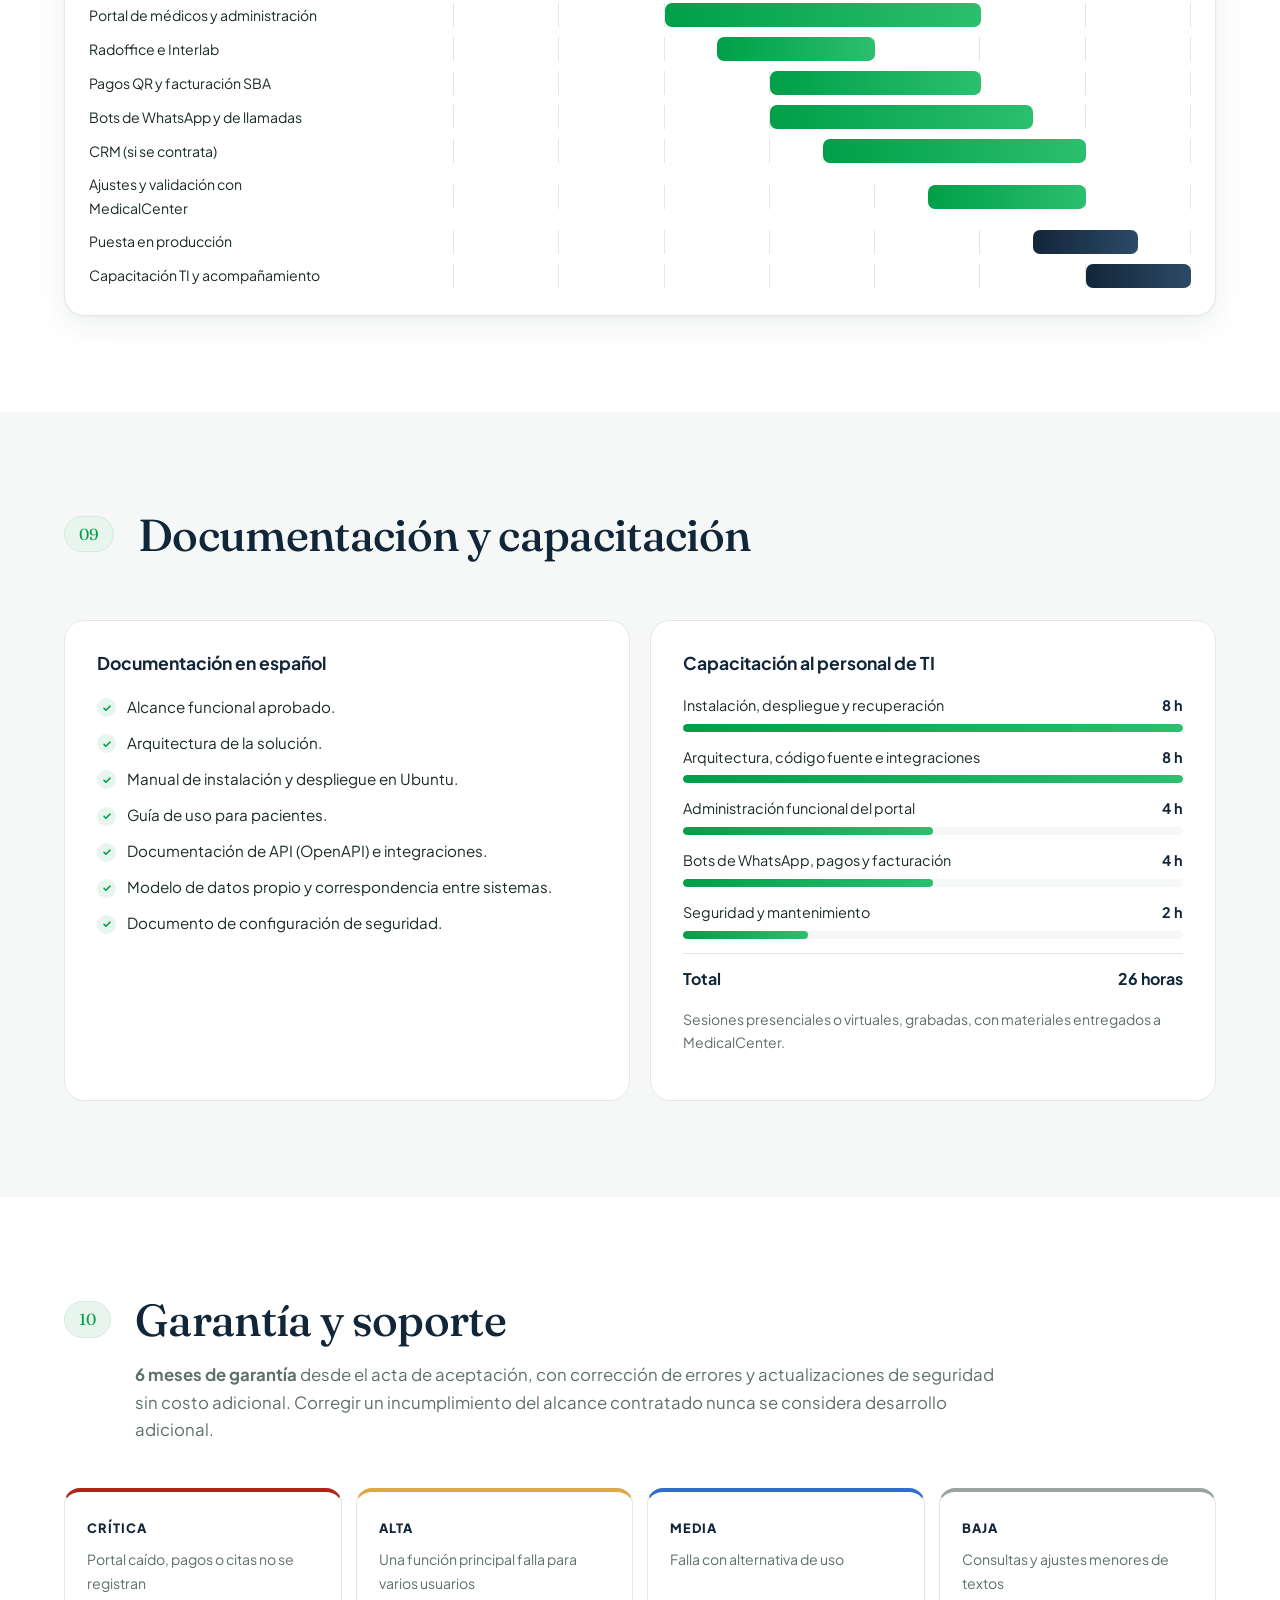
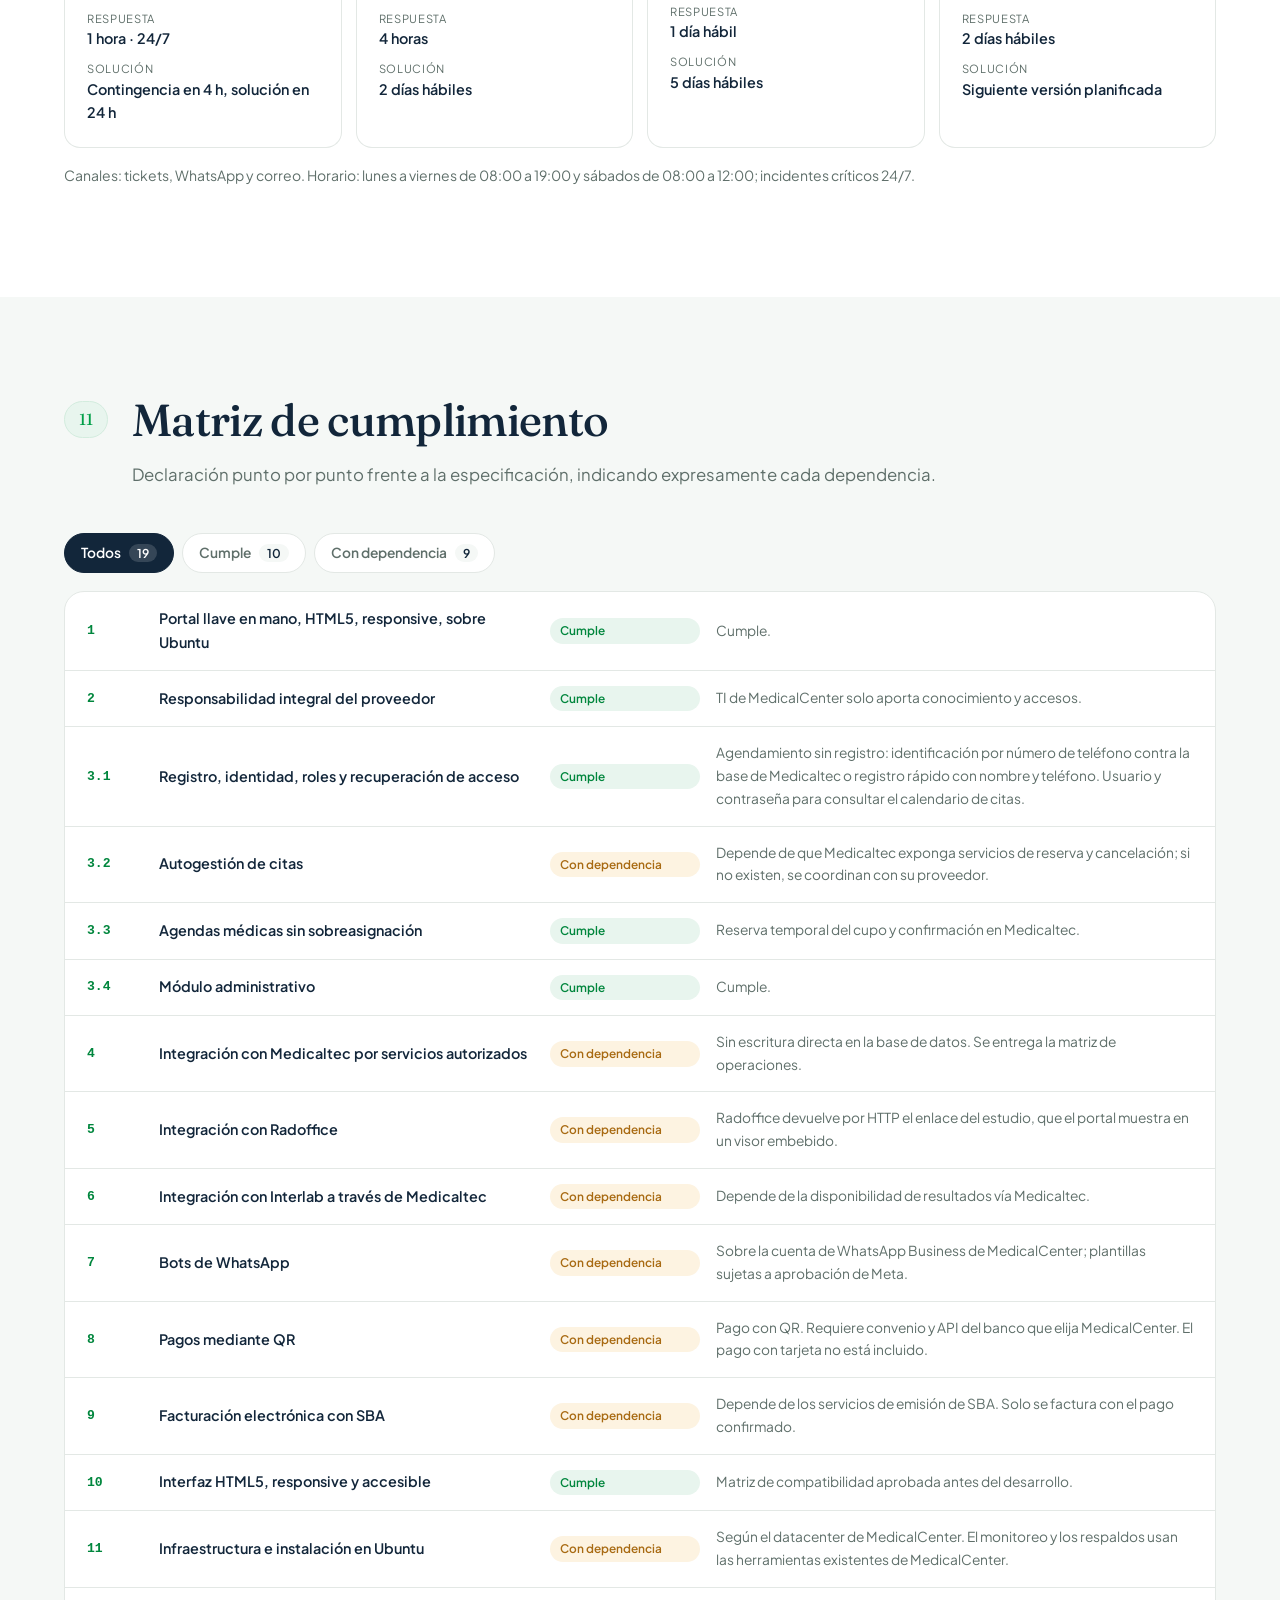
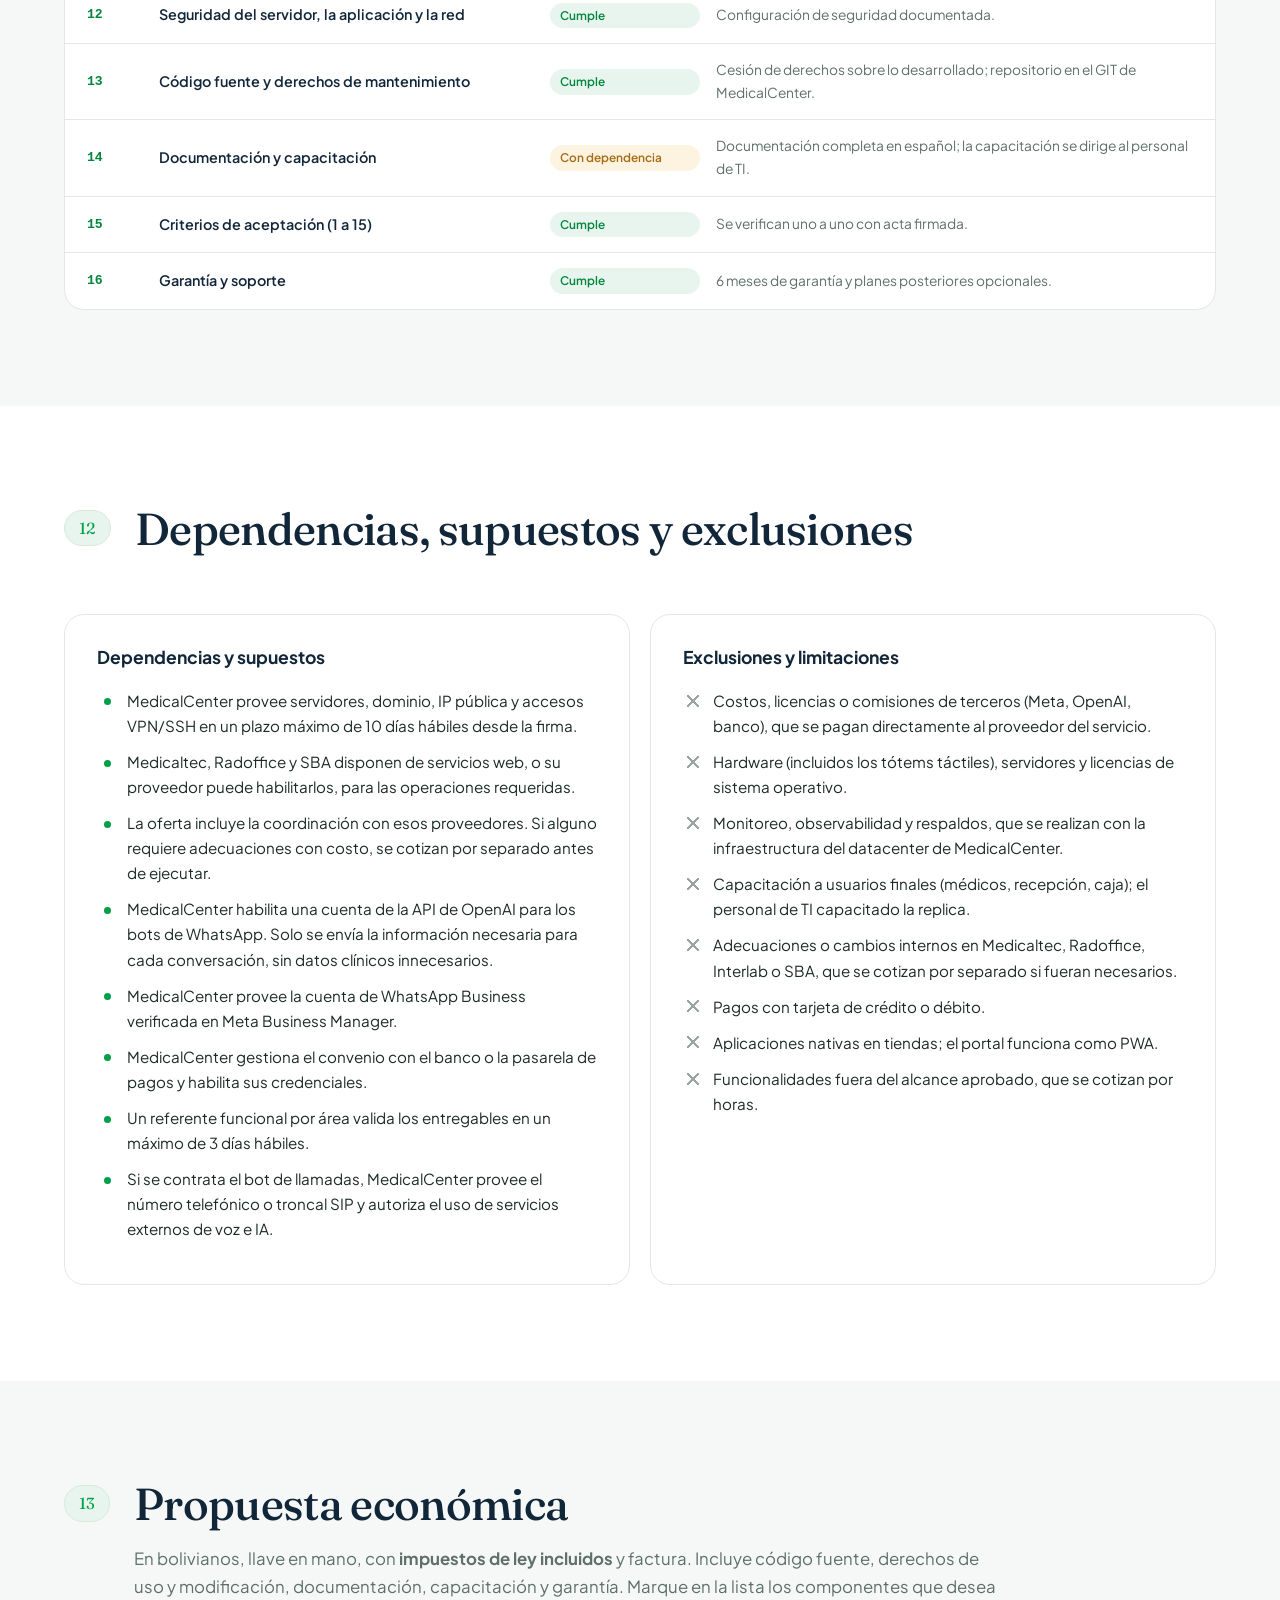
==== commit a608ab42: "Demo del sistema de gestión de citas en /demo Vista del personal con agenda por médico (día y semana" ====
--- a/index.html
+++ b/index.html
@@ -257,6 +257,12 @@
             </div>
         </div>
 
+        <a class="demo-cta reveal" href="demo/">
+            <span class="demo-cta__ico" aria-hidden="true"><svg viewBox="0 0 24 24" width="22" height="22"><rect x="3" y="5" width="18" height="16" rx="2" fill="none" stroke="currentColor" stroke-width="2"/><path d="M3 10h18M8 3v4M16 3v4M8 14h3M8 17h6" fill="none" stroke="currentColor" stroke-width="2" stroke-linecap="round"/></svg></span>
+            <span class="demo-cta__txt"><b>Pruebe el sistema de gestión de citas</b><small>La vista del personal: agenda por médico, lista de citas, sala de espera, reprogramación y cancelación. Demo interactiva con datos ficticios.</small></span>
+            <span class="demo-cta__go">Abrir demo →</span>
+        </a>
+
         <div class="design-notes">
             <div class="palette reveal">
                 <div class="sw" style="--c:#009f48"><span>Verde MedicalCenter</span><code>#009F48</code></div>
--- a/style.css
+++ b/style.css
@@ -402,6 +402,14 @@
 .flow__step.is-on p { color: var(--ink); }
 .flow__step:focus-visible .flow__n { outline: 3px solid var(--green); outline-offset: 3px; }
 
+.demo-cta { display: flex; align-items: center; gap: 18px; margin-top: 28px; padding: 18px 22px; border-radius: var(--radius); background: linear-gradient(120deg, var(--green-900), var(--navy)); color: #e9f3ee; text-decoration: none; box-shadow: var(--shadow); transition: transform .2s var(--ease), box-shadow .2s; }
+.demo-cta:hover { transform: translateY(-2px); box-shadow: var(--shadow-lg); }
+.demo-cta__ico { width: 46px; height: 46px; flex: none; display: grid; place-items: center; border-radius: 12px; background: rgba(127, 220, 170, .16); color: #7fdcaa; }
+.demo-cta__txt { display: flex; flex-direction: column; gap: 2px; }
+.demo-cta__txt b { color: #fff; font-size: 1.05rem; }
+.demo-cta__txt small { color: #b8d4c7; font-size: .88rem; }
+.demo-cta__go { margin-left: auto; flex: none; font-weight: 700; color: #fff; background: var(--green); border-radius: 999px; padding: 10px 18px; font-size: .9rem; }
+@media (max-width: 640px) { .demo-cta { flex-wrap: wrap; } .demo-cta__go { margin-left: 0; } }
 .crm-demo { margin-top: 56px; }
 .crm-demo__intro { display: flex; justify-content: space-between; align-items: flex-end; gap: 24px; flex-wrap: wrap; margin-bottom: 18px; }
 .crm-demo__intro h3 { font-family: var(--serif); font-weight: 500; font-size: 1.6rem; }
@@ -881,7 +889,7 @@
 @media print {
     html { scroll-behavior: auto; }
     body { font-size: 10.5pt; -webkit-print-color-adjust: exact; print-color-adjust: exact; }
-    .crm-demo, .flow__step p, .topbar, .progress, .hero__cta, .demo__tabs, .filters, .opt, .h4, .price__hint, .voice__toggle, #pay-sim, .float-card, .hero__glow { display: none !important; }
+    .crm-demo, .demo-cta, .flow__step p, .topbar, .progress, .hero__cta, .demo__tabs, .filters, .opt, .h4, .price__hint, .voice__toggle, #pay-sim, .float-card, .hero__glow { display: none !important; }
     .reveal { opacity: 1 !important; transform: none !important; }
     *, *::before, *::after { animation: none !important; transition: none !important; }
     .gantt__track i, .tr__bar i, .line__bar, .cuota__bar i { transform: none !important; }
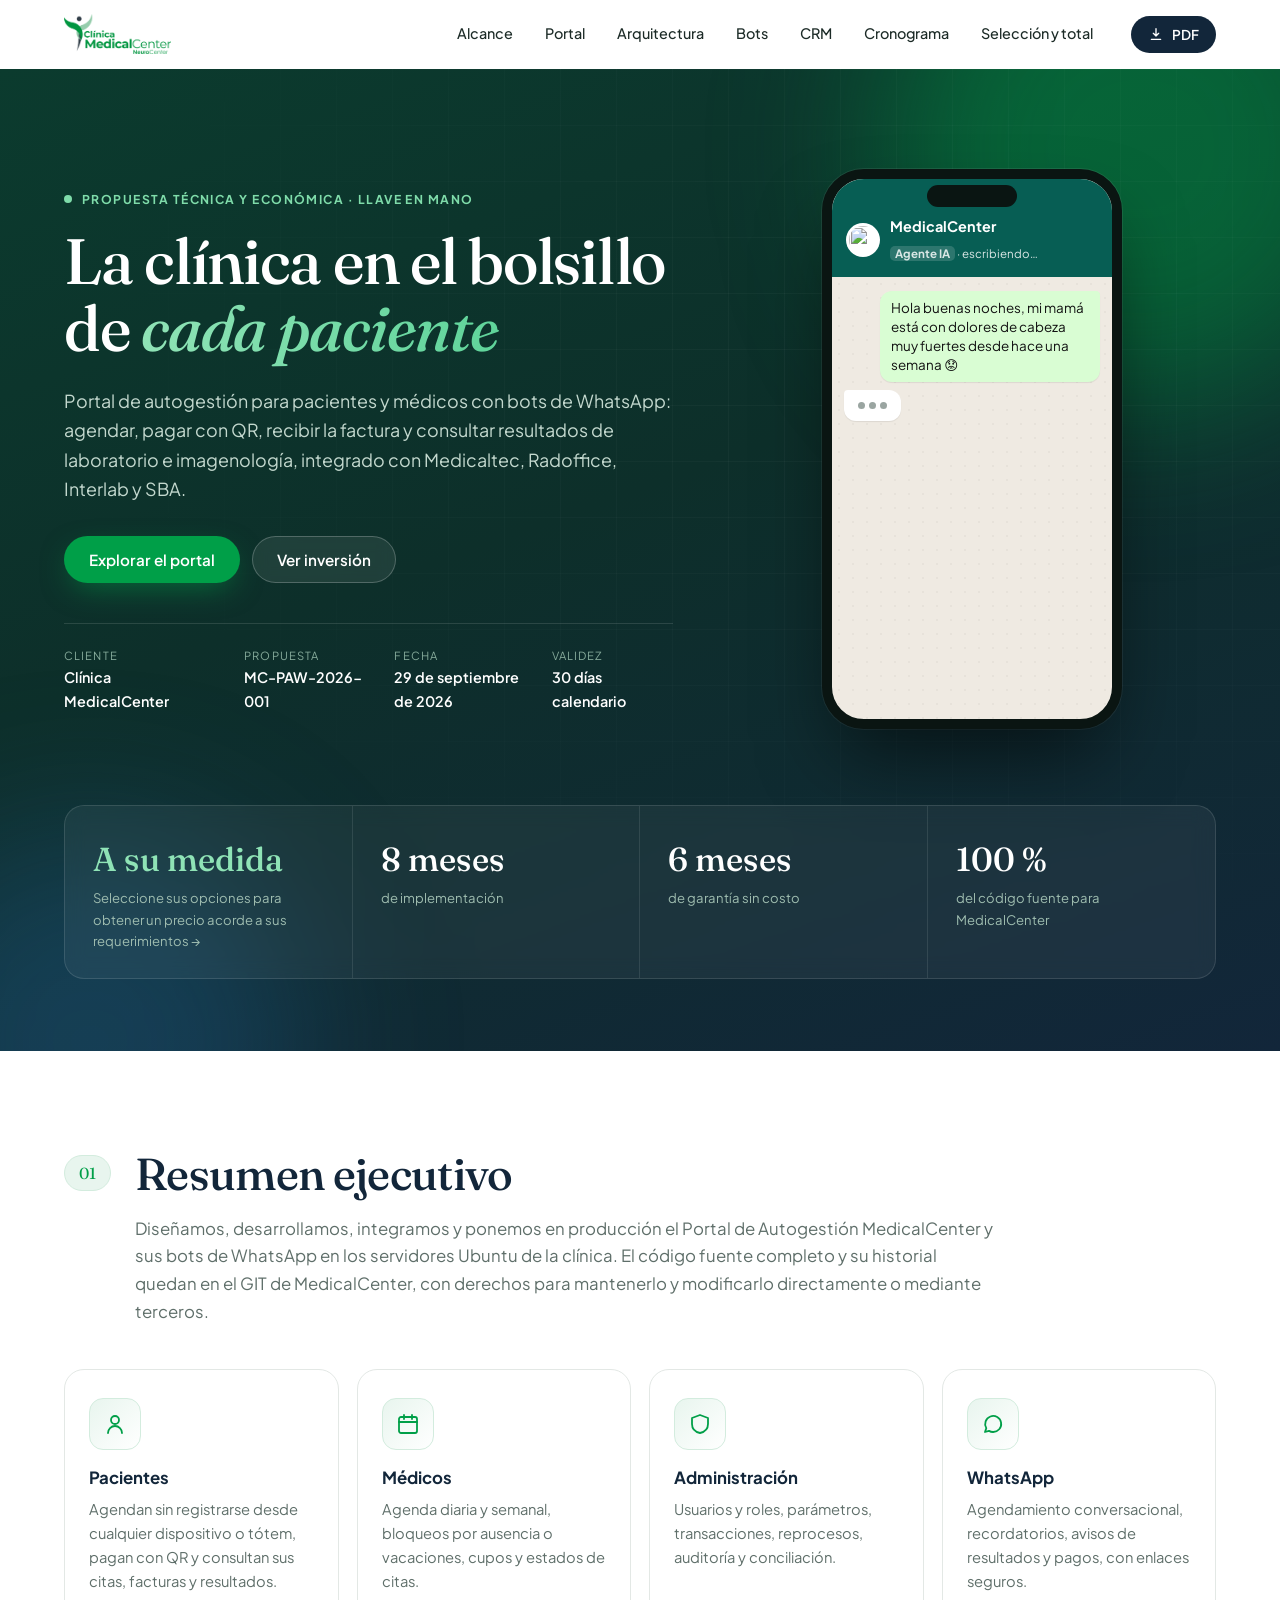
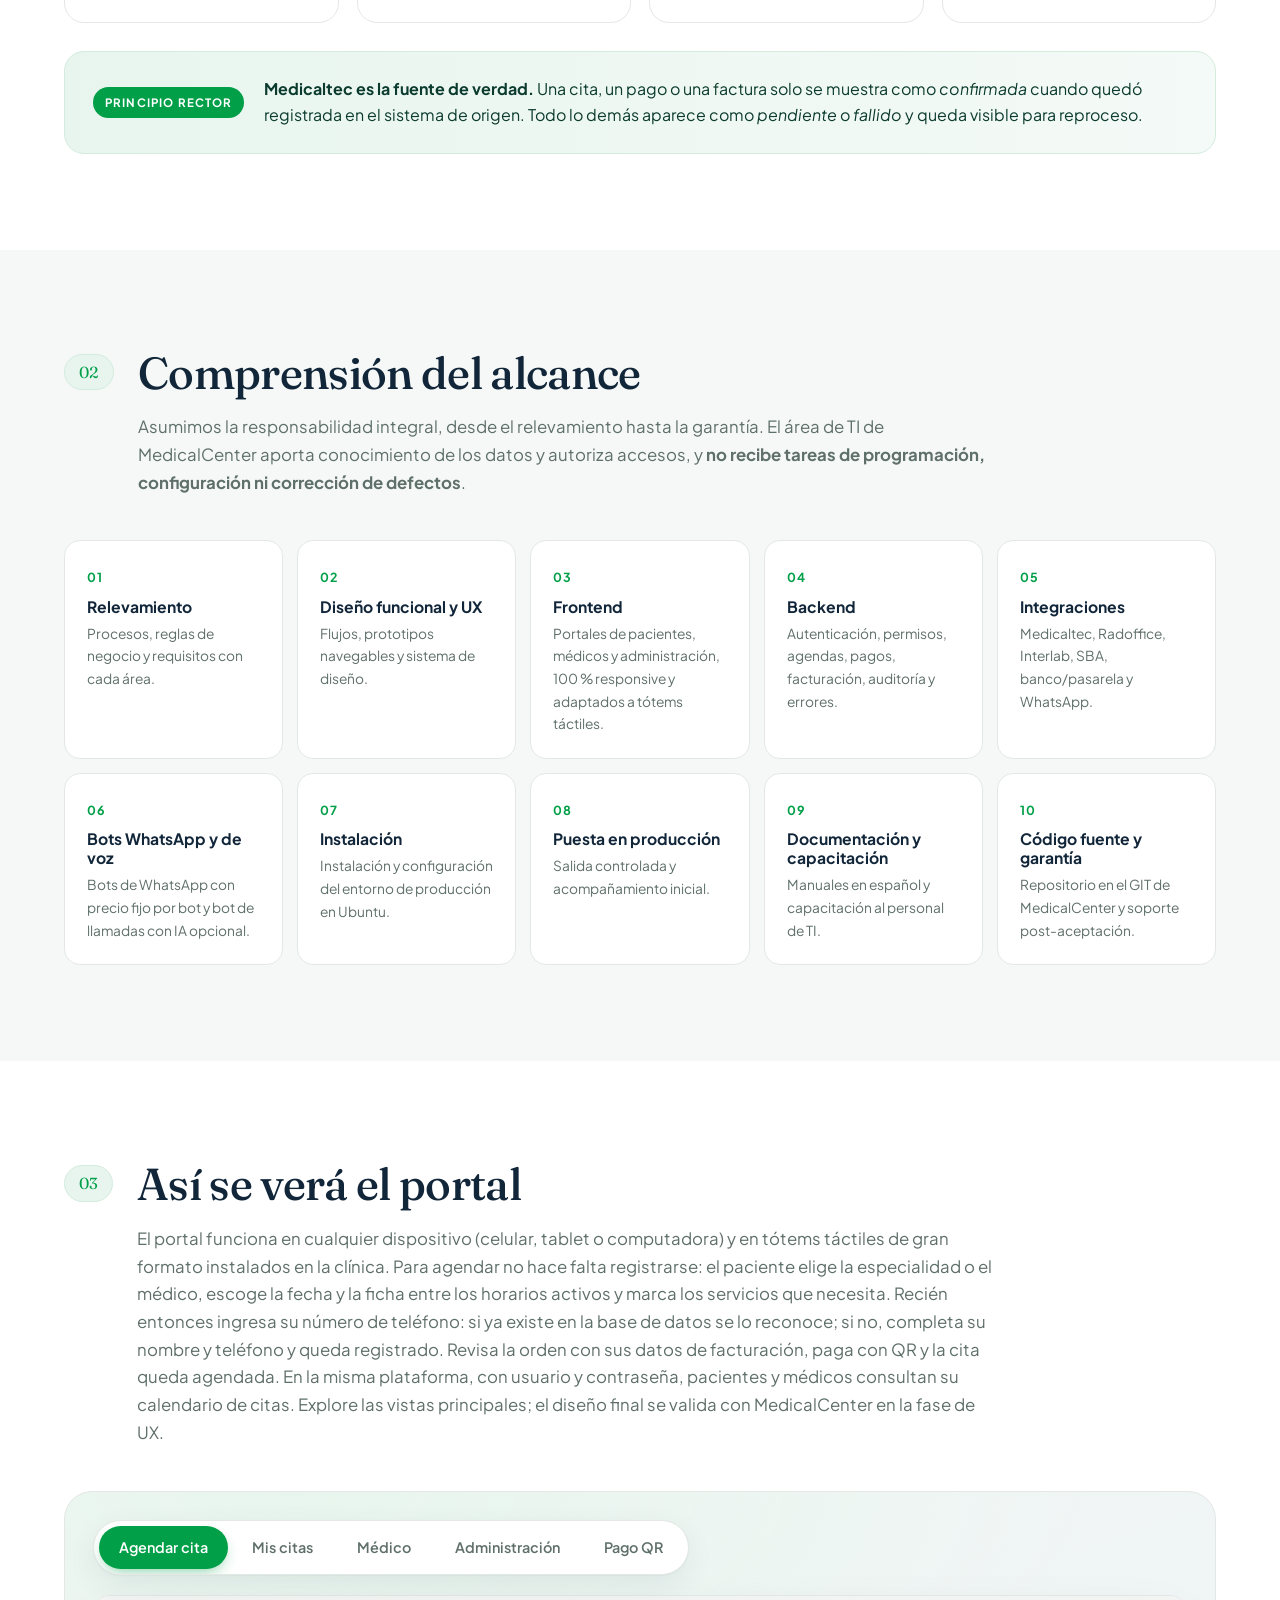
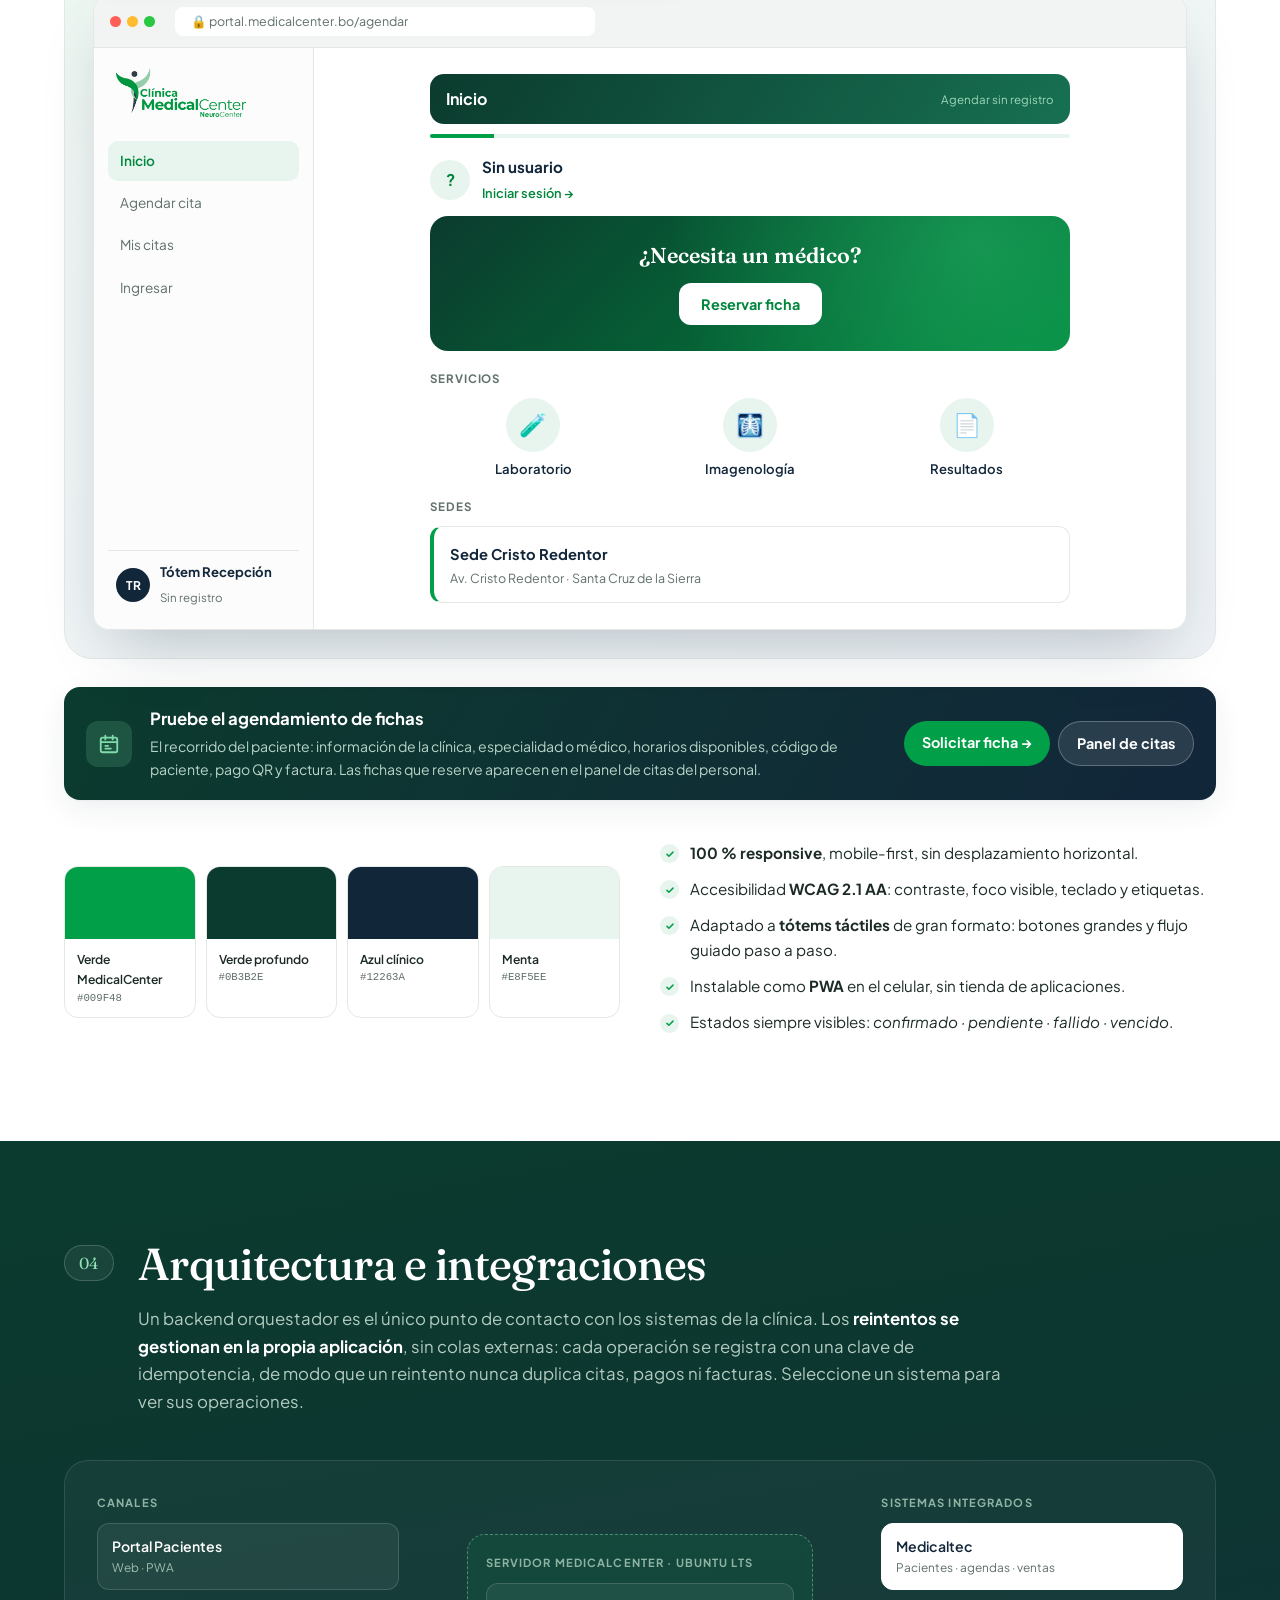
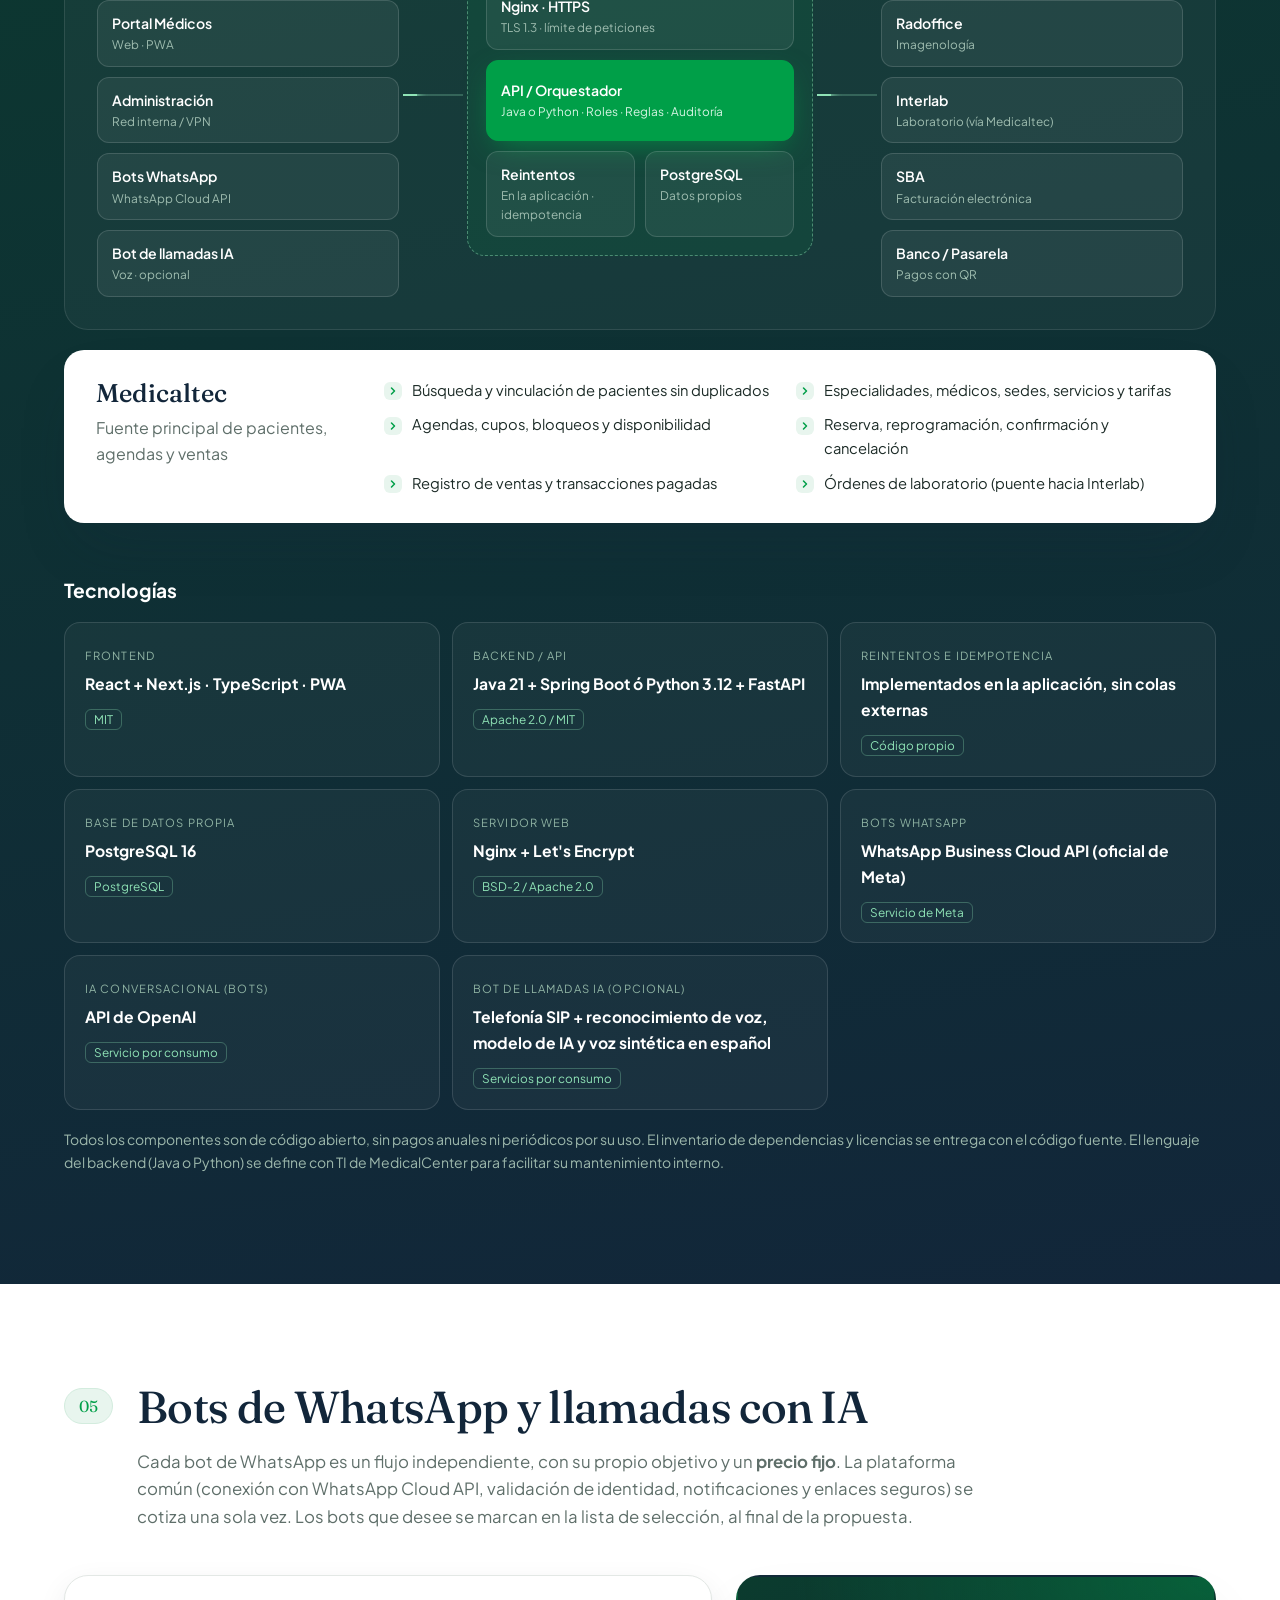
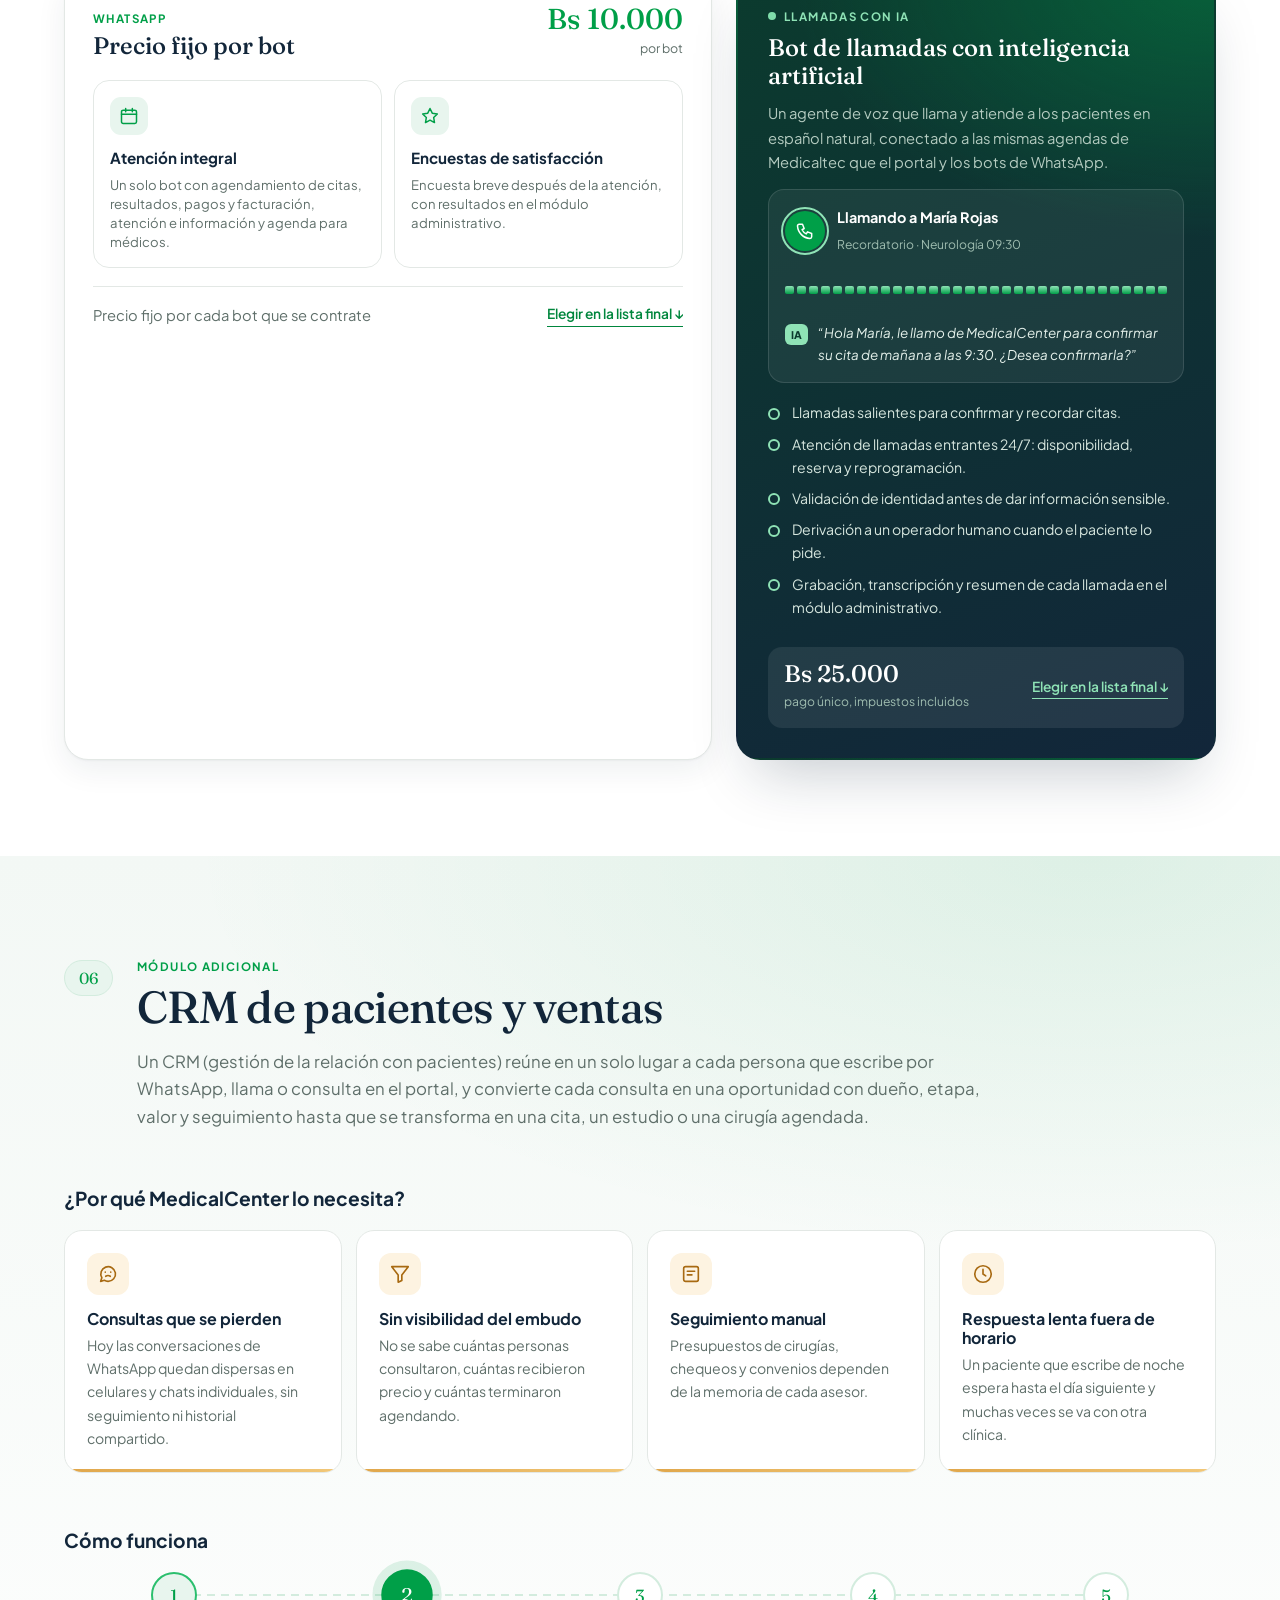
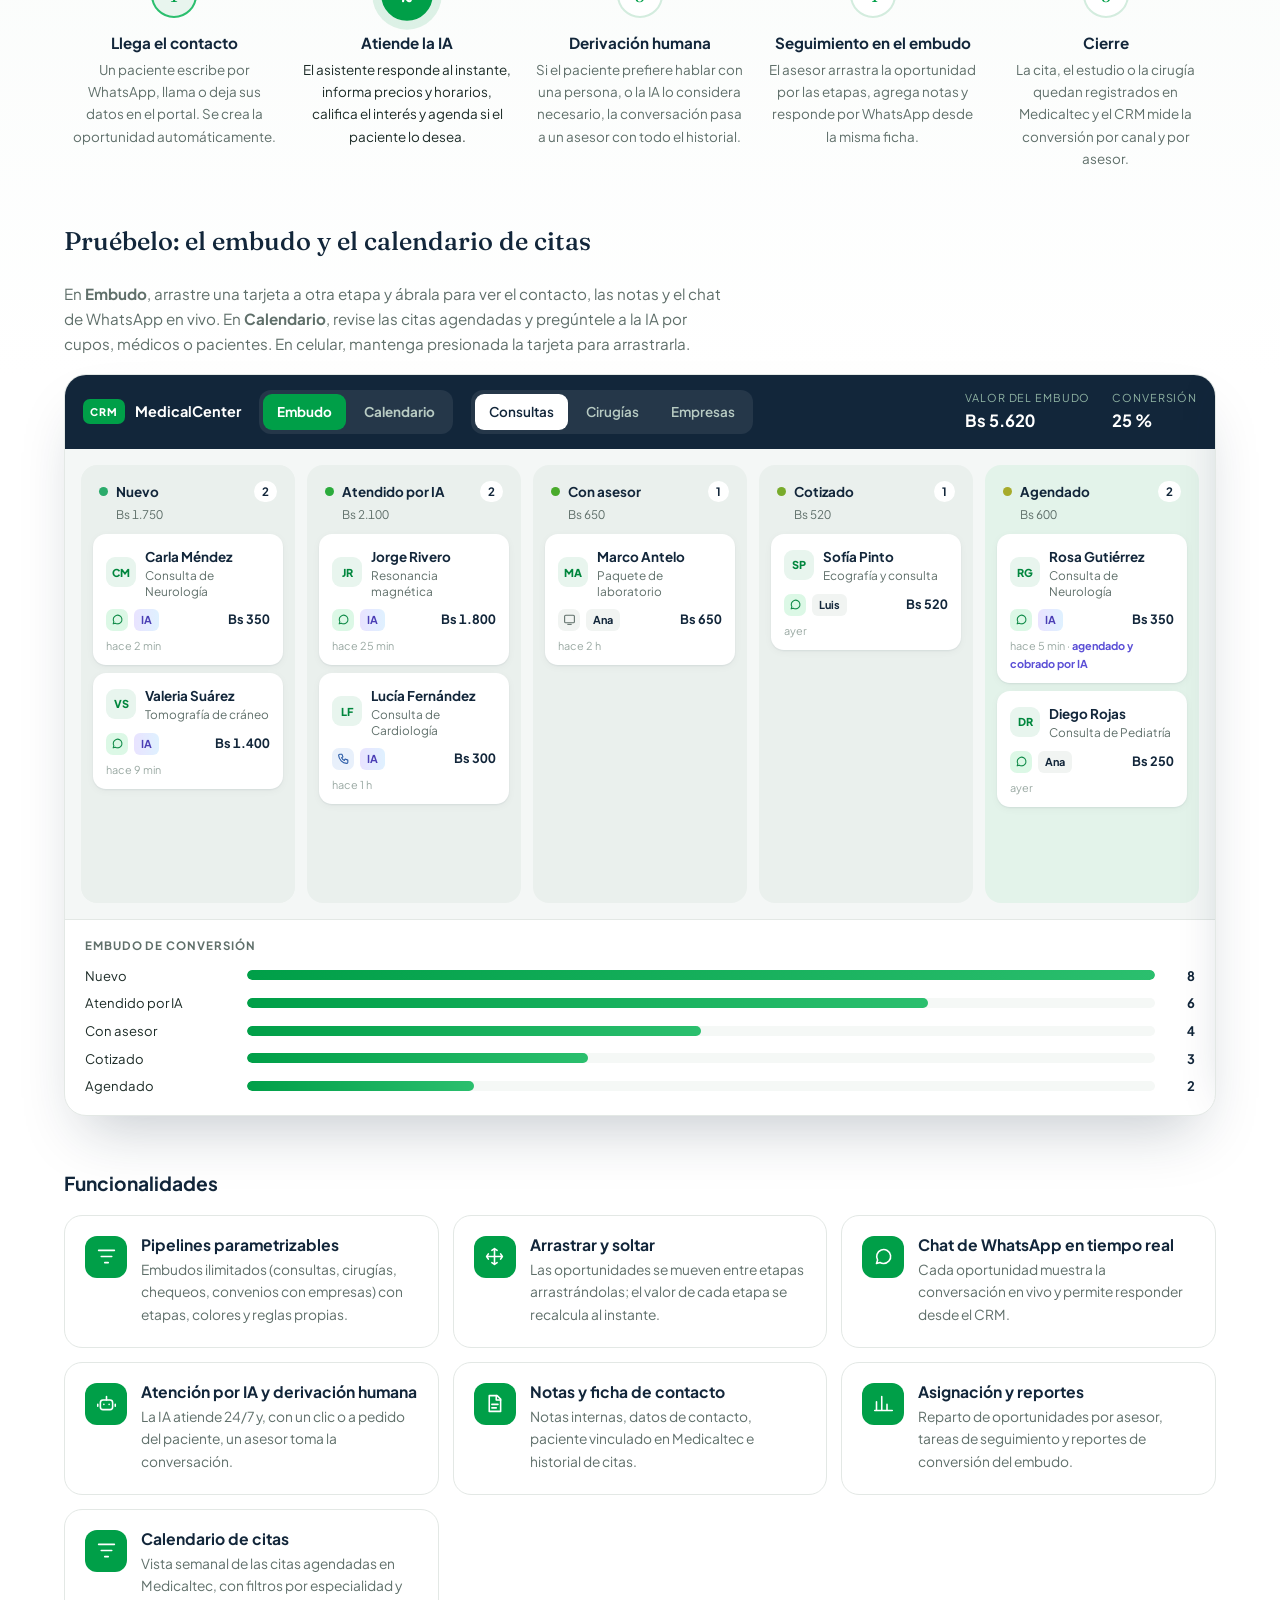
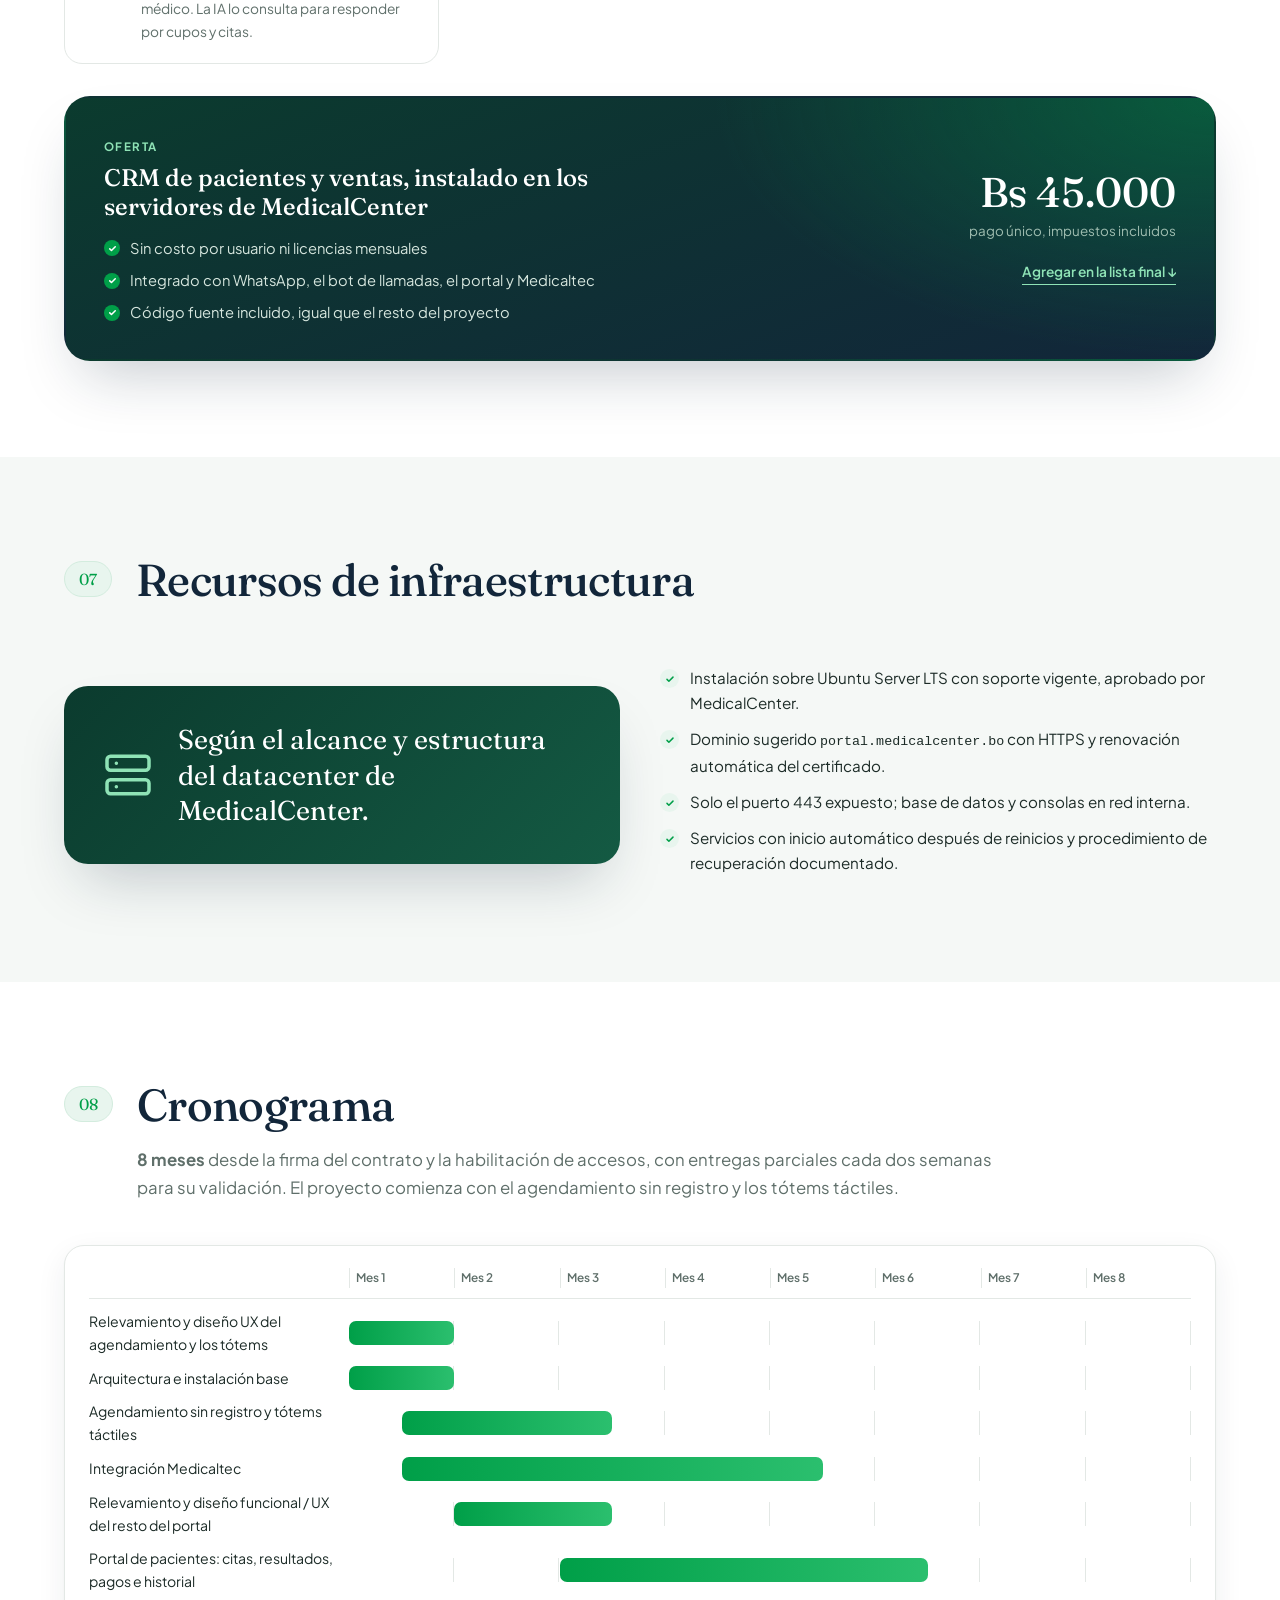
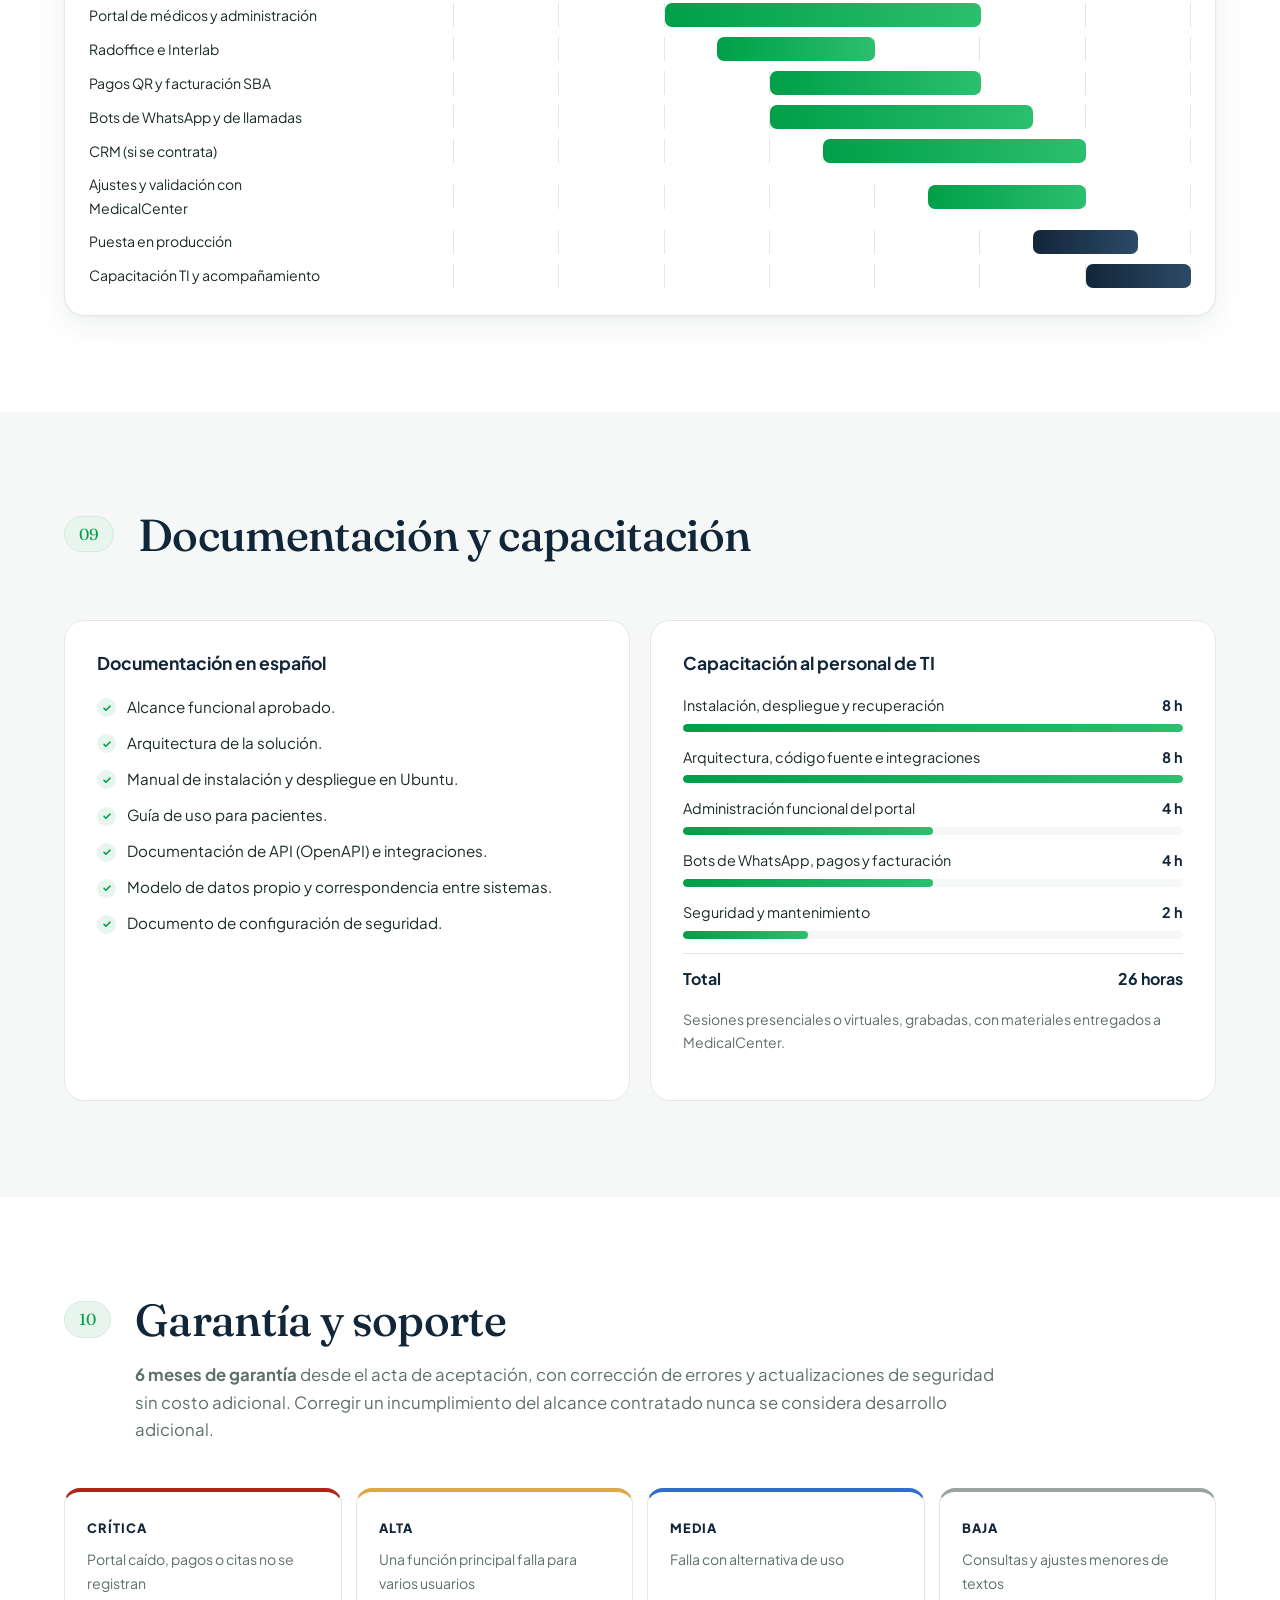
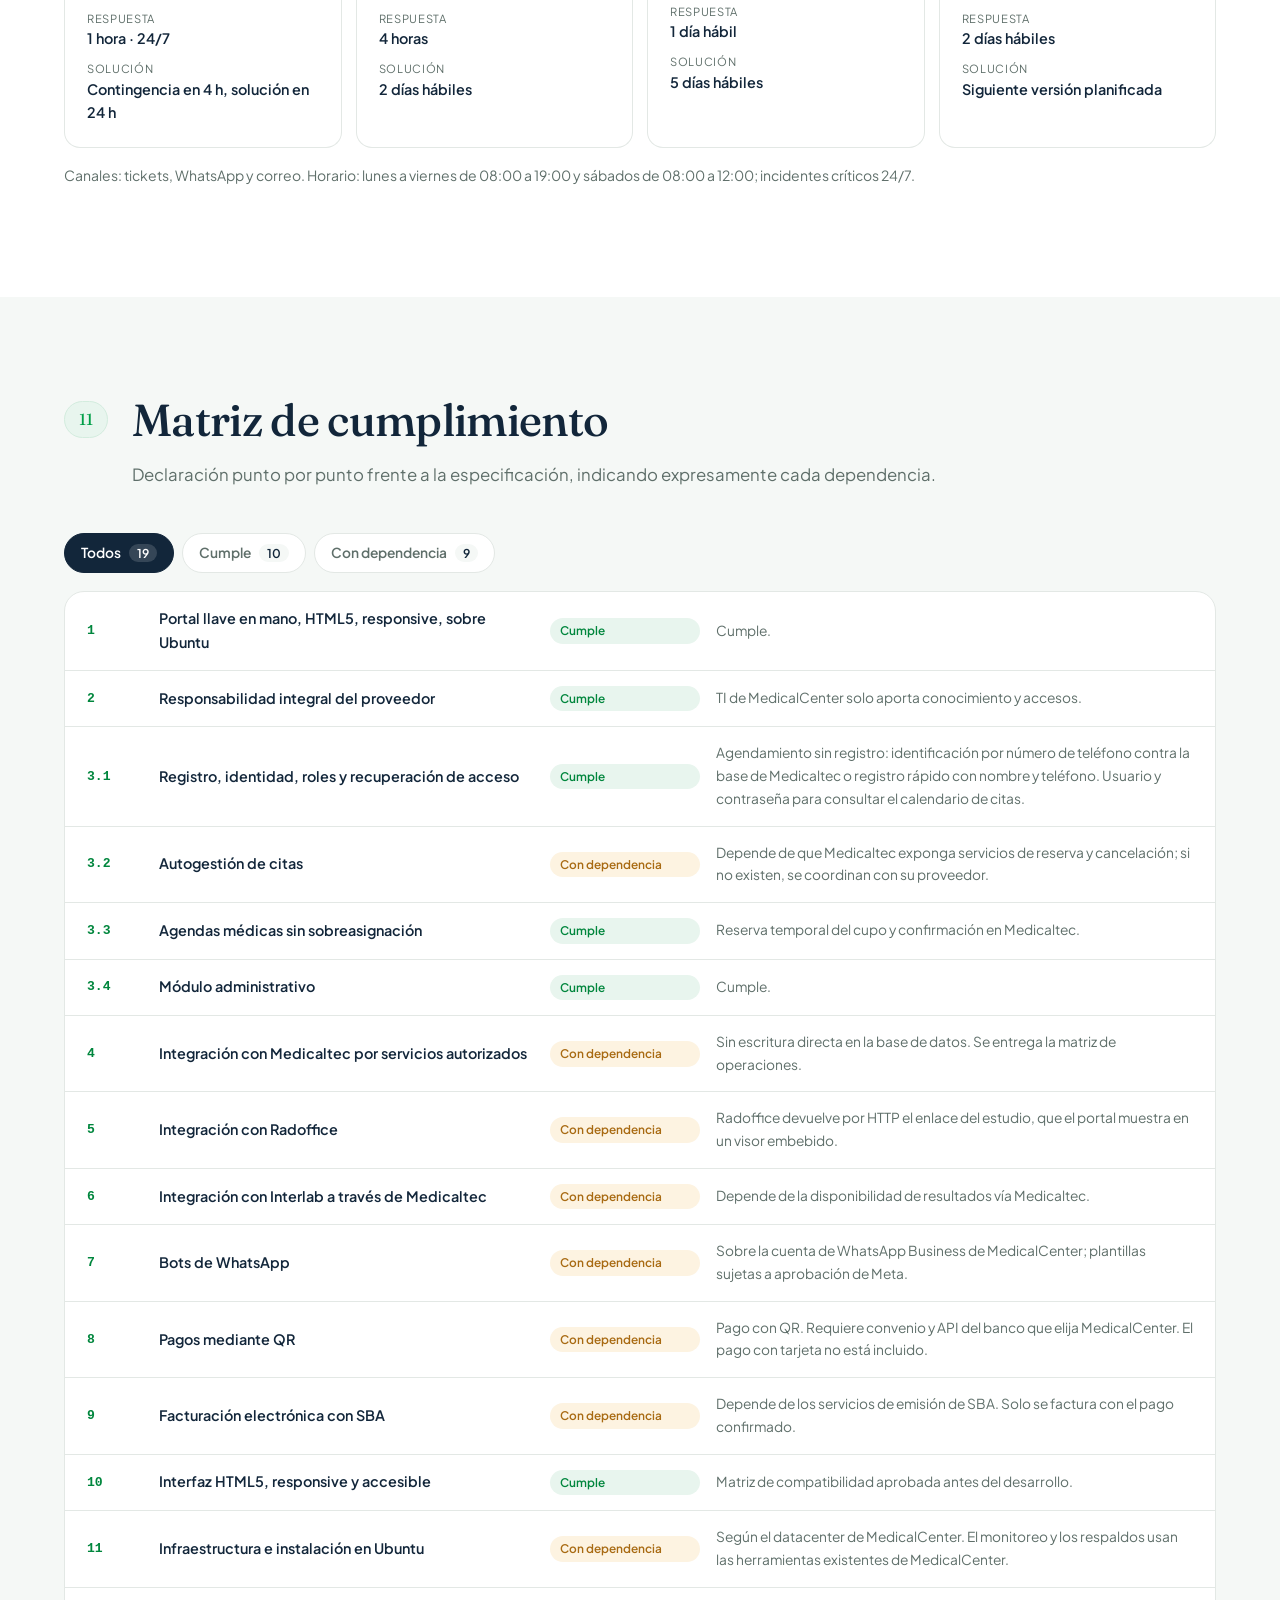
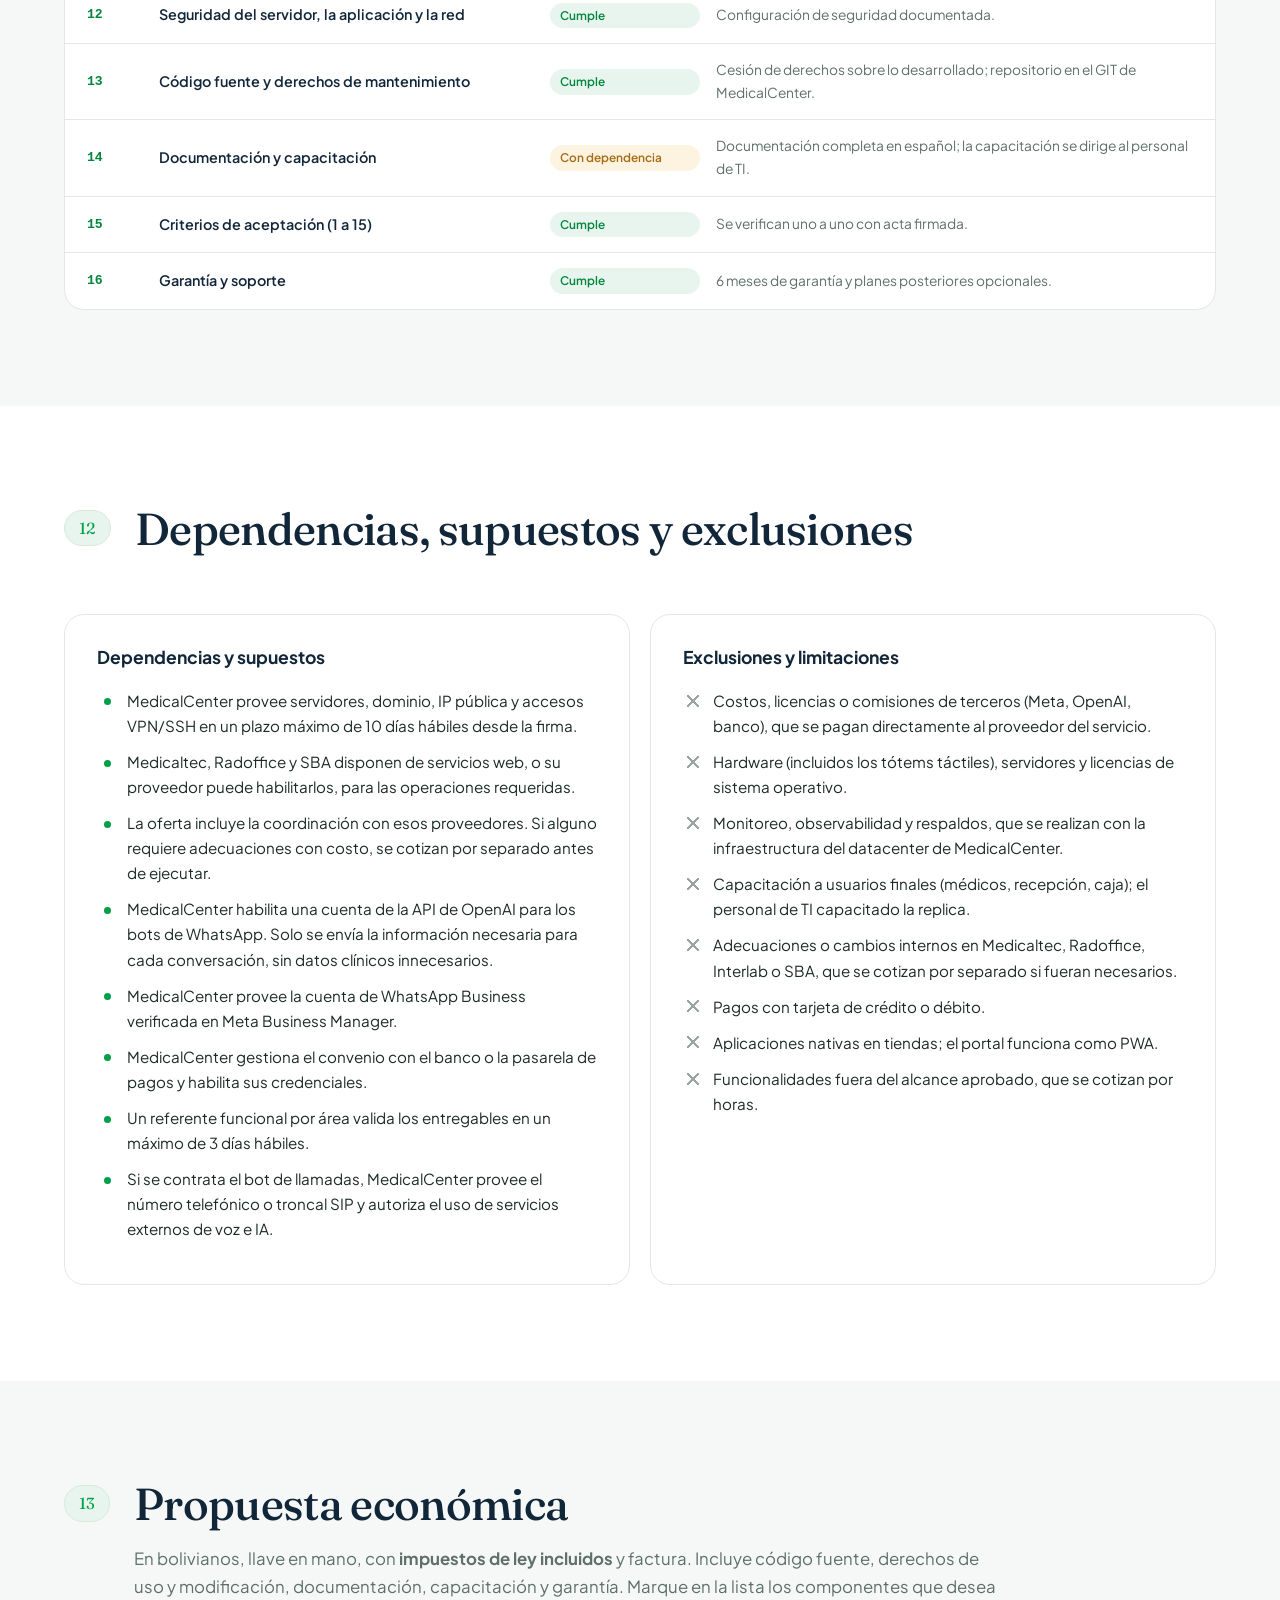
==== commit b0ea04fe: "Demo: flujo del paciente para solicitar ficha y panel en dashboard.html La entrada del demo pasa a s" ====
--- a/index.html
+++ b/index.html
@@ -257,11 +257,11 @@
             </div>
         </div>
 
-        <a class="demo-cta reveal" href="demo/">
+        <div class="demo-cta reveal">
             <span class="demo-cta__ico" aria-hidden="true"><svg viewBox="0 0 24 24" width="22" height="22"><rect x="3" y="5" width="18" height="16" rx="2" fill="none" stroke="currentColor" stroke-width="2"/><path d="M3 10h18M8 3v4M16 3v4M8 14h3M8 17h6" fill="none" stroke="currentColor" stroke-width="2" stroke-linecap="round"/></svg></span>
-            <span class="demo-cta__txt"><b>Pruebe el sistema de gestión de citas</b><small>La vista del personal: agenda por médico, lista de citas, sala de espera, reprogramación y cancelación. Demo interactiva con datos ficticios.</small></span>
-            <span class="demo-cta__go">Abrir demo →</span>
-        </a>
+            <span class="demo-cta__txt"><b>Pruebe el agendamiento de fichas</b><small>El recorrido del paciente: información de la clínica, especialidad o médico, horarios disponibles, código de paciente, pago QR y factura. Las fichas que reserve aparecen en el panel de citas del personal.</small></span>
+            <span class="demo-cta__acts"><a class="demo-cta__go" href="demo/">Solicitar ficha →</a><a class="demo-cta__alt" href="demo/dashboard.html">Panel de citas</a></span>
+        </div>
 
         <div class="design-notes">
             <div class="palette reveal">
--- a/style.css
+++ b/style.css
@@ -403,13 +403,16 @@
 .flow__step:focus-visible .flow__n { outline: 3px solid var(--green); outline-offset: 3px; }
 
 .demo-cta { display: flex; align-items: center; gap: 18px; margin-top: 28px; padding: 18px 22px; border-radius: var(--radius); background: linear-gradient(120deg, var(--green-900), var(--navy)); color: #e9f3ee; text-decoration: none; box-shadow: var(--shadow); transition: transform .2s var(--ease), box-shadow .2s; }
-.demo-cta:hover { transform: translateY(-2px); box-shadow: var(--shadow-lg); }
 .demo-cta__ico { width: 46px; height: 46px; flex: none; display: grid; place-items: center; border-radius: 12px; background: rgba(127, 220, 170, .16); color: #7fdcaa; }
 .demo-cta__txt { display: flex; flex-direction: column; gap: 2px; }
 .demo-cta__txt b { color: #fff; font-size: 1.05rem; }
 .demo-cta__txt small { color: #b8d4c7; font-size: .88rem; }
-.demo-cta__go { margin-left: auto; flex: none; font-weight: 700; color: #fff; background: var(--green); border-radius: 999px; padding: 10px 18px; font-size: .9rem; }
-@media (max-width: 640px) { .demo-cta { flex-wrap: wrap; } .demo-cta__go { margin-left: 0; } }
+.demo-cta__acts { margin-left: auto; flex: none; display: flex; gap: 8px; flex-wrap: wrap; }
+.demo-cta__go, .demo-cta__alt { font-weight: 700; color: #fff; background: var(--green); border-radius: 999px; padding: 10px 18px; font-size: .9rem; text-decoration: none; transition: background .2s; }
+.demo-cta__go:hover { background: #00b352; }
+.demo-cta__alt { background: rgba(255, 255, 255, .1); border: 1px solid rgba(255, 255, 255, .25); }
+.demo-cta__alt:hover { background: rgba(255, 255, 255, .18); }
+@media (max-width: 640px) { .demo-cta { flex-wrap: wrap; } .demo-cta__acts { margin-left: 0; } }
 .crm-demo { margin-top: 56px; }
 .crm-demo__intro { display: flex; justify-content: space-between; align-items: flex-end; gap: 24px; flex-wrap: wrap; margin-bottom: 18px; }
 .crm-demo__intro h3 { font-family: var(--serif); font-weight: 500; font-size: 1.6rem; }
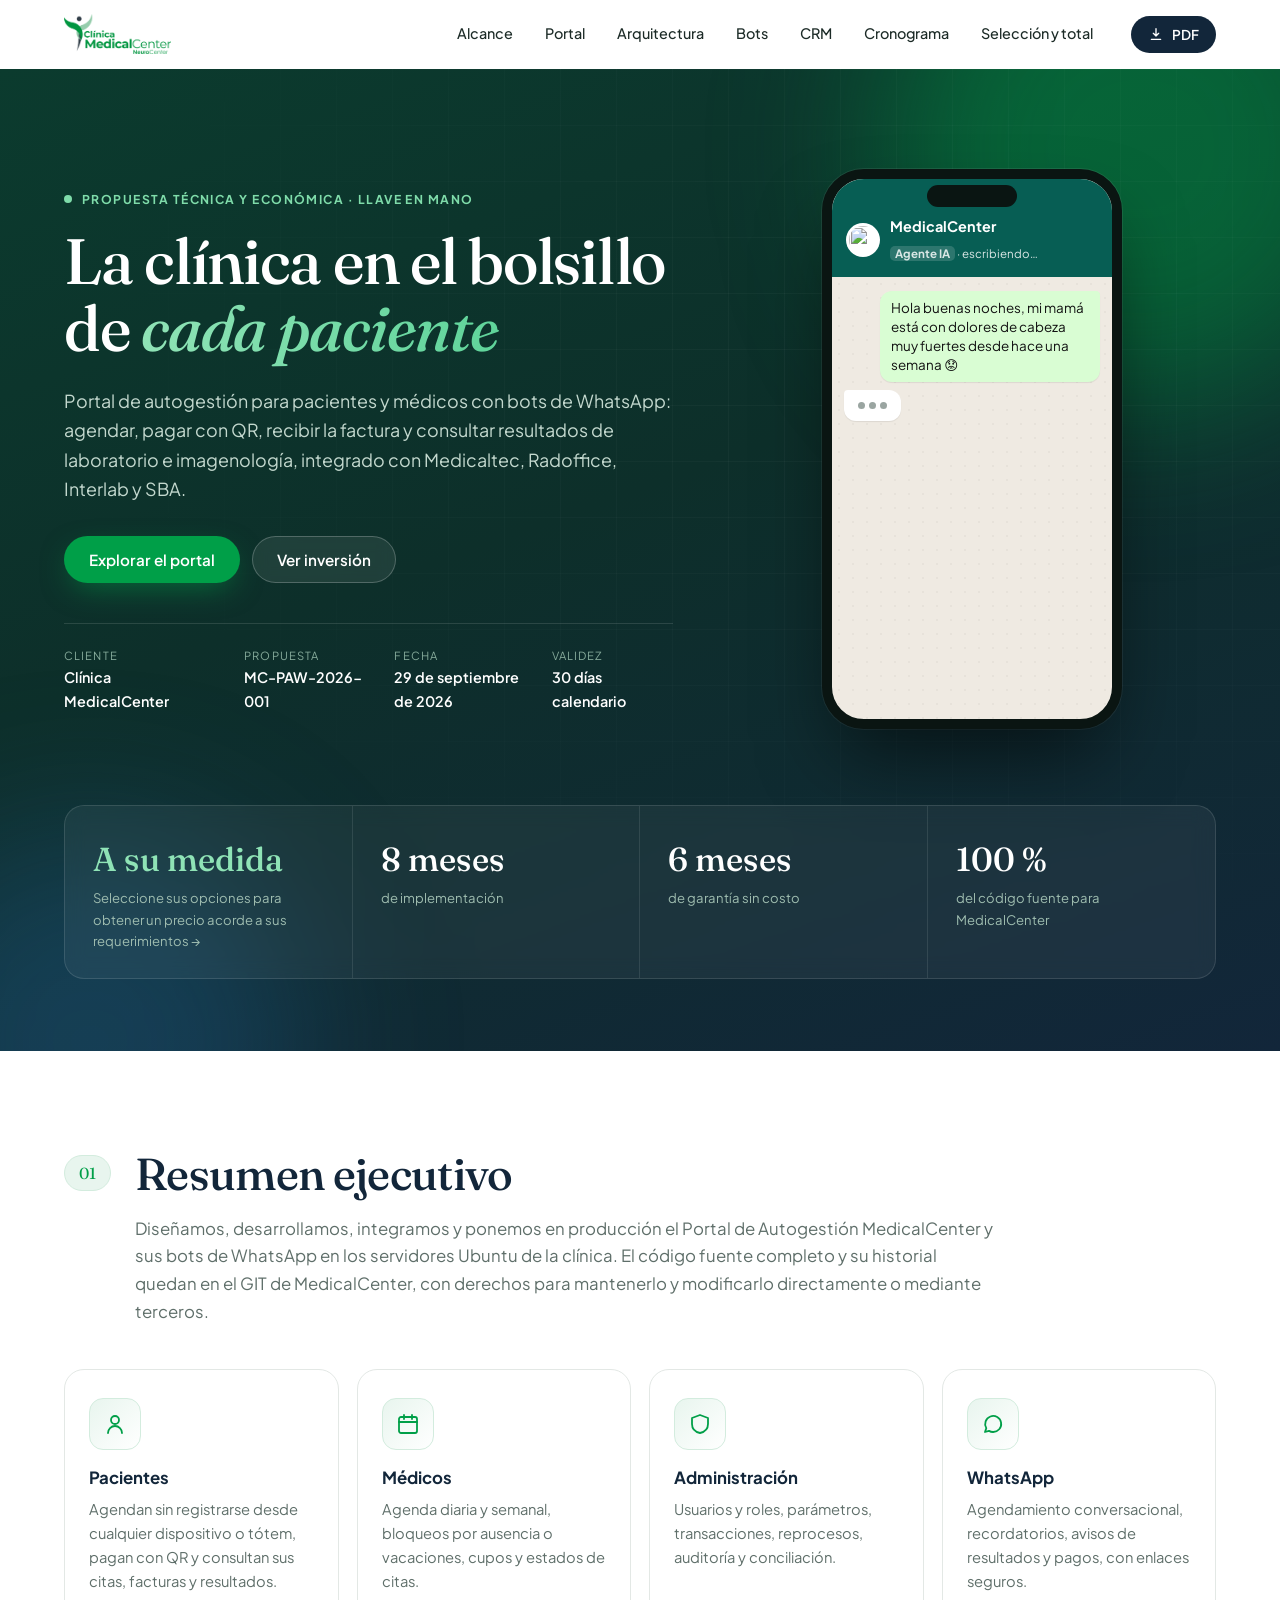
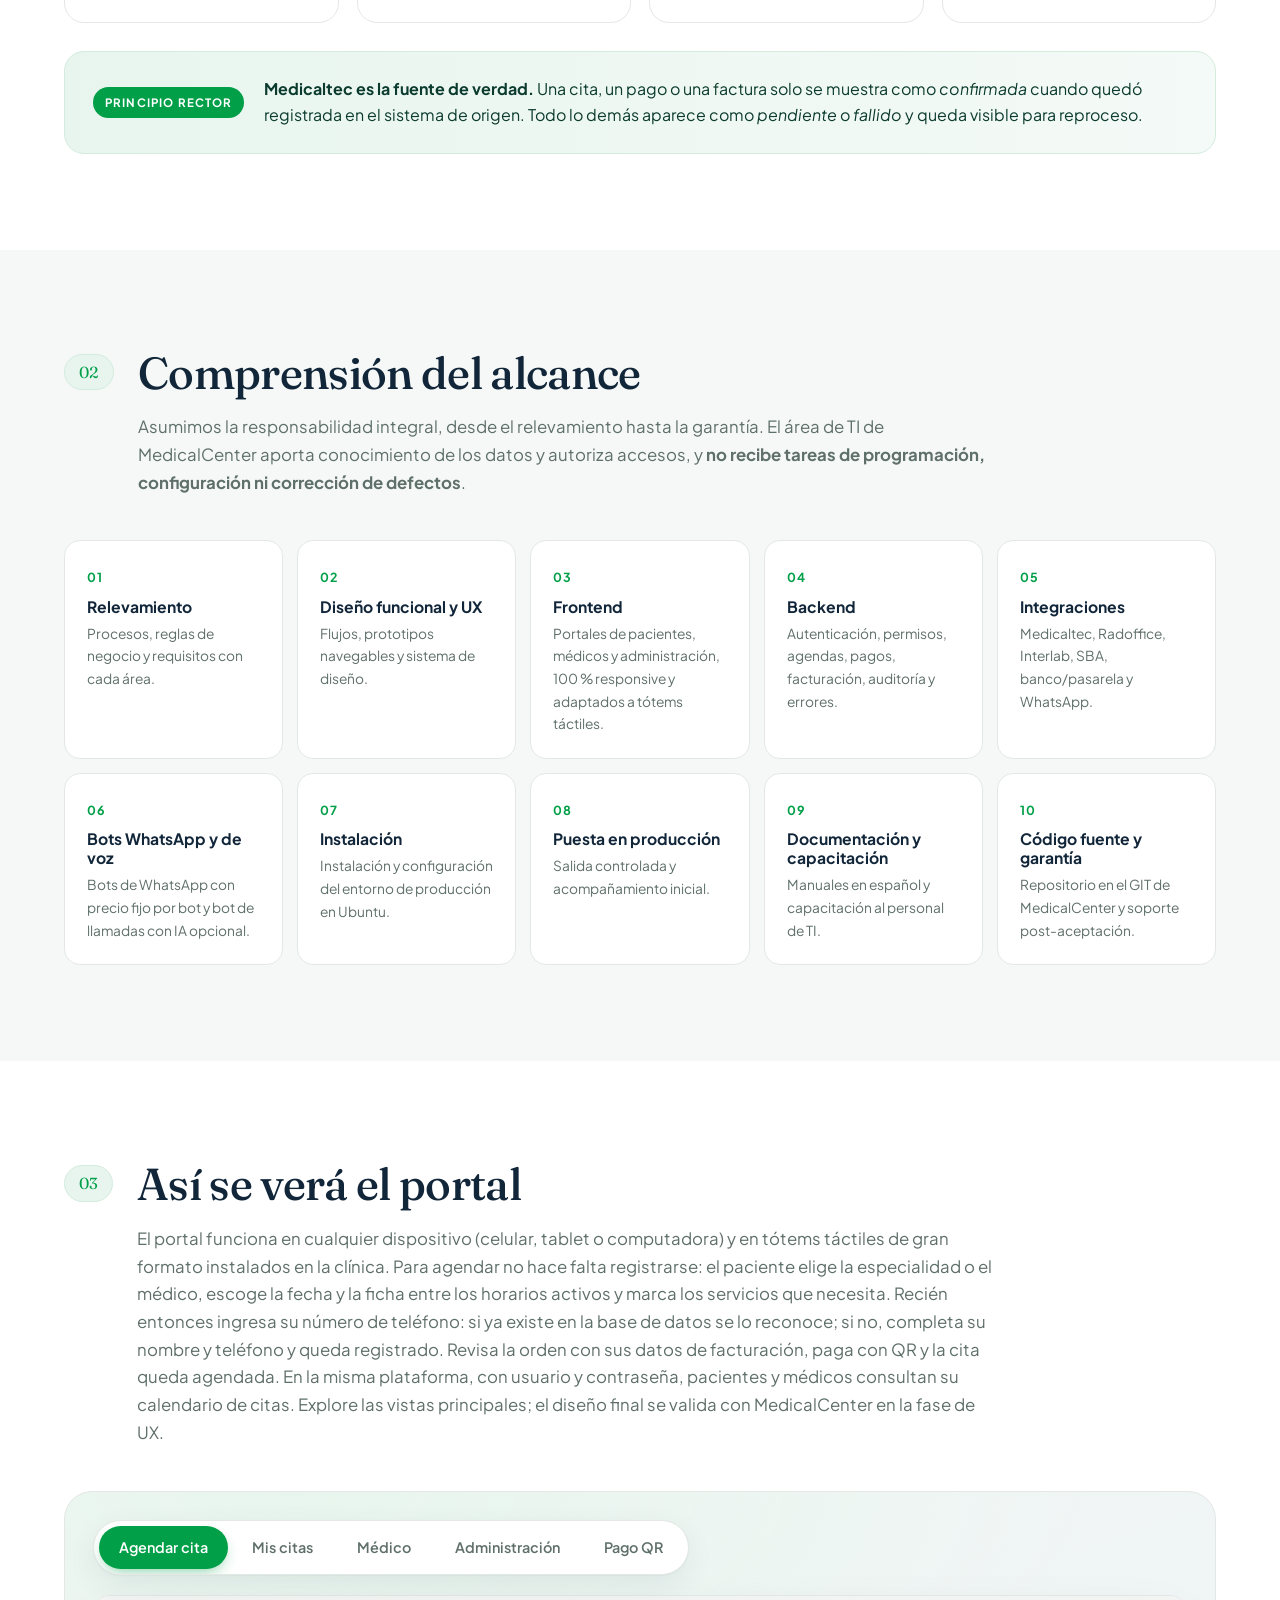
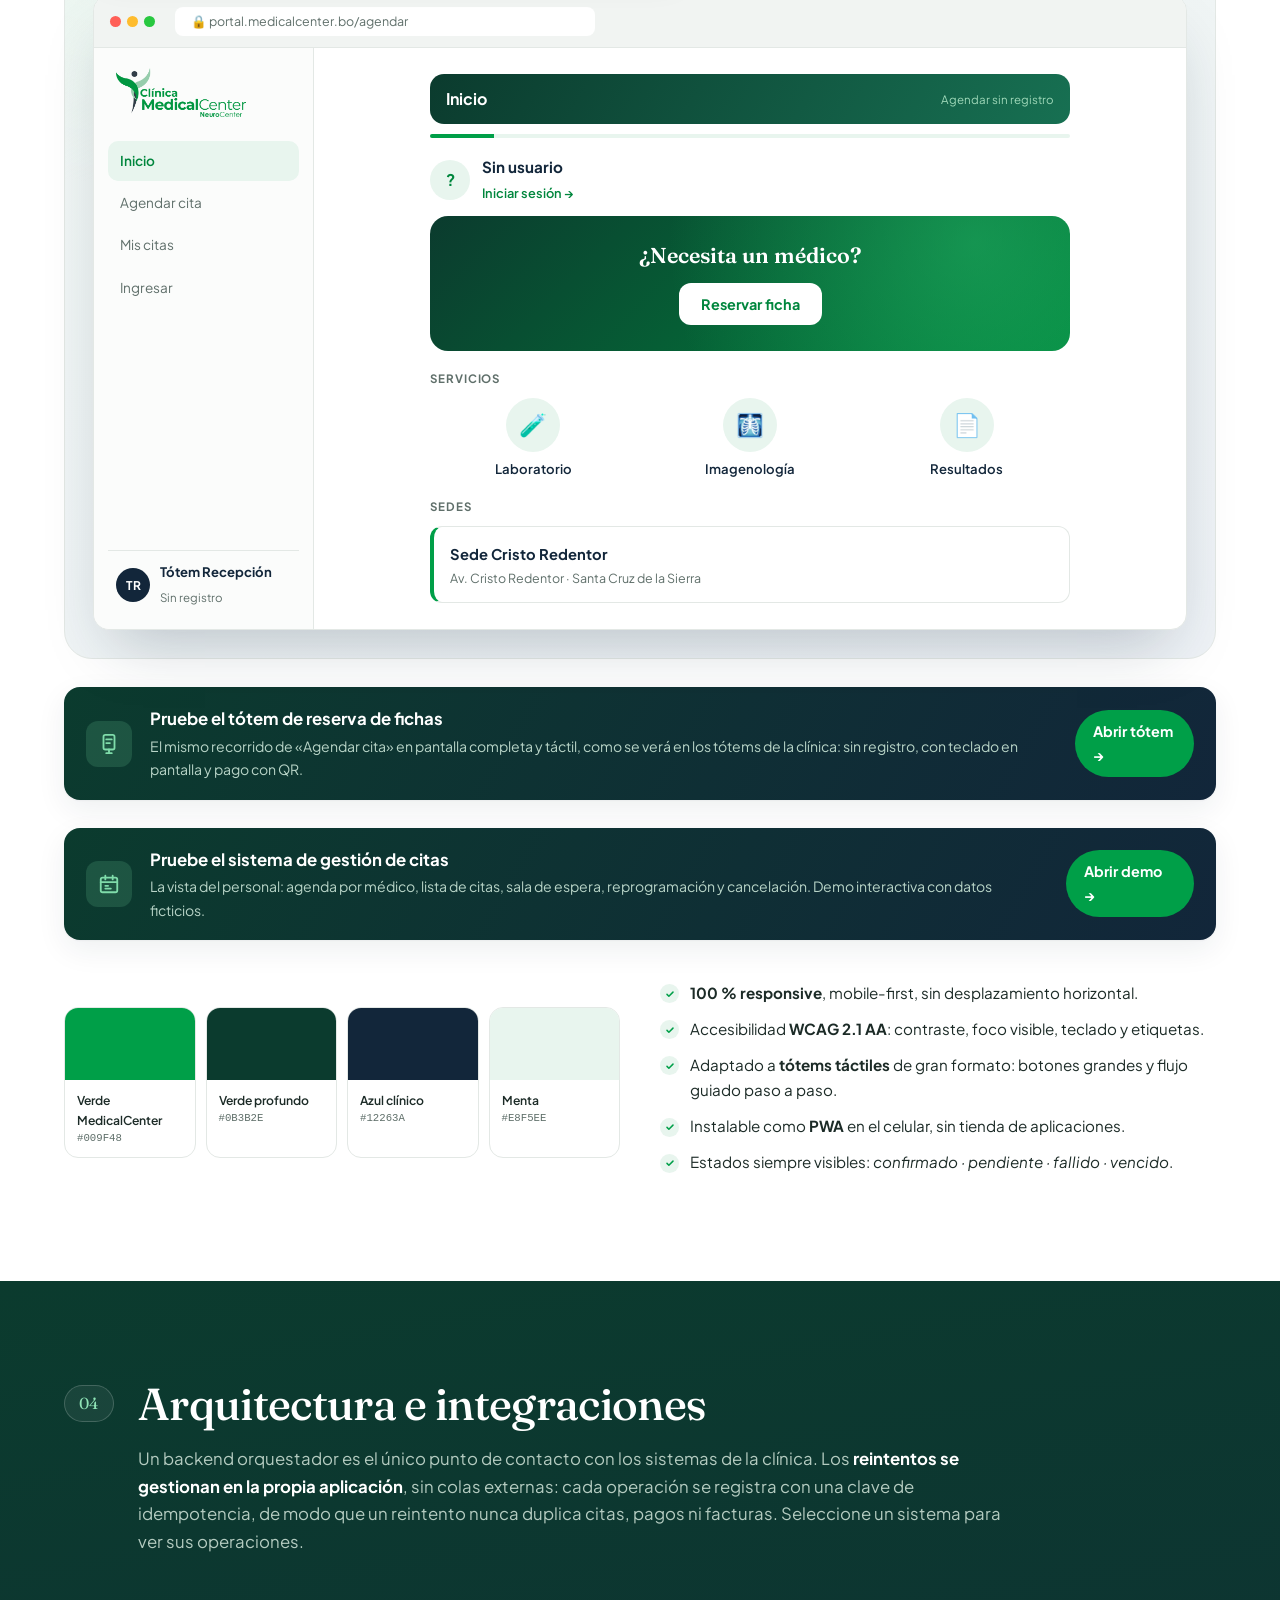
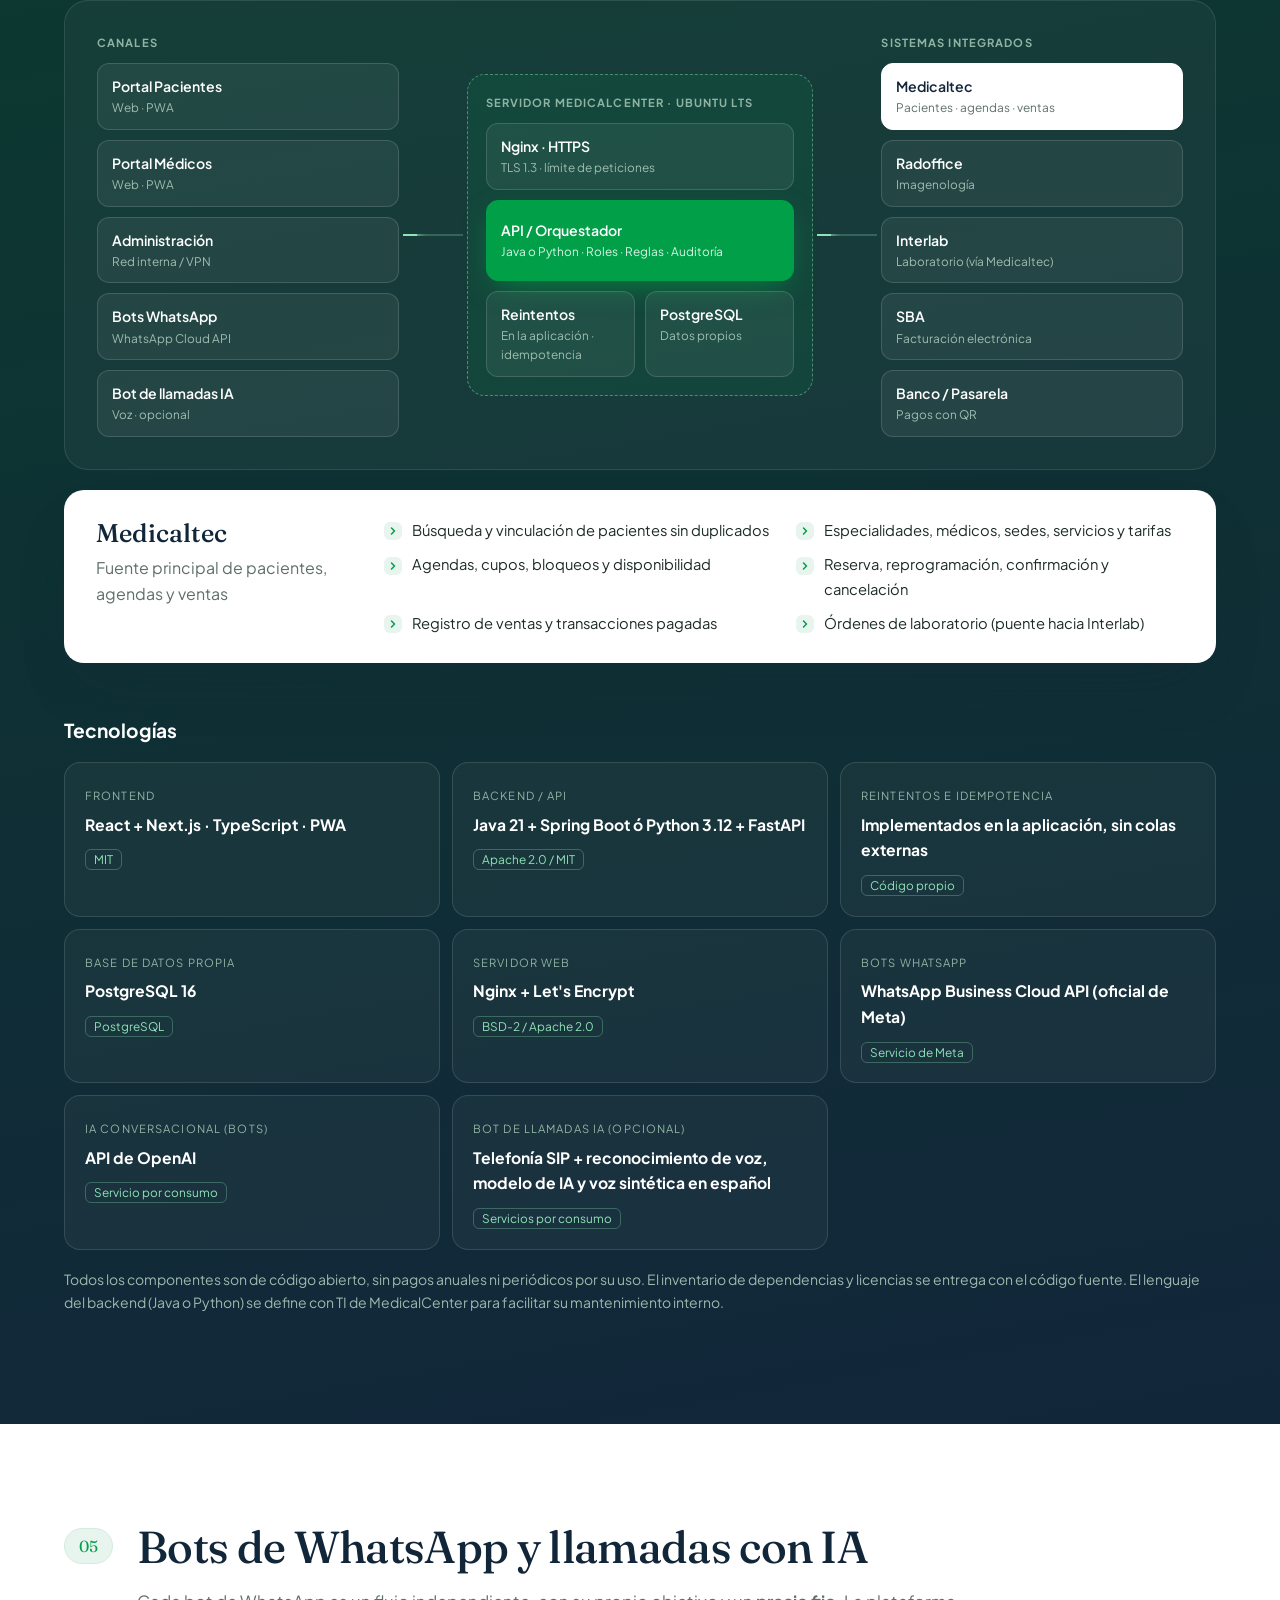
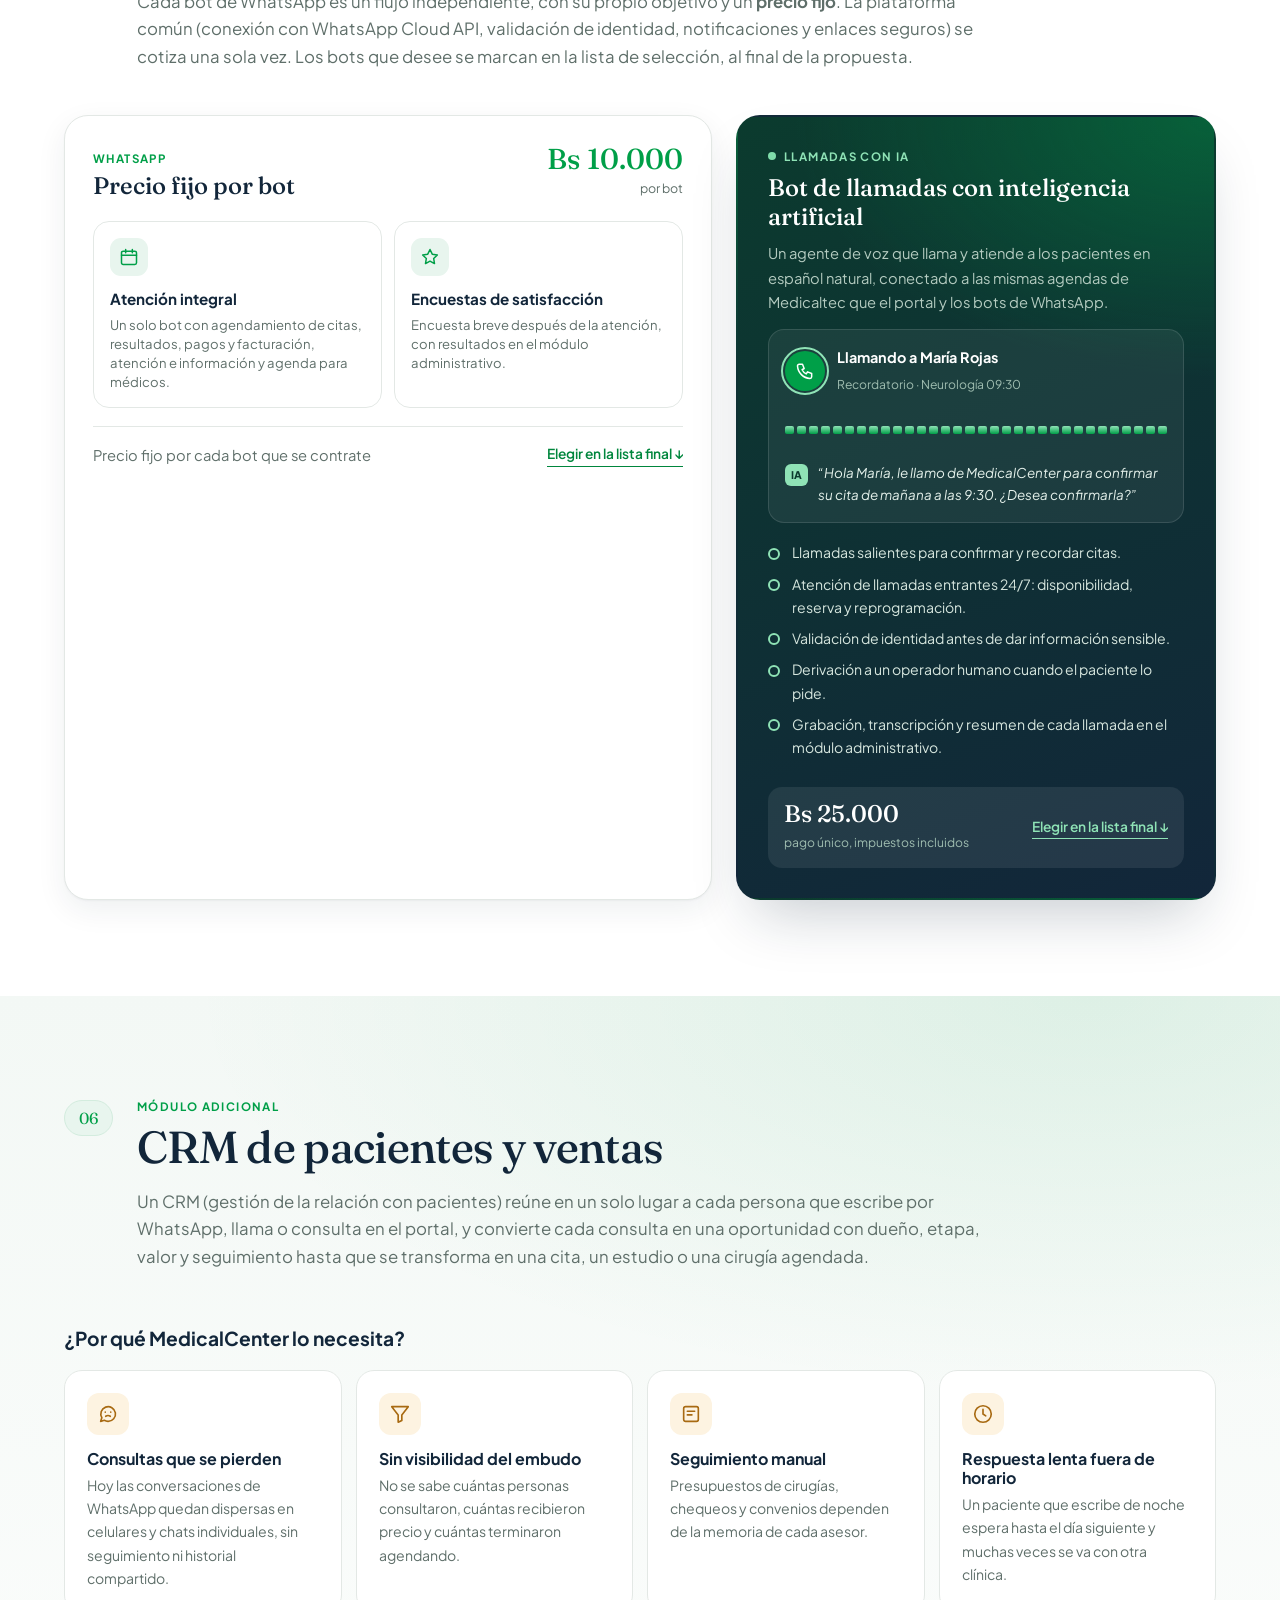
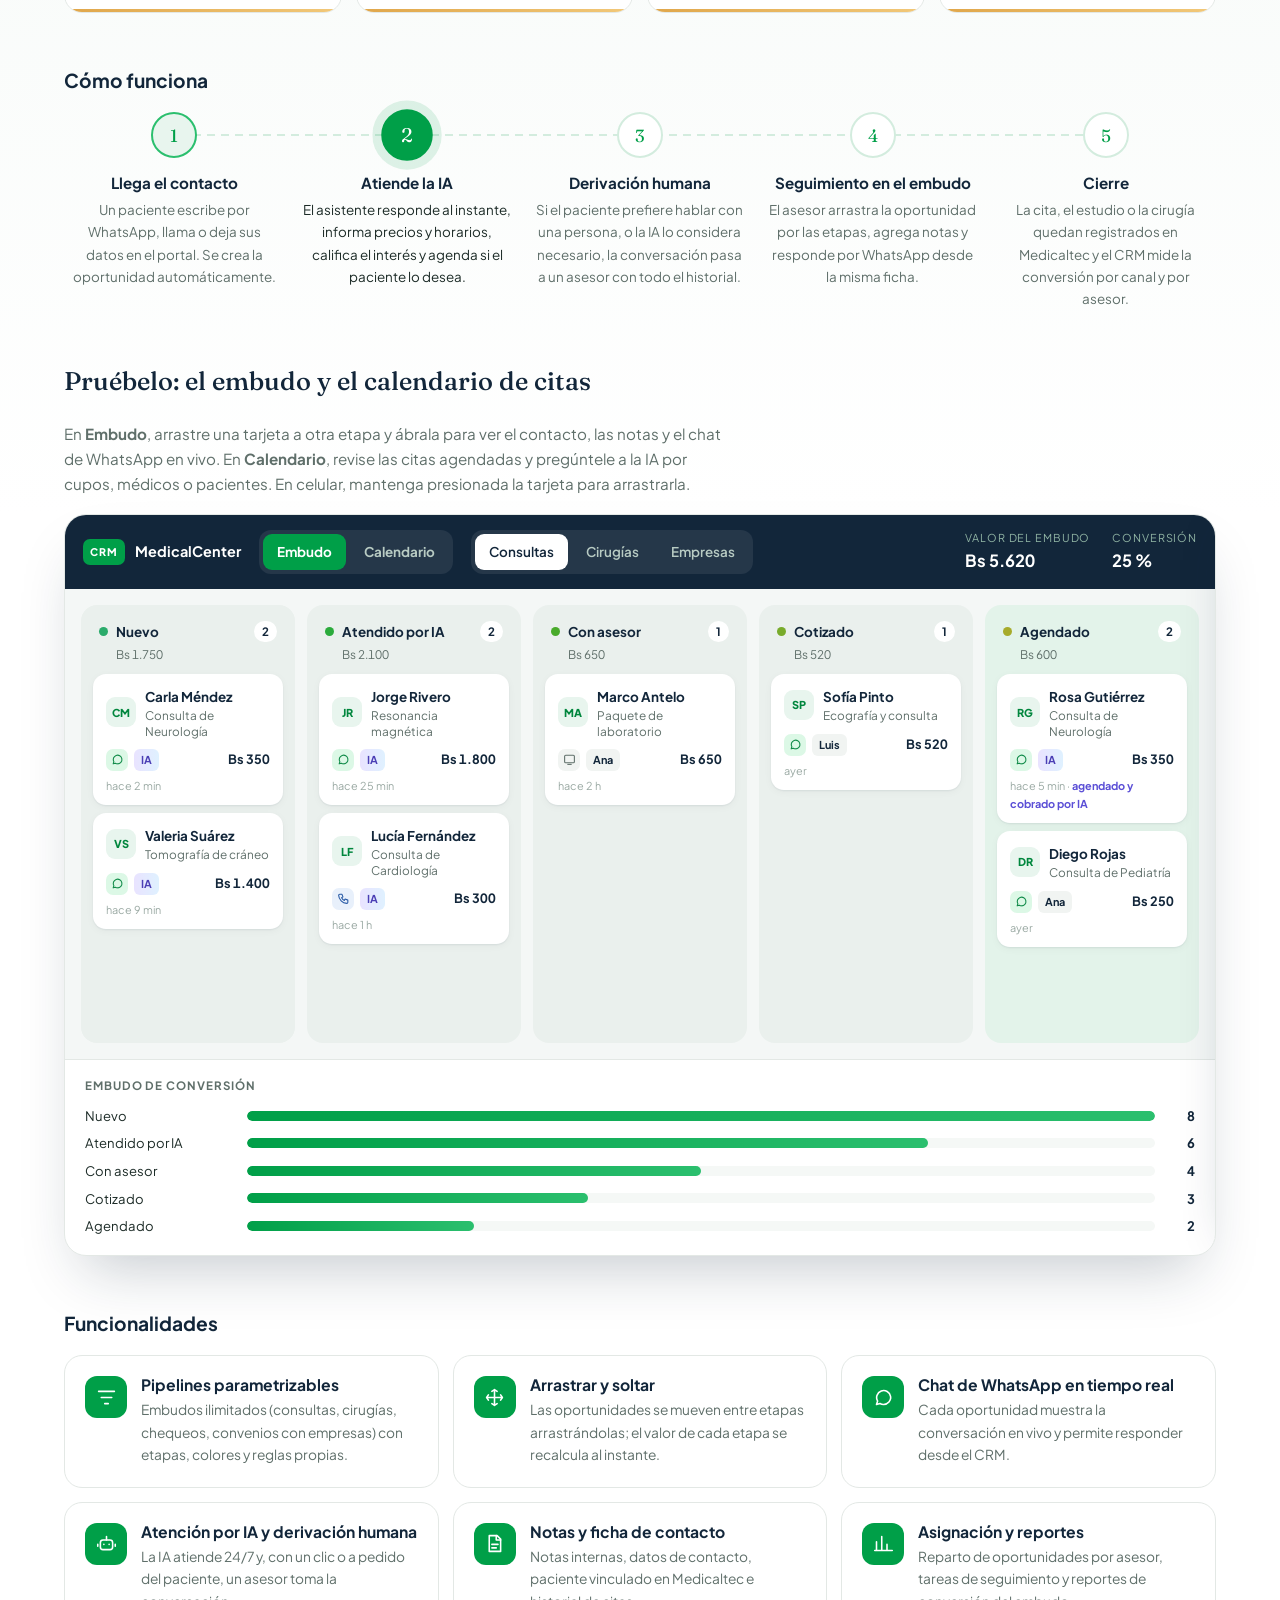
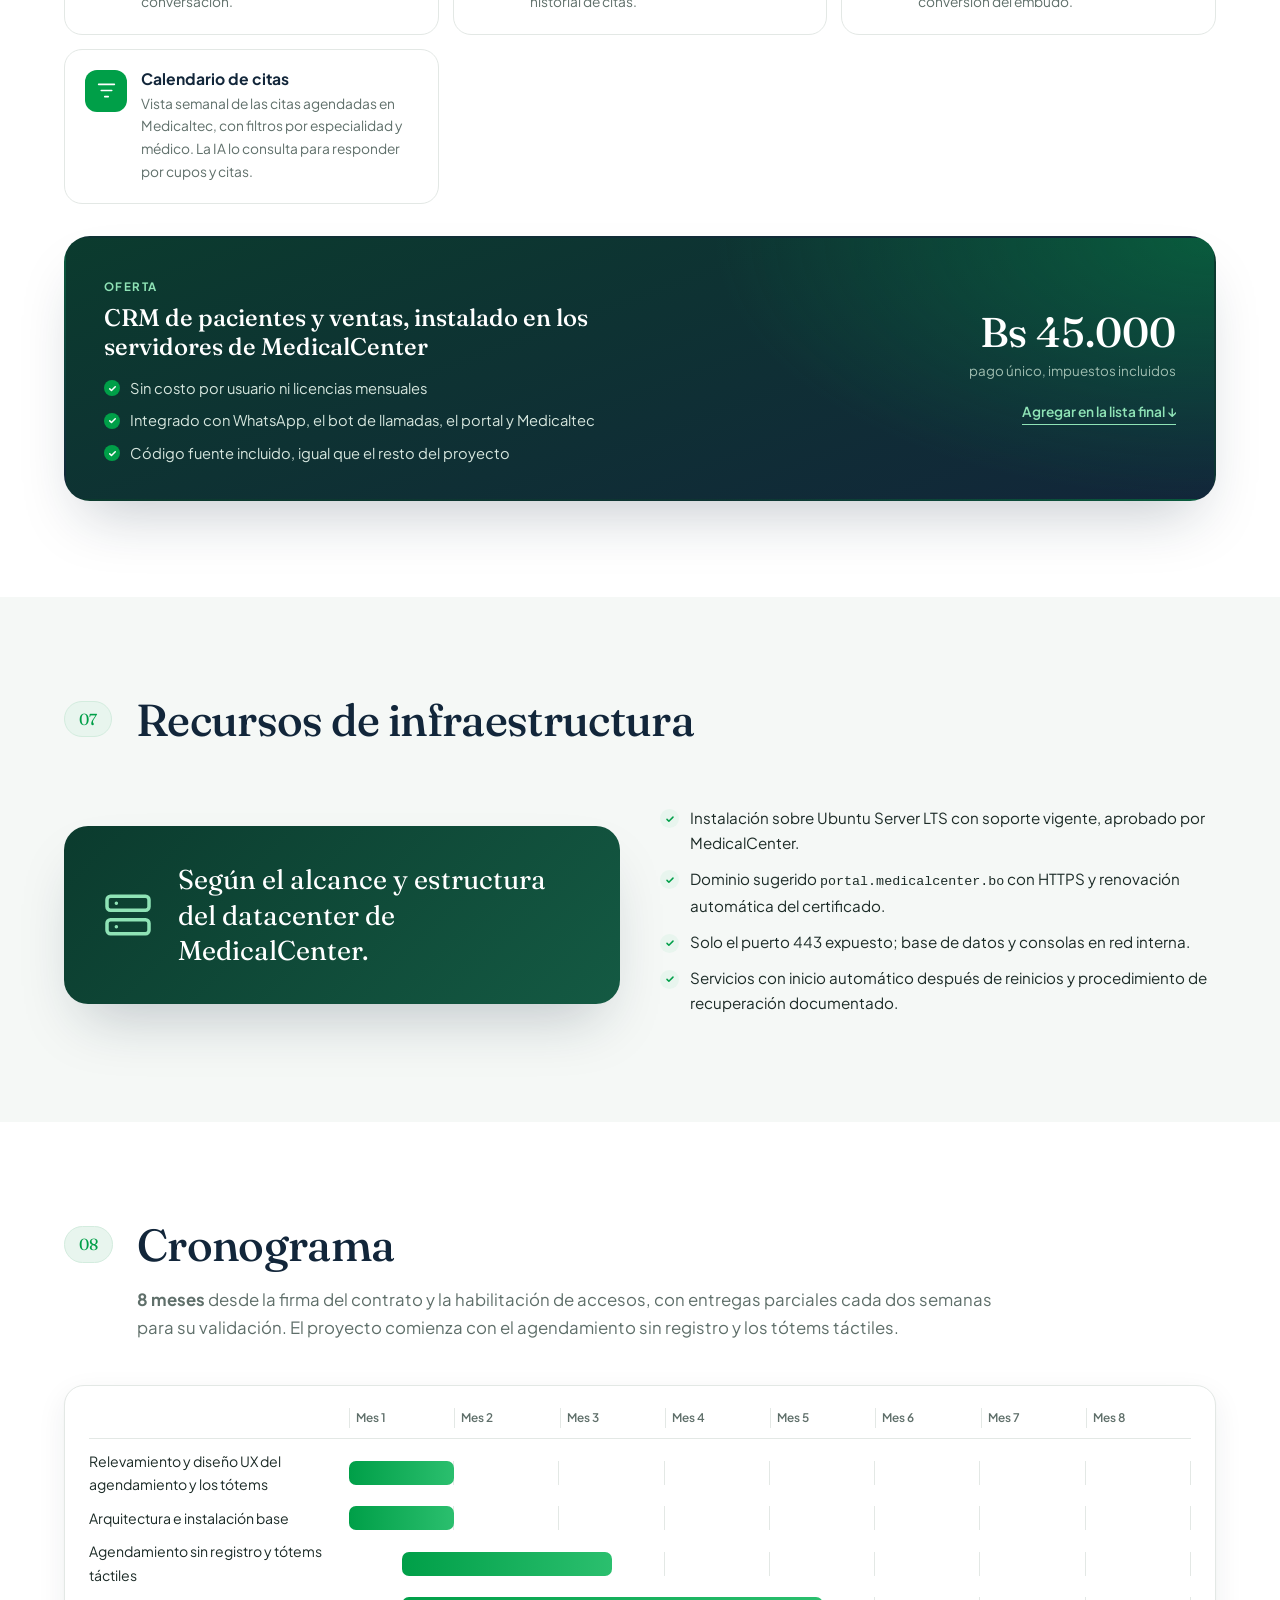
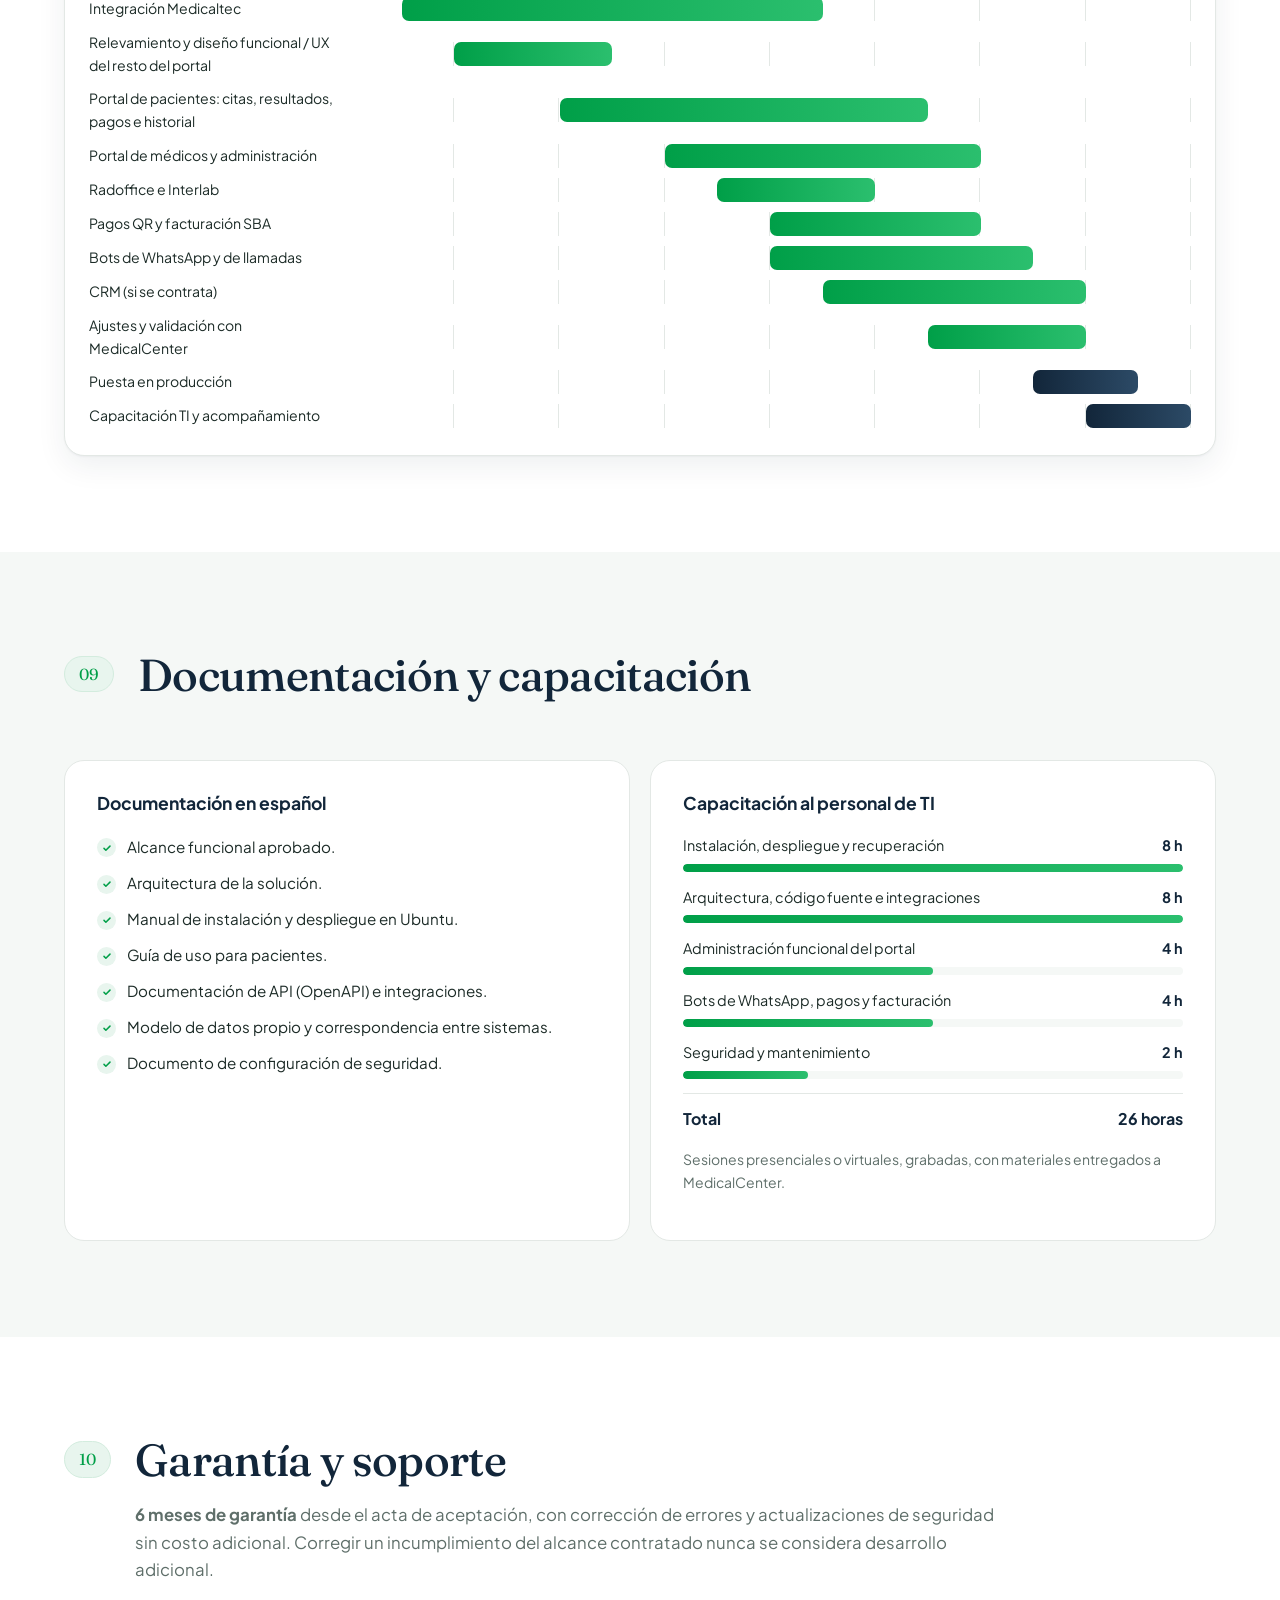
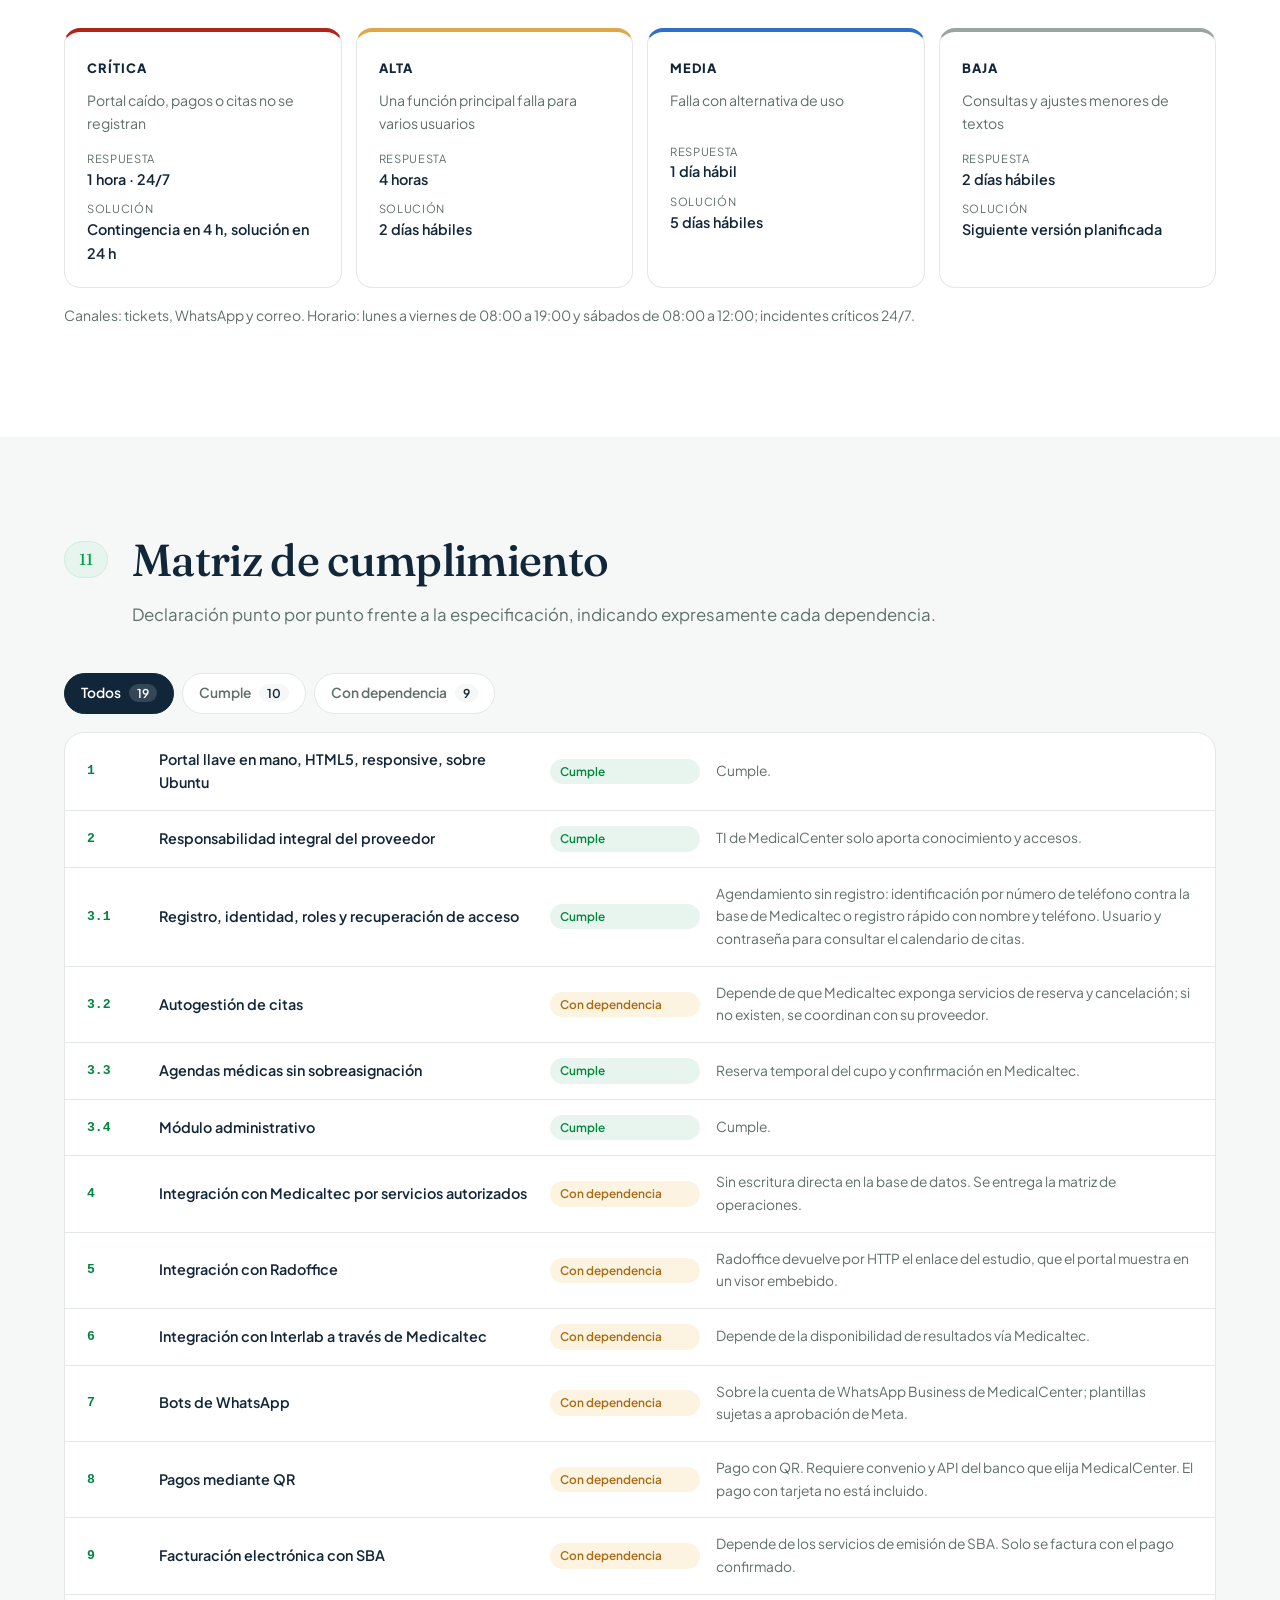
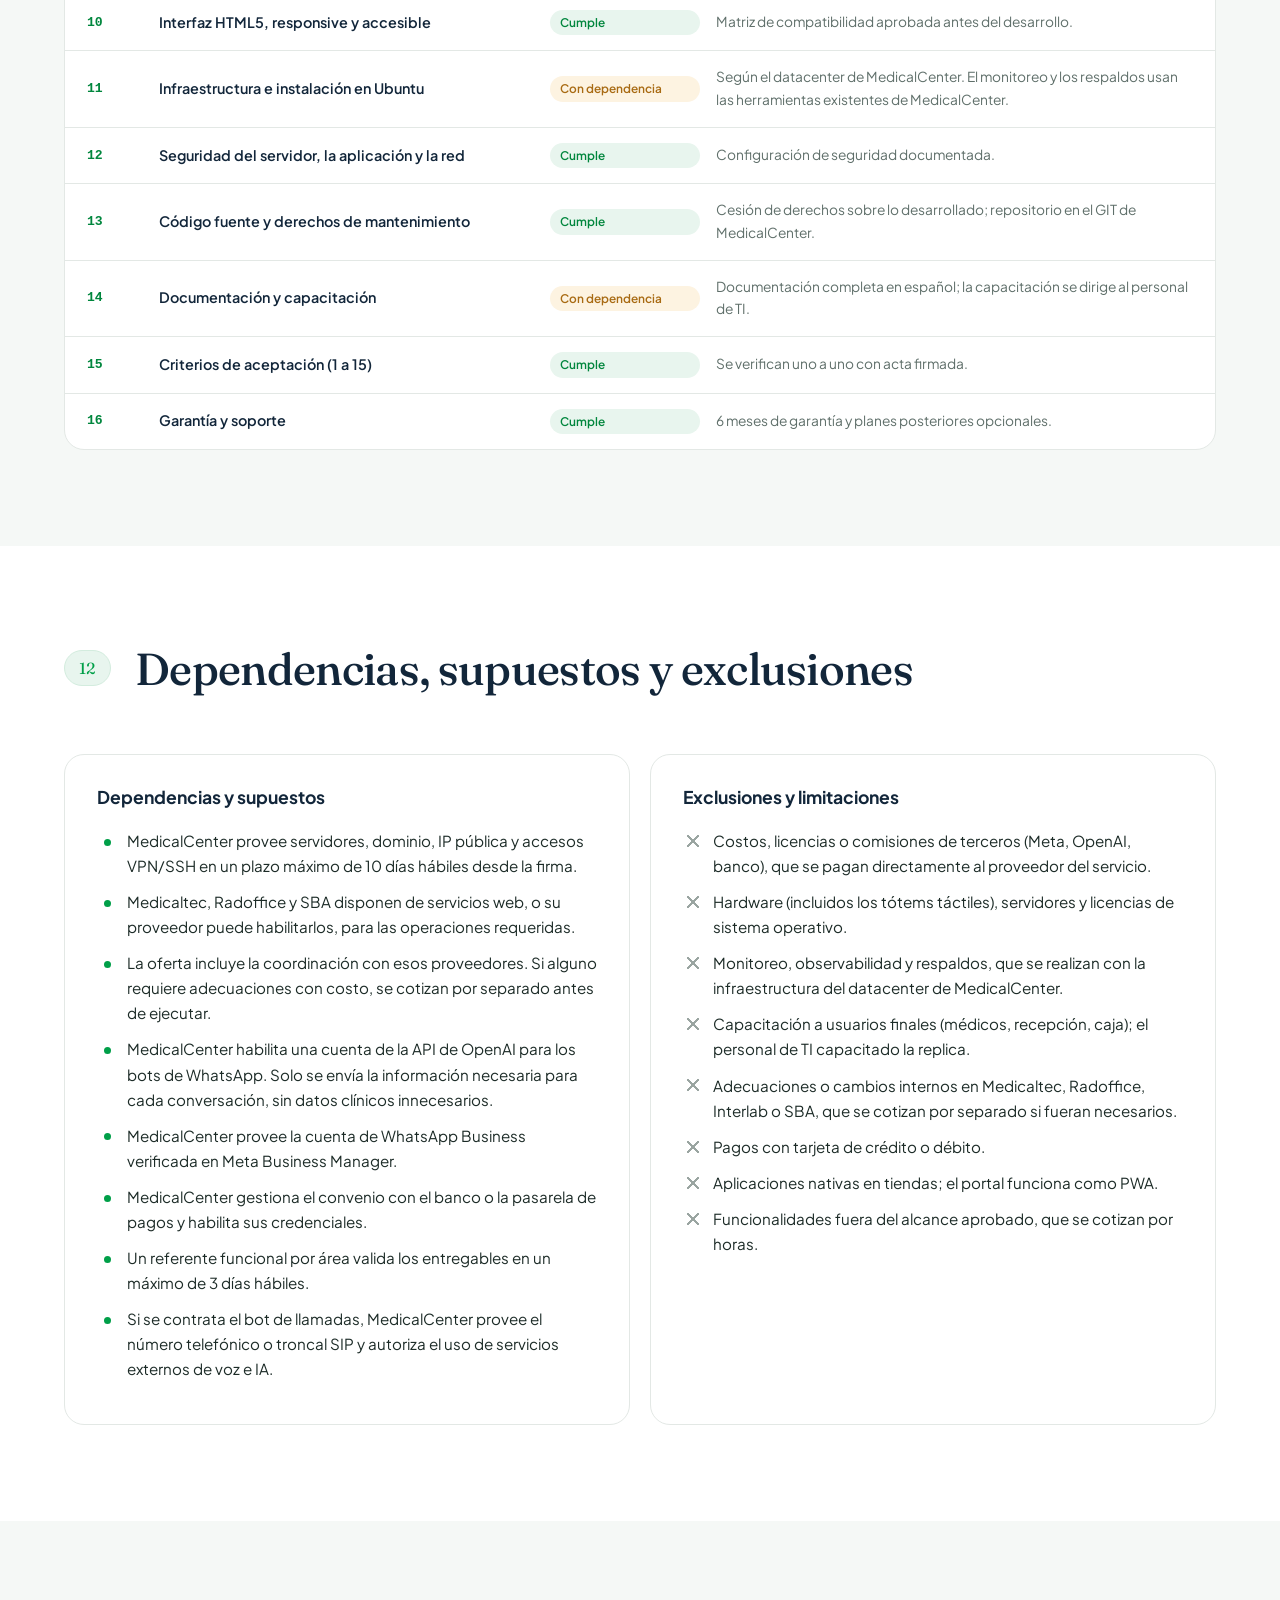
==== commit f41425d3: "cambios" ====
--- a/index.html
+++ b/index.html
@@ -257,11 +257,17 @@
             </div>
         </div>
 
-        <div class="demo-cta reveal">
+        <a class="demo-cta reveal" href="demo/?kiosk">
+            <span class="demo-cta__ico" aria-hidden="true"><svg viewBox="0 0 24 24" width="22" height="22"><rect x="6" y="2" width="12" height="16" rx="2" fill="none" stroke="currentColor" stroke-width="2"/><path d="M9 22h6M12 18v4M9 7h6M9 11h4" fill="none" stroke="currentColor" stroke-width="2" stroke-linecap="round"/></svg></span>
+            <span class="demo-cta__txt"><b>Pruebe el tótem de reserva de fichas</b><small>El mismo recorrido de «Agendar cita» en pantalla completa y táctil, como se verá en los tótems de la clínica: sin registro, con teclado en pantalla y pago con QR.</small></span>
+            <span class="demo-cta__go">Abrir tótem →</span>
+        </a>
+
+        <a class="demo-cta reveal" href="dashboard/">
             <span class="demo-cta__ico" aria-hidden="true"><svg viewBox="0 0 24 24" width="22" height="22"><rect x="3" y="5" width="18" height="16" rx="2" fill="none" stroke="currentColor" stroke-width="2"/><path d="M3 10h18M8 3v4M16 3v4M8 14h3M8 17h6" fill="none" stroke="currentColor" stroke-width="2" stroke-linecap="round"/></svg></span>
-            <span class="demo-cta__txt"><b>Pruebe el agendamiento de fichas</b><small>El recorrido del paciente: información de la clínica, especialidad o médico, horarios disponibles, código de paciente, pago QR y factura. Las fichas que reserve aparecen en el panel de citas del personal.</small></span>
-            <span class="demo-cta__acts"><a class="demo-cta__go" href="demo/">Solicitar ficha →</a><a class="demo-cta__alt" href="demo/dashboard.html">Panel de citas</a></span>
-        </div>
+            <span class="demo-cta__txt"><b>Pruebe el sistema de gestión de citas</b><small>La vista del personal: agenda por médico, lista de citas, sala de espera, reprogramación y cancelación. Demo interactiva con datos ficticios.</small></span>
+            <span class="demo-cta__go">Abrir demo →</span>
+        </a>
 
         <div class="design-notes">
             <div class="palette reveal">
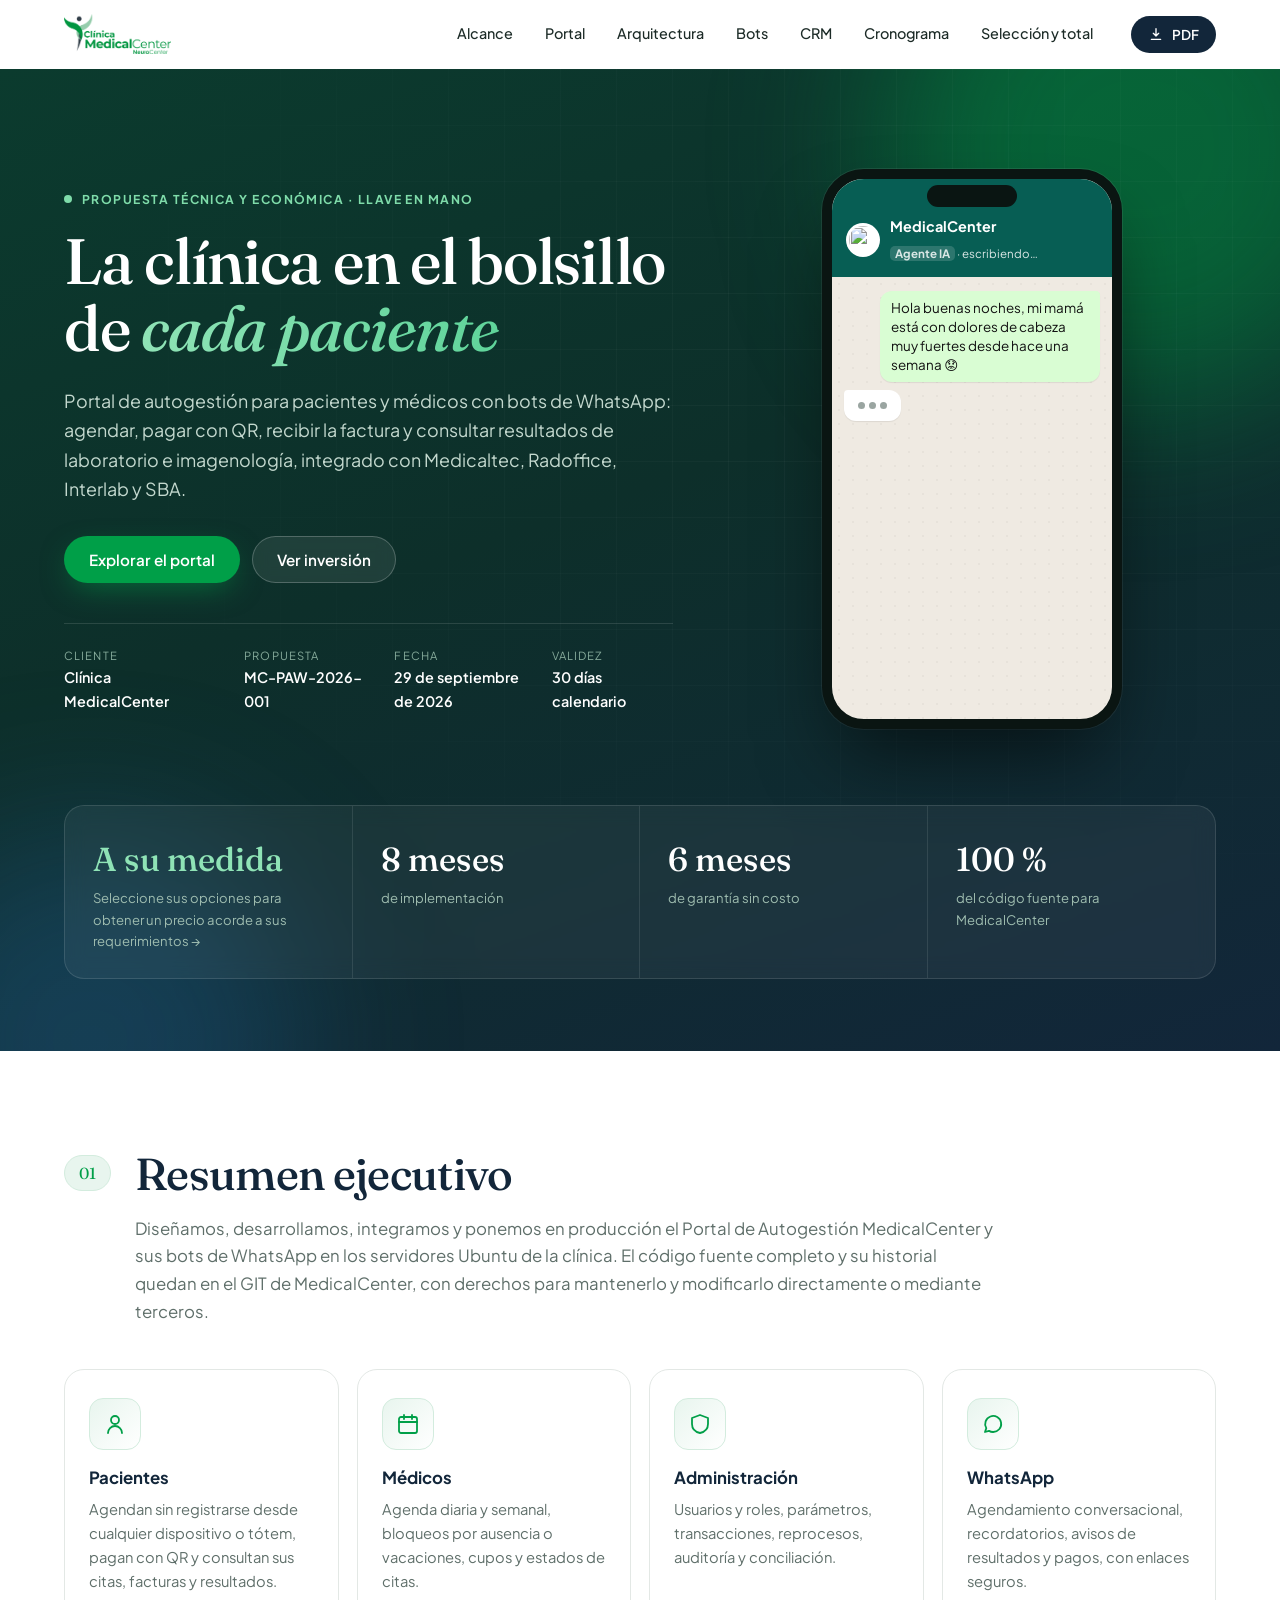
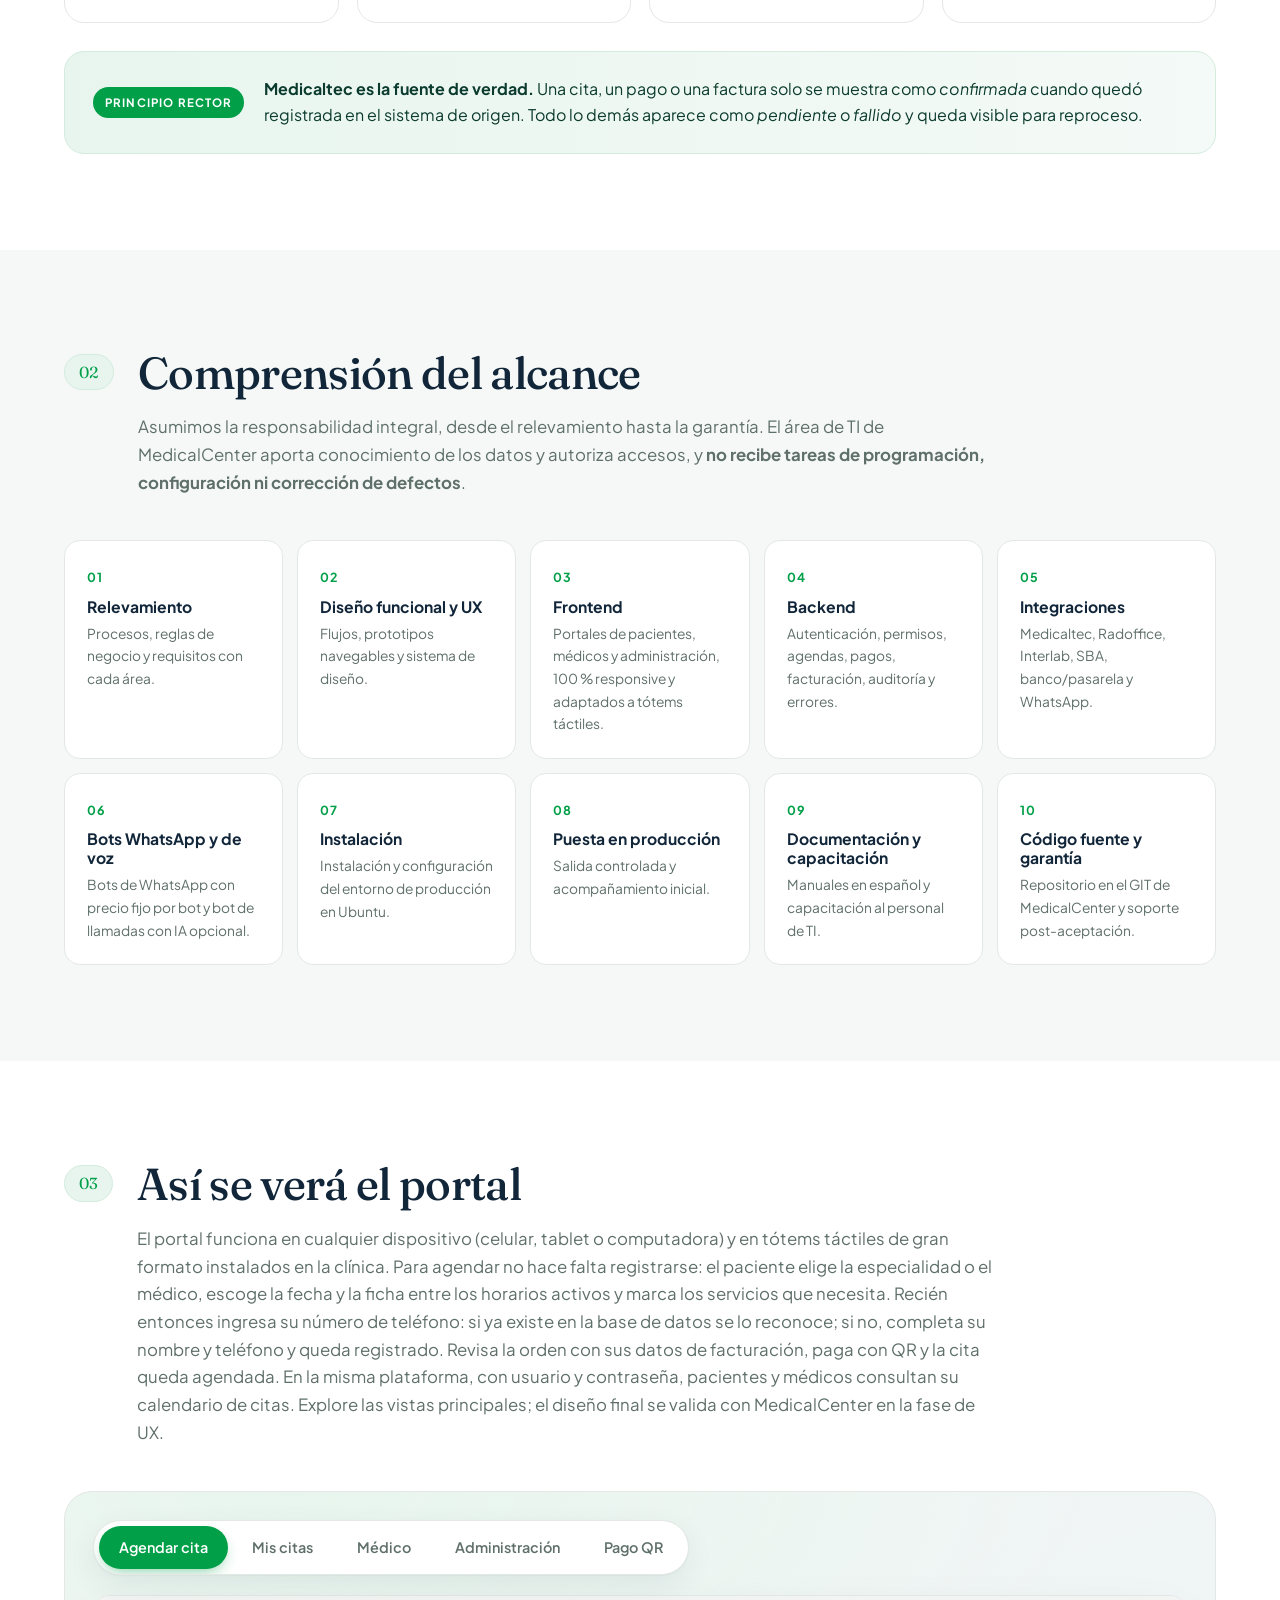
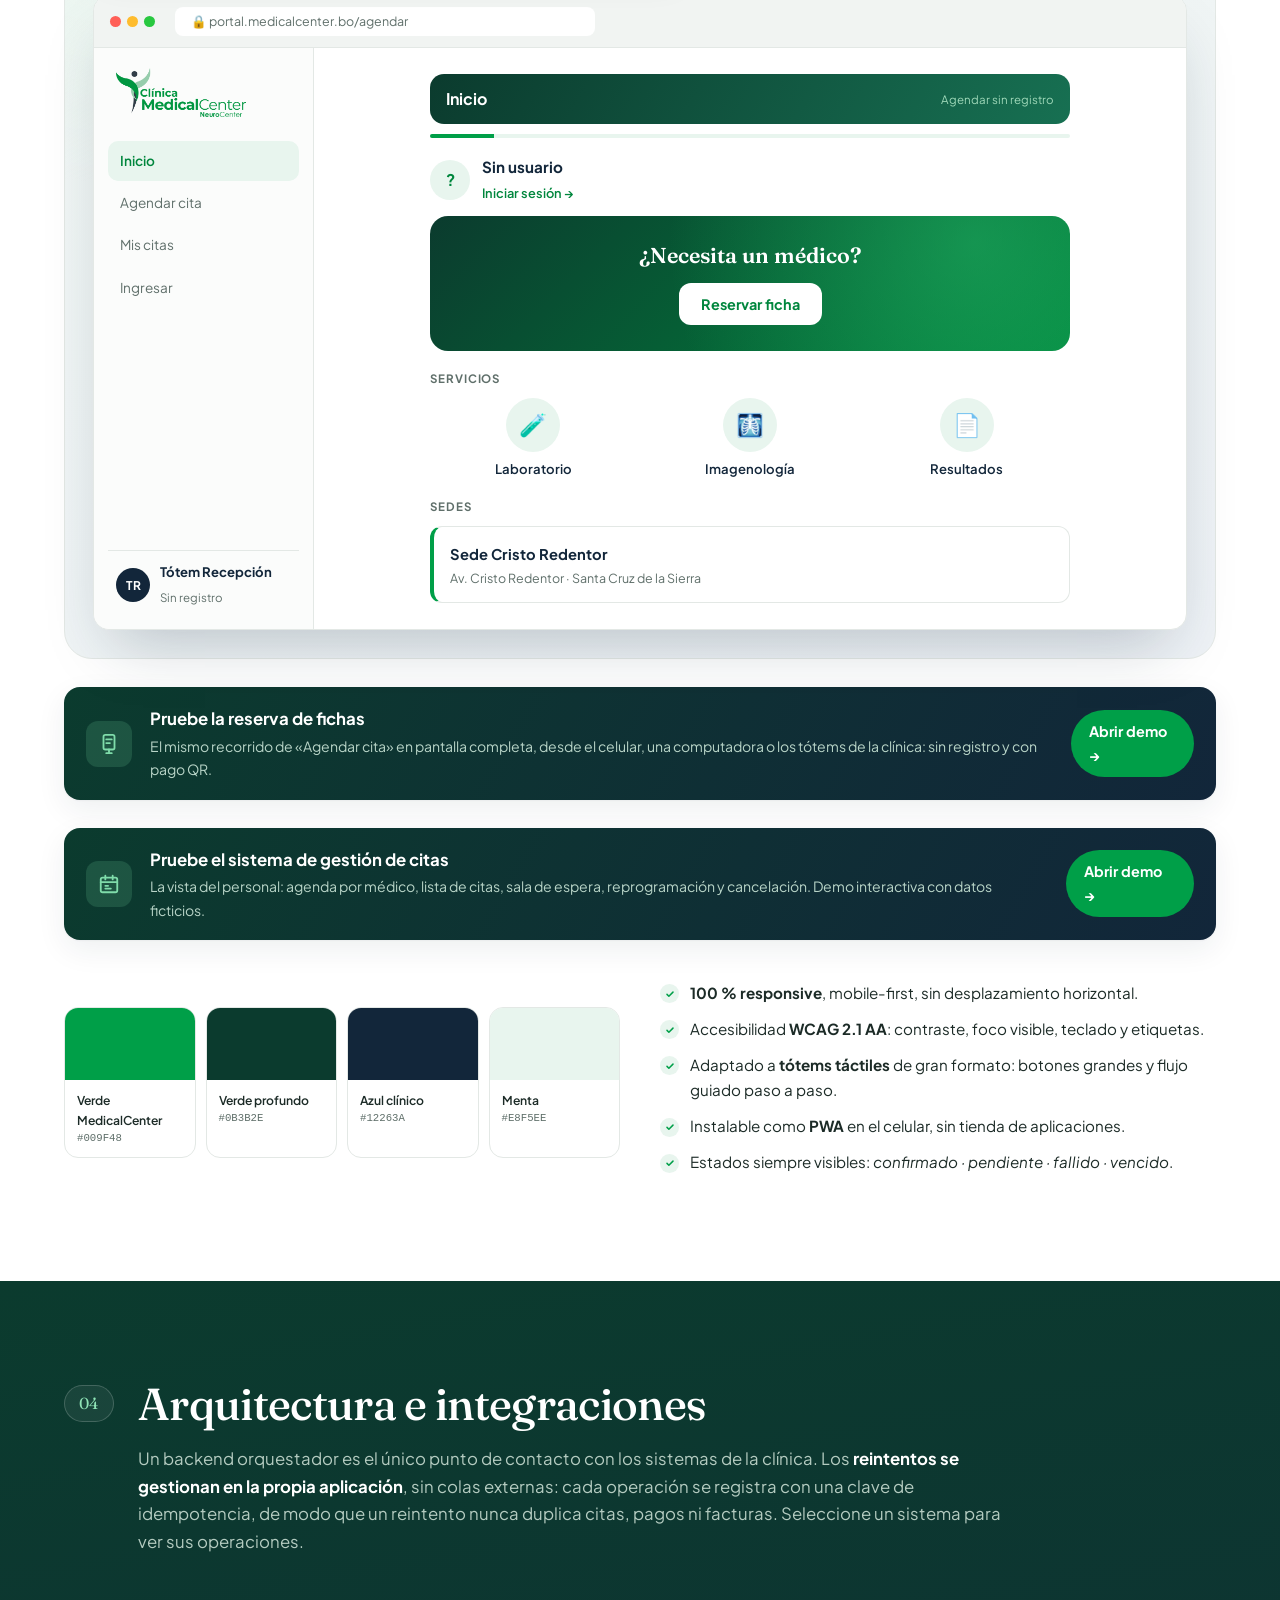
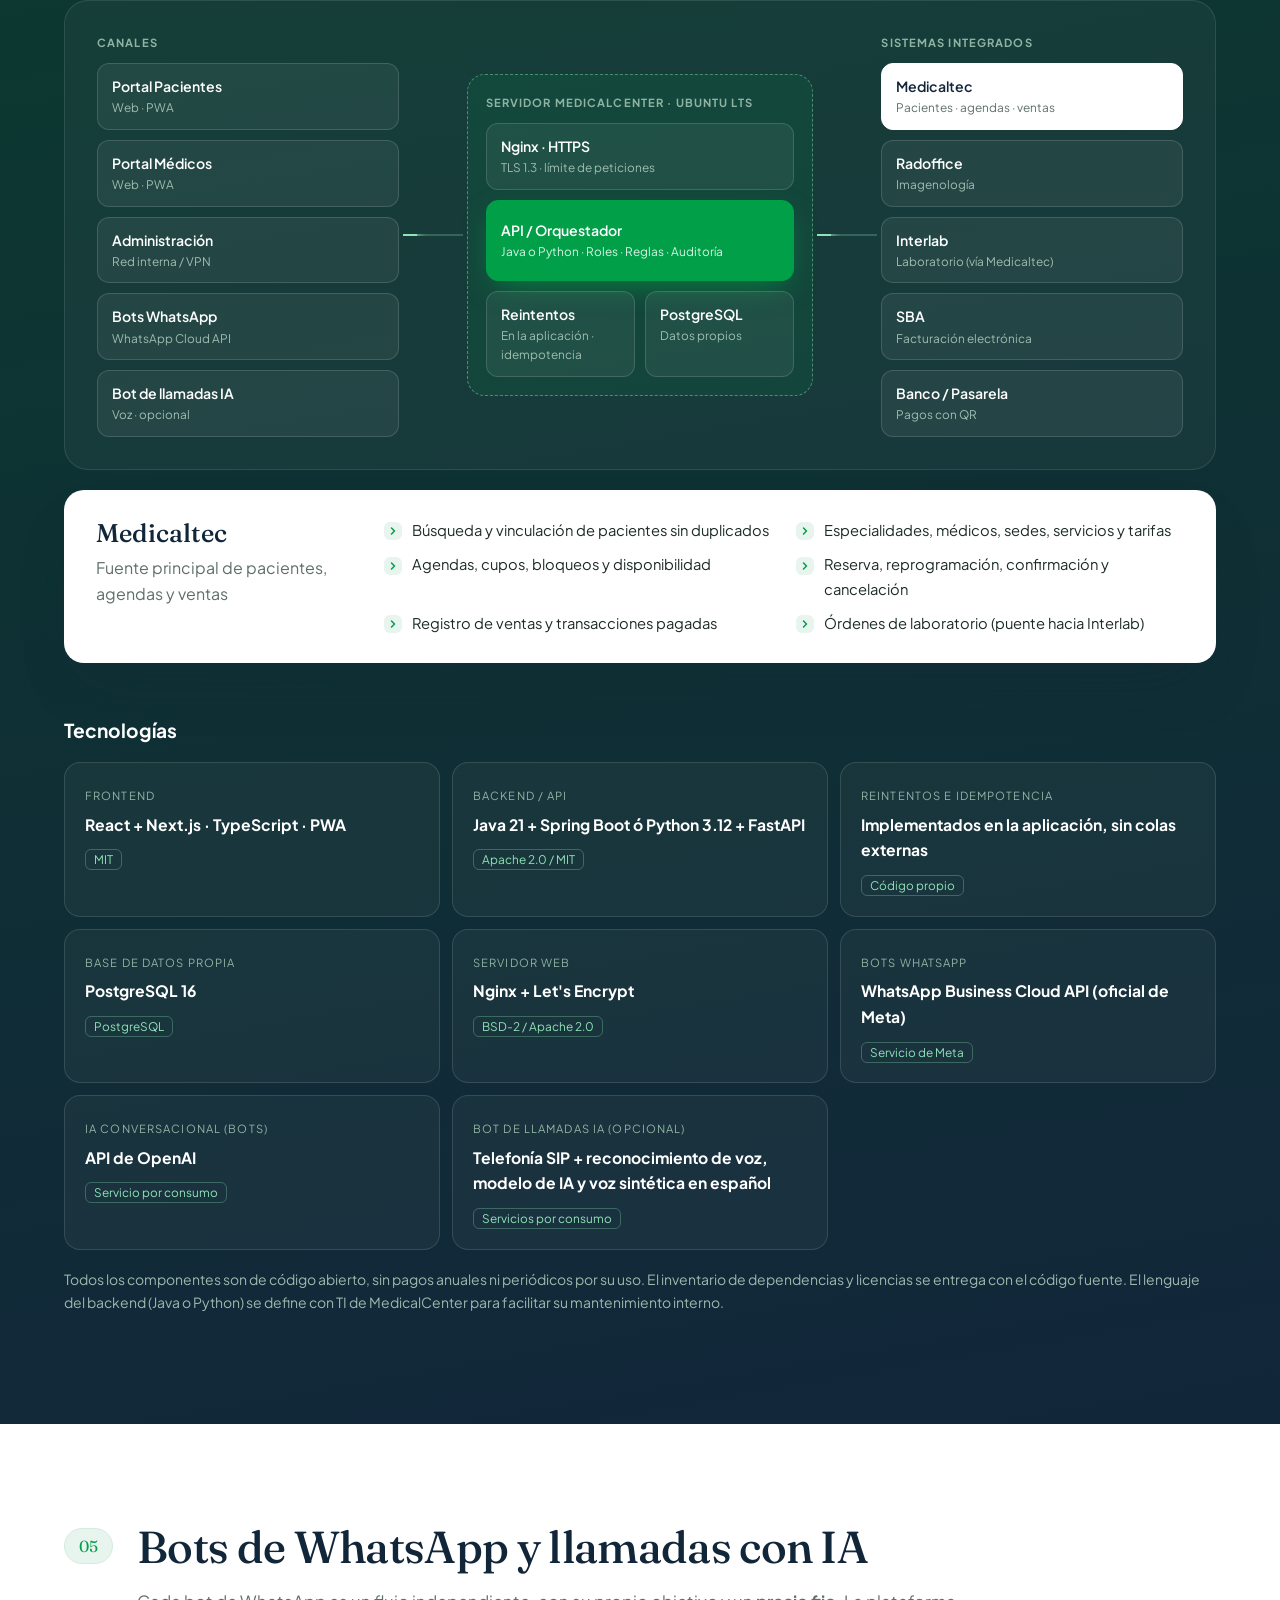
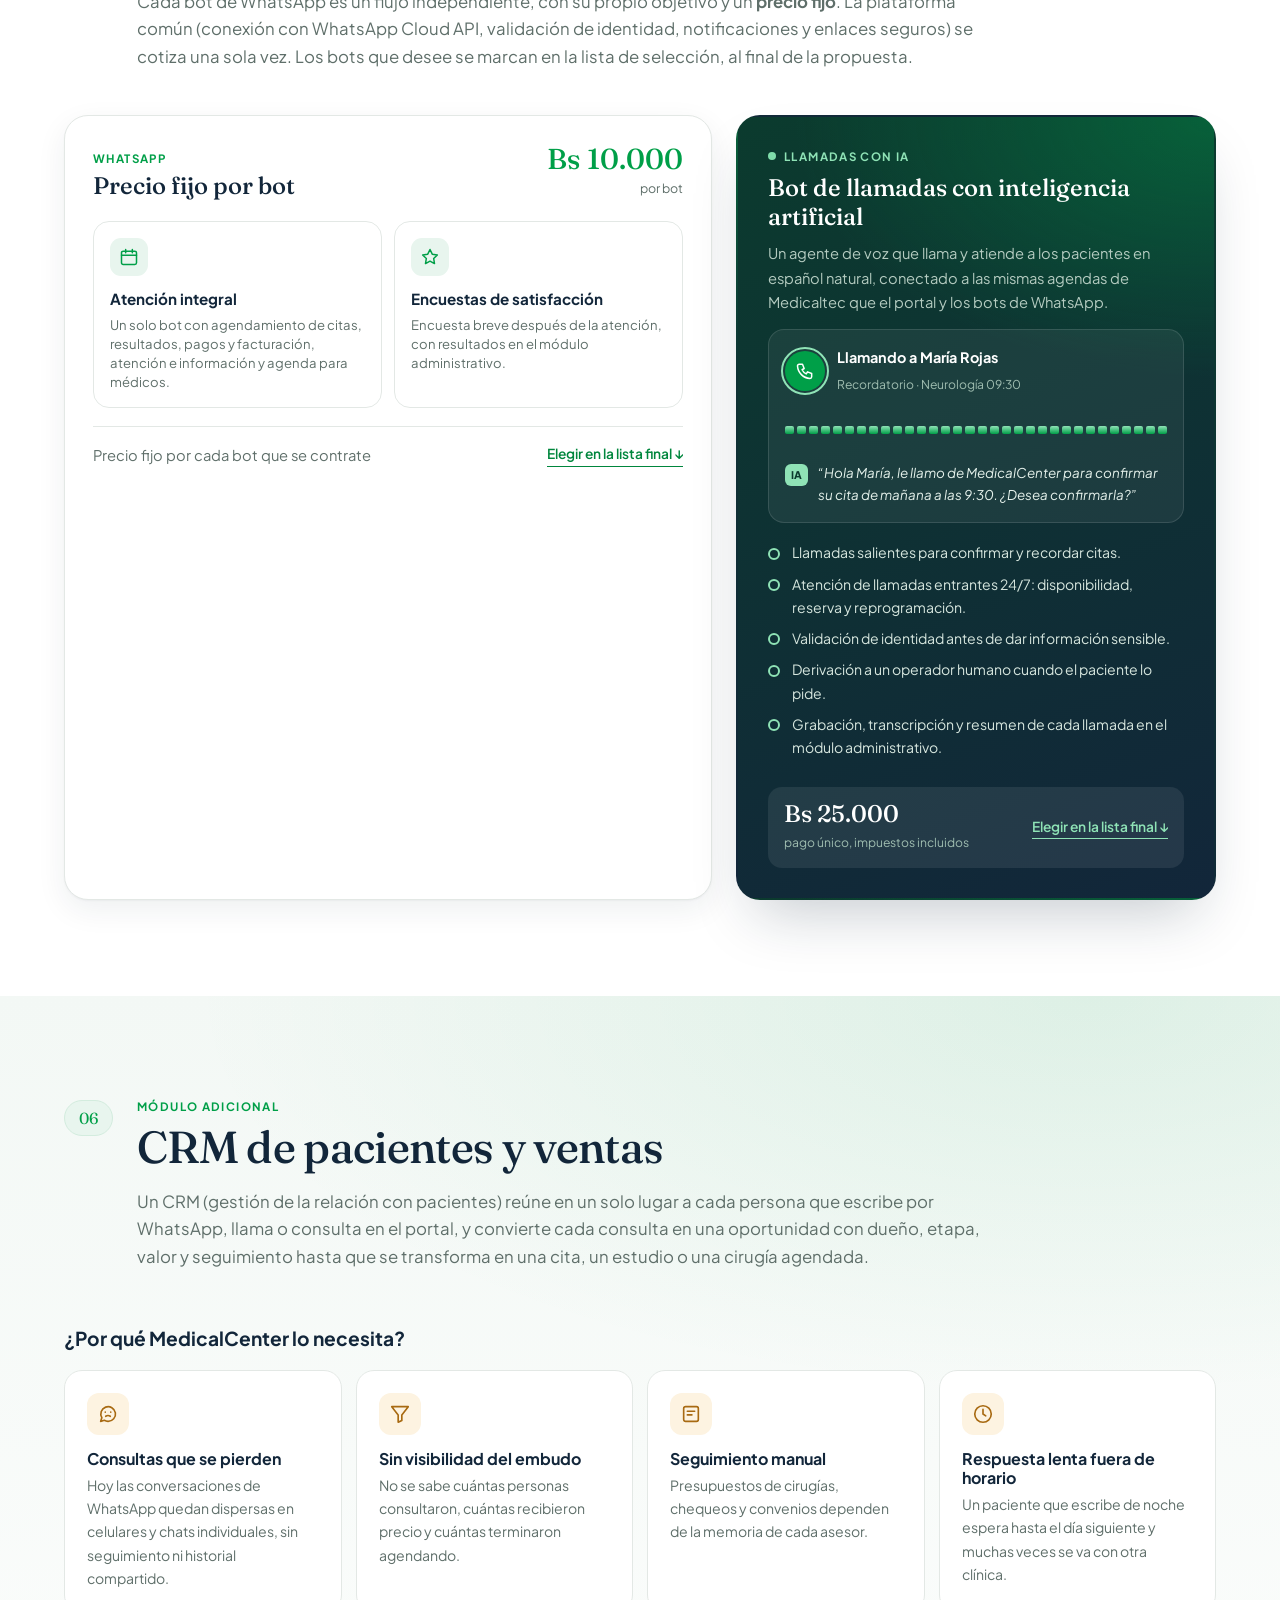
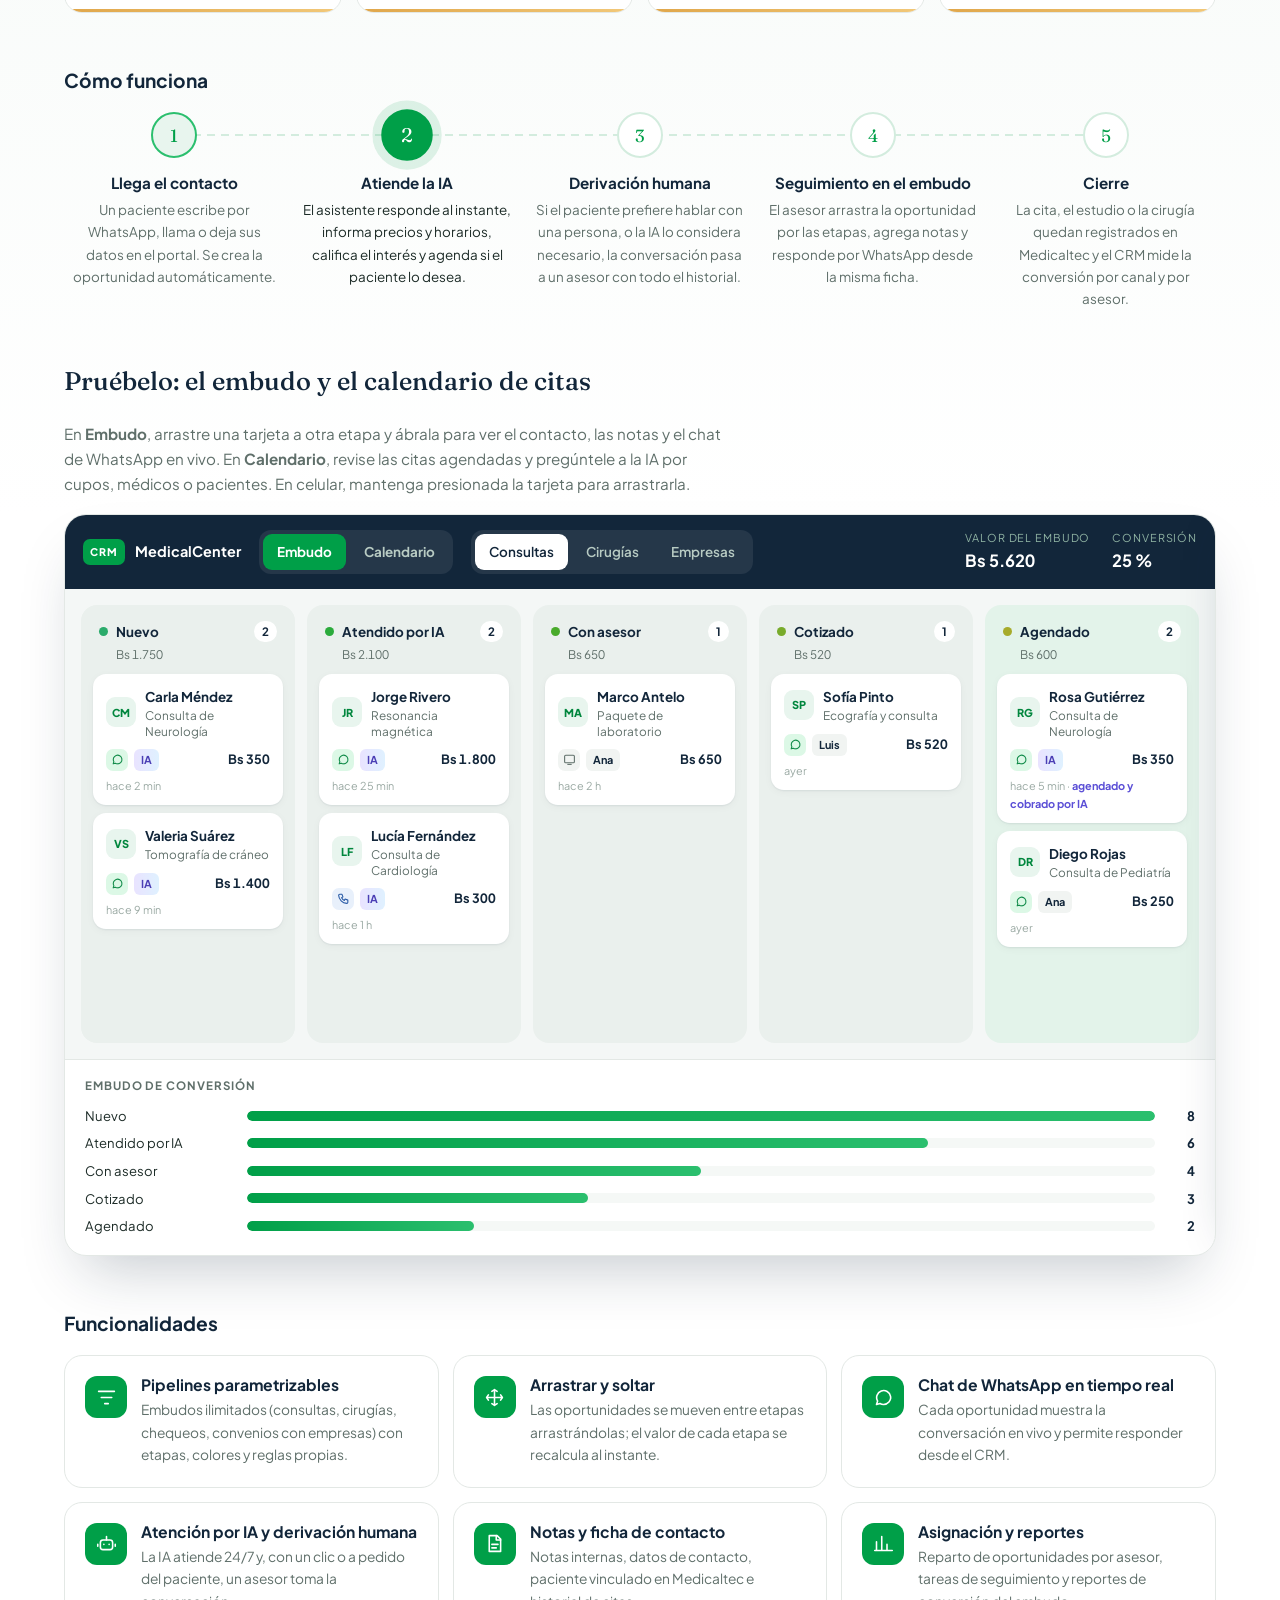
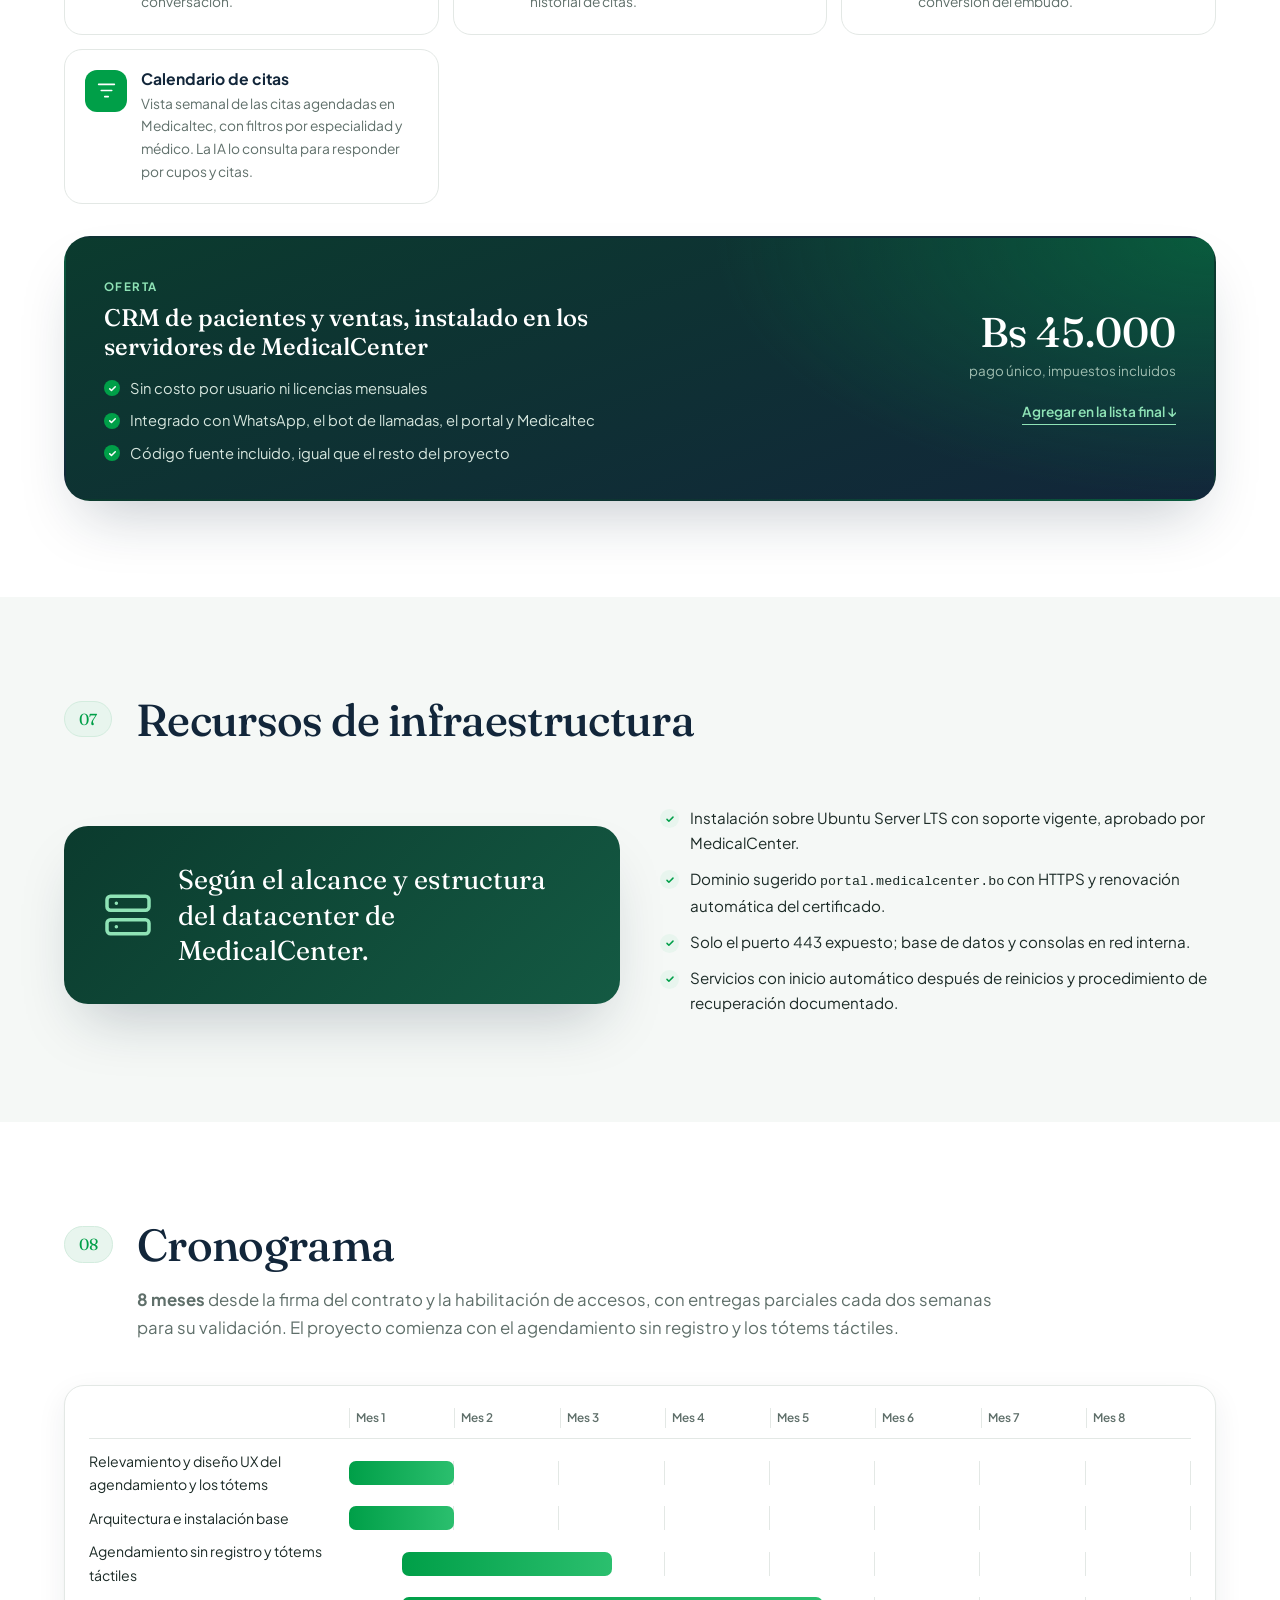
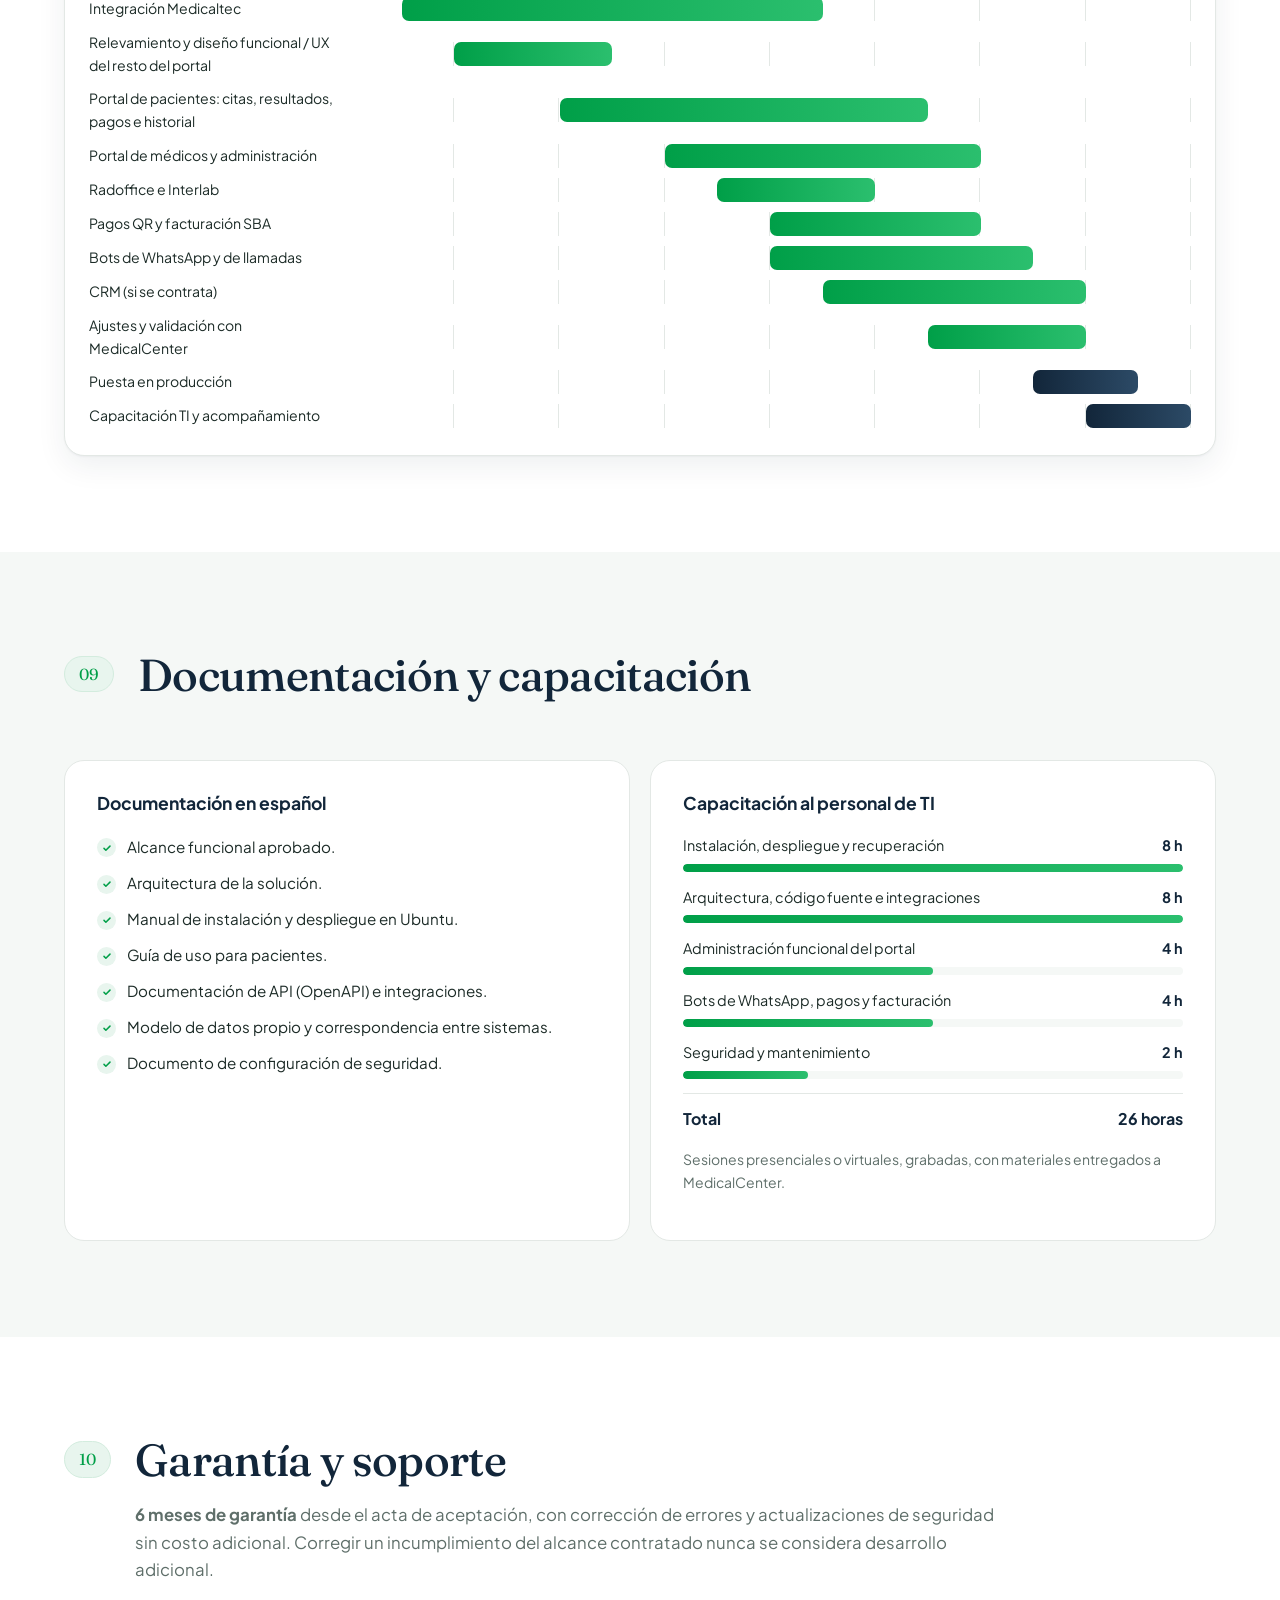
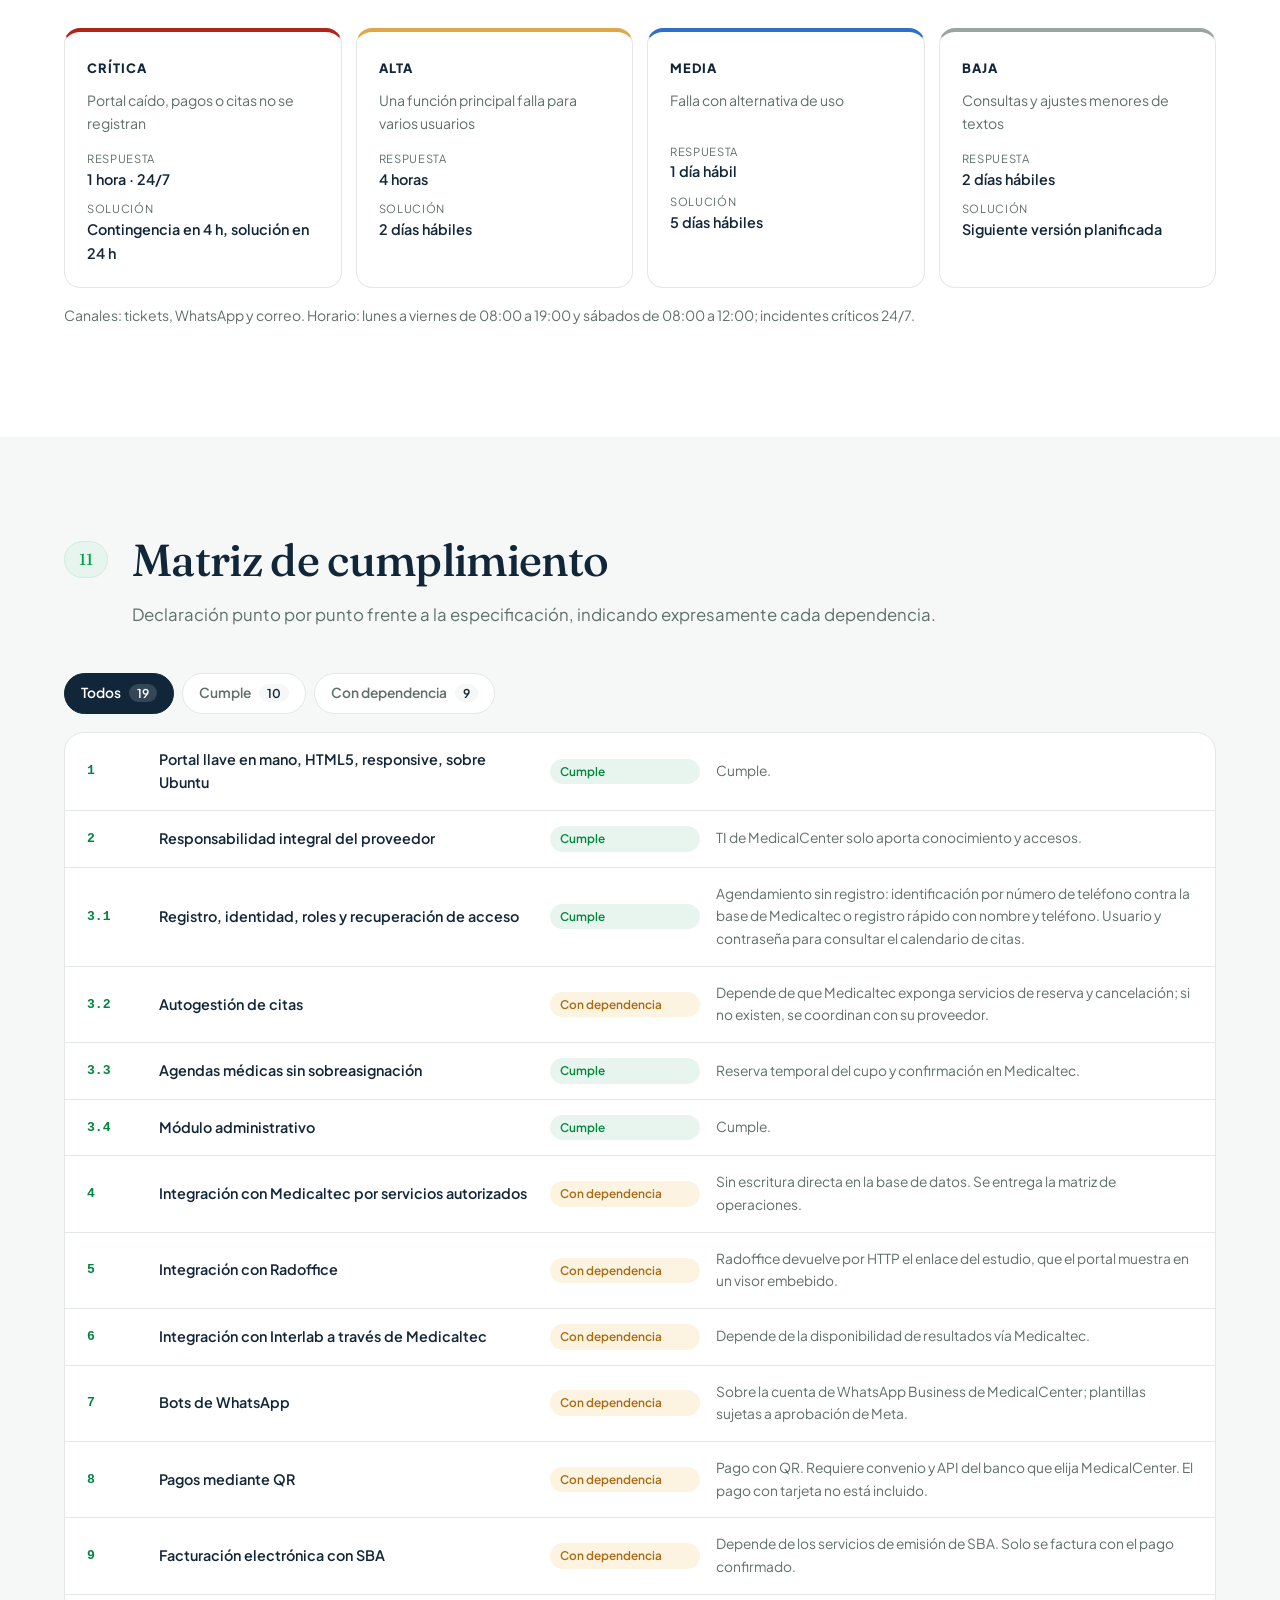
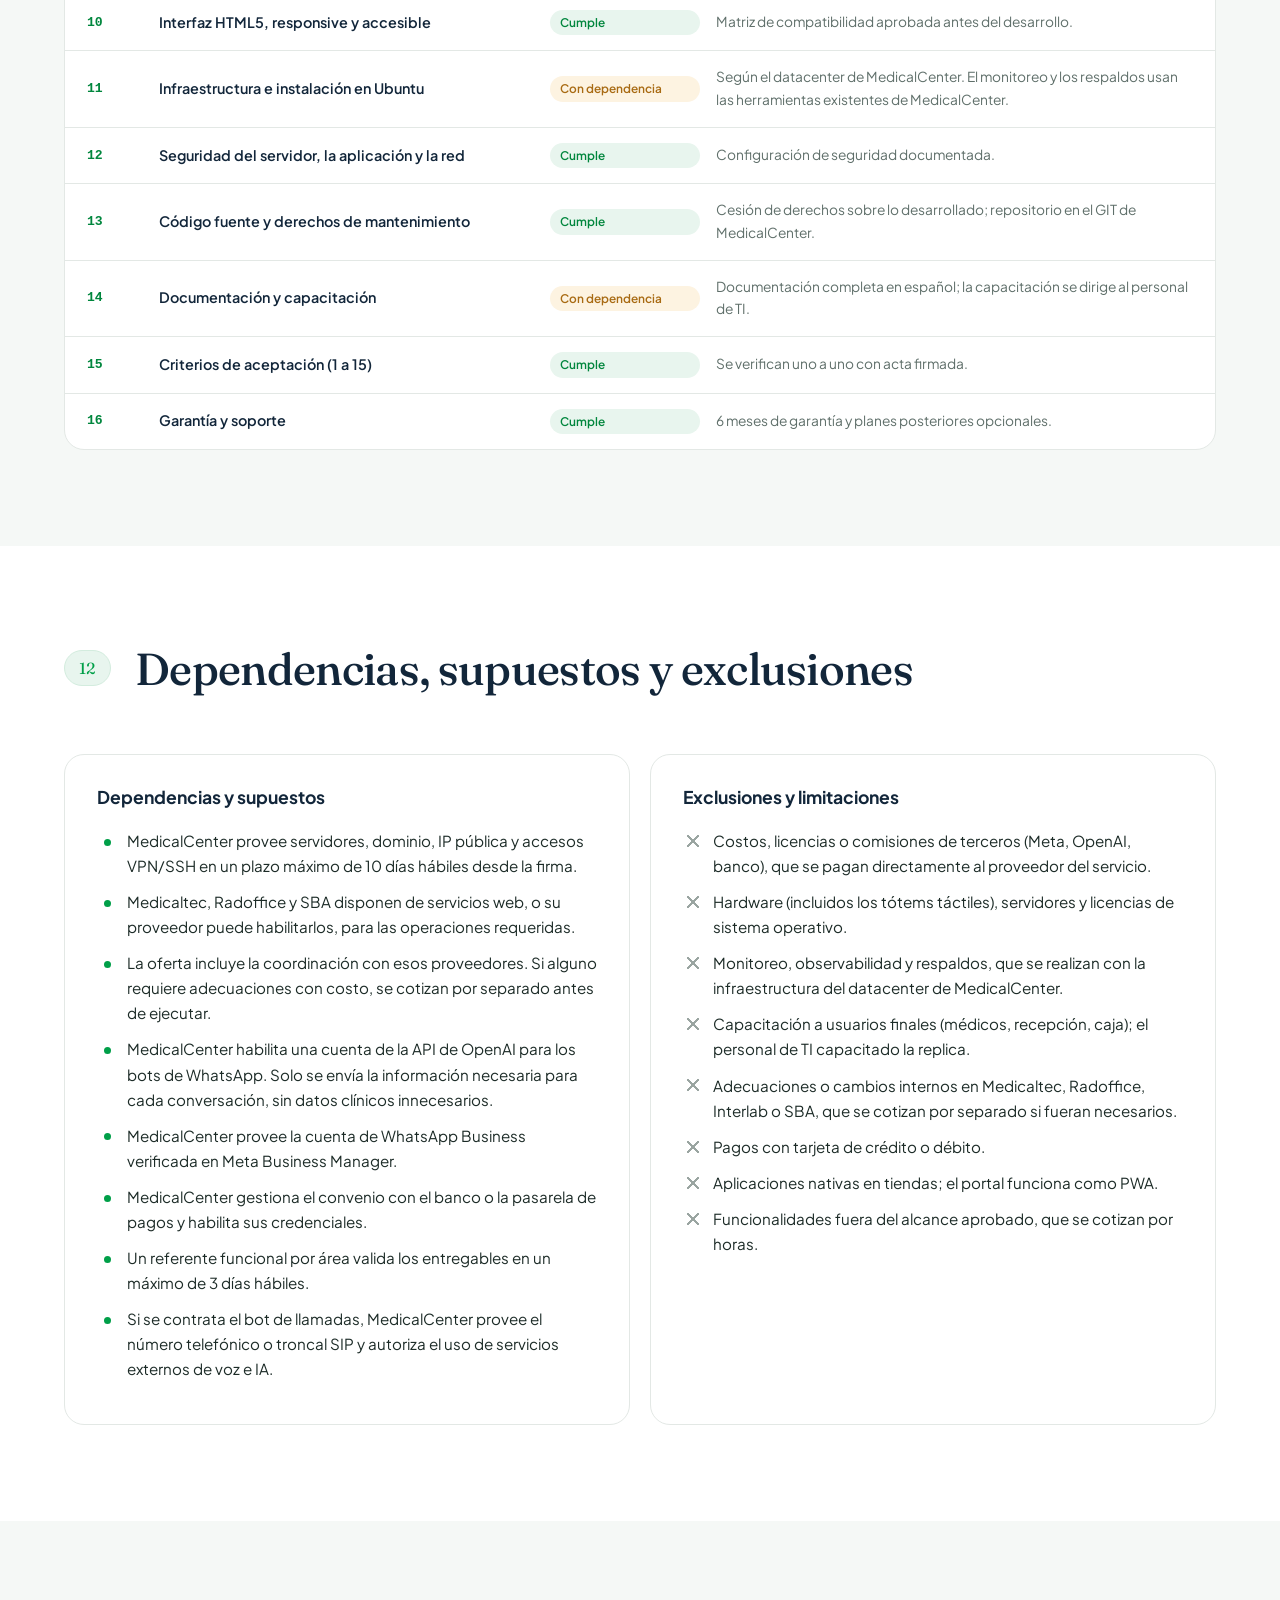
==== commit 290747d9: "cambios" ====
--- a/index.html
+++ b/index.html
@@ -259,8 +259,8 @@
 
         <a class="demo-cta reveal" href="demo/?kiosk">
             <span class="demo-cta__ico" aria-hidden="true"><svg viewBox="0 0 24 24" width="22" height="22"><rect x="6" y="2" width="12" height="16" rx="2" fill="none" stroke="currentColor" stroke-width="2"/><path d="M9 22h6M12 18v4M9 7h6M9 11h4" fill="none" stroke="currentColor" stroke-width="2" stroke-linecap="round"/></svg></span>
-            <span class="demo-cta__txt"><b>Pruebe el tótem de reserva de fichas</b><small>El mismo recorrido de «Agendar cita» en pantalla completa y táctil, como se verá en los tótems de la clínica: sin registro, con teclado en pantalla y pago con QR.</small></span>
-            <span class="demo-cta__go">Abrir tótem →</span>
+            <span class="demo-cta__txt"><b>Pruebe la reserva de fichas</b><small>El mismo recorrido de «Agendar cita» en pantalla completa, desde el celular, una computadora o los tótems de la clínica: sin registro y con pago QR.</small></span>
+            <span class="demo-cta__go">Abrir demo →</span>
         </a>
 
         <a class="demo-cta reveal" href="dashboard/">
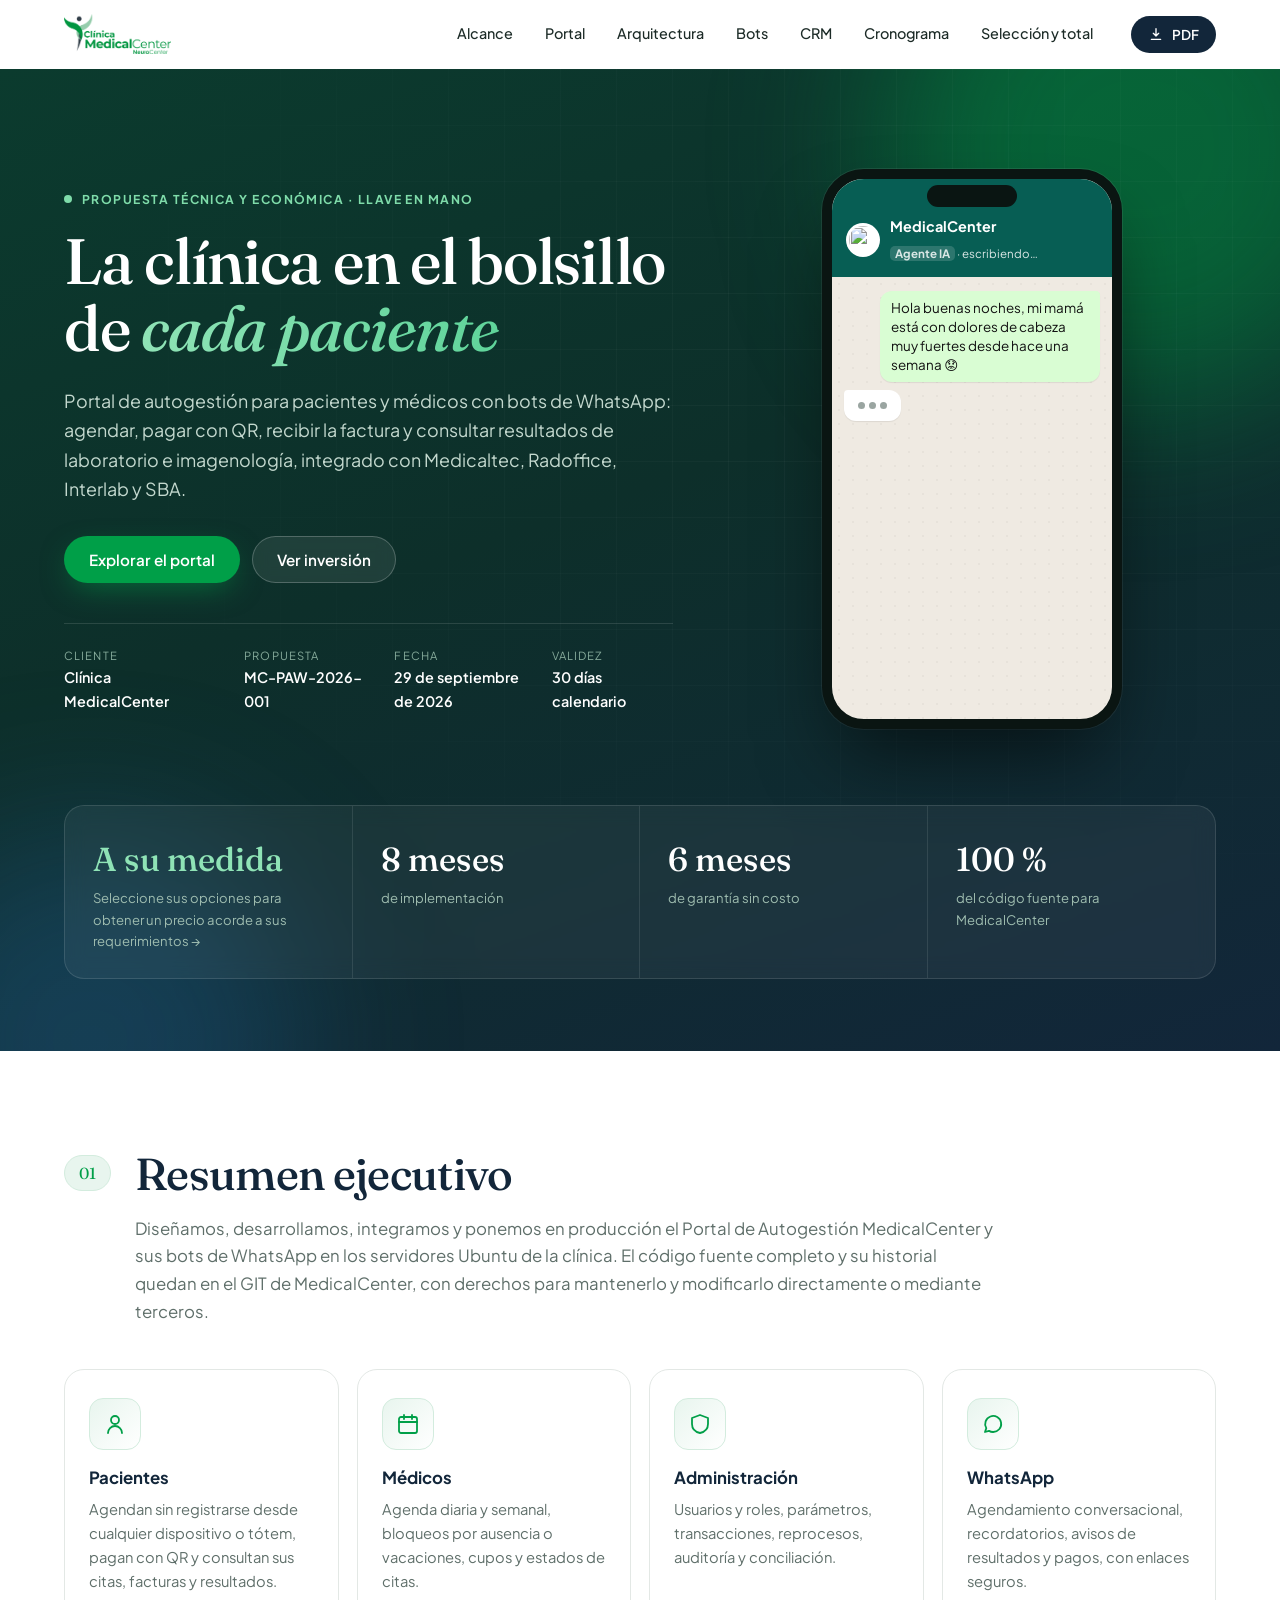
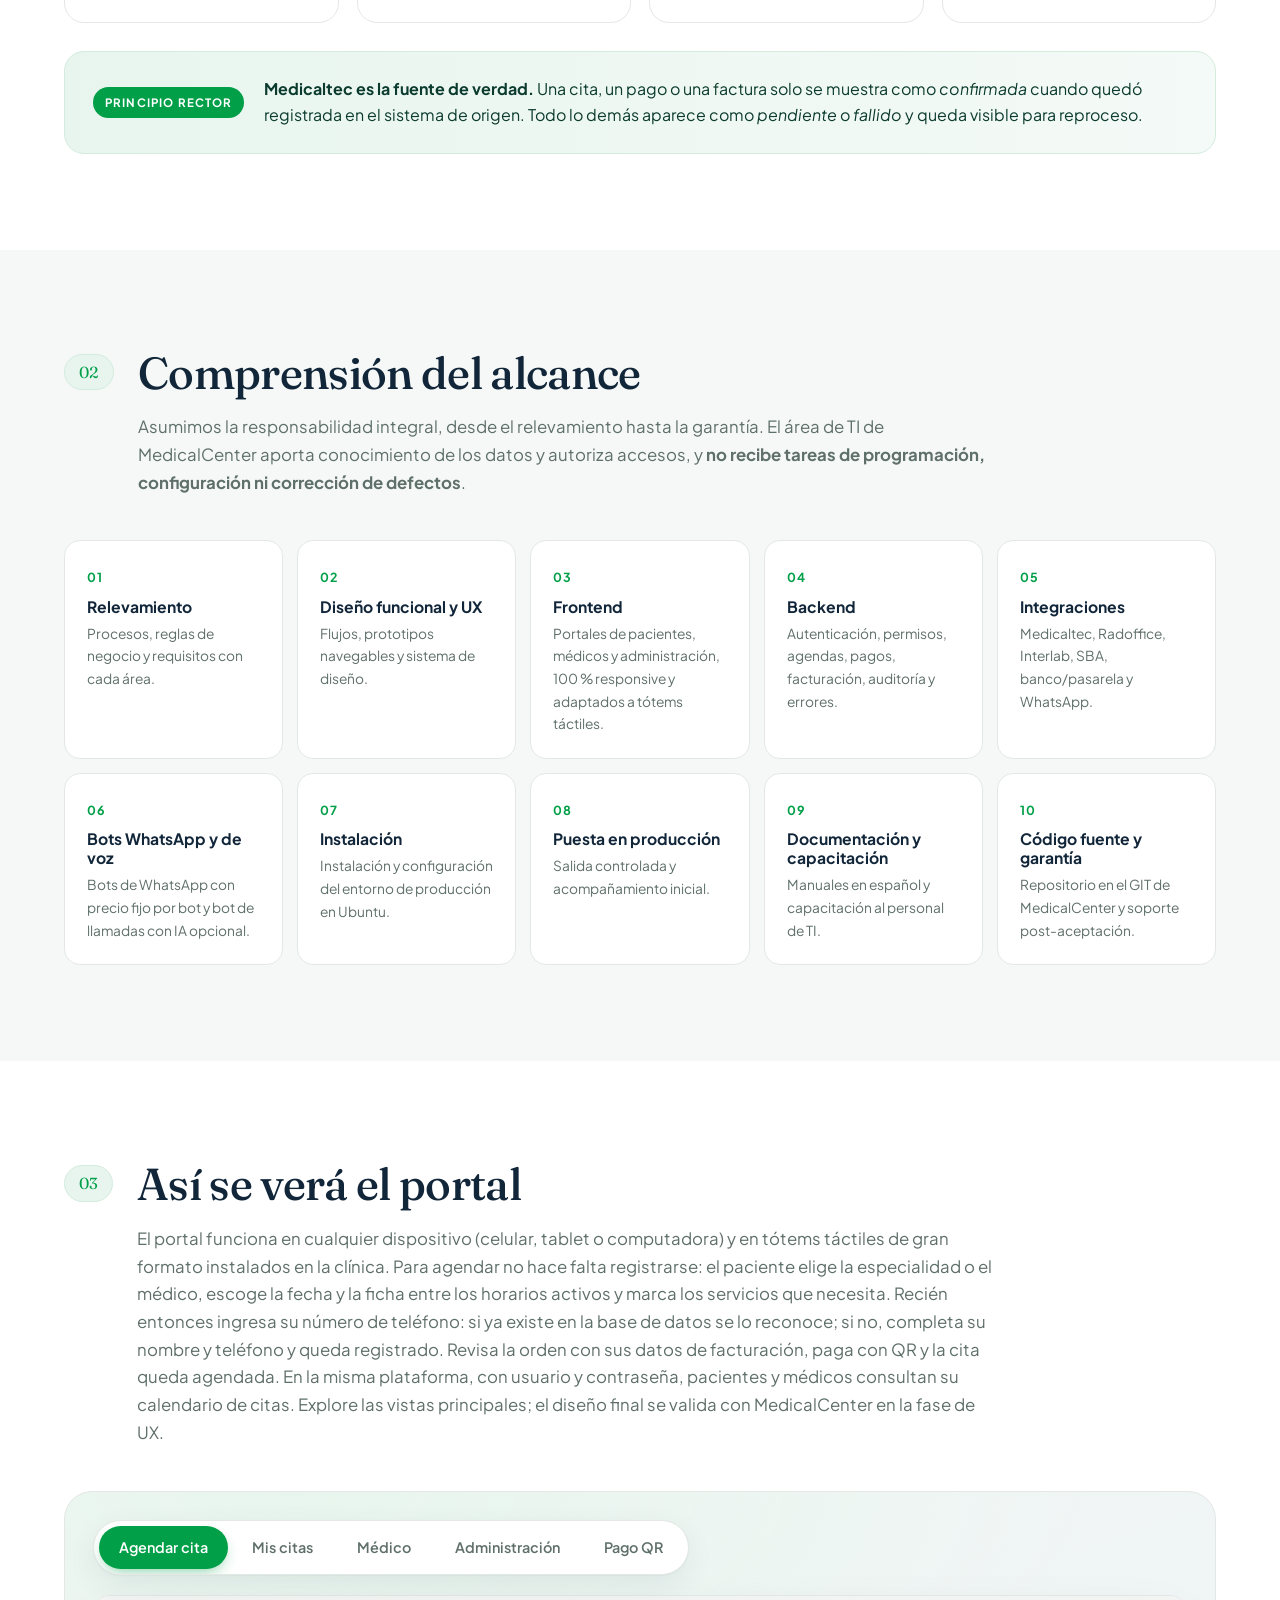
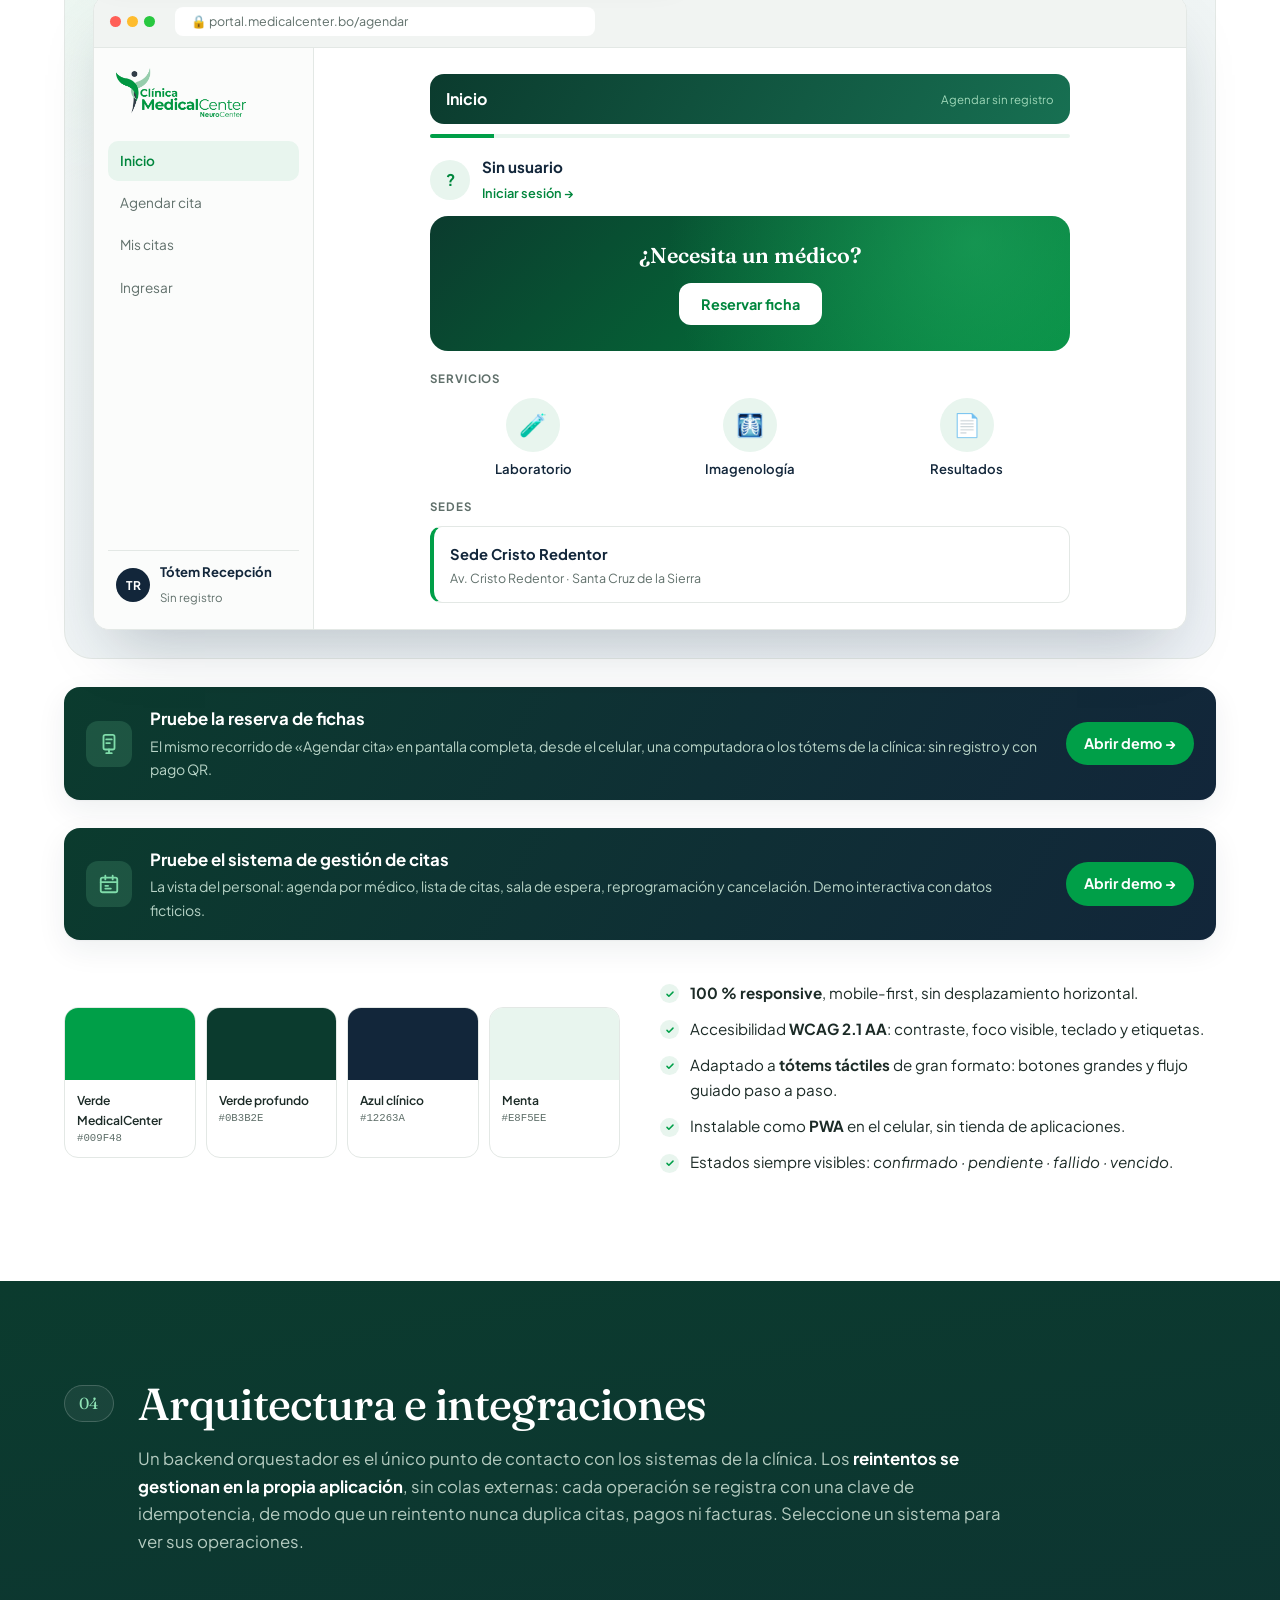
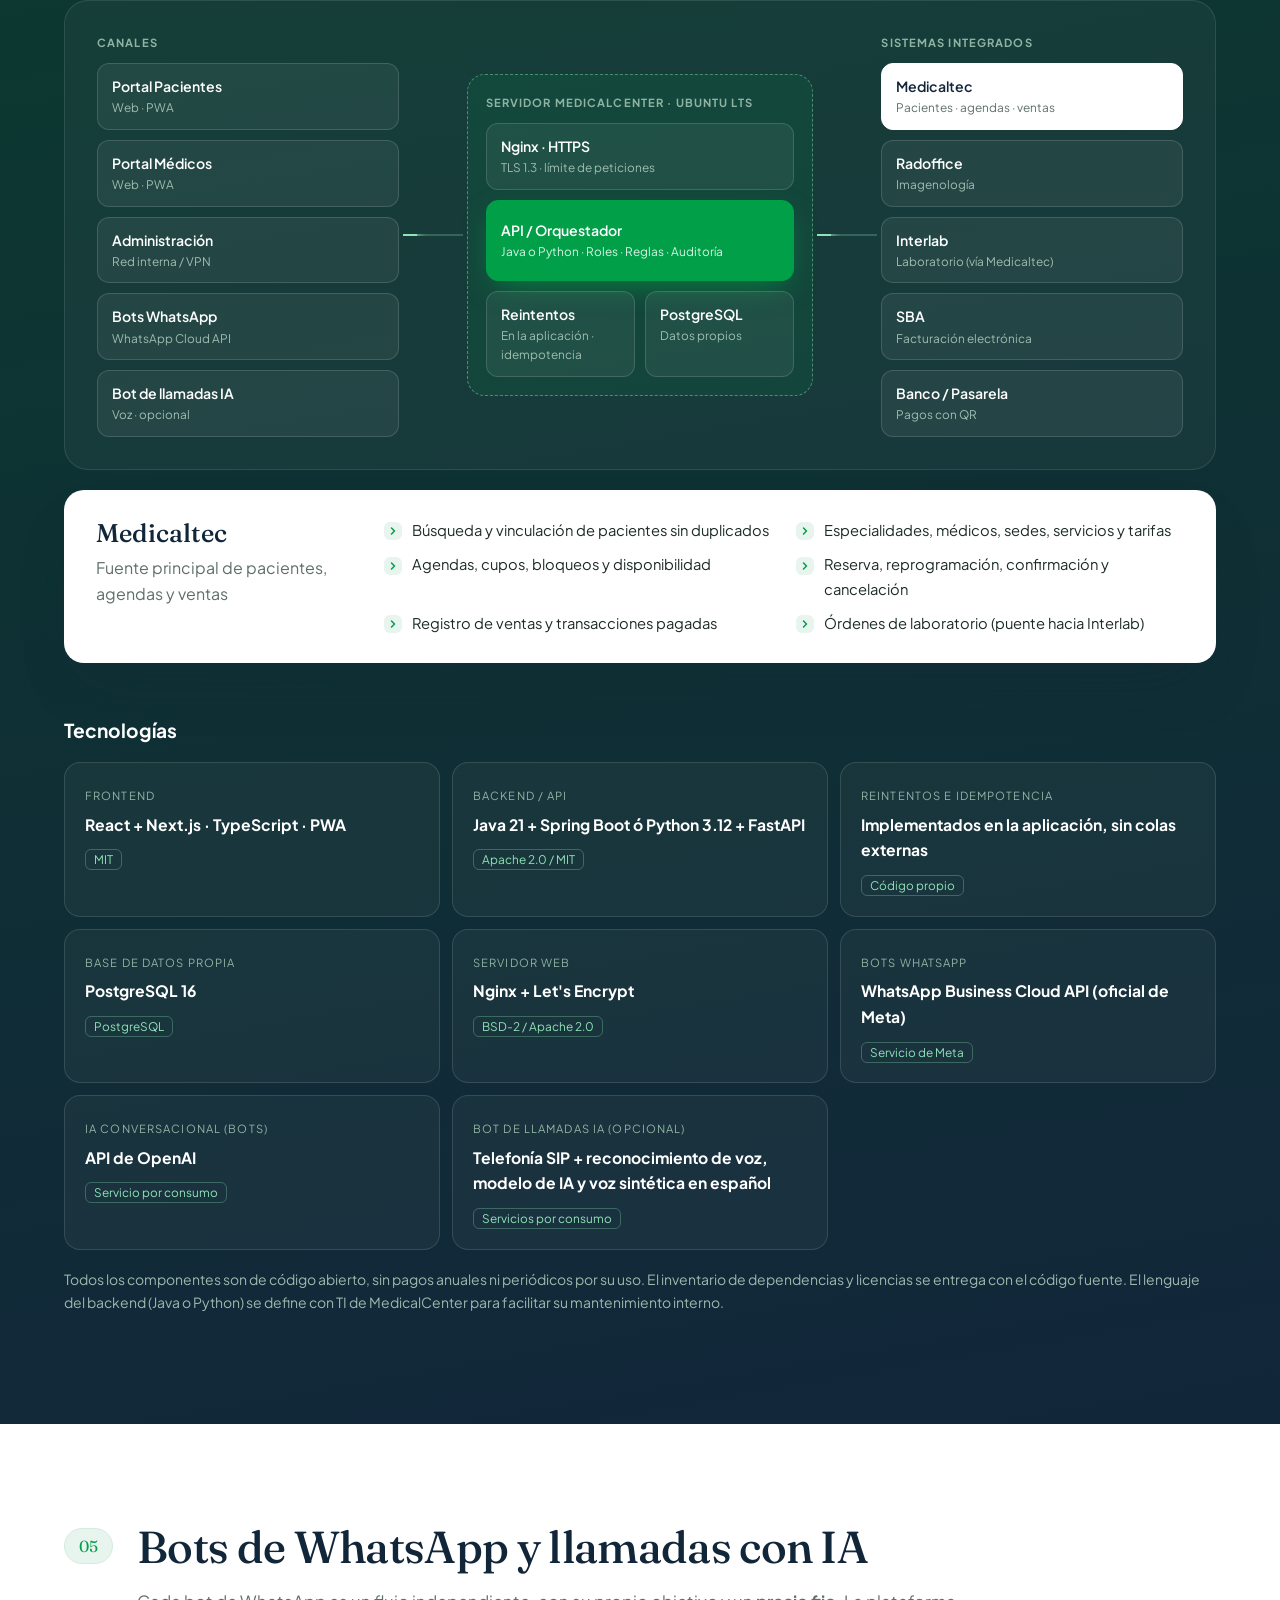
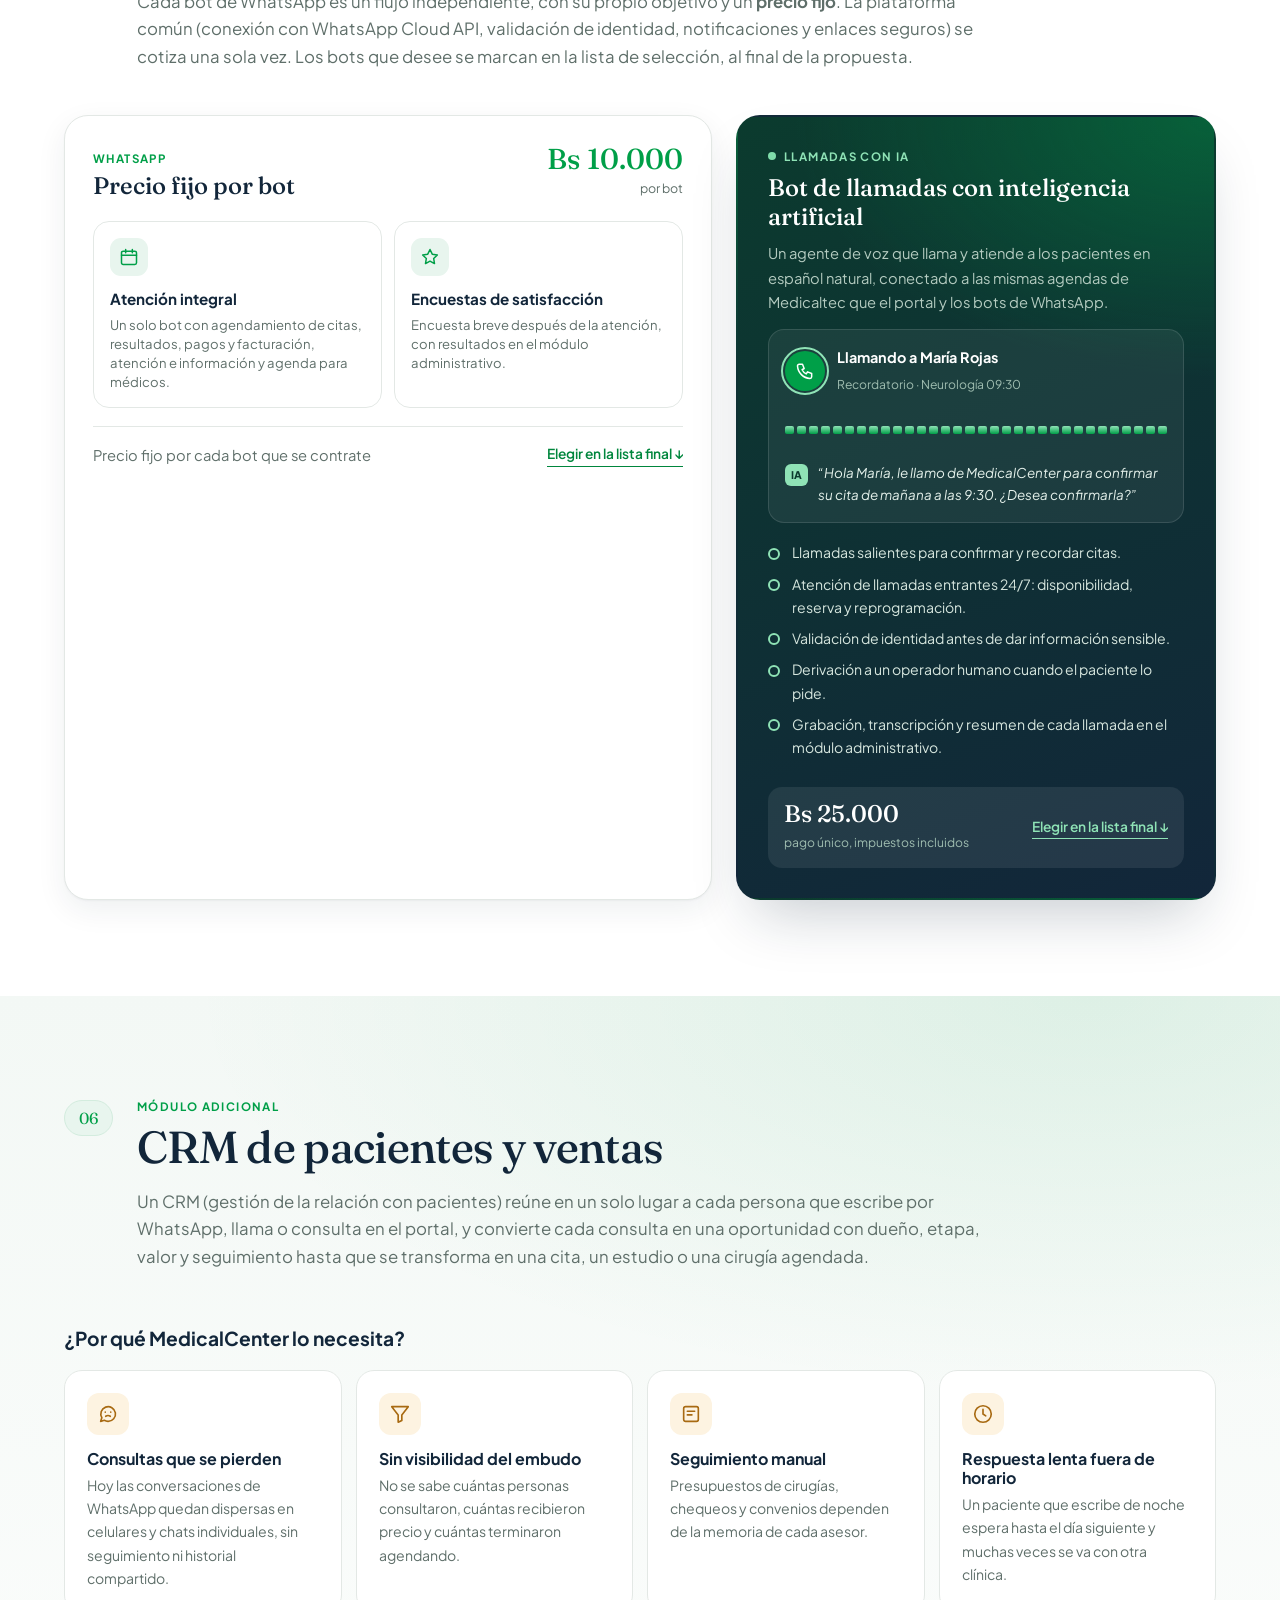
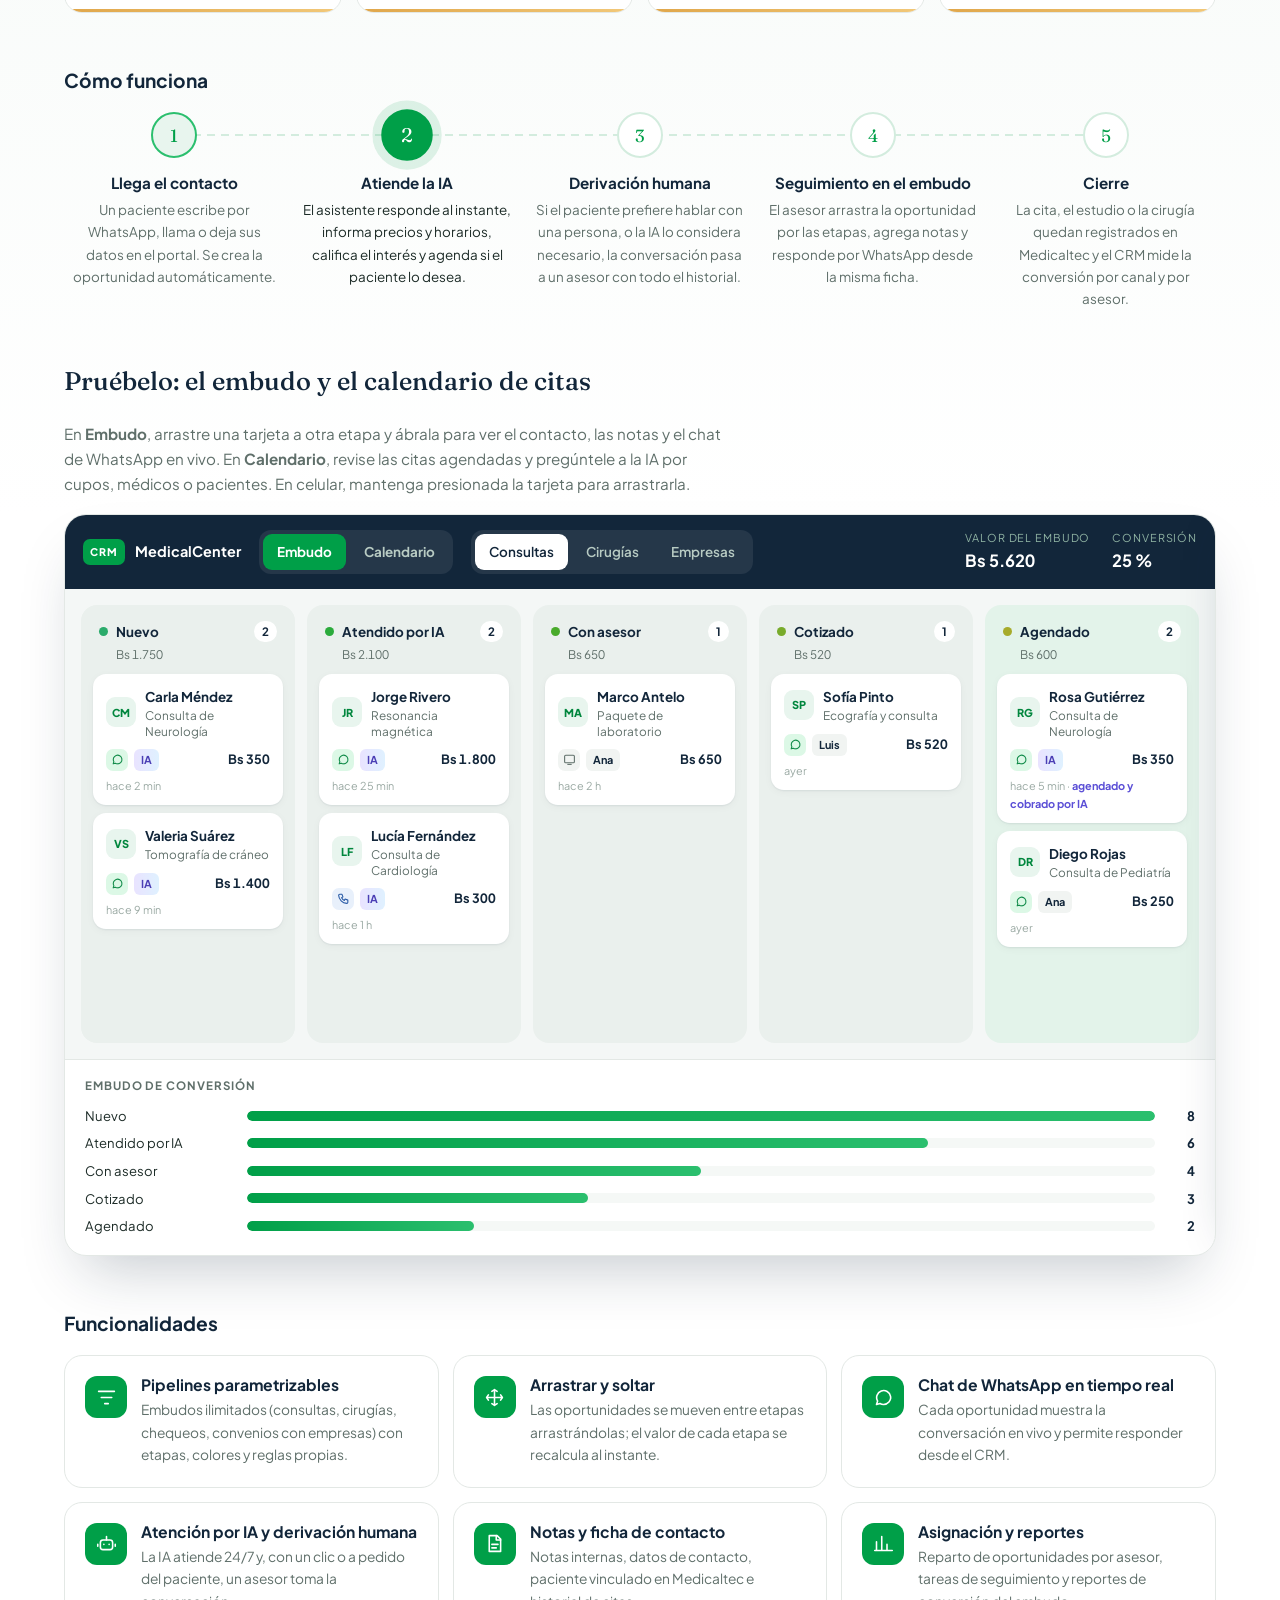
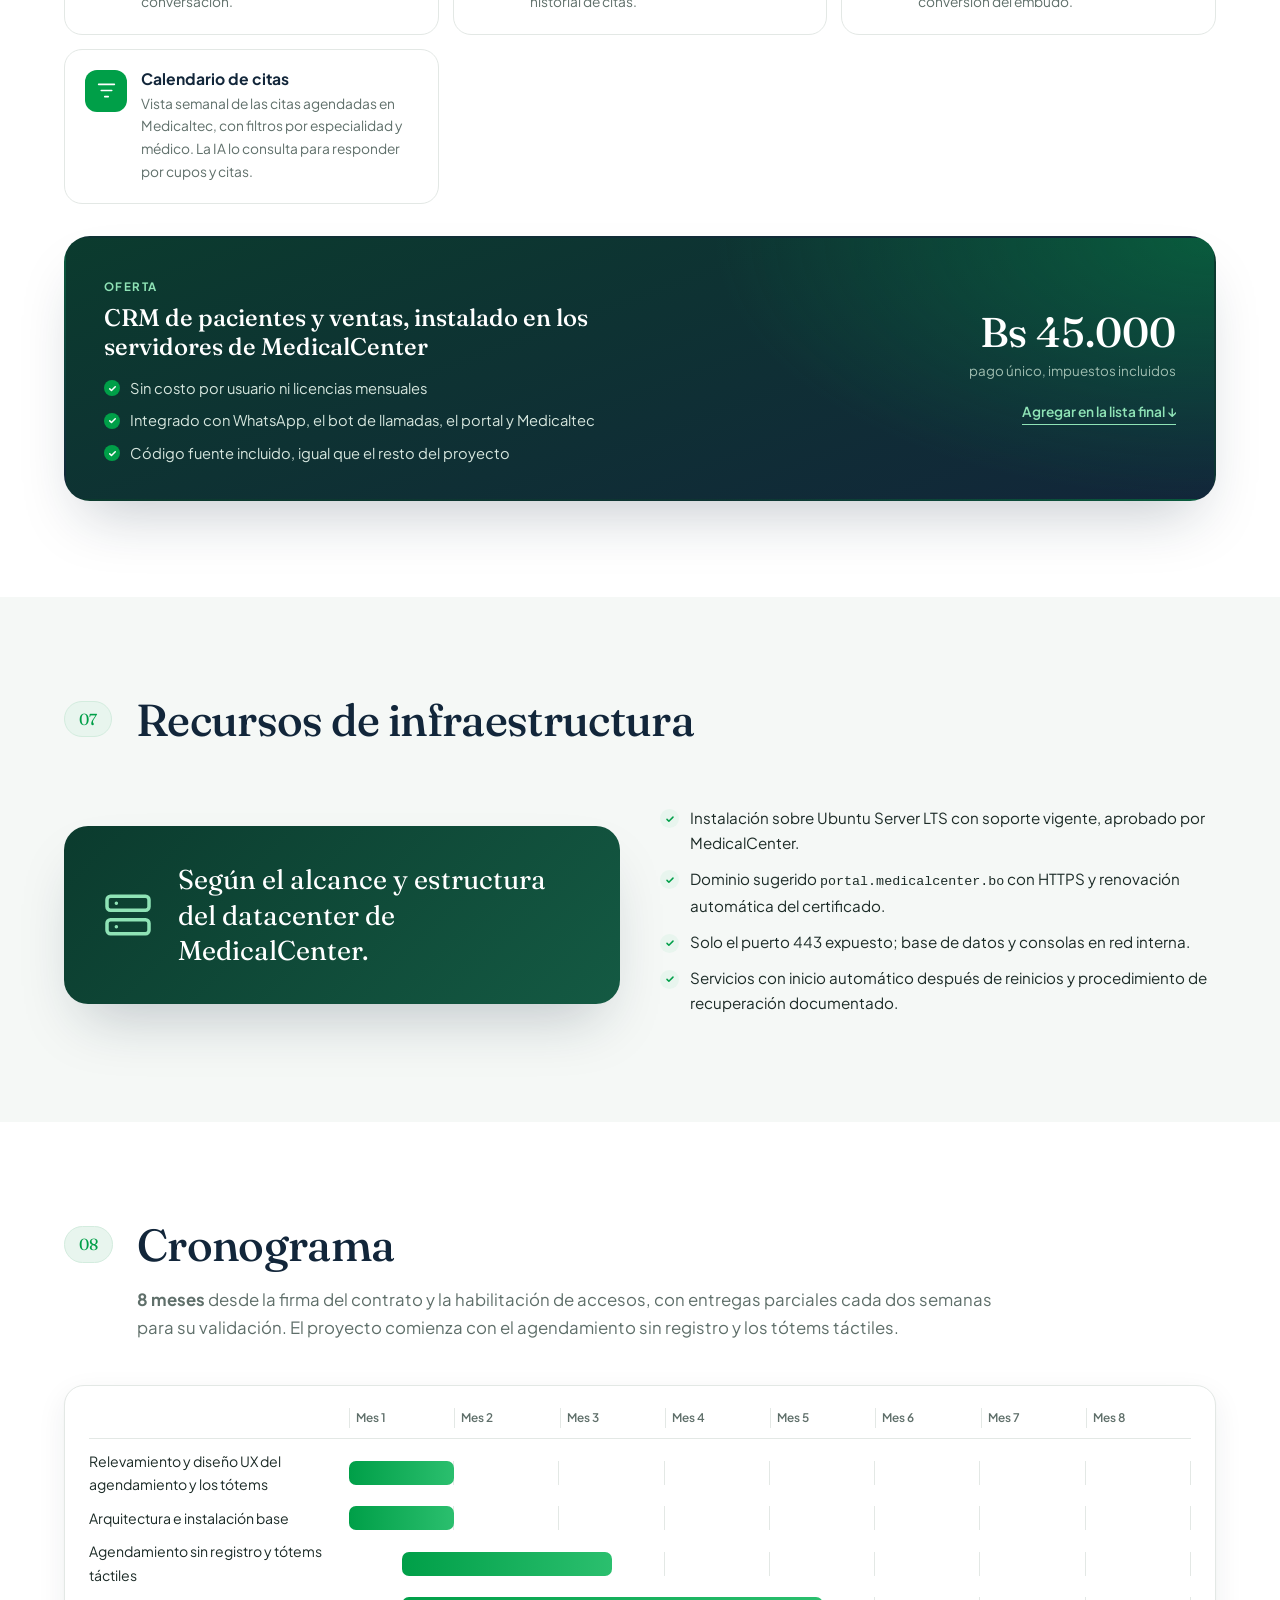
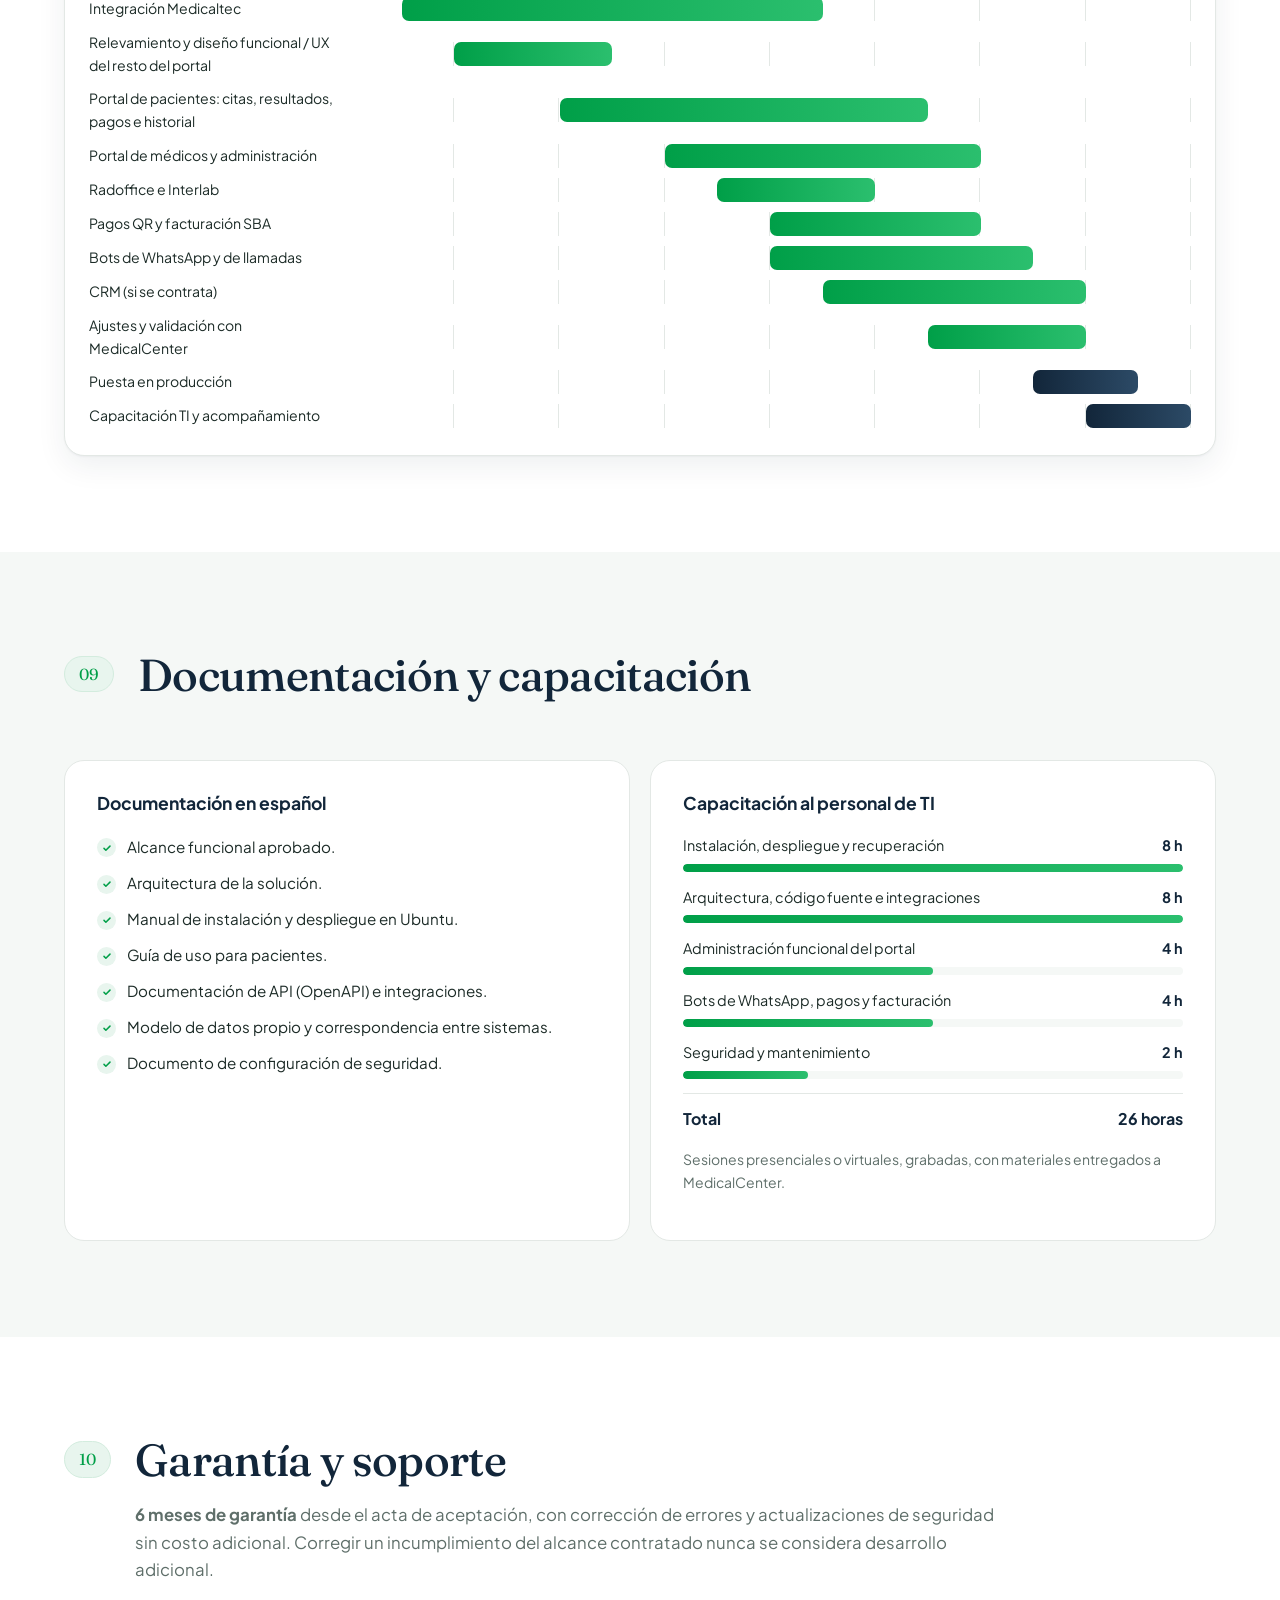
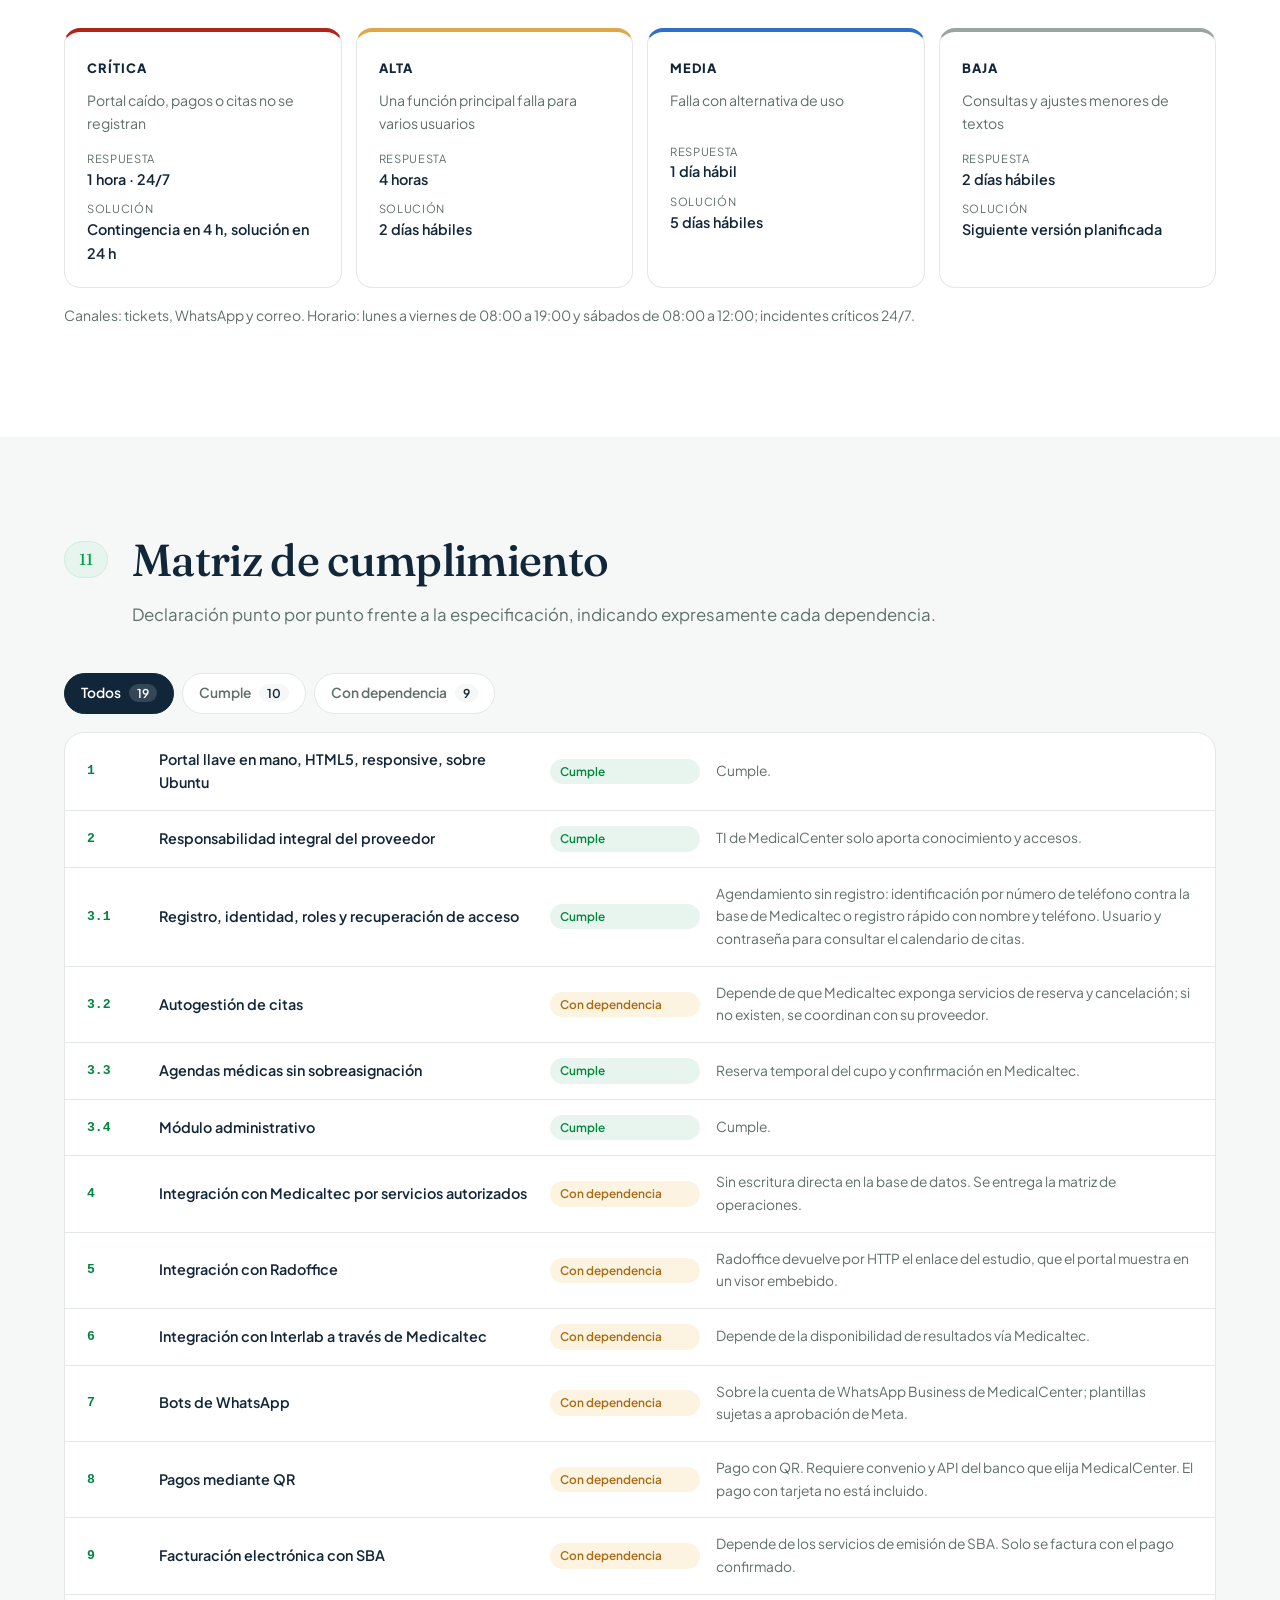
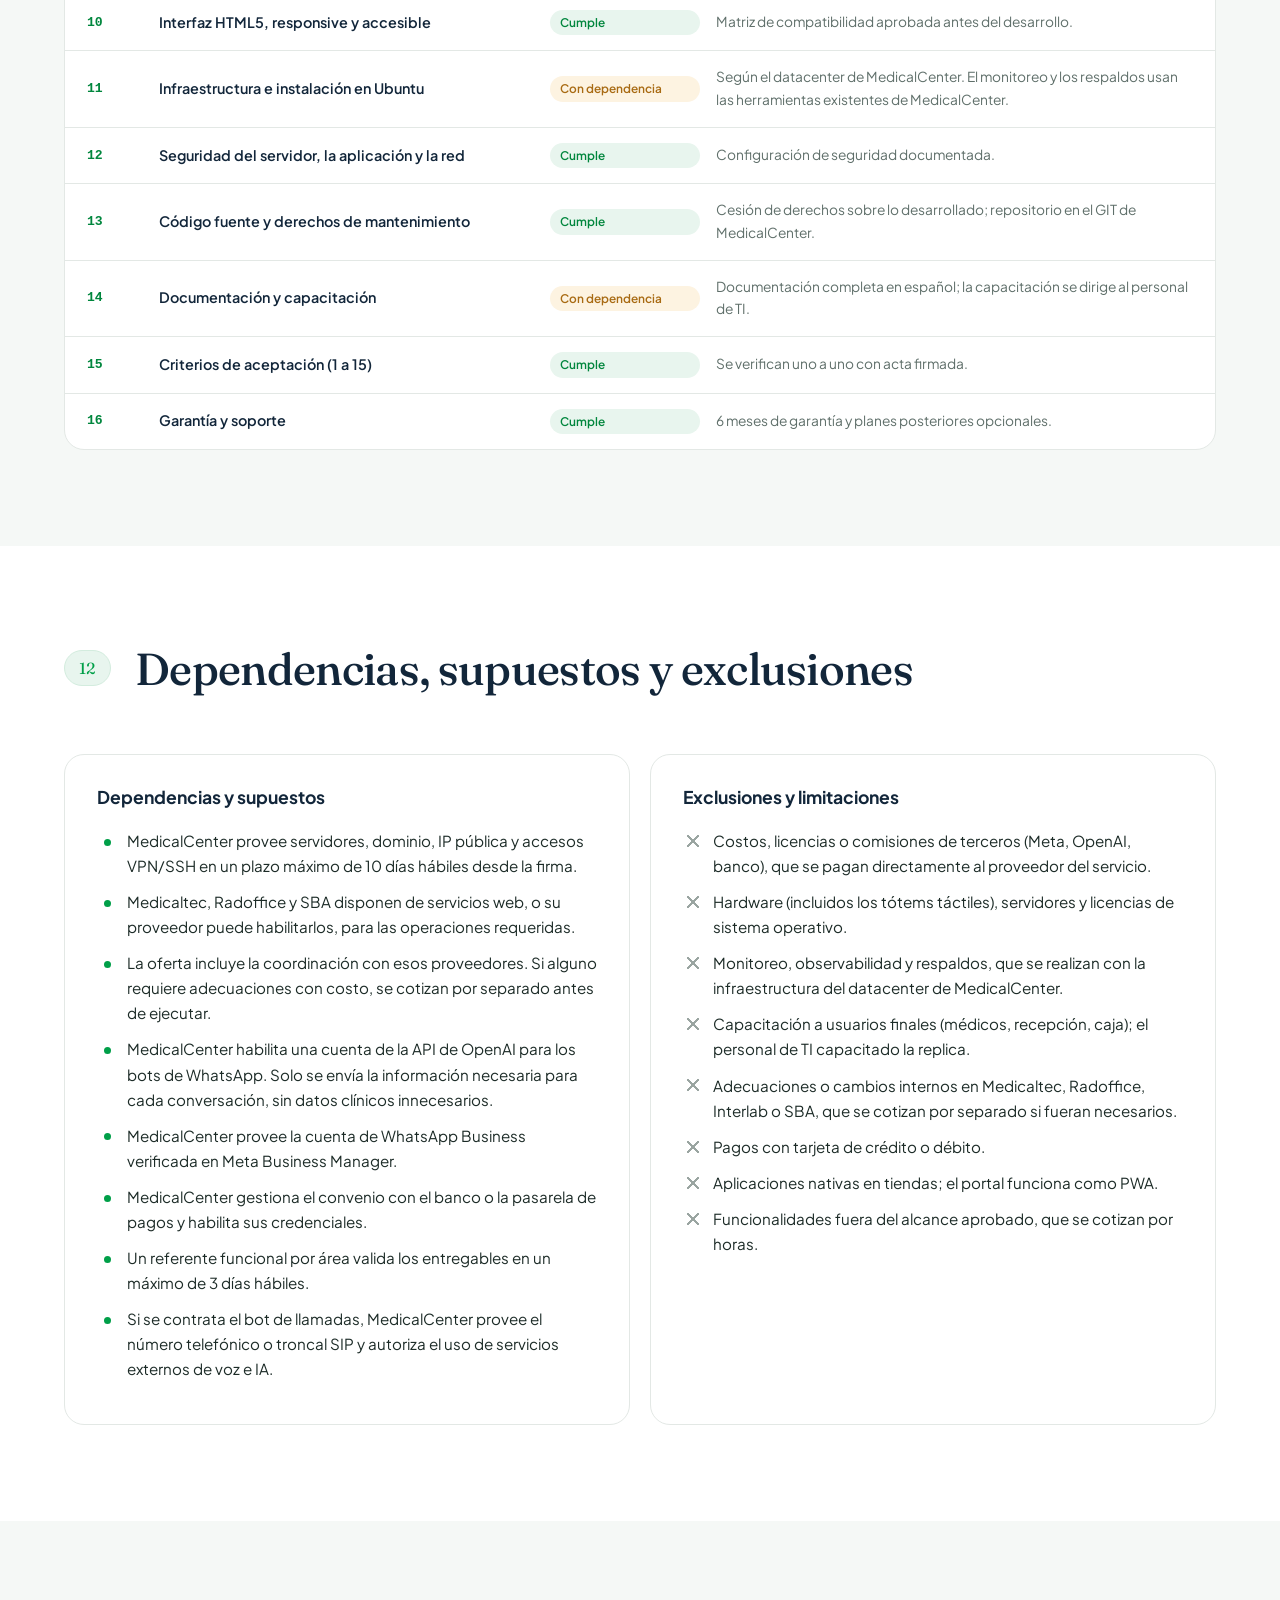
==== commit 5dee47d0: "Cotización modular: cinco componentes seleccionables con su precio Plataforma de reservas, software " ====
--- a/index.html
+++ b/index.html
@@ -590,10 +590,11 @@
             <div class="checklist reveal" id="seleccion">
                 <div class="checklist__head">
                     <div><h3>Lista de selección</h3>
-                    <p>Marque lo que desea contratar. Si tiene dudas sobre un punto, toque <b>Ver</b> para leer su explicación y luego vuelva aquí con un clic.</p></div>
+                    <p>La solución se divide en <b>cinco componentes</b> que se contratan por separado: plataforma de reservas, software de gestión, agente de texto, agente de voz y CRM. Marque un componente completo o solo las partes que necesite; cada uno ya incluye su integración con Medicaltec, instalación, puesta en producción, documentación y capacitación. Si tiene dudas, toque <b>Ver</b> y vuelva aquí con un clic.</p></div>
                     <div class="checklist__acts" role="group" aria-label="Selección rápida">
                         <button class="mini" type="button" id="ck-rec">Recomendado</button>
                         <button class="mini" type="button" id="ck-all">Marcar todo</button>
+                        <button class="mini" type="button" id="ck-none">Ninguno</button>
                     </div>
                 </div>
                 <div id="checklist"></div>
--- a/style.css
+++ b/style.css
@@ -403,16 +403,13 @@
 .flow__step:focus-visible .flow__n { outline: 3px solid var(--green); outline-offset: 3px; }
 
 .demo-cta { display: flex; align-items: center; gap: 18px; margin-top: 28px; padding: 18px 22px; border-radius: var(--radius); background: linear-gradient(120deg, var(--green-900), var(--navy)); color: #e9f3ee; text-decoration: none; box-shadow: var(--shadow); transition: transform .2s var(--ease), box-shadow .2s; }
+.demo-cta:hover { transform: translateY(-2px); box-shadow: var(--shadow-lg); }
 .demo-cta__ico { width: 46px; height: 46px; flex: none; display: grid; place-items: center; border-radius: 12px; background: rgba(127, 220, 170, .16); color: #7fdcaa; }
 .demo-cta__txt { display: flex; flex-direction: column; gap: 2px; }
 .demo-cta__txt b { color: #fff; font-size: 1.05rem; }
 .demo-cta__txt small { color: #b8d4c7; font-size: .88rem; }
-.demo-cta__acts { margin-left: auto; flex: none; display: flex; gap: 8px; flex-wrap: wrap; }
-.demo-cta__go, .demo-cta__alt { font-weight: 700; color: #fff; background: var(--green); border-radius: 999px; padding: 10px 18px; font-size: .9rem; text-decoration: none; transition: background .2s; }
-.demo-cta__go:hover { background: #00b352; }
-.demo-cta__alt { background: rgba(255, 255, 255, .1); border: 1px solid rgba(255, 255, 255, .25); }
-.demo-cta__alt:hover { background: rgba(255, 255, 255, .18); }
-@media (max-width: 640px) { .demo-cta { flex-wrap: wrap; } .demo-cta__acts { margin-left: 0; } }
+.demo-cta__go { margin-left: auto; flex: none; font-weight: 700; color: #fff; background: var(--green); border-radius: 999px; padding: 10px 18px; font-size: .9rem; }
+@media (max-width: 640px) { .demo-cta { flex-wrap: wrap; } .demo-cta__go { margin-left: 0; } }
 .crm-demo { margin-top: 56px; }
 .crm-demo__intro { display: flex; justify-content: space-between; align-items: flex-end; gap: 24px; flex-wrap: wrap; margin-bottom: 18px; }
 .crm-demo__intro h3 { font-family: var(--serif); font-weight: 500; font-size: 1.6rem; }
@@ -746,10 +743,20 @@
 .checklist__head h3 { font-family: var(--serif); font-weight: 500; font-size: 1.5rem; margin-bottom: 4px; }
 .checklist__head p { margin: 0; font-size: .9rem; color: var(--muted); max-width: 52ch; }
 .checklist__acts { display: flex; gap: 6px; }
-.ckgroup { border: 0; margin: 18px 0 0; padding: 0; min-width: 0; }
-.ckgroup legend { width: 100%; display: flex; justify-content: space-between; align-items: baseline; padding: 0 0 8px; margin-bottom: 6px; border-bottom: 2px solid var(--mint-2); }
-.ckgroup legend span { font-size: .78rem; font-weight: 800; letter-spacing: .1em; text-transform: uppercase; color: var(--green-600); }
-.ckgroup legend small { font-size: .82rem; font-weight: 700; color: var(--navy); font-variant-numeric: tabular-nums; }
+.ckgroup { border: 1px solid var(--line); border-radius: 16px; margin: 14px 0 0; padding: 6px 14px 8px; min-width: 0; transition: border-color .2s, box-shadow .2s; }
+.ckgroup.is-on { border-color: var(--mint-2); box-shadow: 0 0 0 3px var(--mint); }
+.ckgroup__head { width: 100%; display: grid; grid-template-columns: minmax(0, 1fr) auto; gap: 12px; align-items: start; padding: 8px 0 10px; float: left; }
+.ckgroup__head + * { clear: both; }
+.ckgroup__head .ck__txt b { font-size: 1.02rem; font-weight: 700; }
+.ckgroup__demo { display: inline-flex; align-items: center; gap: 3px; margin-top: 4px; font-size: .78rem; font-weight: 600; color: var(--green-600); text-decoration: none; border-bottom: 1px solid currentColor; }
+.ckgroup__v { text-align: right; font-variant-numeric: tabular-nums; }
+.ckgroup__v b { display: block; font-size: 1rem; color: var(--navy); white-space: nowrap; }
+.ckgroup__v small { display: block; font-size: .74rem; font-weight: 600; color: var(--muted); white-space: nowrap; }
+.ckgroup.is-on .ckgroup__v small { color: var(--green-600); }
+.ckgroup .ck { border-top: 1px dashed var(--line); border-radius: 0; margin: 0; padding-inline: 0 0; }
+.ckgroup .ck.is-on { background: none; }
+.ck--solo { grid-template-columns: minmax(0, 1fr) auto; padding-left: 36px !important; }
+.ck__main input:indeterminate + .ck__box { background: var(--green) url("data:image/svg+xml,%3Csvg xmlns='http://www.w3.org/2000/svg' viewBox='0 0 16 16'%3E%3Cpath d='M4 8h8' fill='none' stroke='white' stroke-width='2.2' stroke-linecap='round'/%3E%3C/svg%3E") center/14px no-repeat; border-color: var(--green); }
 .ck { display: grid; grid-template-columns: minmax(0, 1fr) auto auto; gap: 10px; align-items: center; padding: 8px 10px; margin: 0 -10px; border-radius: 12px; transition: background .2s; }
 .ck:hover { background: var(--tint); }
 .ck.is-on { background: linear-gradient(90deg, var(--mint), transparent 70%); }
@@ -870,6 +877,10 @@
     .ck { grid-template-columns: minmax(0, 1fr) auto; }
     .ck__ver { grid-column: 1; justify-self: start; margin-left: 36px; }
     .ck__v { grid-row: 1; grid-column: 2; min-width: 0; }
+    .ckgroup { padding-inline: 12px; }
+    .ck--solo { grid-template-columns: minmax(0, 1fr); padding-left: 36px !important; }
+    .ck--solo .ck__ver { margin-left: 0; }
+    .checklist__acts { flex-wrap: wrap; }
     .crm__stats { margin-left: 0; width: 100%; justify-content: space-between; }
     .fbar { grid-template-columns: 100px minmax(0, 1fr) 24px; }
     .crm-offer { padding: 26px 22px; }
